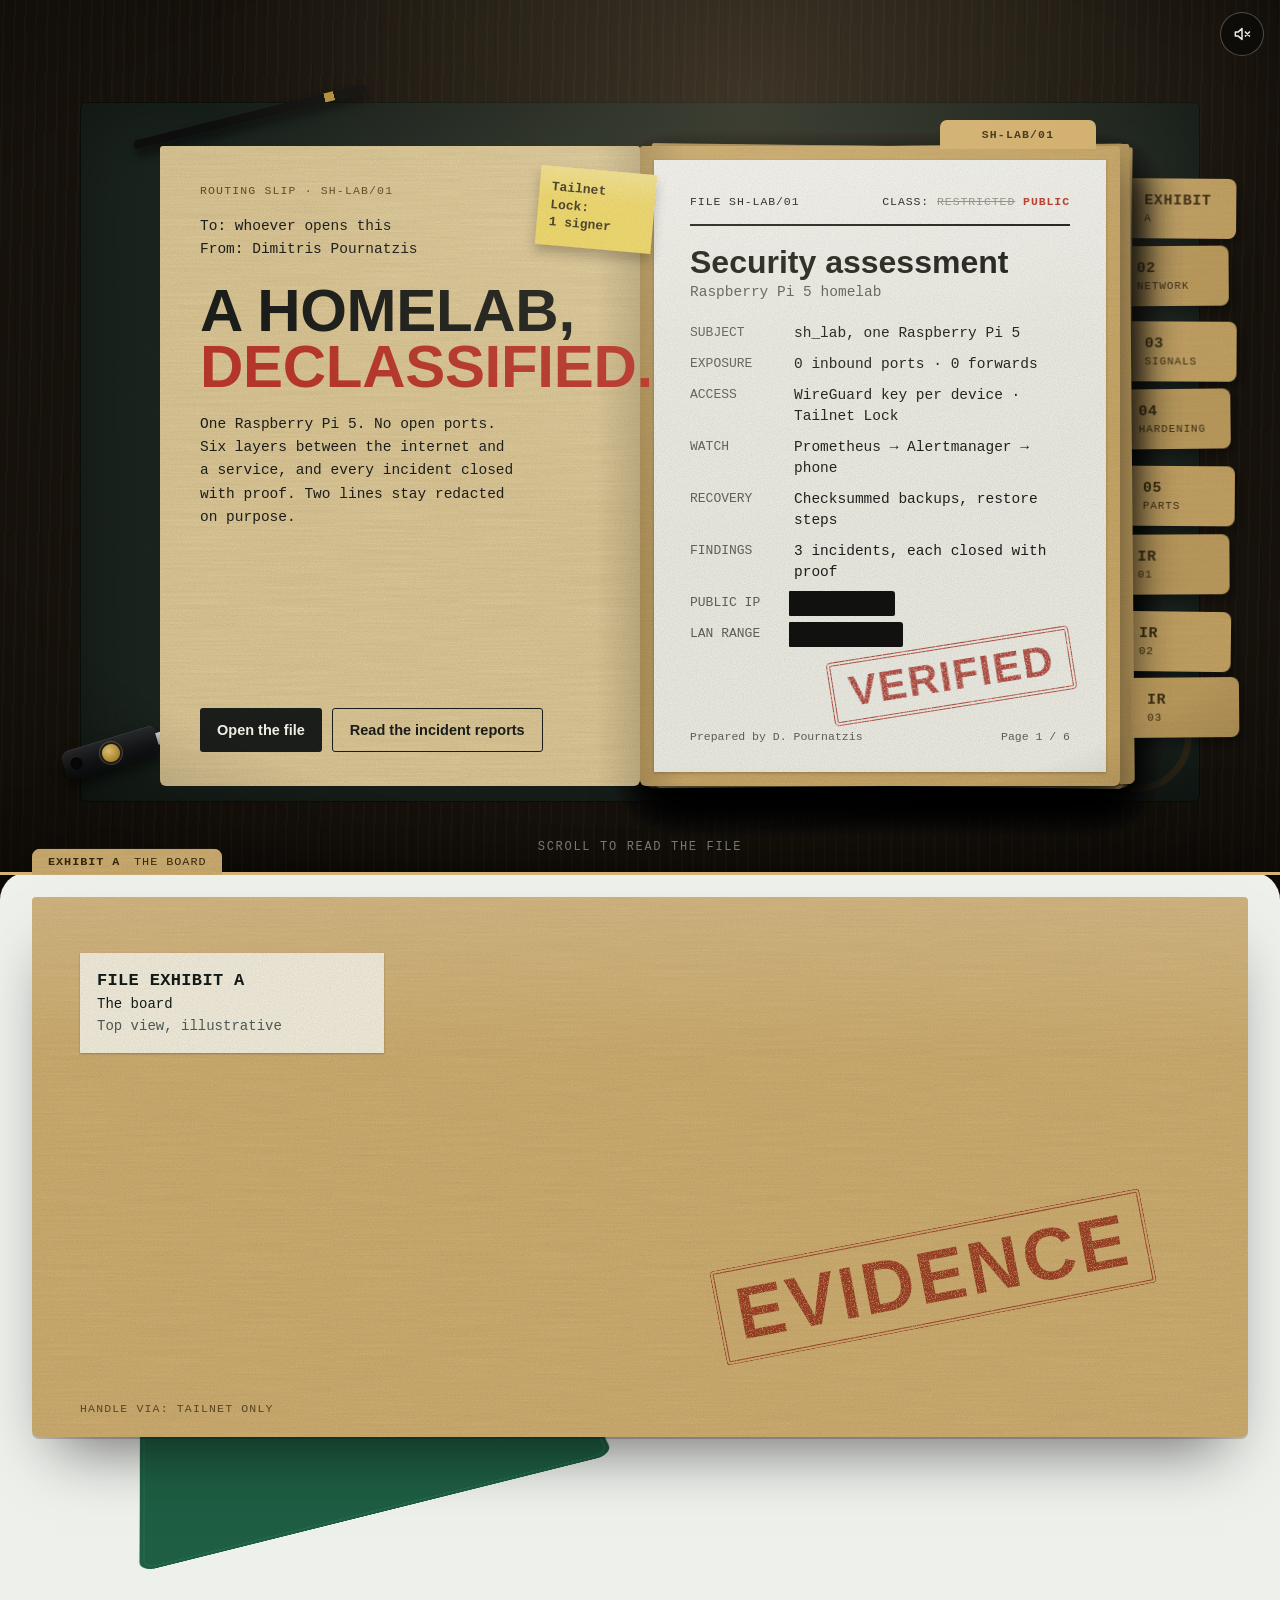
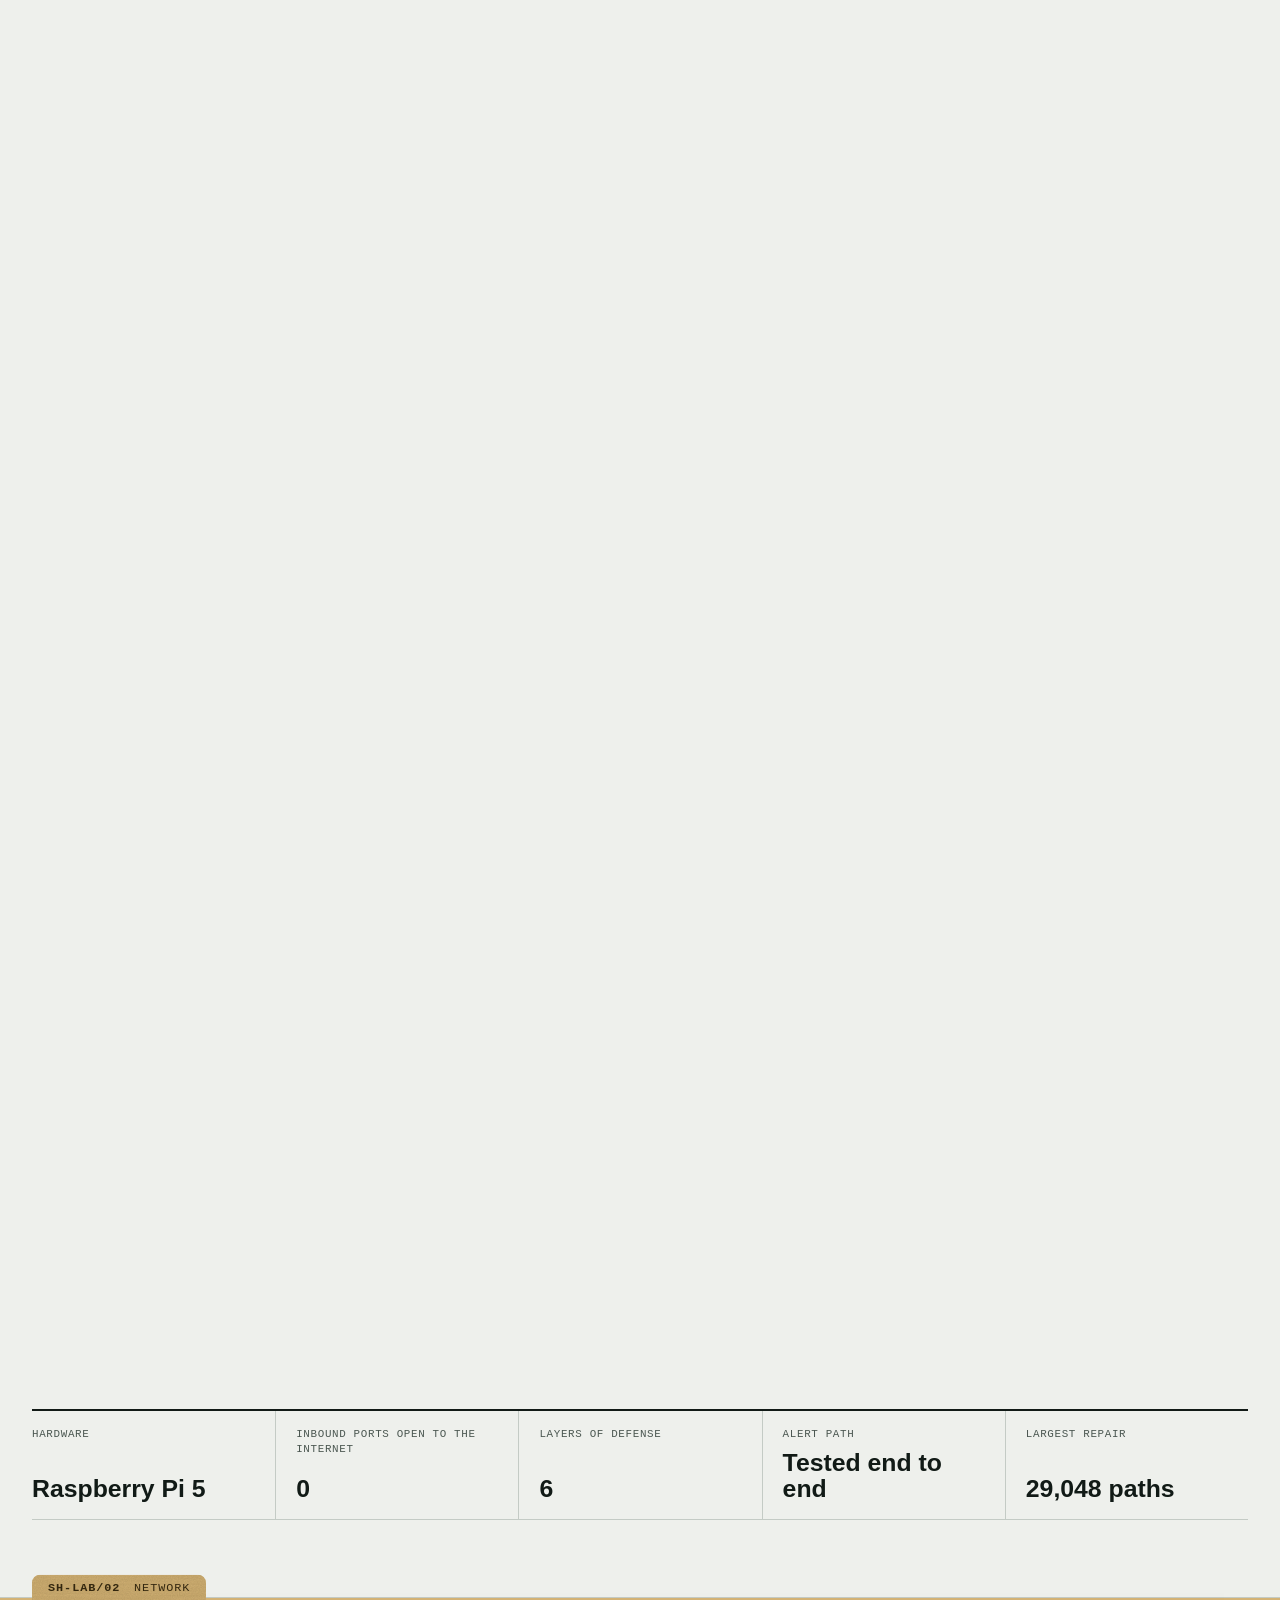
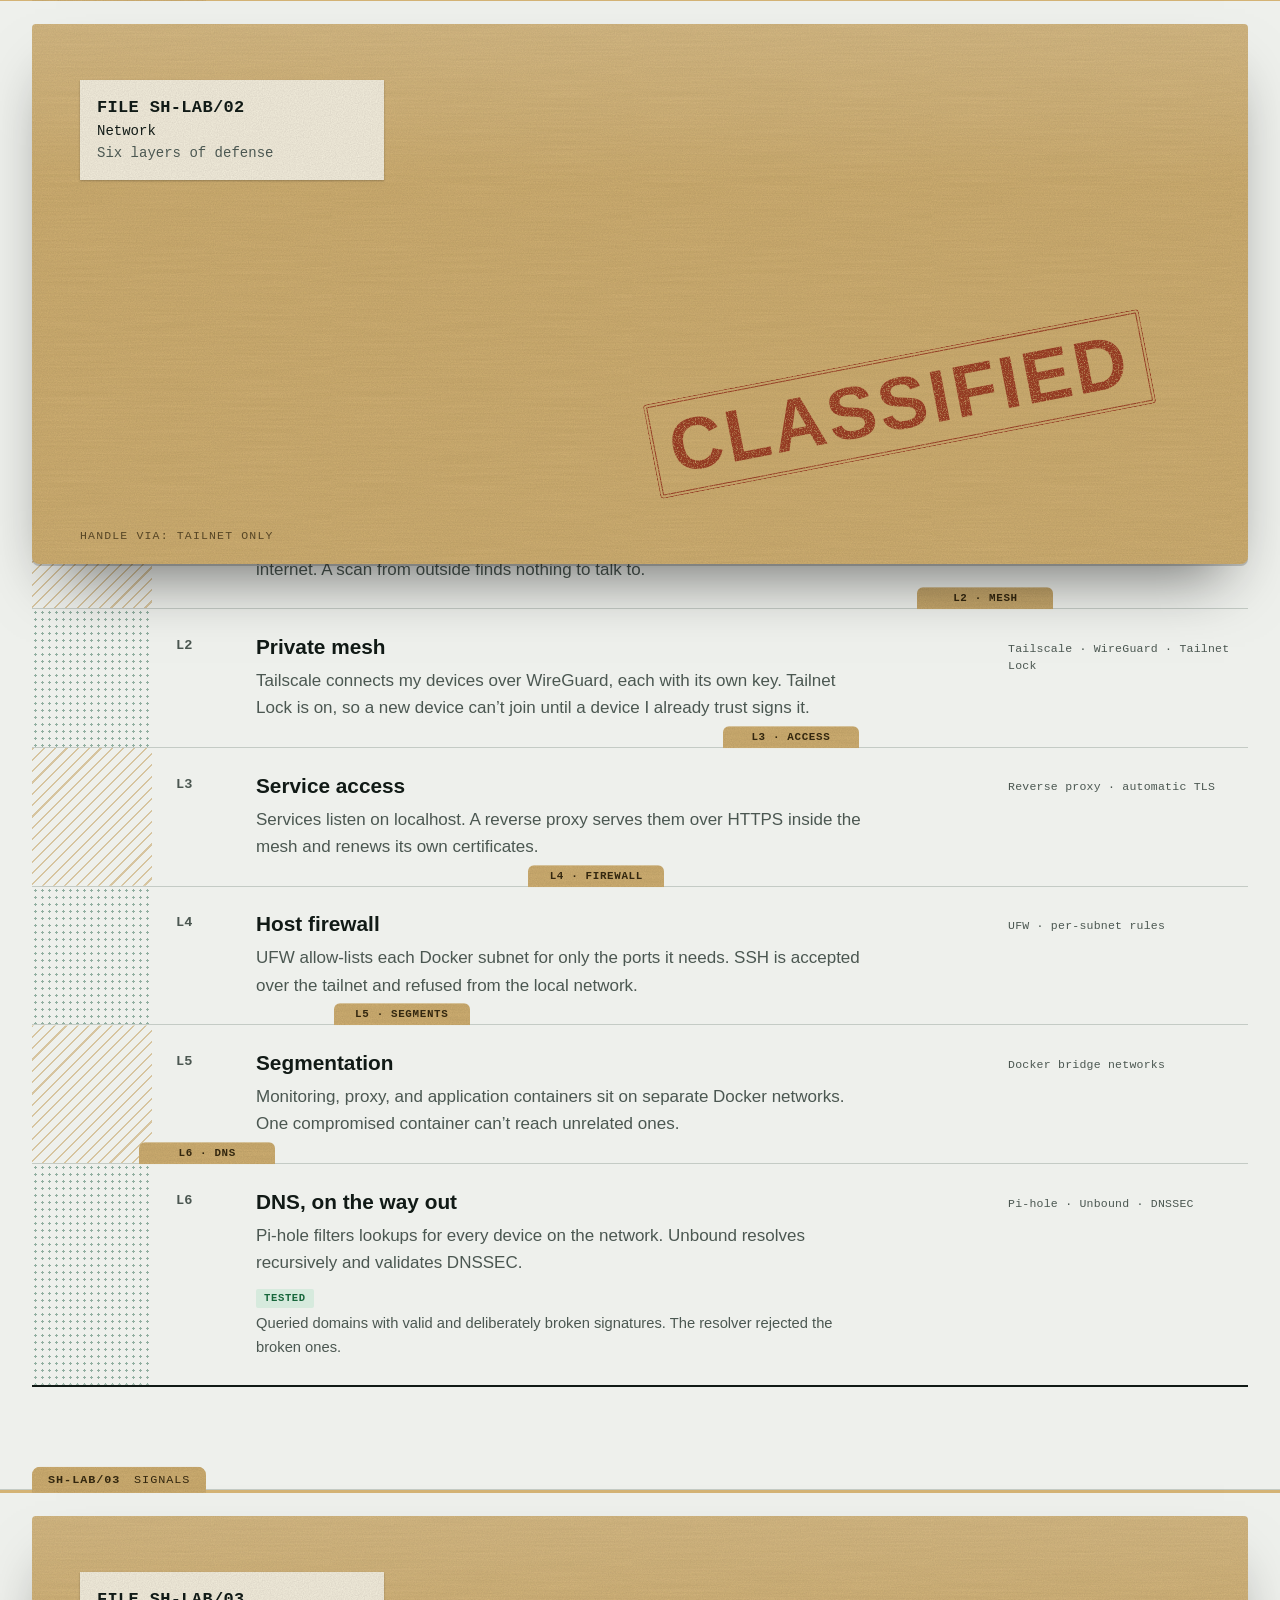
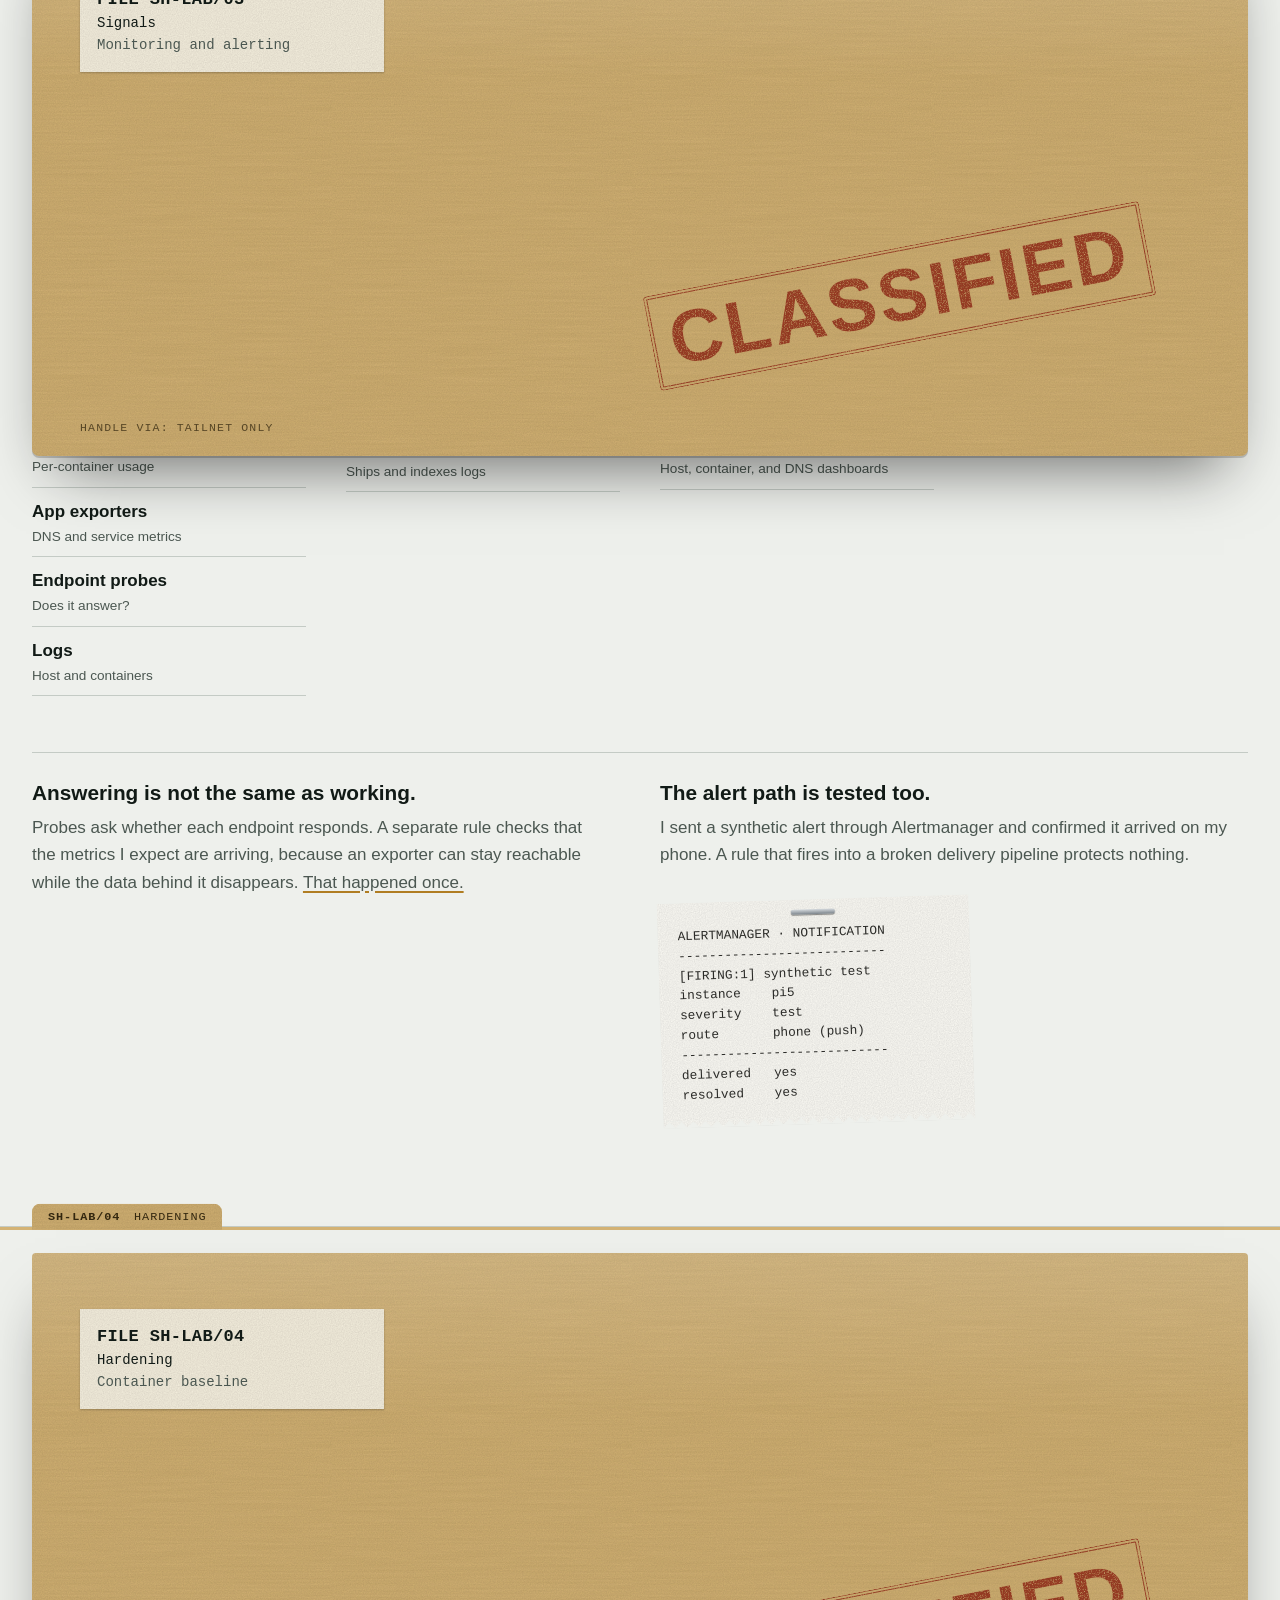
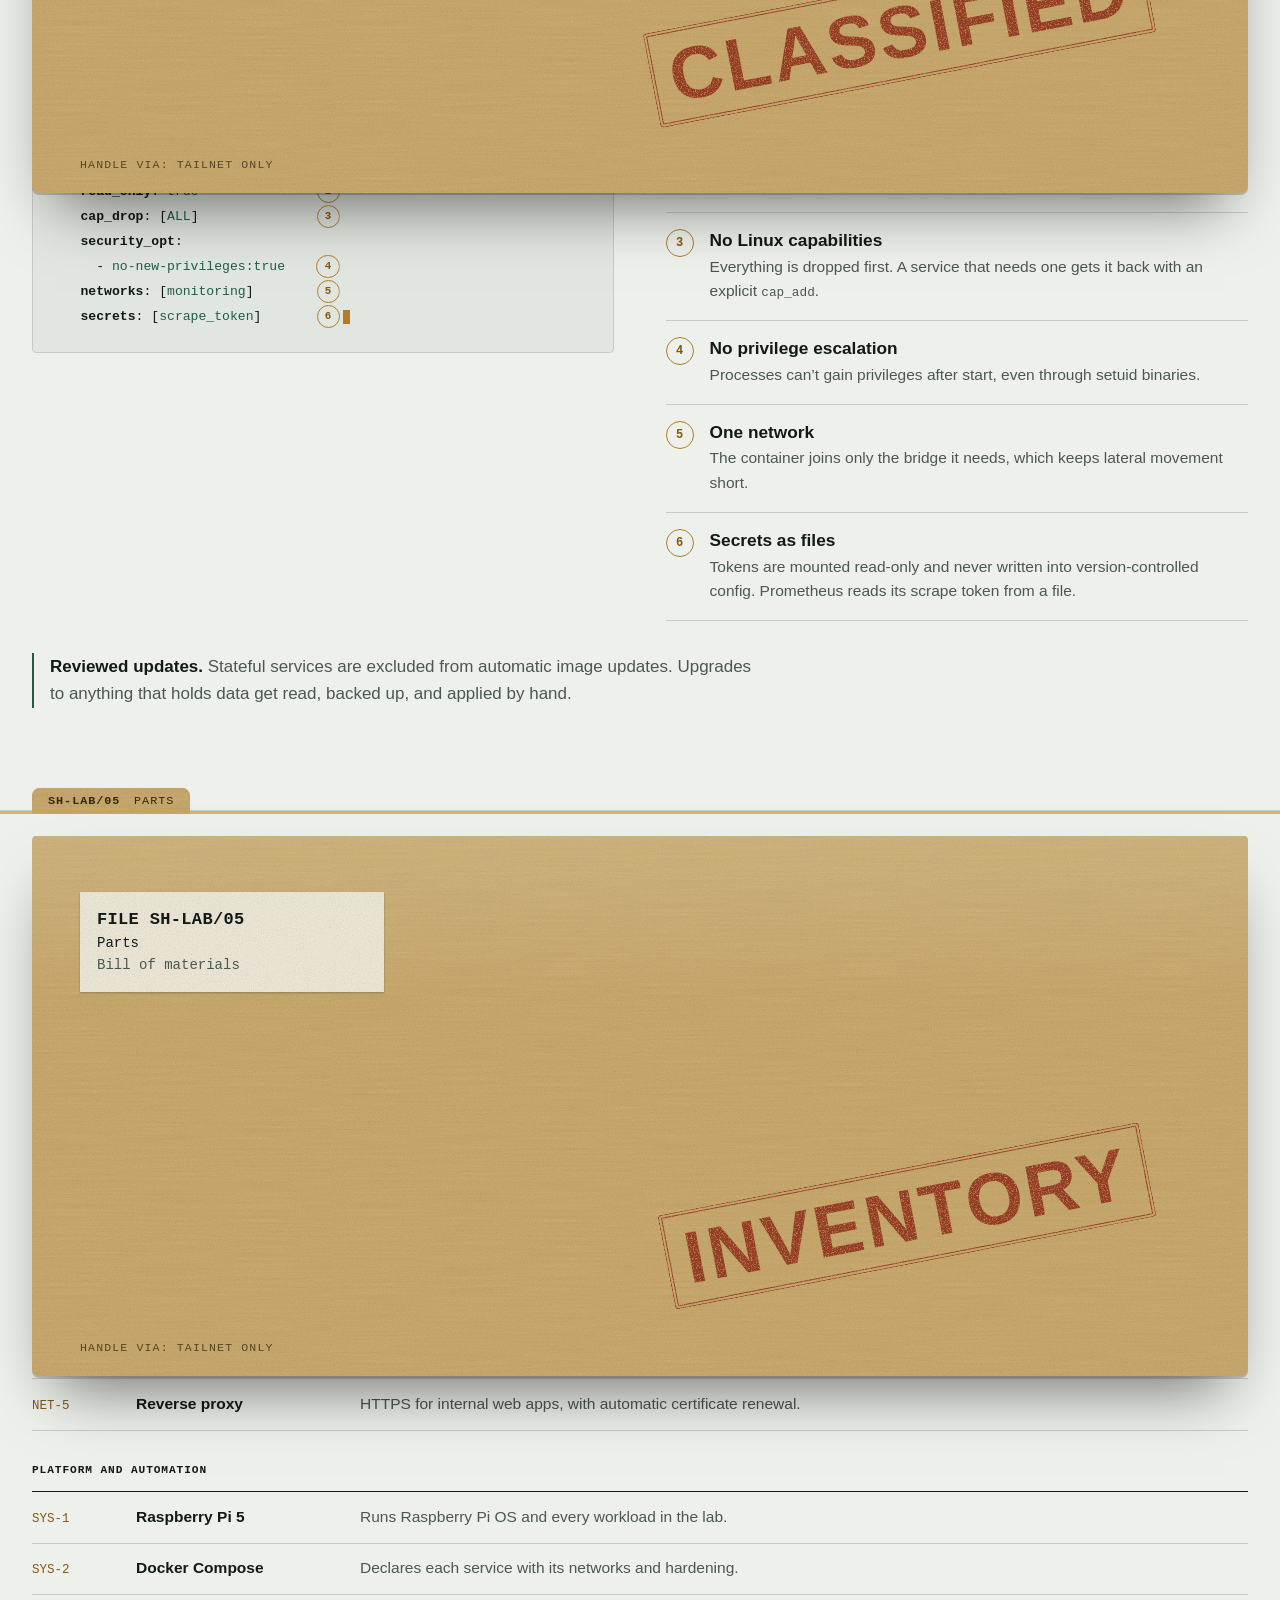
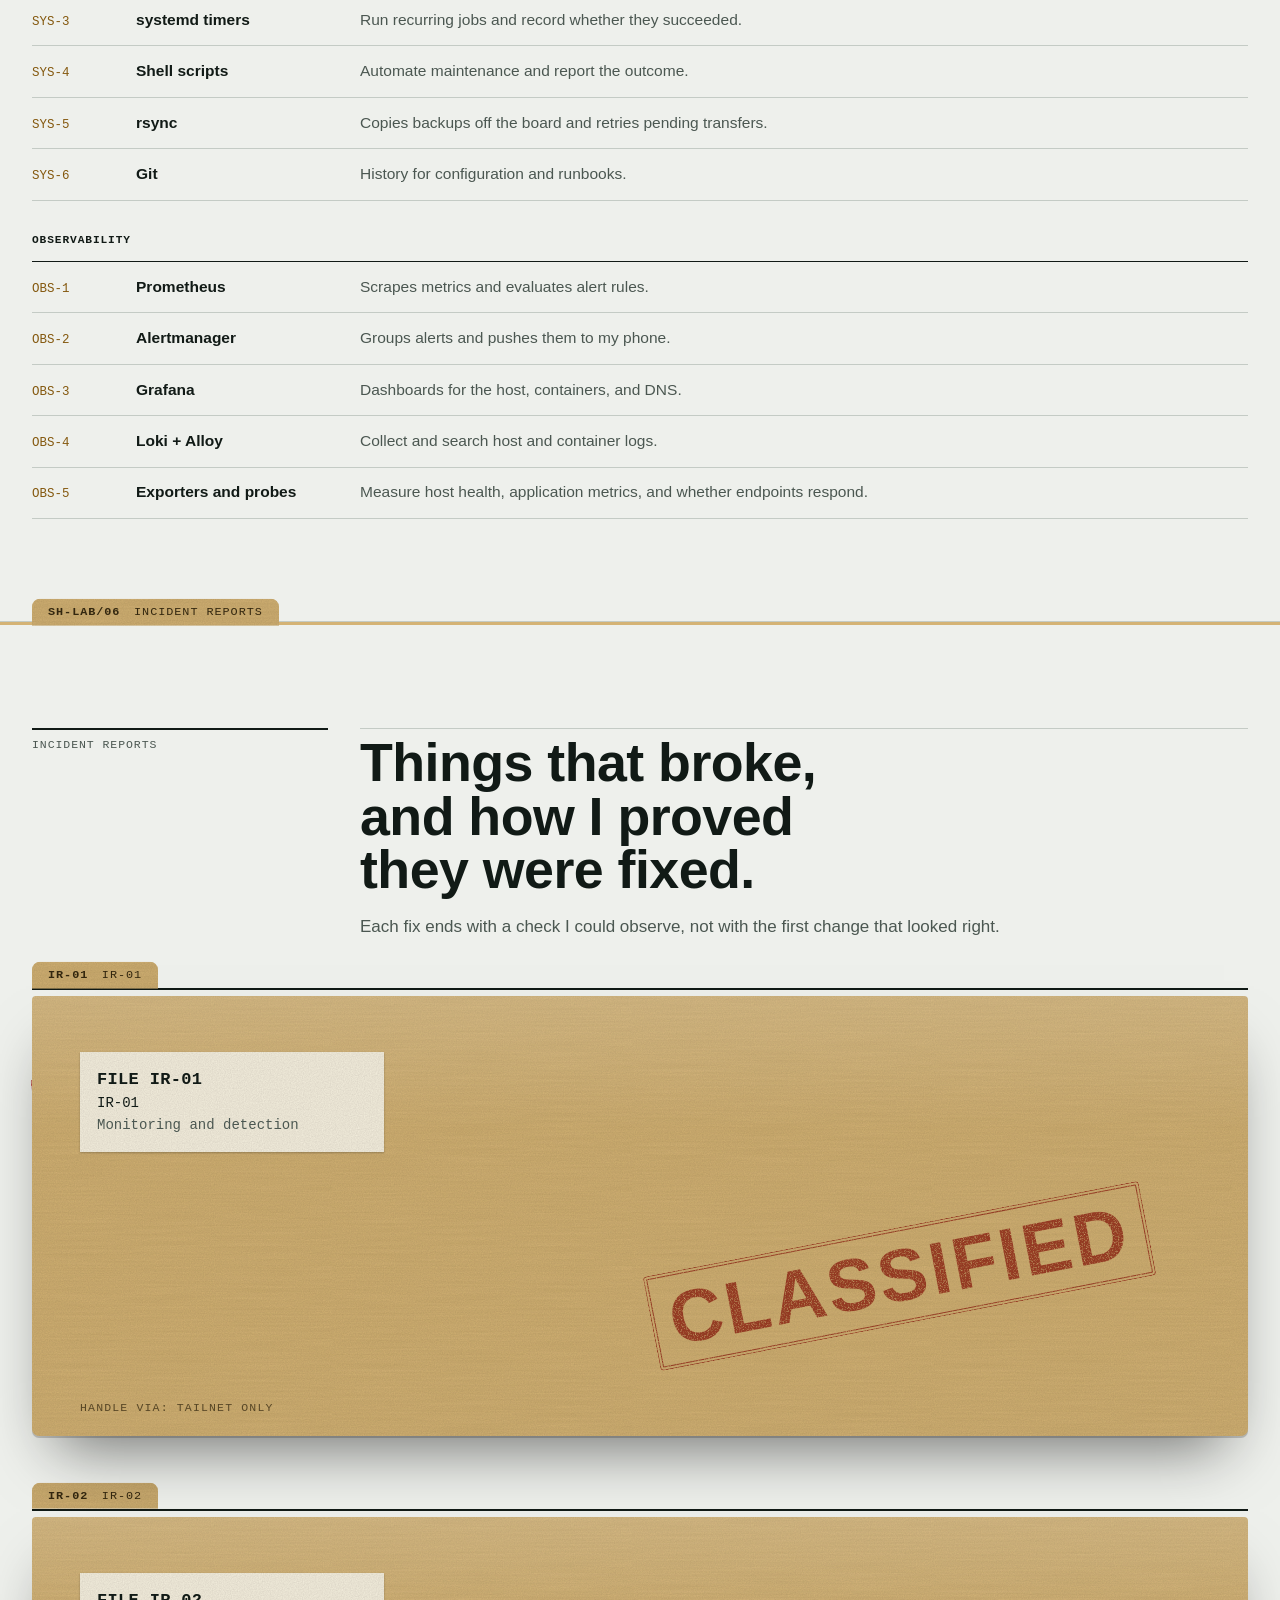
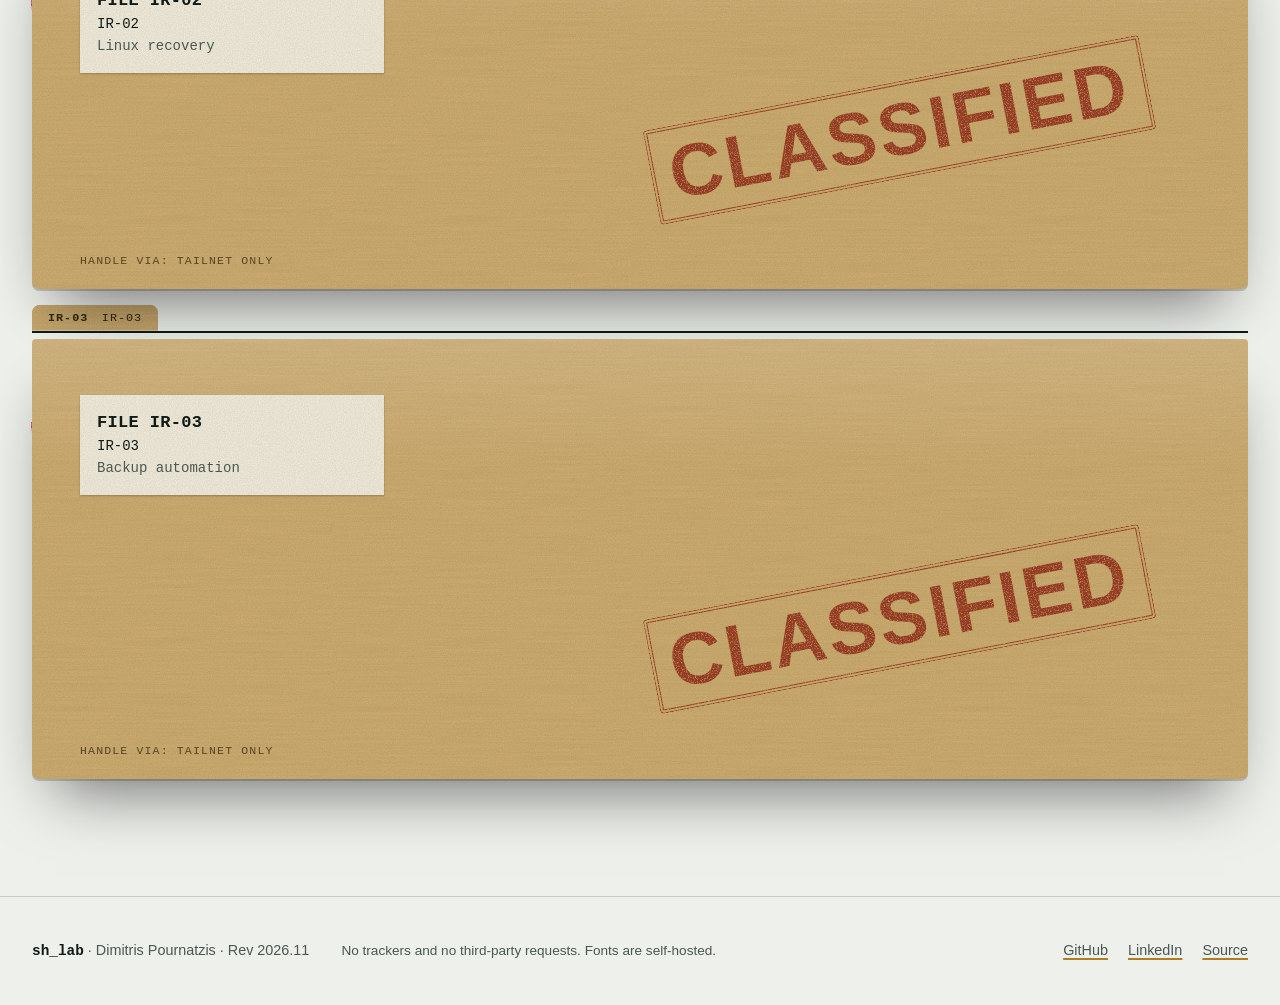
==== docs/index.html @ 8d4e3bdf "Turn the site into a case file: the desk is the menu The pile under SH-LAB/01 is now the site's navi" ====
<!DOCTYPE html>
<html lang="en">
<head>
<meta charset="utf-8">
<meta name="viewport" content="width=device-width, initial-scale=1, viewport-fit=cover">
<title>sh_lab · Raspberry Pi 5 homelab by Dimitris Pournatzis</title>
<meta name="description" content="sh_lab is Dimitris Pournatzis’s Raspberry Pi 5 homelab for practicing Linux hardening, private networking, monitoring, and recovery. No open ports, six layers of defense, and incident reports with verification.">
<meta name="color-scheme" content="light dark">
<meta name="theme-color" content="#eef0ec" media="(prefers-color-scheme: light)">
<meta name="theme-color" content="#0d1311" media="(prefers-color-scheme: dark)">
<link rel="canonical" href="https://dimpourn.github.io/sh_lab/">
<link rel="icon" href="data:image/svg+xml,%3Csvg xmlns='http://www.w3.org/2000/svg' viewBox='0 0 32 32'%3E%3Crect x='1' y='5' width='30' height='22' rx='3' fill='%231e5e43'/%3E%3Ccircle cx='5.5' cy='9.5' r='1.6' fill='%23d6a84a'/%3E%3Ccircle cx='5.5' cy='22.5' r='1.6' fill='%23d6a84a'/%3E%3Crect x='12' y='11' width='9' height='9' rx='1' fill='%23c9cfcb'/%3E%3C/svg%3E">
<meta property="og:title" content="sh_lab · Raspberry Pi 5 homelab">
<meta property="og:description" content="One Raspberry Pi 5. No open ports. Six layers of defense, monitored end to end, with incident reports.">
<meta property="og:type" content="website">
<meta property="og:url" content="https://dimpourn.github.io/sh_lab/">
<meta property="og:site_name" content="sh_lab">
<meta property="og:image" content="https://dimpourn.github.io/sh_lab/assets/img/og.jpg">
<meta property="og:image:type" content="image/jpeg">
<meta property="og:image:width" content="1200">
<meta property="og:image:height" content="630">
<meta property="og:image:alt" content="sh_lab: One Raspberry Pi 5. No open ports. A scan of TCP ports 1 to 1024 finds zero open.">
<meta name="twitter:card" content="summary_large_image">
<link rel="preload" href="./assets/fonts/archivo.woff2" as="font" type="font/woff2" crossorigin>
<link rel="preload" href="./assets/fonts/instrument-sans.woff2" as="font" type="font/woff2" crossorigin>
<link rel="stylesheet" href="./site.css?v=stage1">
<link rel="preload" href="./assets/fonts/courier-prime-400.woff2" as="font" type="font/woff2" crossorigin>
<link rel="stylesheet" href="./case.css?v=1">
<script>(function(){var d=document.documentElement;d.classList.add("js");if(!matchMedia("(prefers-reduced-motion: reduce)").matches){d.classList.add("motion");setTimeout(function(){if(!window.__shlabMotion)d.classList.remove("motion")},3000)}})();</script>
</head>
<body>

<a class="skip-link" href="#main">Skip to content</a>

<span class="progress" aria-hidden="true"></span>

<a class="to-desk" href="#top" aria-label="Back to the desk"><span aria-hidden="true">←</span> Desk</a>
<button class="sound-toggle" type="button" aria-pressed="false" aria-label="Sound effects">
  <svg viewBox="0 0 24 24" width="20" height="20" fill="none" stroke="currentColor" stroke-width="1.8" stroke-linecap="round" stroke-linejoin="round" aria-hidden="true"><path d="M4 9.5h3.5L12 5.5v13l-4.5-4H4z"/><path class="sound-on" d="M15.5 9a4 4 0 0 1 0 6M18 6.5a7.5 7.5 0 0 1 0 11"/><path class="sound-off" d="M16 9.5l5 5m0-5l-5 5"/></svg>
</button>
<div class="file-veil" aria-hidden="true"><p class="file-veil-tab"></p></div>
<main id="main">

<section class="case" id="top" aria-labelledby="hero-title">
  <canvas class="case-dust" aria-hidden="true"></canvas>
  <div class="case-stage">
    <div class="case-fx">
      <div class="case-cam">
        <div class="case-walk">
          <div class="case-desk" aria-hidden="true"><i class="case-mat"></i><i class="case-pen"></i><i class="case-ring"></i></div>
          <span class="case-key" tabindex="0" role="img" aria-label="A hardware security key">
            <i class="case-key-ring"></i><i class="case-key-touch"></i><i class="case-key-plug"></i>
            <span class="case-tip" aria-hidden="true">Something you have.</span>
          </span>
          <nav class="case-pile" aria-label="Files">
            <a class="case-folder case-file" href="#board" aria-label="Open file Exhibit A: Top view, illustrative">
              <i class="case-panel"></i>
              <span class="case-face"><span class="case-label"><b>FILE EXHIBIT A</b><br>The board<br><span>Top view, illustrative</span></span><span class="case-stamp case-stamp-big">Evidence</span></span>
              <span class="case-side"><b>EXHIBIT</b>A</span>
            </a>
            <a class="case-folder case-file" href="#stackup" aria-label="Open file SH-LAB/02: Six layers of defense">
              <i class="case-panel"></i>
              <span class="case-face"><span class="case-label"><b>FILE SH-LAB/02</b><br>Network<br><span>Six layers of defense</span></span><span class="case-stamp case-stamp-big">Classified</span></span>
              <span class="case-side"><b>02</b>NETWORK</span>
            </a>
            <a class="case-folder case-file" href="#signals" aria-label="Open file SH-LAB/03: Monitoring and alerting">
              <i class="case-panel"></i>
              <span class="case-face"><span class="case-label"><b>FILE SH-LAB/03</b><br>Signals<br><span>Monitoring and alerting</span></span><span class="case-stamp case-stamp-big">Classified</span></span>
              <span class="case-side"><b>03</b>SIGNALS</span>
            </a>
            <a class="case-folder case-file" href="#hardening" aria-label="Open file SH-LAB/04: Container baseline">
              <i class="case-panel"></i>
              <span class="case-face"><span class="case-label"><b>FILE SH-LAB/04</b><br>Hardening<br><span>Container baseline</span></span><span class="case-stamp case-stamp-big">Classified</span></span>
              <span class="case-side"><b>04</b>HARDENING</span>
            </a>
            <a class="case-folder case-file" href="#parts" aria-label="Open file SH-LAB/05: Bill of materials">
              <i class="case-panel"></i>
              <span class="case-face"><span class="case-label"><b>FILE SH-LAB/05</b><br>Parts<br><span>Bill of materials</span></span><span class="case-stamp case-stamp-big">Inventory</span></span>
              <span class="case-side"><b>05</b>PARTS</span>
            </a>
            <a class="case-folder case-file" href="#ir-01" aria-label="Open file IR-01: Monitoring and detection">
              <i class="case-panel"></i>
              <span class="case-face"><span class="case-label"><b>FILE IR-01</b><br>Incident IR-01<br><span>Monitoring and detection</span></span><span class="case-stamp case-stamp-big">Classified</span></span>
              <span class="case-side"><b>IR</b>01</span>
            </a>
            <a class="case-folder case-file" href="#ir-02" aria-label="Open file IR-02: Linux recovery">
              <i class="case-panel"></i>
              <span class="case-face"><span class="case-label"><b>FILE IR-02</b><br>Incident IR-02<br><span>Linux recovery</span></span><span class="case-stamp case-stamp-big">Classified</span></span>
              <span class="case-side"><b>IR</b>02</span>
            </a>
            <a class="case-folder case-file" href="#ir-03" aria-label="Open file IR-03: Backup automation">
              <i class="case-panel"></i>
              <span class="case-face"><span class="case-label"><b>FILE IR-03</b><br>Incident IR-03<br><span>Backup automation</span></span><span class="case-stamp case-stamp-big">Classified</span></span>
              <span class="case-side"><b>IR</b>03</span>
            </a>
          </nav>
          <div class="case-folder case-main">
            <i class="case-panel" aria-hidden="true"></i><span class="case-tab" aria-hidden="true">SH-LAB/01</span>
            <article class="case-sheet" aria-label="Security assessment">
              <div class="case-sheet-head"><span>File SH-LAB/01</span><span>Class: <s>Restricted</s> <b>Public</b></span></div>
              <p class="case-sheet-title">Security assessment</p>
              <p class="case-sheet-sub">Raspberry Pi 5 homelab</p>
              <dl class="case-fields">
                <dt>Subject</dt><dd><span class="case-v">sh_lab, one Raspberry Pi 5<i class="case-bar"></i></span></dd>
                <dt>Exposure</dt><dd><span class="case-v">0 inbound ports · 0 forwards<i class="case-bar"></i></span></dd>
                <dt>Access</dt><dd><span class="case-v">WireGuard key per device · Tailnet Lock<i class="case-bar"></i></span></dd>
                <dt>Watch</dt><dd><span class="case-v">Prometheus → Alertmanager → phone<i class="case-bar"></i></span></dd>
                <dt>Recovery</dt><dd><span class="case-v">Checksummed backups, restore steps<i class="case-bar"></i></span></dd>
                <dt>Findings</dt><dd><span class="case-v">3 incidents, each closed with proof<i class="case-bar"></i></span></dd>
                <dt>Public IP</dt><dd><span class="case-v is-redacted" tabindex="0"><span aria-hidden="true">203.0.113.0</span><span class="case-sr">redacted</span><i class="case-bar is-kept"></i><span class="case-tip" aria-hidden="true">Nice try.</span></span></dd>
                <dt>LAN range</dt><dd><span class="case-v is-redacted" tabindex="0"><span aria-hidden="true">192.0.2.0/24</span><span class="case-sr">redacted</span><i class="case-bar is-kept"></i><span class="case-tip" aria-hidden="true">Nice try.</span></span></dd>
              </dl>
              <div class="case-sheet-foot"><span>Prepared by D. Pournatzis</span><span>Page 1 / 6</span></div>
              <span class="case-stamp case-verified" aria-hidden="true">Verified</span>
            </article>
            <div class="case-cover">
              <div class="case-face case-front" aria-hidden="true">
                <p class="case-label"><b>FILE SH-LAB/01</b><br>Security assessment<br>Raspberry Pi 5 homelab<br><span>Subject: D. Pournatzis</span></p>
                <span class="case-stamp case-stamp-big">Classified</span>
                <span class="case-stamp case-stamp-blue">Declassified · 2026</span>
                <span class="case-handle">Handle via: tailnet only</span>
                <i class="case-grommet"></i>
                <i class="case-shade"></i>
              </div>
              <div class="case-face case-inner">
                <p class="case-slip">Routing slip · SH-LAB/01</p>
                <p class="case-tofrom">To: whoever opens this<br>From: Dimitris Pournatzis</p>
                <h1 id="hero-title"><span class="case-h1a">A homelab,</span> <span class="case-h1b">declassified.</span></h1>
                <p class="case-lede">One Raspberry Pi 5. No open ports. Six layers between the internet and a service, and every incident closed with proof. Two lines stay redacted on purpose.</p>
                <div class="case-cta">
                  <a class="case-btn case-btn-solid" href="#board">Open the file</a>
                  <a class="case-btn case-btn-line" href="#incidents">Read the incident reports</a>
                </div>
                <span class="case-note" aria-hidden="true">Tailnet Lock:<br>1 signer</span>
                <i class="case-shade" aria-hidden="true"></i>
              </div>
            </div>
          </div>
        </div>
      </div>
      <div class="case-dim" aria-hidden="true"></div>
    </div>
  </div>
  <div class="case-light" aria-hidden="true"></div>
  <div class="case-vignette" aria-hidden="true"></div>
  <div class="case-dark" aria-hidden="true"></div>
  <nav class="case-files" aria-label="Files">
    <a href="#board"><b>Exhibit A</b>The board</a>
    <a href="#stackup"><b>SH-LAB/02</b>Network</a>
    <a href="#signals"><b>SH-LAB/03</b>Signals</a>
    <a href="#hardening"><b>SH-LAB/04</b>Hardening</a>
    <a href="#parts"><b>SH-LAB/05</b>Parts</a>
    <a href="#ir-01"><b>IR-01</b>IR-01</a>
    <a href="#ir-02"><b>IR-02</b>IR-02</a>
    <a href="#ir-03"><b>IR-03</b>IR-03</a>
  </nav>
  <span class="case-cue" aria-hidden="true">Scroll to read the file</span>
  <button class="case-skip" type="button" hidden>Skip intro</button>
</section>

<div class="sheet">
<section class="is-file plate" id="board" aria-label="Raspberry Pi 5 board">
  <div class="file-cover" aria-hidden="true"><span class="file-cover-tab">Exhibit A</span><p class="case-label"><b>FILE EXHIBIT A</b><br>The board<br><span>Top view, illustrative</span></p><span class="case-stamp case-stamp-big">Evidence</span><span class="file-cover-note">Handle via: tailnet only</span></div>
  <p class="file-tab" aria-hidden="true"><b>Exhibit A</b> The board</p>
  <div class="shell">
    <div class="plate-stage">
      <figure class="board-fig" id="board-fig">
        <svg class="board" viewBox="0 0 1000 700" role="img" aria-labelledby="board-title board-desc">
          <title id="board-title">Raspberry Pi 5, top view</title>
          <desc id="board-desc">Technical drawing of the Raspberry Pi 5 that runs sh_lab, with four numbered callouts: the Ethernet port, the BCM2712 processor, the activity LED, and the microSD slot on the underside.</desc>
          <defs>
            <pattern id="gpio-pins" x="127.3" y="87.3" width="25.4" height="25.4" patternUnits="userSpaceOnUse">
              <rect x="8" y="8" width="9.4" height="9.4" class="pad"/>
            </pattern>
            <pattern id="ffc-pins" x="0" y="0" width="7" height="7" patternUnits="userSpaceOnUse">
              <rect x="1" y="1.5" width="4" height="4" class="pad"/>
            </pattern>
          </defs>

          <rect class="pcb" x="60" y="70" width="850" height="560" rx="30"/>
          <rect class="pcb-edge" x="68" y="78" width="834" height="544" rx="24"/>

          <g class="traces" aria-hidden="true">
            <path d="M745 168 H640 V300"/>
            <path d="M745 330 H670"/>
            <path d="M600 139 V300 M620 139 V300"/>
            <path d="M560 334 H500 M560 343 H500 M560 352 H500 M560 361 H500 M560 370 H500 M560 379 H500"/>
            <path d="M300 268 H330 M300 280 H330 M300 292 H330 M300 304 H330 M300 316 H330 M300 328 H330 M300 340 H330 M300 352 H330 M300 364 H330"/>
            <path d="M360 400 V530 L319 571 V585 M374 400 V536 L333 577 V585"/>
            <path d="M450 400 V540 L453 543 V585 M464 400 V532 L467 535 V585"/>
            <path d="M172 565 V530"/>
            <path d="M210 500 H312 L345 467 V400"/>
            <path d="M520 400 V545 L555 575 M535 400 V540 L645 575"/>
            <path id="route" d="M738 505 H700 V352 H498"/>
          </g>
          <g class="packets" id="packets" aria-hidden="true"></g>

          <g class="part" data-part="hole" aria-hidden="true">
            <circle class="ring" cx="95" cy="105" r="15"/><circle class="hole" cx="95" cy="105" r="9"/>
            <circle class="ring" cx="675" cy="105" r="15"/><circle class="hole" cx="675" cy="105" r="9"/>
            <circle class="ring" cx="95" cy="595" r="15"/><circle class="hole" cx="95" cy="595" r="9"/>
            <circle class="ring" cx="675" cy="595" r="15"/><circle class="hole" cx="675" cy="595" r="9"/>
          </g>

          <g class="part" aria-hidden="true">
            <rect class="plastic" x="126" y="86" width="511" height="53" rx="3"/>
            <rect x="127.3" y="87.3" width="508" height="50.8" fill="url(#gpio-pins)"/>
            <text class="silk" x="126" y="160">J8 · GPIO</text>
            <rect class="plastic-light" x="700" y="92" width="44" height="26" rx="2"/>
            <text class="silk" x="700" y="138">FAN</text>
          </g>

          <g class="part" aria-hidden="true">
            <rect class="metal" x="745" y="100" width="190" height="135" rx="4"/>
            <path class="seam" d="M760 167 H935 M760 118 V217"/>
            <rect class="metal" x="745" y="262" width="190" height="135" rx="4"/>
            <path class="seam" d="M760 329 H935 M760 280 V379"/>
            <text class="silk" x="770" y="253">USB</text>
            <text class="silk" x="770" y="415">USB</text>
          </g>

          <g class="part" data-part="eth">
            <rect class="metal" x="720" y="430" width="215" height="160" rx="4"/>
            <rect class="seam-fill" x="742" y="452" width="150" height="116" rx="3"/>
            <path class="seam" d="M892 470 H935 M892 550 H935"/>
            <text class="silk" x="722" y="612">ETH</text>
          </g>

          <g class="part" aria-hidden="true">
            <rect class="chip" x="560" y="300" width="110" height="110" rx="4"/>
            <text class="chip-text" x="615" y="360" text-anchor="middle">RP1</text>
          </g>

          <g class="part" data-part="soc">
            <rect class="chip" x="322" y="222" width="186" height="186" rx="6"/>
            <rect class="metal lid" x="336" y="236" width="158" height="158" rx="4"/>
            <text class="lid-text" x="415" y="312" text-anchor="middle">BCM2712</text>
            <text class="lid-sub" x="415" y="336" text-anchor="middle">4 × A76 · 2.4 GHz</text>
          </g>

          <g class="part" aria-hidden="true">
            <rect class="chip" x="190" y="250" width="110" height="130" rx="4"/>
            <text class="chip-text small" x="245" y="320" text-anchor="middle">LPDDR4X</text>
            <rect class="chip" x="150" y="470" width="60" height="60" rx="3"/>
            <text class="silk" x="218" y="528">PMIC</text>
          </g>

          <g class="part" aria-hidden="true">
            <rect class="metal" x="127" y="565" width="90" height="75" rx="10"/>
            <text class="silk" x="127" y="556">PWR IN</text>
            <rect class="metal" x="283" y="585" width="72" height="55" rx="6"/>
            <rect class="metal" x="417" y="585" width="72" height="55" rx="6"/>
            <text class="silk" x="290" y="572">HDMI0</text>
            <text class="silk" x="424" y="572">HDMI1</text>
            <rect class="plastic-light" x="520" y="575" width="70" height="22" rx="2"/>
            <rect class="plastic-light" x="610" y="575" width="70" height="22" rx="2"/>
            <text class="silk" x="520" y="616">CAM/DISP</text>
          </g>

          <g class="part" aria-hidden="true">
            <rect class="plastic-light" x="60" y="180" width="26" height="112" rx="2"/>
            <rect x="66" y="184" width="14" height="105" fill="url(#ffc-pins)"/>
            <text class="silk" x="96" y="200">PCIe</text>
            <rect class="plastic" x="54" y="508" width="20" height="32" rx="3"/>
          </g>

          <g class="part" data-part="sd">
            <rect class="hidden-line" x="42" y="300" width="148" height="118" rx="4"/>
            <text class="silk dim" x="100" y="364">µSD</text>
          </g>

          <g class="part" data-part="led">
            <circle class="led-pwr" cx="102" cy="436" r="7"/>
            <circle class="led-act" cx="102" cy="456" r="7"/>
            <text class="silk" x="116" y="441">PWR</text>
            <text class="silk" x="116" y="461">ACT</text>
          </g>

          <text class="silk mark" x="560" y="472">SH_LAB · PI 5</text>
          <text class="silk mark" x="560" y="492">REV 2026.11</text>


          <g class="balloons" aria-hidden="true">
            <path class="leader" d="M935 510 H951"/>
            <circle cx="970" cy="510" r="19"/><text x="970" y="517" text-anchor="middle">1</text>
            <path class="leader" d="M494 236 L527 207"/>
            <circle cx="541" cy="194" r="19"/><text x="541" y="201" text-anchor="middle">2</text>
            <path class="leader" d="M95 456 L44 506"/>
            <circle cx="30" cy="520" r="19"/><text x="30" y="527" text-anchor="middle">3</text>
            <path class="leader" d="M48 300 L32 262"/>
            <circle cx="30" cy="243" r="19"/><text x="30" y="250" text-anchor="middle">4</text>
          </g>
        </svg>

        <figcaption>
          <ol class="legend">
            <li><a href="#stackup" data-part="eth"><span class="balloon">1</span><span><strong>Ethernet</strong> Tailnet only. No ports are forwarded, so nothing here answers the open internet.</span></a></li>
            <li><a href="#hardening" data-part="soc"><span class="balloon">2</span><span><strong>BCM2712</strong> Runs every service as a hardened container on its own network.</span></a></li>
            <li><a href="#signals" data-part="led"><span class="balloon">3</span><span><strong>Activity LED</strong> Prometheus watches each service, and alerts reach my phone.</span></a></li>
            <li><a href="#ir-03" data-part="sd"><span class="balloon">4</span><span><strong>microSD, underside</strong> Backups leave the board for a separate device and are checked by checksum.</span></a></li>
          </ol>
          <p class="fig-note">Fig. 1 · Top view, illustrative. Dashed outlines sit on the underside.</p>
        </figcaption>
      </figure>
    </div>
    <dl class="specs" aria-label="Key specifications">
      <div><dt>Hardware</dt><dd>Raspberry Pi 5</dd></div>
      <div><dt>Inbound ports open to the internet</dt><dd>0</dd></div>
      <div><dt>Layers of defense</dt><dd>6</dd></div>
      <div><dt>Alert path</dt><dd>Tested end to end</dd></div>
      <div><dt>Largest repair</dt><dd>29,048 paths</dd></div>
    </dl>
  </div>
</section>

<section class="is-file section" id="stackup" aria-labelledby="stackup-title">
  <div class="file-cover" aria-hidden="true"><span class="file-cover-tab">SH-LAB/02</span><p class="case-label"><b>FILE SH-LAB/02</b><br>Network<br><span>Six layers of defense</span></p><span class="case-stamp case-stamp-big">Classified</span><span class="file-cover-note">Handle via: tailnet only</span></div>
  <p class="file-tab" aria-hidden="true"><b>SH-LAB/02</b> Network</p>
  <div class="shell">
    <div class="sec-head">
      <p class="label">Stack-up</p>
      <div>
        <h2 id="stackup-title">Six layers between the internet and a service.</h2>
        <p>Read it like a cross-section of a circuit board. Traffic from the internet stops at the first layer. A request from one of my own devices passes every control on its way to a service, and the last layer filters the lookups that go back out.</p>
      </div>
    </div>

    <div class="stack-wrap">
      <div class="stack-heads" aria-hidden="true">
        <span class="via-head via-head-public">Internet</span>
        <span class="via-head via-head-mesh">My devices</span>
      </div>
      <ol class="stack" id="stack">
        <li class="band cu">
          <span class="divider-tab" aria-hidden="true">L1 · Edge</span>
          <span class="lid">L1</span>
          <div class="band-body">
            <h3>Network edge</h3>
            <p>No ports are forwarded on the router, so nothing on the Pi answers the open internet. A scan from outside finds nothing to talk to.</p>
          </div>
          <p class="band-tag">Router · zero port forwards</p>
          <span class="stop" aria-hidden="true"></span>
        </li>
        <li class="band fr4">
          <span class="divider-tab" aria-hidden="true">L2 · Mesh</span>
          <span class="lid">L2</span>
          <div class="band-body">
            <h3>Private mesh</h3>
            <p>Tailscale connects my devices over WireGuard, each with its own key. Tailnet Lock is on, so a new device can’t join until a device I already trust signs it.</p>
          </div>
          <p class="band-tag">Tailscale · WireGuard · Tailnet Lock</p>
        </li>
        <li class="band cu">
          <span class="divider-tab" aria-hidden="true">L3 · Access</span>
          <span class="lid">L3</span>
          <div class="band-body">
            <h3>Service access</h3>
            <p>Services listen on localhost. A reverse proxy serves them over HTTPS inside the mesh and renews its own certificates.</p>
          </div>
          <p class="band-tag">Reverse proxy · automatic TLS</p>
        </li>
        <li class="band fr4">
          <span class="divider-tab" aria-hidden="true">L4 · Firewall</span>
          <span class="lid">L4</span>
          <div class="band-body">
            <h3>Host firewall</h3>
            <p>UFW allow-lists each Docker subnet for only the ports it needs. SSH is accepted over the tailnet and refused from the local network.</p>
          </div>
          <p class="band-tag">UFW · per-subnet rules</p>
        </li>
        <li class="band cu">
          <span class="divider-tab" aria-hidden="true">L5 · Segments</span>
          <span class="lid">L5</span>
          <div class="band-body">
            <h3>Segmentation</h3>
            <p>Monitoring, proxy, and application containers sit on separate Docker networks. One compromised container can’t reach unrelated ones.</p>
          </div>
          <p class="band-tag">Docker bridge networks</p>
        </li>
        <li class="band fr4">
          <span class="divider-tab" aria-hidden="true">L6 · DNS</span>
          <span class="lid">L6</span>
          <div class="band-body">
            <h3>DNS, on the way out</h3>
            <p>Pi-hole filters lookups for every device on the network. Unbound resolves recursively and validates DNSSEC.</p>
            <p class="tested"><span class="pass">Tested</span> Queried domains with valid and deliberately broken signatures. The resolver rejected the broken ones.</p>
          </div>
          <p class="band-tag">Pi-hole · Unbound · DNSSEC</p>
        </li>
        <span class="via via-public" aria-hidden="true"></span>
        <span class="via via-mesh" aria-hidden="true"></span>
        <span class="packet" id="packet" aria-hidden="true"></span>
      </ol>
    </div>
  </div>
</section>

<section class="is-file section" id="signals" aria-labelledby="signals-title">
  <div class="file-cover" aria-hidden="true"><span class="file-cover-tab">SH-LAB/03</span><p class="case-label"><b>FILE SH-LAB/03</b><br>Signals<br><span>Monitoring and alerting</span></p><span class="case-stamp case-stamp-big">Classified</span><span class="file-cover-note">Handle via: tailnet only</span></div>
  <p class="file-tab" aria-hidden="true"><b>SH-LAB/03</b> Signals</p>
  <div class="shell">
    <div class="sec-head">
      <p class="label">Monitoring</p>
      <div>
        <h2 id="signals-title">When something breaks quietly, my phone finds out.</h2>
        <p>Metrics and logs from the host, the containers, and each service flow into one place. Rules decide what counts as broken, and alerts arrive without anyone watching a dashboard.</p>
      </div>
    </div>

    <div class="flow" role="list" aria-label="Monitoring signal path">
      <div class="stage" role="listitem">
        <p class="stage-label">Sources</p>
        <ul class="nodes">
          <li><span>Host exporter</span><small>CPU, memory, disk, temperature</small></li>
          <li><span>Container metrics</span><small>Per-container usage</small></li>
          <li><span>App exporters</span><small>DNS and service metrics</small></li>
          <li><span>Endpoint probes</span><small>Does it answer?</small></li>
          <li><span>Logs</span><small>Host and containers</small></li>
        </ul>
      </div>
      <div class="stage" role="listitem">
        <p class="stage-label">Collect</p>
        <ul class="nodes">
          <li class="key"><span>Prometheus</span><small>Stores metrics, evaluates alert rules</small></li>
          <li class="key"><span>Loki + Alloy</span><small>Ships and indexes logs</small></li>
        </ul>
      </div>
      <div class="stage" role="listitem">
        <p class="stage-label">Route &amp; view</p>
        <ul class="nodes">
          <li class="key"><span>Alertmanager</span><small>Groups alerts and routes them</small></li>
          <li><span>Grafana</span><small>Host, container, and DNS dashboards</small></li>
        </ul>
      </div>
      <div class="stage stage-end" role="listitem">
        <p class="stage-label">Reach</p>
        <ul class="nodes">
          <li class="key"><span>My phone</span><small>Push notification on failure and recovery</small></li>
        </ul>
      </div>
    </div>

    <div class="notes">
      <div>
        <h3>Answering is not the same as working.</h3>
        <p>Probes ask whether each endpoint responds. A separate rule checks that the metrics I expect are arriving, because an exporter can stay reachable while the data behind it disappears. <a href="#ir-01">That happened once.</a></p>
      </div>
      <div>
        <h3>The alert path is tested too.</h3>
        <p>I sent a synthetic alert through Alertmanager and confirmed it arrived on my phone. A rule that fires into a broken delivery pipeline protects nothing.</p>
        <figure class="printout" aria-label="Printout of the synthetic test alert">
          <i class="staple" aria-hidden="true"></i>
          <pre>ALERTMANAGER · NOTIFICATION
---------------------------
[FIRING:1] synthetic test
instance    pi5
severity    test
route       phone (push)
---------------------------
delivered   yes
resolved    yes</pre>
        </figure>
      </div>
    </div>
  </div>
</section>

<section class="is-file section" id="hardening" aria-labelledby="hardening-title">
  <div class="file-cover" aria-hidden="true"><span class="file-cover-tab">SH-LAB/04</span><p class="case-label"><b>FILE SH-LAB/04</b><br>Hardening<br><span>Container baseline</span></p><span class="case-stamp case-stamp-big">Classified</span><span class="file-cover-note">Handle via: tailnet only</span></div>
  <p class="file-tab" aria-hidden="true"><b>SH-LAB/04</b> Hardening</p>
  <div class="shell">
    <div class="sec-head">
      <p class="label">Hardening</p>
      <div>
        <h2 id="hardening-title">Every container starts with nothing and asks for what it needs.</h2>
        <p>The same pattern repeats across my Compose files. It’s applied wherever the image supports it, and exceptions are added back by name.</p>
      </div>
    </div>

    <div class="harden">
      <div class="code-card">
        <p class="code-title"><span>compose.yaml</span><span>sanitized excerpt</span></p>
        <pre class="code" tabindex="0" aria-label="Sanitized Docker Compose excerpt"><code><span class="k">services</span>:
  <span class="k">exporter</span>:
    <span class="k">image</span>: <span class="v">example/exporter</span>
    <span class="k">user</span>: <span class="v">"1000:1000"</span>             <span class="b">1</span>
    <span class="k">read_only</span>: <span class="v">true</span>               <span class="b">2</span>
    <span class="k">cap_drop</span>: [<span class="v">ALL</span>]               <span class="b">3</span>
    <span class="k">security_opt</span>:
      - <span class="v">no-new-privileges:true</span>    <span class="b">4</span>
    <span class="k">networks</span>: [<span class="v">monitoring</span>]        <span class="b">5</span>
    <span class="k">secrets</span>: [<span class="v">scrape_token</span>]       <span class="b">6</span></code></pre>
      </div>
      <ol class="annotations">
        <li><span class="balloon">1</span><div><h3>Unprivileged user</h3><p>The process runs under a mapped UID and GID instead of root.</p></div></li>
        <li><span class="balloon">2</span><div><h3>Read-only root filesystem</h3><p>Nothing can rewrite the image at runtime. Paths that must be writable are mounted on purpose.</p></div></li>
        <li><span class="balloon">3</span><div><h3>No Linux capabilities</h3><p>Everything is dropped first. A service that needs one gets it back with an explicit <code>cap_add</code>.</p></div></li>
        <li><span class="balloon">4</span><div><h3>No privilege escalation</h3><p>Processes can’t gain privileges after start, even through setuid binaries.</p></div></li>
        <li><span class="balloon">5</span><div><h3>One network</h3><p>The container joins only the bridge it needs, which keeps lateral movement short.</p></div></li>
        <li><span class="balloon">6</span><div><h3>Secrets as files</h3><p>Tokens are mounted read-only and never written into version-controlled config. Prometheus reads its scrape token from a file.</p></div></li>
      </ol>
    </div>
    <p class="aside"><strong>Reviewed updates.</strong> Stateful services are excluded from automatic image updates. Upgrades to anything that holds data get read, backed up, and applied by hand.</p>
  </div>
</section>

<section class="is-file section" id="parts" aria-labelledby="parts-title">
  <div class="file-cover" aria-hidden="true"><span class="file-cover-tab">SH-LAB/05</span><p class="case-label"><b>FILE SH-LAB/05</b><br>Parts<br><span>Bill of materials</span></p><span class="case-stamp case-stamp-big">Inventory</span><span class="file-cover-note">Handle via: tailnet only</span></div>
  <p class="file-tab" aria-hidden="true"><b>SH-LAB/05</b> Parts</p>
  <div class="shell">
    <div class="sec-head">
      <p class="label">Parts list</p>
      <div>
        <h2 id="parts-title">What runs on the board.</h2>
        <p>Open-source tools, each with one job. Reference designators group them the way a bill of materials would.</p>
      </div>
    </div>
    <div class="table-wrap">
      <table class="bom">
        <thead><tr><th scope="col">Ref</th><th scope="col">Part</th><th scope="col">Job</th></tr></thead>
        <tbody>
          <tr class="group"><th scope="rowgroup" colspan="3">Network and DNS</th></tr>
          <tr><td>NET-1</td><th scope="row">Tailscale</th><td>Encrypted mesh between my devices, and the only way in from outside the house.</td></tr>
          <tr><td>NET-2</td><th scope="row">Pi-hole</th><td>Filters DNS for every device on the network.</td></tr>
          <tr><td>NET-3</td><th scope="row">Unbound</th><td>Resolves recursively and validates DNSSEC, with no third-party resolver.</td></tr>
          <tr><td>NET-4</td><th scope="row">UFW</th><td>Host firewall with per-subnet allow rules.</td></tr>
          <tr><td>NET-5</td><th scope="row">Reverse proxy</th><td>HTTPS for internal web apps, with automatic certificate renewal.</td></tr>
        </tbody>
        <tbody>
          <tr class="group"><th scope="rowgroup" colspan="3">Platform and automation</th></tr>
          <tr><td>SYS-1</td><th scope="row">Raspberry Pi 5</th><td>Runs Raspberry Pi OS and every workload in the lab.</td></tr>
          <tr><td>SYS-2</td><th scope="row">Docker Compose</th><td>Declares each service with its networks and hardening.</td></tr>
          <tr><td>SYS-3</td><th scope="row">systemd timers</th><td>Run recurring jobs and record whether they succeeded.</td></tr>
          <tr><td>SYS-4</td><th scope="row">Shell scripts</th><td>Automate maintenance and report the outcome.</td></tr>
          <tr><td>SYS-5</td><th scope="row">rsync</th><td>Copies backups off the board and retries pending transfers.</td></tr>
          <tr><td>SYS-6</td><th scope="row">Git</th><td>History for configuration and runbooks.</td></tr>
        </tbody>
        <tbody>
          <tr class="group"><th scope="rowgroup" colspan="3">Observability</th></tr>
          <tr><td>OBS-1</td><th scope="row">Prometheus</th><td>Scrapes metrics and evaluates alert rules.</td></tr>
          <tr><td>OBS-2</td><th scope="row">Alertmanager</th><td>Groups alerts and pushes them to my phone.</td></tr>
          <tr><td>OBS-3</td><th scope="row">Grafana</th><td>Dashboards for the host, containers, and DNS.</td></tr>
          <tr><td>OBS-4</td><th scope="row">Loki + Alloy</th><td>Collect and search host and container logs.</td></tr>
          <tr><td>OBS-5</td><th scope="row">Exporters and probes</th><td>Measure host health, application metrics, and whether endpoints respond.</td></tr>
        </tbody>
      </table>
    </div>
  </div>
</section>

<section class="is-file section" id="incidents" aria-labelledby="incidents-title">
  <p class="file-tab" aria-hidden="true"><b>SH-LAB/06</b> Incident reports</p>
  <div class="shell">
    <div class="sec-head">
      <p class="label">Incident reports</p>
      <div>
        <h2 id="incidents-title">Things that broke, and how I proved they were fixed.</h2>
        <p>Each fix ends with a check I could observe, not with the first change that looked right.</p>
      </div>
    </div>

    <article class="report is-file" id="ir-01" aria-labelledby="ir-01-title">
  <div class="file-cover" aria-hidden="true"><span class="file-cover-tab">IR-01</span><p class="case-label"><b>FILE IR-01</b><br>IR-01<br><span>Monitoring and detection</span></p><span class="case-stamp case-stamp-big">Classified</span><span class="file-cover-note">Handle via: tailnet only</span></div>
  <p class="file-tab" aria-hidden="true"><b>IR-01</b> IR-01</p>
      <header class="report-meta">
        <p class="report-id">IR-01</p>
        <span class="file-stamp" aria-hidden="true">Closed</span>
        <p class="report-cat">Monitoring and detection</p>
        <p class="status"><span class="pass">Verified</span></p>
      </header>
      <div class="report-body">
        <h3 id="ir-01-title">A healthy scrape hid missing data.</h3>
        <dl class="fields">
          <div><dt>Symptom</dt><dd>Prometheus could reach the exporter and the scrape looked healthy, but the application metrics a dashboard needed were gone.</dd></div>
          <div><dt>Diagnosis</dt><dd>I compared scrape health with the series the dashboard relied on, then traced the gap through the exporter’s logs.</dd></div>
          <div><dt>Fix</dt><dd>Restored collection, then added an alert for expected metrics that go missing while the exporter is still reachable.</dd></div>
        </dl>
        <div class="table-wrap">
          <table class="matrix">
            <caption>Alert rule test</caption>
            <thead><tr><th scope="col">Input</th><th scope="col">Expected</th><th scope="col">Observed</th></tr></thead>
            <tbody>
              <tr><th scope="row">Metric present with a real zero</th><td>Stays quiet</td><td><span class="pass">Quiet</span></td></tr>
              <tr><th scope="row">Series missing, exporter up</th><td>Fires</td><td><span class="pass">Fired</span></td></tr>
              <tr><th scope="row">Data restored</th><td>Clears</td><td><span class="pass">Cleared</span></td></tr>
            </tbody>
          </table>
        </div>
      </div>
    </article>

    <article class="report is-file" id="ir-02" aria-labelledby="ir-02-title">
  <div class="file-cover" aria-hidden="true"><span class="file-cover-tab">IR-02</span><p class="case-label"><b>FILE IR-02</b><br>IR-02<br><span>Linux recovery</span></p><span class="case-stamp case-stamp-big">Classified</span><span class="file-cover-note">Handle via: tailnet only</span></div>
  <p class="file-tab" aria-hidden="true"><b>IR-02</b> IR-02</p>
      <header class="report-meta">
        <p class="report-id">IR-02</p>
        <span class="file-stamp" aria-hidden="true">Closed</span>
        <p class="report-cat">Linux recovery</p>
        <p class="status"><span class="pass">Verified</span></p>
      </header>
      <div class="report-body">
        <h3 id="ir-02-title">Repaired ownership on 29,048 system paths.</h3>
        <dl class="fields">
          <div><dt>Symptom</dt><dd>File ownership across system paths was wrong, and scheduled jobs had stopped running.</dd></div>
          <div><dt>Approach</dt><dd>I rebuilt the expected ownership from package archives that matched the installed versions, then reviewed local exceptions by hand.</dd></div>
          <div><dt>Verification</dt><dd>Checked every planned path, confirmed file contents were preserved, and watched a normal scheduler run complete.</dd></div>
        </dl>
        <div class="figures">
          <p><span class="fig-num">29,048</span><span class="fig-cap">paths re-owned and checked</span></p>
          <p><span class="fig-num">0</span><span class="fig-cap">reboots needed</span></p>
        </div>
      </div>
    </article>

    <article class="report is-file" id="ir-03" aria-labelledby="ir-03-title">
  <div class="file-cover" aria-hidden="true"><span class="file-cover-tab">IR-03</span><p class="case-label"><b>FILE IR-03</b><br>IR-03<br><span>Backup automation</span></p><span class="case-stamp case-stamp-big">Classified</span><span class="file-cover-note">Handle via: tailnet only</span></div>
  <p class="file-tab" aria-hidden="true"><b>IR-03</b> IR-03</p>
      <header class="report-meta">
        <p class="report-id">IR-03</p>
        <span class="file-stamp" aria-hidden="true">Closed</span>
        <p class="report-cat">Backup automation</p>
        <p class="status"><span class="pass">Verified</span></p>
      </header>
      <div class="report-body">
        <h3 id="ir-03-title">Backups kept missing their destination.</h3>
        <dl class="fields">
          <div><dt>Symptom</dt><dd>Backups finished locally, but their copies often missed the window when the destination device was online.</dd></div>
          <div><dt>Fix</dt><dd>Added a scheduled retry job that sends pending archives and skips copies that already exist.</dd></div>
          <div><dt>Verification</dt><dd>Compared checksums on both sides, opened selected archives, and added a metric for the last successful transfer. Restore steps for each service live in a runbook.</dd></div>
        </dl>
        <ol class="pipeline" aria-label="Backup stages">
          <li><span>Package</span><small>Data and config archived</small></li>
          <li><span>Store locally</span><small>Copy on the Pi</small></li>
          <li><span>Transfer</span><small>Retries until delivered</small></li>
          <li><span>Verify</span><small>Checksums match</small></li>
        </ol>
        <p class="pipeline-note">Each stage reports its own last success, so a healthy local backup can’t hide an overdue transfer.</p>
      </div>
    </article>
  </div>
</section>
</div>

</main>

<footer class="footer">
  <div class="shell footer-inner">
    <p><strong>sh_lab</strong> · Dimitris Pournatzis · Rev 2026.11</p>
    <p class="footer-note">No trackers and no third-party requests. Fonts are self-hosted.</p>
    <nav class="footer-links" aria-label="Profiles">
      <a href="https://github.com/DimPourn">GitHub</a>
      <a href="https://www.linkedin.com/in/dimpournatzis">LinkedIn</a>
      <a href="https://github.com/DimPourn/sh_lab">Source</a>
    </nav>
  </div>
</footer>

<script src="./vendor/gsap.min.js" defer></script>
<script src="./vendor/ScrollTrigger.min.js" defer></script>
<script src="./vendor/SplitText.min.js" defer></script>
<script src="./vendor/DrawSVGPlugin.min.js" defer></script>
<script src="./vendor/ScrambleTextPlugin.min.js" defer></script>
<script src="./vendor/lenis.min.js" defer></script>
<script src="./app.js?v=stage1" defer></script>
<script src="./case.js?v=1" defer></script>
</body>
</html>
---- docs/site.css ----
/* Layout: an engineering datasheet for one board. Side-headed sections on a 12-column sheet,
   hairline rules, and technical drawings (board view, stack-up cross-section) carry the identity. */

@font-face { font-family: "Archivo"; src: url("./assets/fonts/archivo.woff2") format("woff2"); font-weight: 100 900; font-stretch: 62% 125%; font-display: swap; }
@font-face { font-family: "Instrument Sans"; src: url("./assets/fonts/instrument-sans.woff2") format("woff2"); font-weight: 400 700; font-stretch: 75% 100%; font-display: swap; }
@font-face { font-family: "Martian Mono"; src: url("./assets/fonts/martian-mono.woff2") format("woff2"); font-weight: 100 800; font-stretch: 75% 112.5%; font-display: swap; }

:root {
  --paper: #eef0ec;
  --paper-2: #e2e6e0;
  --ink: #111a16;
  --ink-2: #4b5751;
  --rule: #c4cbc5;
  --pcb: #1e5e43;
  --pcb-ink: #1e5e43;
  --copper: #b07d22;
  --copper-ink: #84580e;
  --ok: #18673c;
  --ok-bg: #d6eadd;
  --bad: #b3352b;

  --pcb-edge: #2a7454;
  --silk: #e9efe9;
  --plastic: #1b211e;
  --plastic-light: #ddd6c4;
  --metal: #c3cac6;
  --metal-seam: #8e9792;

  --font-display: "Archivo", "Arial Narrow", "Helvetica Neue", Arial, sans-serif;
  --font-body: "Instrument Sans", "Helvetica Neue", Arial, sans-serif;
  --font-mono: "Martian Mono", ui-monospace, "SFMono-Regular", Menlo, Consolas, monospace;

  --shell: 76rem;
  --gutter: max(16px, env(safe-area-inset-left, 0px));
  --gutter-r: max(16px, env(safe-area-inset-right, 0px));
  color-scheme: light;
}

@media (prefers-color-scheme: dark) {
  :root:not([data-theme="light"]) {
    --paper: #0d1311; --paper-2: #151d19; --ink: #e1e8e3; --ink-2: #94a199; --rule: #27322d;
    --pcb: #1b5139; --pcb-ink: #5fbf8c; --copper: #d6a84a; --copper-ink: #e2b65c; --ok: #5cc88d; --ok-bg: #173323; --bad: #e86a5f;
    --pcb-edge: #24654a; --silk: #d9e2db; --plastic: #0a0d0c; --plastic-light: #b9b3a3; --metal: #9aa39e; --metal-seam: #66706b;
    color-scheme: dark;
  }
}
:root[data-theme="dark"] {
  --paper: #0d1311; --paper-2: #151d19; --ink: #e1e8e3; --ink-2: #94a199; --rule: #27322d;
  --pcb: #1b5139; --pcb-ink: #5fbf8c; --copper: #d6a84a; --copper-ink: #e2b65c; --ok: #5cc88d; --ok-bg: #173323; --bad: #e86a5f;
  --pcb-edge: #24654a; --silk: #d9e2db; --plastic: #0a0d0c; --plastic-light: #b9b3a3; --metal: #9aa39e; --metal-seam: #66706b;
  color-scheme: dark;
}

*, *::before, *::after { box-sizing: border-box; }
html { -webkit-text-size-adjust: 100%; scroll-behavior: smooth; }
body {
  margin: 0;
  background: var(--paper);
  color: var(--ink);
  font: 400 1.0625rem/1.6 var(--font-body);
  -webkit-font-smoothing: antialiased;
  text-rendering: optimizeLegibility;
}
img, svg { max-width: 100%; }
a { color: inherit; text-decoration-color: var(--copper); text-decoration-thickness: 1.5px; text-underline-offset: .2em; }
a:hover { color: var(--copper-ink); }
:focus-visible { outline: 2px solid var(--copper); outline-offset: 3px; border-radius: 2px; }
h1, h2, h3 { margin: 0; text-wrap: balance; }

html.lenis, html.lenis body { height: auto; }
.lenis.lenis-smooth { scroll-behavior: auto !important; }
.lenis.lenis-stopped { overflow: clip; }
.lenis.lenis-smooth iframe { pointer-events: none; }
p { margin: 0; }
code { font-family: var(--font-mono); font-size: .82em; }

.shell {
  width: 100%;
  max-width: calc(var(--shell) + var(--gutter) + var(--gutter-r));
  margin-inline: auto;
  padding-left: var(--gutter);
  padding-right: var(--gutter-r);
}

.skip-link { position: absolute; left: var(--gutter); top: -3rem; z-index: 50; background: var(--ink); color: var(--paper); padding: .6rem 1rem; text-decoration: none; }
.skip-link:focus { top: calc(env(safe-area-inset-top, 0px) + .5rem); }

.label {
  font: 500 .72rem/1.4 var(--font-mono);
  font-stretch: 87.5%;
  letter-spacing: .08em;
  text-transform: uppercase;
  color: var(--ink-2);
}

.progress { position: fixed; top: 0; left: 0; right: 0; z-index: 30; height: 2px; background: var(--copper); transform: scaleX(0); transform-origin: 0 50%; pointer-events: none; }

/* Hero: a night-shift stage that stays dark in both themes. */
.hero {
  --stage: #050807;
  --stage-ink: #e7eee9;
  --stage-ink-2: #9fb0a6;
  --stage-green: #5fbf8c;
  --stage-gold: #e2b65c;
  --stage-red: #ff5a4f;
  --stage-line: rgba(95, 191, 140, .07);
  position: relative;
  isolation: isolate;
  overflow: hidden;
  min-height: 100svh;
  display: grid;
  align-items: center;
  padding-block: calc(env(safe-area-inset-top, 0px) + clamp(3.5rem, 8vh, 6rem)) clamp(5rem, 12vh, 8rem);
  background: radial-gradient(60% 55% at 74% 46%, rgba(31, 94, 67, .42), transparent 72%), var(--stage);
  color: var(--stage-ink);
  color-scheme: dark;
}
.hero-grid-lines {
  position: absolute; inset: 0; z-index: -2; pointer-events: none;
  background-image: linear-gradient(var(--stage-line) 1px, transparent 1px), linear-gradient(90deg, var(--stage-line) 1px, transparent 1px);
  background-size: 56px 56px;
  -webkit-mask-image: radial-gradient(75% 70% at 60% 50%, #000 25%, transparent 80%);
  mask-image: radial-gradient(75% 70% at 60% 50%, #000 25%, transparent 80%);
}
.hero-mesh {
  position: absolute; inset: 0; z-index: -1; pointer-events: none;
  -webkit-mask-image: radial-gradient(85% 95% at 70% 45%, #000 38%, transparent 92%);
  mask-image: radial-gradient(85% 95% at 70% 45%, #000 38%, transparent 92%);
}
.hero-mesh canvas { opacity: .72; pointer-events: none; }
.hero-inner {
  display: grid;
  grid-template-columns: minmax(0, 7fr) minmax(0, 5fr);
  grid-template-areas: "label scan" "title scan" "lede scan" "cta scan";
  grid-template-rows: auto auto auto 1fr;
  column-gap: clamp(2rem, 6vw, 6rem);
  row-gap: 1.6rem;
  align-items: start;
}
.hero-label { grid-area: label; color: var(--stage-ink-2); align-self: end; }
.hero h1 {
  grid-area: title;
  font-family: var(--font-display);
  font-weight: 800;
  font-stretch: 62%;
  font-size: clamp(3.4rem, 14vw, 6.8rem);
  line-height: .88;
  letter-spacing: -.01em;
  text-transform: uppercase;
  text-wrap: wrap;
}
@media (min-width: 1081px) { .hero h1 { font-size: min(6.2vw, 5.6rem); } }
.h1-a, .h1-b { display: block; }
.h1-b { color: var(--stage-green); transition: text-shadow .6s ease; }
.hero.is-secured .h1-b { text-shadow: 0 0 28px rgba(95, 191, 140, .45); }
.hero .lede { grid-area: lede; color: var(--stage-ink-2); font-size: clamp(1.05rem, 1.35vw, 1.2rem); line-height: 1.6; max-width: 34rem; }
.hero .cta { grid-area: cta; display: flex; flex-wrap: wrap; gap: .75rem; align-self: start; }
.btn {
  display: inline-flex; align-items: center; min-height: 3rem; padding: 0 1.3rem;
  font: 600 .95rem/1 var(--font-body); text-decoration: none;
  border: 1.5px solid var(--stage-ink); border-radius: 3px;
  transition: background-color .25s ease, color .25s ease, border-color .25s ease, transform .25s ease;
}
.btn:active { transform: translateY(1px); }
.btn-solid { background: var(--stage-ink); color: var(--stage); }
.btn-solid:hover { background: var(--stage-green); border-color: var(--stage-green); color: var(--stage); }
.btn-line { color: var(--stage-ink); border-color: rgba(231, 238, 233, .35); }
.btn-line:hover { border-color: var(--stage-gold); color: var(--stage-gold); }

.scan { grid-area: scan; align-self: center; justify-self: end; width: min(100%, 34rem); perspective: 1400px; }
html:not(.js) .scan { display: none; }
.scan-frame {
  position: relative;
  aspect-ratio: 1;
  max-width: 100%;
  padding: clamp(10px, 1.6vw, 16px);
  border: 1px solid rgba(95, 191, 140, .22);
  border-radius: 6px;
  background: linear-gradient(160deg, rgba(14, 26, 20, .82), rgba(4, 7, 6, .9));
  box-shadow: 0 50px 120px -50px rgba(0, 0, 0, .9), 0 0 0 1px rgba(0, 0, 0, .6), inset 0 0 80px rgba(31, 94, 67, .28);
  transform-style: preserve-3d;
  will-change: transform;
}
.scan-canvas { display: block; width: 100%; height: 100%; }
.crop { position: absolute; width: 16px; height: 16px; border: 0 solid var(--stage-gold); }
.crop-tl { top: -7px; left: -7px; border-top-width: 1.5px; border-left-width: 1.5px; }
.crop-tr { top: -7px; right: -7px; border-top-width: 1.5px; border-right-width: 1.5px; }
.crop-bl { bottom: -7px; left: -7px; border-bottom-width: 1.5px; border-left-width: 1.5px; }
.crop-br { bottom: -7px; right: -7px; border-bottom-width: 1.5px; border-right-width: 1.5px; }
.scan-hud {
  display: flex; justify-content: space-between; gap: 1rem; margin-top: 1rem;
  font: 500 .68rem/1.4 var(--font-mono); letter-spacing: .1em; text-transform: uppercase;
  color: var(--stage-ink-2); font-variant-numeric: tabular-nums;
}
.scan-hud b { color: var(--stage-ink); font-weight: 600; }
.scan-open b { color: var(--stage-gold); transition: color .4s ease, text-shadow .4s ease; }
.scan.is-done .scan-open b { color: var(--stage-green); text-shadow: 0 0 12px rgba(95, 191, 140, .7); }

.hero-cue { position: absolute; left: 50%; bottom: calc(2.75rem + env(safe-area-inset-bottom, 0px)); width: 1px; height: 3.25rem; margin-left: -.5px; background: linear-gradient(rgba(231, 238, 233, .05), rgba(231, 238, 233, .35)); }
.hero-cue i { position: absolute; left: -2.5px; top: 0; width: 6px; height: 6px; border-radius: 50%; background: var(--stage-gold); box-shadow: 0 0 10px var(--stage-gold); }
@media (prefers-reduced-motion: no-preference) {
  .hero-cue i { animation: cue 2.2s cubic-bezier(.6, 0, .4, 1) infinite; }
}
@keyframes cue { 0% { transform: translateY(0); opacity: 0; } 15% { opacity: 1; } 85% { opacity: 1; } 100% { transform: translateY(3.1rem); opacity: 0; } }

/* The rest of the page is a sheet that slides over the hero. */
.sheet {
  position: relative;
  z-index: 2;
  margin-top: -1.75rem;
  background: var(--paper);
  border-radius: 1.75rem 1.75rem 0 0;
  box-shadow: 0 -30px 70px -30px rgba(0, 0, 0, .55);
  overflow-x: clip;
}
.footer { position: relative; z-index: 2; background: var(--paper); overflow-x: clip; }

/* Board plate */
.plate { padding-block: clamp(3.5rem, 8vw, 6rem) clamp(3rem, 6vw, 5rem); border-bottom: 1px solid var(--rule); }
.plate-stage { display: grid; align-content: center; }
.plate .board-fig { grid-template-columns: minmax(0, 7fr) minmax(0, 5fr); gap: clamp(1.5rem, 4vw, 3.5rem); align-items: center; }
.plate .legend { grid-template-columns: minmax(0, 1fr); }
.plate .specs { margin-top: clamp(2.5rem, 5vw, 4rem); }
@media (min-width: 1081px) { .plate-stage { min-height: 100svh; padding-block: 2rem; } .plate { padding-top: 0; } }

/* Board drawing */
.board-fig { margin: 0; display: grid; gap: 1.25rem; min-width: 0; }
.board { display: block; width: 100%; height: auto; overflow: visible; }
.board .pcb { fill: var(--pcb); }
.board .pcb-edge { fill: none; stroke: var(--pcb-edge); stroke-width: 1.5; }
.board .traces path { fill: none; stroke: var(--copper); stroke-width: 2.2; stroke-linecap: round; stroke-linejoin: round; opacity: .55; }
.board #route { opacity: .8; stroke-width: 2.6; }
.board .pad { fill: var(--copper); }
.board .ring { fill: var(--copper); opacity: .85; }
.board .hole { fill: var(--paper); }
.board .plastic { fill: var(--plastic); }
.board .plastic-light { fill: var(--plastic-light); }
.board .metal { fill: var(--metal); }
.board .seam { fill: none; stroke: var(--metal-seam); stroke-width: 1.5; }
.board .seam-fill { fill: none; stroke: var(--metal-seam); stroke-width: 1.5; }
.board .chip { fill: var(--plastic); }
.board .lid { fill: var(--metal); stroke: var(--metal-seam); stroke-width: 1; }
.board .chip-text { font: 600 22px var(--font-mono); fill: var(--silk); opacity: .75; }
.board .chip-text.small { font-size: 15px; }
.board .lid-text { font: 700 24px var(--font-mono); fill: var(--plastic); opacity: .8; letter-spacing: .02em; }
.board .lid-sub { font: 500 12px var(--font-mono); fill: var(--plastic); opacity: .6; }
.board .silk { font: 600 13px var(--font-mono); fill: var(--silk); letter-spacing: .06em; opacity: .85; }
.board .silk.dim { opacity: .65; }
.board .silk.mark { font-size: 12.5px; opacity: .55; }
.board .hidden-line { fill: none; stroke: var(--silk); stroke-width: 2; stroke-dasharray: 9 6; opacity: .75; }
.board .led-pwr { fill: #d8463b; }
.board .led-act { fill: #3ad37f; }
.board .packets circle { fill: var(--copper); }
.board .balloons circle { fill: var(--paper); stroke: var(--copper); stroke-width: 2.5; }
.board .balloons text { font: 700 19px var(--font-mono); fill: var(--copper-ink); }
.board .leader { fill: none; stroke: var(--copper); stroke-width: 2; }
.board .part > * { transition: filter .2s ease, opacity .2s ease; }
.board-fig[data-focus] .part[data-part] { opacity: .45; }
.board-fig[data-focus="eth"] .part[data-part="eth"],
.board-fig[data-focus="soc"] .part[data-part="soc"],
.board-fig[data-focus="led"] .part[data-part="led"],
.board-fig[data-focus="sd"] .part[data-part="sd"] { opacity: 1; filter: drop-shadow(0 0 6px var(--copper)); }

@media (prefers-reduced-motion: no-preference) {
  .board .led-act { animation: act 2.4s steps(1, end) infinite; }
}
@keyframes act { 0%, 12%, 20% { opacity: 1; } 8%, 16% { opacity: .2; } }

.legend { list-style: none; margin: 0; padding: 0; display: grid; grid-template-columns: repeat(2, minmax(0, 1fr)); gap: .25rem 1.5rem; }
.legend a { display: grid; grid-template-columns: auto 1fr; gap: .75rem; align-items: start; padding: .6rem .5rem .6rem 0; text-decoration: none; color: var(--ink-2); font-size: .92rem; line-height: 1.5; border-top: 1px solid var(--rule); }
.legend a:hover, .legend a:focus-visible { color: var(--ink); }
.legend strong { display: block; color: var(--ink); font-weight: 600; }
.balloon {
  display: inline-grid; place-items: center; flex: none;
  width: 1.75rem; height: 1.75rem; border-radius: 50%;
  border: 1.5px solid var(--copper); color: var(--copper-ink);
  font: 700 .75rem/1 var(--font-mono);
}
.legend a:hover .balloon, .legend a:focus-visible .balloon { background: var(--copper); color: var(--paper); }
.fig-note { font: 500 .7rem/1.4 var(--font-mono); color: var(--ink-2); letter-spacing: .02em; }

/* Key specifications */
.specs {
  margin: clamp(2.5rem, 5vw, 4rem) 0 0;
  display: grid; grid-template-columns: repeat(5, minmax(0, 1fr));
  border-top: 2px solid var(--ink); border-bottom: 1px solid var(--rule);
}
.specs > div { padding: 1rem 1.25rem 1.1rem 0; display: grid; gap: .5rem; align-content: space-between; min-width: 0; }
.specs > div + div { padding-left: 1.25rem; border-left: 1px solid var(--rule); }
.specs dt { font: 500 .68rem/1.35 var(--font-mono); letter-spacing: .06em; text-transform: uppercase; color: var(--ink-2); }
.specs dd { margin: 0; font: 700 1.55rem/1.05 var(--font-display); font-stretch: 75%; font-variant-numeric: tabular-nums; }

/* Sections */
.section { padding-block: clamp(3.5rem, 8vw, 6.5rem); border-bottom: 1px solid var(--rule); }
.sec-head { display: grid; grid-template-columns: minmax(0, 3fr) minmax(0, 9fr); gap: 1rem 2rem; margin-bottom: clamp(2rem, 4vw, 3rem); }
.sec-head .label { padding-top: .55rem; align-self: start; background: linear-gradient(var(--ink), var(--ink)) 0 0 / calc(var(--draw, 1) * 100%) 2px no-repeat; }
.sec-head > div { display: grid; gap: 1rem; padding-top: .5rem; background: linear-gradient(var(--rule), var(--rule)) 0 0 / calc(var(--draw, 1) * 100%) 1px no-repeat; }
.sec-head h2 {
  font-family: var(--font-display); font-weight: 750; font-stretch: 75%;
  font-size: clamp(2rem, 4.2vw, 3.4rem); line-height: 1; letter-spacing: -.01em; max-width: 22ch;
}
.sec-head p { color: var(--ink-2); max-width: 40rem; }

/* Stack-up */
.stack-wrap { --via-col: 7.5rem; }
.stack-wrap { --via-public: 2.25rem; --via-mesh: 5.75rem; }
.stack-heads { position: relative; height: 6.5rem; }
.via-head {
  position: absolute; bottom: .6rem;
  font: 600 .66rem/1 var(--font-mono); letter-spacing: .08em; text-transform: uppercase;
  writing-mode: vertical-rl; transform: translateX(-50%) rotate(180deg);
}
.via-head-public { left: var(--via-public); color: var(--bad); }
.via-head-mesh { left: var(--via-mesh); color: var(--copper-ink); }
.stack { position: relative; list-style: none; margin: 0; padding: 0; border-top: 2px solid var(--ink); border-bottom: 2px solid var(--ink); }
.band {
  position: relative;
  display: grid;
  grid-template-columns: var(--via-col) 3.5rem minmax(0, 1fr) minmax(0, 15rem);
  gap: 0 1.5rem;
  align-items: start;
  padding-block: 1.6rem;
  border-top: 1px solid var(--rule);
  transition: background-color .3s ease;
}
.band:first-child { border-top: 0; }
.band::before { content: ""; grid-column: 1; grid-row: 1 / span 2; align-self: stretch; margin-block: -1.6rem; clip-path: inset(0 calc((1 - var(--fill, 1)) * 100%) 0 0); }
.band.cu::before { background: repeating-linear-gradient(135deg, color-mix(in srgb, var(--copper) 38%, transparent) 0 1.5px, transparent 1.5px 8px); }
.band.fr4::before { background: radial-gradient(color-mix(in srgb, var(--pcb-ink) 45%, transparent) 1.1px, transparent 1.4px) 0 0 / 7px 7px; }
.lid { grid-column: 2; font: 700 .85rem/1.6 var(--font-mono); color: var(--ink-2); transition: color .3s ease; }
.band-body { grid-column: 3; display: grid; gap: .45rem; }
.band-body h3 { font: 700 1.3rem/1.2 var(--font-display); font-stretch: 85%; }
.band-body p { color: var(--ink-2); max-width: 38rem; }
.band-tag { grid-column: 4; font: 500 .72rem/1.5 var(--font-mono); color: var(--ink-2); letter-spacing: .02em; padding-top: .3rem; }
.band.is-active { background: color-mix(in srgb, var(--copper) 7%, transparent); }
.band.is-active .lid { color: var(--copper-ink); }
.tested { display: flex; flex-wrap: wrap; gap: .25rem .6rem; align-items: baseline; font-size: .92rem; margin-top: .35rem; }
.pass {
  display: inline-block; padding: .2rem .5rem; border-radius: 2px;
  background: var(--ok-bg); color: var(--ok);
  font: 600 .66rem/1.2 var(--font-mono); letter-spacing: .06em; text-transform: uppercase;
}

.via { position: absolute; top: 0; width: 10px; margin-left: -5px; background: var(--paper); border-inline: 2px solid currentColor; }
.via-public { left: var(--via-public); height: 3.2rem; color: var(--bad); }
.via-mesh { left: var(--via-mesh); bottom: 0; color: var(--copper); }
.stop { position: absolute; left: var(--via-public); top: 3.2rem; width: 1.4rem; height: 1.4rem; margin: -.1rem 0 0 -.7rem; }
.stop::before, .stop::after { content: ""; position: absolute; left: 50%; top: 50%; width: 1.4rem; height: 2.5px; background: var(--bad); }
.stop::before { transform: translate(-50%, -50%) rotate(45deg); }
.stop::after { transform: translate(-50%, -50%) rotate(-45deg); }
.packet {
  position: absolute; left: var(--via-mesh); top: var(--packet-y, 1.5rem);
  width: 14px; height: 14px; margin: -7px 0 0 -7px; border-radius: 50%;
  background: var(--copper); box-shadow: 0 0 0 4px color-mix(in srgb, var(--copper) 25%, transparent);
  opacity: 0; transition: top .6s cubic-bezier(.4, 0, .2, 1), opacity .3s ease;
}
.stack.is-tracking .packet { opacity: 1; }
.motion .packet { top: 0; margin-top: -7px; transition: opacity .3s ease; }
.packet-public { position: absolute; left: var(--via-public); top: 0; width: 10px; height: 10px; margin: -5px 0 0 -5px; border-radius: 50%; background: var(--bad); opacity: 0; pointer-events: none; }
.via-mesh, .via-public { transform-origin: 50% 0; }

/* Monitoring flow */
.flow { display: grid; grid-template-columns: repeat(4, minmax(0, 1fr)); gap: 2.5rem; position: relative; }
.stage { position: relative; display: grid; gap: .75rem; align-content: start; min-width: 0; }
.stage:not(:last-child)::after {
  content: ""; position: absolute; top: .55rem; right: -2.15rem; width: 1.8rem; height: 2px;
  background: linear-gradient(90deg, var(--copper) 0 calc(100% - 9px), transparent 0);
  transform: scaleX(var(--arrow, 1)); transform-origin: 0 50%;
}
.stage:not(:last-child)::before {
  content: ""; position: absolute; top: calc(.55rem - 5px); right: -2.15rem; width: 0; height: 0;
  border-left: 9px solid var(--copper); border-block: 6px solid transparent;
  opacity: var(--arrow-head, 1);
}
.signal { position: absolute; top: calc(.55rem - 2px); left: calc(100% + .35rem); width: 6px; height: 6px; border-radius: 50%; background: var(--copper); box-shadow: 0 0 6px var(--copper); opacity: 0; pointer-events: none; }
.stage-label { font: 600 .7rem/1.6 var(--font-mono); letter-spacing: .08em; text-transform: uppercase; color: var(--copper-ink); padding-bottom: .5rem; background: linear-gradient(var(--ink), var(--ink)) 0 100% / calc(var(--draw, 1) * 100%) 2px no-repeat; }
.nodes { list-style: none; margin: 0; padding: 0; display: grid; }
.nodes li { display: grid; gap: .1rem; padding-block: .65rem; border-bottom: 1px solid var(--rule); }
.nodes span { font-weight: 600; }
.nodes small { font-size: .85rem; color: var(--ink-2); line-height: 1.4; }
.nodes li.key span { font-family: var(--font-display); font-stretch: 85%; font-weight: 700; font-size: 1.15rem; }
.stage-end .nodes li { border: 1.5px solid var(--copper); border-radius: 3px; padding: .8rem .9rem; background: color-mix(in srgb, var(--copper) 6%, transparent); }

.notes { display: grid; grid-template-columns: repeat(2, minmax(0, 1fr)); gap: 2.5rem; margin-top: clamp(2.5rem, 5vw, 3.5rem); padding-top: 1.75rem; border-top: 1px solid var(--rule); }
.notes > div { display: grid; gap: .5rem; align-content: start; }
.notes h3 { font: 700 1.3rem/1.2 var(--font-display); font-stretch: 85%; }
.notes p { color: var(--ink-2); max-width: 36rem; }

/* Hardening */
.harden { display: grid; grid-template-columns: minmax(0, 6fr) minmax(0, 6fr); gap: clamp(2rem, 4vw, 3.5rem); align-items: start; }
.code-card { border: 1px solid var(--rule); border-radius: 4px; background: var(--paper-2); min-width: 0; position: sticky; top: 5rem; }
.code-title { display: flex; justify-content: space-between; gap: 1rem; padding: .7rem 1rem; border-bottom: 1px solid var(--rule); font: 500 .7rem/1.4 var(--font-mono); color: var(--ink-2); letter-spacing: .03em; }
.code-title span:first-child { color: var(--ink); font-weight: 600; }
.code { margin: 0; padding: 1.25rem 1rem 1.4rem; overflow-x: auto; font: 400 .82rem/1.9 var(--font-mono); font-stretch: 87.5%; color: var(--ink); tab-size: 2; }
.code code { font-size: inherit; }
.code .ln { display: block; margin-inline: -.5rem; padding-inline: .5rem; border-radius: 3px; transition: background-color .25s ease; }
.code .lt { display: inline-block; }
.code .ln.is-active { background: color-mix(in srgb, var(--copper) 16%, transparent); }
.code .ln.is-active .b, .annotations li.is-active .balloon { background: var(--copper); color: var(--paper); }
.annotations .balloon { transition: background-color .25s ease, color .25s ease; }
.code .k { color: var(--ink); font-weight: 600; }
.code .v { color: var(--pcb-ink); }
.code .b {
  display: inline-grid; place-items: center; width: 1.45rem; height: 1.45rem; border-radius: 50%;
  border: 1.5px solid var(--copper); color: var(--copper-ink); font-size: .68rem; font-weight: 700; line-height: 1; vertical-align: middle;
}
.annotations { list-style: none; margin: 0; padding: 0; display: grid; }
.annotations li { display: grid; grid-template-columns: auto 1fr; gap: 1rem; padding-block: 1rem; border-top: 1px solid var(--rule); }
.annotations li:last-child { border-bottom: 1px solid var(--rule); }
.annotations h3 { font: 700 1.08rem/1.3 var(--font-display); font-stretch: 85%; margin-bottom: .2rem; }
.annotations p { color: var(--ink-2); font-size: .97rem; }
.aside { margin-top: 2rem; max-width: 46rem; color: var(--ink-2); padding-left: 1rem; border-left: 2px solid var(--pcb); }
.aside strong { color: var(--ink); }

/* Parts list */
.table-wrap { overflow-x: auto; min-width: 0; }
.bom { width: 100%; border-collapse: collapse; font-size: .97rem; }
.bom thead th { font: 600 .68rem/1.4 var(--font-mono); letter-spacing: .08em; text-transform: uppercase; color: var(--ink-2); text-align: left; padding: 0 1rem .7rem 0; border-bottom: 2px solid var(--ink); }
.bom td, .bom tbody th { padding: .8rem 1rem .8rem 0; border-bottom: 1px solid var(--rule); vertical-align: baseline; text-align: left; }
.bom td:first-child { font: 500 .78rem/1.4 var(--font-mono); color: var(--copper-ink); white-space: nowrap; width: 6.5rem; font-variant-numeric: tabular-nums; }
.bom tbody th { font-weight: 600; white-space: nowrap; width: 14rem; }
.bom td:last-child { color: var(--ink-2); }
.bom tr.group th { padding-top: 2rem; font: 600 .7rem/1.4 var(--font-mono); letter-spacing: .08em; text-transform: uppercase; color: var(--ink); border-bottom: 1px solid var(--ink); width: auto; }
.bom tbody:first-of-type tr.group th { padding-top: 1.2rem; }

/* Incident reports */
.report { display: grid; grid-template-columns: minmax(0, 3fr) minmax(0, 9fr); gap: 1rem 2rem; padding-block: 2rem 2.5rem; background: linear-gradient(var(--ink), var(--ink)) 0 0 / calc(var(--draw, 1) * 100%) 2px no-repeat; }
.report + .report { margin-top: 1rem; }
.report-meta { display: grid; gap: .4rem; align-content: start; }
.report-id { font: 800 2.4rem/1 var(--font-display); font-stretch: 70%; color: var(--copper-ink); }
.report-cat { font: 500 .72rem/1.4 var(--font-mono); letter-spacing: .06em; text-transform: uppercase; color: var(--ink-2); }
.report-body { display: grid; gap: 1.5rem; min-width: 0; }
.report-body h3 { font: 750 clamp(1.5rem, 2.6vw, 2.1rem)/1.1 var(--font-display); font-stretch: 78%; }
.fields { margin: 0; display: grid; grid-template-columns: repeat(3, minmax(0, 1fr)); gap: 1.5rem; }
.fields > div { display: grid; gap: .35rem; align-content: start; padding-top: .6rem; border-top: 1px solid var(--rule); }
.fields dt { font: 600 .68rem/1.4 var(--font-mono); letter-spacing: .08em; text-transform: uppercase; color: var(--ink-2); }
.fields dd { margin: 0; font-size: .97rem; }

.matrix { width: 100%; max-width: 44rem; border-collapse: collapse; font-size: .93rem; }
.matrix caption { text-align: left; font: 600 .68rem/1.4 var(--font-mono); letter-spacing: .08em; text-transform: uppercase; color: var(--ink-2); padding-bottom: .6rem; }
.matrix th, .matrix td { text-align: left; padding: .6rem 1rem .6rem 0; border-bottom: 1px solid var(--rule); }
.matrix thead th { font: 600 .66rem/1.4 var(--font-mono); letter-spacing: .06em; text-transform: uppercase; color: var(--ink-2); border-bottom: 1.5px solid var(--ink); }
.matrix tbody th { font-weight: 500; }

.figures { display: flex; flex-wrap: wrap; gap: 1rem 3rem; }
.figures p { display: grid; gap: .3rem; }
.fig-num { font: 800 clamp(3rem, 7vw, 5rem)/.9 var(--font-display); font-stretch: 68%; font-variant-numeric: tabular-nums; color: var(--pcb-ink); }
.fig-cap { font: 500 .72rem/1.4 var(--font-mono); letter-spacing: .06em; text-transform: uppercase; color: var(--ink-2); }

.pipeline { list-style: none; margin: 0; padding: 0; display: grid; grid-template-columns: repeat(4, minmax(0, 1fr)); gap: 1.75rem; }
.pipeline li { position: relative; display: grid; gap: .15rem; align-content: start; padding: .8rem .9rem; border: 1px solid var(--rule); border-radius: 3px; min-width: 0; }
.pipeline li:not(:last-child)::after {
  content: ""; position: absolute; top: 50%; right: -1.55rem; width: 1.35rem; height: 1.5px;
  background: linear-gradient(90deg, var(--copper) 0 calc(100% - 7px), transparent 0);
}
.pipeline li:not(:last-child)::before {
  content: ""; position: absolute; top: calc(50% - 4px); right: -1.55rem;
  border-left: 7px solid var(--copper); border-block: 4.5px solid transparent;
}
.pipeline li:last-child { border-color: var(--ok); background: var(--ok-bg); transition: background-color .5s ease, border-color .5s ease; }
.motion .pipeline:not(.is-done) li:last-child { border-color: var(--rule); background: transparent; }
.pipeline span { font-weight: 600; }
.pipeline small { font-size: .82rem; color: var(--ink-2); }
.pipeline-note { color: var(--ink-2); font-size: .95rem; max-width: 40rem; }

/* Footer */
.footer { padding-block: 2rem calc(2rem + env(safe-area-inset-bottom, 0px)); }
.footer-inner { display: flex; flex-wrap: wrap; align-items: center; gap: .75rem 2rem; font-size: .9rem; color: var(--ink-2); }
.footer-inner strong { color: var(--ink); font-family: var(--font-mono); font-weight: 600; }
.footer-note { font-size: .85rem; }
.footer-links { display: flex; gap: 1.25rem; margin-left: auto; }
.footer-links a { display: inline-flex; align-items: center; min-height: 44px; }

.motion .hero-label, .motion .hero h1, .motion .hero .lede, .motion .hero .cta, .motion .scan, .motion .hero-mesh { visibility: hidden; }

/* Motion-only states */
.band::after { content: ""; position: absolute; left: 0; right: 0; top: -1px; height: 2px; background: var(--copper); transform: scaleX(0); transform-origin: 0 50%; transition: transform .8s cubic-bezier(.2, .7, .2, 1); pointer-events: none; }
.band.is-active::after { transform: scaleX(1); }
.packet::after { content: ""; position: absolute; left: 50%; bottom: 50%; width: 2px; height: 4.5rem; margin-left: -1px; background: linear-gradient(to top, var(--copper), transparent); opacity: .7; }
.table-wrap { position: relative; }
.scanline { position: absolute; left: 0; right: 0; top: 0; height: 2px; background: linear-gradient(90deg, transparent, var(--copper) 20%, var(--copper) 80%, transparent); box-shadow: 0 0 14px var(--copper); opacity: 0; pointer-events: none; }
.motion .bom tbody tr { opacity: .3; transition: opacity .6s ease; }
.motion .bom tbody tr > * { transition: filter .6s ease; }
.motion .bom tbody tr:not(.is-lit) > * { filter: blur(1.5px); }
.motion .bom tbody tr.is-lit { opacity: 1; }
@media (prefers-reduced-motion: no-preference) {
  .code.is-typed .ln:last-child .lt::after { content: ""; display: inline-block; width: .55em; height: 1.05em; margin-left: .25em; vertical-align: text-bottom; background: var(--copper); animation: caret 1.05s steps(1) infinite; }
}
@keyframes caret { 50% { opacity: 0; } }

/* Responsive */
@media (max-width: 1080px) {
  .hero { min-height: auto; }
  .hero-mesh { -webkit-mask-image: radial-gradient(120% 60% at 55% 58%, #000 30%, transparent 85%); mask-image: radial-gradient(120% 60% at 55% 58%, #000 30%, transparent 85%); }
  .hero-inner { grid-template-columns: minmax(0, 1fr); grid-template-areas: "label" "title" "scan" "lede" "cta"; grid-template-rows: none; }
  .scan { justify-self: start; width: min(100%, 30rem); margin-block: .75rem 1rem; }
  .plate .board-fig { grid-template-columns: minmax(0, 1fr); }
  .plate .legend { grid-template-columns: repeat(2, minmax(0, 1fr)); }
  .specs { grid-template-columns: repeat(3, minmax(0, 1fr)); }
  .specs > div:nth-child(4) { padding-left: 0; border-left: 0; }
  .specs > div:nth-child(n + 4) { border-top: 1px solid var(--rule); }
  .band { grid-template-columns: var(--via-col) 3rem minmax(0, 1fr); }
  .band-tag { grid-column: 3; grid-row: 2; padding-top: .6rem; }
  .flow { grid-template-columns: repeat(2, minmax(0, 1fr)); row-gap: 3rem; }
  .stage:nth-child(2)::after, .stage:nth-child(2)::before { display: none; }
}

@media (max-width: 760px) {
  .plate .legend { grid-template-columns: minmax(0, 1fr); }
  .sheet { border-radius: 1.25rem 1.25rem 0 0; margin-top: -1.25rem; }
  .hero-cue { display: none; }
  .hero { padding-block: calc(env(safe-area-inset-top, 0px) + 2.5rem) 3.5rem; }
  .legend { grid-template-columns: minmax(0, 1fr); }
  .specs { grid-template-columns: repeat(2, minmax(0, 1fr)); }
  .specs > div, .specs > div + div { padding: .9rem .9rem 1rem 0; border-left: 0; }
  .specs > div:nth-child(even) { padding-left: .9rem; border-left: 1px solid var(--rule); }
  .specs > div:nth-child(n + 3) { border-top: 1px solid var(--rule); }
  .specs > div:last-child { grid-column: 1 / -1; }
  .sec-head, .report { grid-template-columns: minmax(0, 1fr); }
  .sec-head > div { background: none; padding-top: 0; }
  .report-meta { grid-template-columns: auto 1fr auto; align-items: baseline; gap: .75rem; }
  .report-id { font-size: 1.8rem; }
  .stack-wrap { --via-col: 3.25rem; }
  .stack-wrap { --via-public: 1rem; --via-mesh: 2.25rem; }
  .band { grid-template-columns: var(--via-col) minmax(0, 1fr); gap: 0 1rem; }
  .lid { grid-column: 2; grid-row: 1; }
  .band-body { grid-column: 2; grid-row: 2; }
  .band-tag { grid-column: 2; grid-row: 3; }
  .band::before { grid-row: 1 / span 3; }
  .flow { grid-template-columns: minmax(0, 1fr); row-gap: 3rem; }
  .stage:not(:last-child)::after { top: auto; bottom: -2.2rem; right: auto; left: 1rem; width: 2px; height: 1.6rem; background: var(--copper); transform: scaleY(var(--arrow, 1)); transform-origin: 50% 0; }
  .stage:not(:last-child)::before { top: auto; bottom: -2.6rem; right: auto; left: calc(1rem - 5px); border-left: 6px solid transparent; border-right: 6px solid transparent; border-top: 9px solid var(--copper); border-bottom: 0; }
  .stage:nth-child(2)::after, .stage:nth-child(2)::before { display: block; }
  .notes, .harden, .fields { grid-template-columns: minmax(0, 1fr); }
  .code-card { position: static; }
  .pipeline { grid-template-columns: minmax(0, 1fr); gap: 1.5rem; }
  .pipeline li:not(:last-child)::after { top: auto; right: auto; bottom: -1.35rem; left: 1.5rem; width: 1.5px; height: 1.2rem; background: linear-gradient(180deg, var(--copper) 0 calc(100% - 7px), transparent 0); }
  .pipeline li:not(:last-child)::before { top: auto; right: auto; bottom: -1.35rem; left: calc(1.5rem - 3.75px); border-left: 4.5px solid transparent; border-right: 4.5px solid transparent; border-top: 7px solid var(--copper); border-bottom: 0; }
  .bom tbody th { white-space: normal; width: auto; }
  .footer-links { margin-left: 0; }
}

@media (prefers-reduced-motion: reduce) {
  html { scroll-behavior: auto; }
  *, *::before, *::after { transition-duration: .01ms !important; animation-duration: .01ms !important; }
}
---- docs/case.css ----
/* Case-file hero: a desk under a lamp, a pile of folders, and SH-LAB/01 opened on top.
   Without JavaScript (or with reduced motion) this file alone renders the opened folder.
   case.js plays the intro (lamp, walk, toss, open) and the scroll hand-off to the sheet. */

@font-face { font-family: "Courier Prime"; src: url("./assets/fonts/courier-prime-400.woff2") format("woff2"); font-weight: 400; font-display: swap; }
@font-face { font-family: "Courier Prime"; src: url("./assets/fonts/courier-prime-700.woff2") format("woff2"); font-weight: 700; font-display: swap; }

:root {
  --grain: url("data:image/svg+xml,%3Csvg xmlns='http://www.w3.org/2000/svg' width='180' height='180'%3E%3Cfilter id='n'%3E%3CfeTurbulence type='fractalNoise' baseFrequency='.85' numOctaves='2' stitchTiles='stitch'/%3E%3CfeColorMatrix values='0 0 0 0 0 0 0 0 0 0 0 0 0 0 0 0 0 0 .11 0'/%3E%3C/filter%3E%3Crect width='100%25' height='100%25' filter='url(%23n)'/%3E%3C/svg%3E");
  --fiber: url("data:image/svg+xml,%3Csvg xmlns='http://www.w3.org/2000/svg' width='300' height='300'%3E%3Cfilter id='f'%3E%3CfeTurbulence type='fractalNoise' baseFrequency='.012 .55' numOctaves='3' stitchTiles='stitch'/%3E%3CfeColorMatrix values='0 0 0 0 .25 0 0 0 0 .16 0 0 0 0 .04 0 0 0 .16 0'/%3E%3C/filter%3E%3Crect width='100%25' height='100%25' filter='url(%23f)'/%3E%3C/svg%3E");
  --ink-mask: url("data:image/svg+xml,%3Csvg xmlns='http://www.w3.org/2000/svg' width='220' height='220'%3E%3Cfilter id='m'%3E%3CfeTurbulence type='fractalNoise' baseFrequency='.75' numOctaves='2' stitchTiles='stitch'/%3E%3CfeColorMatrix values='0 0 0 0 0 0 0 0 0 0 0 0 0 0 0 0 0 0 -2.4 2.15'/%3E%3C/filter%3E%3Crect width='100%25' height='100%25' filter='url(%23m)'/%3E%3C/svg%3E");
  --stamp: #b3352b;
  --stamp-blue: #2c3f74;
  --type: "Courier Prime", "Courier New", ui-monospace, monospace;
  --display: "Archivo", "Arial Narrow", "Helvetica Neue", Arial, sans-serif;
  --file-manila: #d4b375;
  --file-ink: #33270f;
  --file-paper: #fbfaf4;
}
@media (prefers-color-scheme: dark) { :root:not([data-theme="light"]) { --file-manila: #8c7346; --file-ink: #f3e7cc; } }
:root[data-theme="dark"] { --file-manila: #8c7346; --file-ink: #f3e7cc; }

.case {
  --type: "Courier Prime", "Courier New", ui-monospace, monospace;
  --display: "Archivo", "Arial Narrow", "Helvetica Neue", Arial, sans-serif;
  --ink: #1b1d1a;
  --ink-2: #5b5d55;
  --paper: #efeee5;
  --manila: #d4b375;
  --manila-in: #e4cf9e;
  --stamp: #b3352b;
  --stamp-blue: #2c3f74;
  --bar: #121310;
  position: relative;
  isolation: isolate;
  height: 100svh;
  min-height: 600px;
  overflow: hidden;
  background: #0c0a07;
  color: #ecebe3;
  color-scheme: dark;
}

/* Design canvas: 1280 × 800 px, scaled to fit by case.js (--s). */
.case-stage {
  position: absolute; left: 50%; top: 50%;
  width: 1280px; height: 800px;
  margin: -400px 0 0 -640px;
  transform: scale(var(--s, 1));
}
.case-fx, .case-cam, .case-walk { position: absolute; inset: 0; }
.case-cam { transform-origin: 900px 416px; }

.case-desk { position: absolute; inset: -700px -800px; background-color: #17120c;
  background-image: var(--grain), repeating-linear-gradient(91deg, rgba(255, 230, 190, .022) 0 2px, transparent 2px 11px), repeating-linear-gradient(89.4deg, rgba(0, 0, 0, .16) 0 1px, transparent 1px 23px); }
.case-desk i { position: absolute; display: block; }
.case-mat { left: 880px; top: 752px; width: 1120px; height: 700px; border-radius: 6px; background-color: #1c2620; background-image: var(--grain); box-shadow: inset 0 0 0 1px rgba(0, 0, 0, .55), inset 0 0 90px rgba(0, 0, 0, .4); }
.case-pen { left: 930px; top: 762px; width: 240px; height: 9px; border-radius: 5px; background: linear-gradient(90deg, #0e0e0e 0 82%, #b08d3c 82% 86%, #0e0e0e 86%); transform: rotate(-14deg); box-shadow: 0 7px 10px rgba(0, 0, 0, .55); }
.case-ring { left: 1880px; top: 1330px; width: 112px; height: 112px; border-radius: 50%; border: 7px solid rgba(92, 58, 22, .3); filter: blur(.6px); }

/* Folders: 480 × 640, hinge on the left edge at x 640. */
.case-folder { --lift: 0; position: absolute; left: 640px; top: 96px; width: 480px; height: 640px; perspective: 2200px; }
.case-panel { position: absolute; inset: 0; display: block; border-radius: 3px 3px 6px 6px; background-color: var(--f, var(--manila));
  background-image: linear-gradient(90deg, rgba(0, 0, 0, .14), transparent 44px), var(--fiber), var(--grain);
  box-shadow: 0 2px 0 rgba(0, 0, 0, .25), 0 calc(20px + 40px * var(--lift)) calc(44px + 50px * var(--lift)) rgba(0, 0, 0, calc(.5 - .2 * var(--lift))); }
.case-tab { position: absolute; top: -26px; right: 24px; width: 156px; height: 29px; border-radius: 7px 7px 0 0; background: var(--f, var(--manila)); display: flex; align-items: center; justify-content: center; font: 700 11.5px/1 var(--type); letter-spacing: .1em; color: #3b2d14; }
.case-face { position: absolute; inset: 0; box-sizing: border-box; border-radius: 3px 3px 6px 6px; background-color: var(--f, var(--manila)); background-image: var(--fiber), var(--grain); backface-visibility: hidden; -webkit-backface-visibility: hidden; }
.case-label { position: absolute; left: 40px; top: 62px; width: 280px; margin: 0; box-sizing: border-box; padding: 15px 17px; background-color: #f4eedd; background-image: var(--grain); box-shadow: 0 1px 2px rgba(0, 0, 0, .25); font: 14px/1.55 var(--type); color: var(--ink); }
.case-label b { font-size: 17px; letter-spacing: .02em; }
.case-label span { color: var(--ink-2); }

.case-main { --f: #cfac6c; }
.case-main .case-face.case-front { --f: #d6b577; }

.case-stamp { position: absolute; padding: 7px 15px; border: 4px double var(--stamp); border-radius: 4px; color: var(--stamp); font-family: var(--display); font-weight: 800; font-stretch: 75%; letter-spacing: .04em; line-height: 1; text-transform: uppercase; mix-blend-mode: multiply; -webkit-mask-image: var(--ink-mask); mask-image: var(--ink-mask); }
.case-stamp-big { left: 58px; top: 280px; font-size: 60px; transform: rotate(-11deg); opacity: .82; }
.case-stamp-blue { left: 180px; top: 392px; font-size: 22px; border-width: 3px; border-color: var(--stamp-blue); color: var(--stamp-blue); transform: rotate(6deg); opacity: .85; }
.case-handle { position: absolute; left: 40px; bottom: 36px; font: 11.5px var(--type); letter-spacing: .1em; text-transform: uppercase; color: #5b4a27; }
.case-grommet { position: absolute; right: 24px; top: 309px; width: 21px; height: 21px; border-radius: 50%; background: #b9965a; box-shadow: inset 0 0 0 5px #a07f45, 0 1px 1px rgba(0, 0, 0, .3); }
.case-shade { position: absolute; inset: 0; border-radius: inherit; background: #000; opacity: 0; pointer-events: none; }

/* The dossier inside the folder (right-hand page when open). */
.case-sheet { position: absolute; inset: 14px; box-sizing: border-box; padding: 34px 36px; background-color: var(--paper); background-image: var(--grain), linear-gradient(180deg, rgba(255, 255, 255, .35), transparent 30%); color: var(--ink); font: 14.5px/1.45 var(--type); box-shadow: 0 1px 3px rgba(0, 0, 0, .25); }
.case-sheet-head { display: flex; justify-content: space-between; padding-bottom: 13px; border-bottom: 2px solid var(--ink); font-size: 11.5px; letter-spacing: .08em; text-transform: uppercase; }
.case-sheet-head s { color: #8a8b82; }
.case-sheet-head b { color: var(--stamp); }
.case-sheet-title { margin: 20px 0 3px; font: 750 32px/1.05 var(--display); font-stretch: 80%; }
.case-sheet-sub { margin: 0 0 20px; color: var(--ink-2); }
.case-fields { display: grid; grid-template-columns: 104px minmax(0, 1fr); row-gap: 10px; margin: 0; }
.case-fields dt { color: var(--ink-2); text-transform: uppercase; font-size: 13px; padding-top: 1px; }
.case-fields dd { margin: 0; }
.case-v { position: relative; display: inline-block; }
.case-bar { position: absolute; inset: -2px -5px; display: block; background-color: var(--bar); background-image: var(--grain); border-radius: 1px 3px 2px 1px; transform: scaleX(0); transform-origin: 100% 50%; }
.case-bar.is-kept { transform: none; }
.case-sheet-foot { position: absolute; left: 36px; right: 36px; bottom: 26px; display: flex; justify-content: space-between; font-size: 11.5px; color: var(--ink-2); }
.case-verified { right: 32px; bottom: 64px; font-size: 42px; transform: rotate(-9deg); opacity: .88; }
.case-sr { position: absolute; width: 1px; height: 1px; overflow: hidden; clip: rect(0 0 0 0); white-space: nowrap; }

/* The cover swings open around the hinge; its inside is the routing slip. */
.case-cover { position: absolute; inset: 0; transform-origin: 0 50%; transform-style: preserve-3d; transform: rotateY(-180deg); }
.case-inner { --f: var(--manila-in); transform: rotateY(180deg); padding: 38px 40px 34px; display: flex; flex-direction: column; gap: 18px; color: var(--ink);
  background-image: linear-gradient(270deg, rgba(0, 0, 0, .13), transparent 44px), var(--fiber), var(--grain); }
.case-slip { margin: 0; font: 11.5px var(--type); letter-spacing: .1em; text-transform: uppercase; color: #5b4a27; }
.case-tofrom { margin: 0; font: 14.5px/1.6 var(--type); }
.case h1 { margin: 4px 0 0; font-family: var(--display); font-weight: 750; font-stretch: 72%; font-size: 60px; line-height: .93; letter-spacing: -.005em; text-transform: uppercase; color: var(--ink); text-wrap: initial; }
.case h1 span { display: block; }
.case .case-h1b { color: var(--stamp); }
.case-lede { margin: 0; font: 14.5px/1.6 var(--type); max-width: 36ch; }
.case-cta { margin-top: auto; display: flex; flex-wrap: wrap; gap: 10px; }
.case-btn { display: inline-flex; align-items: center; min-height: 44px; padding: 0 17px; border-radius: 3px; font: 600 14.5px/1 "Instrument Sans", "Helvetica Neue", Arial, sans-serif; text-decoration: none; transition: transform .16s cubic-bezier(.23, 1, .32, 1), background-color .2s ease; }
.case-btn:active { transform: scale(.97); }
.case-btn-solid { background: var(--ink); color: var(--paper); }
.case-btn-line { border: 1px solid var(--ink); color: var(--ink); }
@media (hover: hover) and (pointer: fine) {
  .case-btn-solid:hover { background: #000; }
  .case-btn-line:hover { background: rgba(27, 29, 26, .08); }
}
.case-btn:focus-visible { outline: 2px solid var(--stamp); outline-offset: 3px; }

.case-dim { position: absolute; inset: -400px; background: #000; opacity: 0; pointer-events: none; }
.case-light { position: absolute; inset: -20%; pointer-events: none; mix-blend-mode: screen; background: radial-gradient(42% 52% at 56% 22%, rgba(255, 226, 170, .17), transparent 72%); }
.case-vignette { position: absolute; inset: 0; pointer-events: none; background: radial-gradient(115% 100% at 52% 42%, transparent 50%, rgba(0, 0, 0, .74) 100%); }
.case-dark { position: absolute; inset: 0; background: #000; opacity: 0; visibility: hidden; pointer-events: none; }
.case-dust { position: absolute; inset: 0; width: 100%; height: 100%; pointer-events: none; z-index: 1; mix-blend-mode: screen; }
.case-light, .case-vignette { z-index: 1; }
.case-dark { z-index: 2; }
.case-cue { position: absolute; left: 50%; bottom: calc(2.9rem + env(safe-area-inset-bottom, 0px)); z-index: 3; transform: translateX(-50%); font: 12px var(--type); letter-spacing: .14em; text-transform: uppercase; color: rgba(236, 235, 227, .55); white-space: nowrap; }
.case-skip { position: absolute; right: max(16px, env(safe-area-inset-right, 0px)); bottom: calc(1rem + env(safe-area-inset-bottom, 0px)); z-index: 4; min-height: 44px; padding: 0 16px; border: 1px solid rgba(236, 235, 227, .3); border-radius: 22px; background: rgba(12, 10, 7, .7); color: #ecebe3; font: 600 13px "Instrument Sans", sans-serif; cursor: pointer; transition: transform .16s cubic-bezier(.23, 1, .32, 1); }
.case-skip:active { transform: scale(.97); }
.case-skip:focus-visible { outline: 2px solid #ecebe3; outline-offset: 2px; }

.motion .case-stage, .motion .case-cue { visibility: hidden; }

/* Phone: one page at a time. The folder opens and the view pans onto the routing slip. */
@media (max-width: 759px) {
  .case { min-height: 640px; }
  .case-stage { top: 0; width: 390px; height: 800px; margin: 0 0 0 -195px; transform-origin: 50% 0; }
  .case-cam { transform-origin: 195px 380px; transform: translateX(340px); }
  .case-folder { left: 25px; top: 104px; width: 340px; height: 560px; perspective: 1600px; }
  .case-mat { left: 470px; top: 730px; width: 760px; height: 740px; }
  .case-pen { left: 520px; top: 716px; width: 170px; }
  .case-ring { left: 1110px; top: 1390px; width: 90px; height: 90px; }
  .case-label { left: 26px; top: 48px; width: 230px; font-size: 13px; }
  .case-stamp-big { left: 30px; top: 250px; font-size: 46px; }
  .case-stamp-blue { left: 110px; top: 340px; font-size: 18px; }
  .case-grommet { top: 270px; }
  .case-inner { padding: 28px 24px 24px; gap: 14px; }
  .case h1 { font-size: 44px; }
  .case-tofrom, .case-lede { font-size: 13.5px; }
  .case-cta { flex-direction: column; }
  .case-btn { justify-content: center; width: 100%; box-sizing: border-box; }
  .case-sheet { display: none; }
  .case-cue { display: none; }
}
@media (max-width: 759px) and (max-height: 700px) {
  .case-lede { display: none; }
}

/* ── The pile: eight files under the open one, side tabs as the site menu ── */
.case-pile { position: absolute; inset: 0; }
.case-file { --x: 8px; --r: 0deg; display: block; color: inherit; text-decoration: none; transform: translate(var(--x), 0) rotate(var(--r)); outline: none; }
.case-file:nth-child(odd) { --f: #c9a767; }
.case-file:nth-child(even) { --f: #c2a061; }
.case-file:nth-child(1) { --i: 0; --x: 9px; --r: .5deg; }
.case-file:nth-child(2) { --i: 1; --x: 5px; --r: -.4deg; }
.case-file:nth-child(3) { --i: 2; --x: 11px; --r: .3deg; }
.case-file:nth-child(4) { --i: 3; --x: 6px; --r: -.6deg; }
.case-file:nth-child(5) { --i: 4; --x: 10px; --r: .4deg; }
.case-file:nth-child(6) { --i: 5; --x: 4px; --r: -.3deg; }
.case-file:nth-child(7) { --i: 6; --x: 8px; --r: .7deg; }
.case-file:nth-child(8) { --i: 7; --x: 12px; --r: -.5deg; }
.case-file .case-face { backface-visibility: visible; }
.case-file .case-label { display: block; }
.case-file .case-stamp-big { font-size: 54px; }
.case-side { position: absolute; left: 100%; top: calc(30px + var(--i) * 72px); width: 108px; height: 60px; margin-left: -3px; box-sizing: border-box; padding: 9px 12px 8px 16px; display: flex; flex-direction: column; justify-content: center; gap: 1px; border-radius: 0 8px 8px 0; background-color: var(--f); background-image: var(--fiber), var(--grain); box-shadow: 5px 6px 12px rgba(0, 0, 0, .32); font: 11px/1.25 var(--type); letter-spacing: .08em; color: #3b2d14; }
.case-side b { font-size: 15px; letter-spacing: .04em; }
.case.is-ready .case-file { transition: transform .24s cubic-bezier(.23, 1, .32, 1); }
.case.is-ready .case-file .case-panel { transition: box-shadow .24s cubic-bezier(.23, 1, .32, 1); }
@media (hover: hover) and (pointer: fine) {
  .case.is-ready .case-file:hover { --lift: .45; transform: translate(calc(var(--x) + 20px), -2px) rotate(var(--r)); }
}
.case.is-ready .case-file:focus-visible { --lift: .45; transform: translate(calc(var(--x) + 20px), -2px) rotate(var(--r)); }
.case-file:focus-visible .case-side { outline: 2px solid #f4eedd; outline-offset: 3px; }

/* ── Desk easter eggs ── */
.case-tip { position: absolute; left: 50%; bottom: calc(100% + 9px); z-index: 6; padding: 5px 9px; border-radius: 3px; background: #1b1d1a; color: #efeee5; font: 12px/1.2 var(--type); letter-spacing: .02em; white-space: nowrap; pointer-events: none; opacity: 0; transform: translate(-50%, 4px); transition: opacity .15s ease, transform .15s cubic-bezier(.23, 1, .32, 1); }
.case-key { position: absolute; left: 62px; top: 688px; width: 98px; height: 30px; border-radius: 9px 7px 7px 9px; background: linear-gradient(180deg, #2a2b2e, #141517 60%, #0d0e10); box-shadow: 0 8px 14px rgba(0, 0, 0, .55), inset 0 1px 0 rgba(255, 255, 255, .08); transform: rotate(-17deg); outline: none; cursor: default; }
.case-key i { position: absolute; display: block; }
.case-key-ring { left: 7px; top: 9px; width: 12px; height: 12px; border-radius: 50%; background: #0c0a07; box-shadow: inset 0 1px 2px rgba(0, 0, 0, .8); }
.case-key-touch { left: 40px; top: 6px; width: 18px; height: 18px; border-radius: 50%; background: radial-gradient(circle at 40% 35%, #f0d27a, #b98f2f 70%); box-shadow: 0 0 0 2px #1f2023, 0 0 0 3px rgba(201, 164, 74, .35); }
.case-key-plug { right: -12px; top: 9px; width: 13px; height: 12px; border-radius: 0 3px 3px 0; background: linear-gradient(180deg, #c9ced2, #8d949a); }
.case-key .case-tip { transform: translate(-50%, 4px) rotate(17deg); }
.case-note { position: absolute; right: -14px; top: 24px; width: 116px; box-sizing: border-box; padding: 12px 12px 14px; background-color: #f1d968; background-image: var(--grain), linear-gradient(180deg, rgba(255, 255, 255, .25), transparent 40%); box-shadow: 0 7px 12px rgba(0, 0, 0, .25); transform: rotate(5deg); font: 700 13px/1.35 var(--type); color: #3a3320; pointer-events: none; }
.case-v.is-redacted { cursor: help; outline: none; }
.case-v.is-redacted:focus-visible .case-bar { outline: 2px solid var(--stamp); outline-offset: 2px; }
.case-v.is-redacted:focus-visible .case-tip, .case-key:focus-visible .case-tip { opacity: 1; transform: translate(-50%, 0); }
.case-key:focus-visible .case-tip { transform: translate(-50%, 0) rotate(17deg); }
@media (hover: hover) and (pointer: fine) {
  .case-v.is-redacted:hover .case-tip { opacity: 1; transform: translate(-50%, 0); }
  .case-key:hover .case-tip { opacity: 1; transform: translate(-50%, 0) rotate(17deg); }
}

/* Phone file strip (the pile is desktop only). */
.case-files { display: none; }
@media (max-width: 759px) {
  .case-pile { display: none; }
  .case-key { left: -112px; top: 50px; }
  .case-note { right: -6px; top: 16px; width: 98px; padding: 9px 10px 11px; font-size: 12px; }
  .case-files { position: absolute; left: 0; right: 0; bottom: calc(4.2rem + env(safe-area-inset-bottom, 0px)); z-index: 3; display: flex; gap: 6px; overflow-x: auto; padding: 8px max(16px, env(safe-area-inset-left, 0px)) 0; scroll-snap-type: x proximity; scrollbar-width: none; }
  .case-files::-webkit-scrollbar { display: none; }
  .case-files a { flex: none; scroll-snap-align: start; min-height: 44px; box-sizing: border-box; display: flex; flex-direction: column; justify-content: center; padding: 7px 12px 6px; border-radius: 8px 8px 0 0; background-color: var(--file-manila); background-image: var(--fiber), var(--grain); color: var(--file-ink); font: 11px/1.25 var(--type); letter-spacing: .04em; text-decoration: none; box-shadow: 0 -4px 10px rgba(0, 0, 0, .3); }
  .case-files a b { font-size: 12px; letter-spacing: .08em; }
  .case-files a:active { transform: scale(.97); }
  .motion .case-files { visibility: hidden; }
}

/* ── Fixed controls ── */
.to-desk { position: fixed; top: env(safe-area-inset-top, 0px); left: max(16px, env(safe-area-inset-left, 0px)); z-index: 40; display: inline-flex; align-items: center; gap: .45rem; min-height: 44px; padding: .55rem .95rem .45rem; box-sizing: border-box; border-radius: 0 0 8px 8px; background-color: var(--file-manila); background-image: var(--fiber), var(--grain); color: var(--file-ink); font: 700 .78rem/1 var(--type); letter-spacing: .1em; text-transform: uppercase; text-decoration: none; box-shadow: 0 6px 16px rgba(0, 0, 0, .28); transform: translateY(-110%); visibility: hidden; transition: transform .3s cubic-bezier(.23, 1, .32, 1), visibility 0s linear .3s; }
.show-desk .to-desk { transform: none; visibility: visible; transition: transform .3s cubic-bezier(.23, 1, .32, 1); }
.to-desk:active { transform: scale(.97); }
.to-desk:focus-visible { outline: 2px solid var(--stamp); outline-offset: 2px; }
.sound-toggle { display: none; position: fixed; right: max(16px, env(safe-area-inset-right, 0px)); top: calc(env(safe-area-inset-top, 0px) + .75rem); z-index: 40; width: 44px; height: 44px; place-items: center; padding: 0; border: 1px solid rgba(236, 235, 227, .28); border-radius: 50%; background: rgba(12, 10, 7, .72); color: #ecebe3; cursor: pointer; -webkit-backdrop-filter: blur(6px); backdrop-filter: blur(6px); transition: transform .16s cubic-bezier(.23, 1, .32, 1); }
.js .sound-toggle { display: inline-grid; }
.sound-toggle:active { transform: scale(.94); }
.sound-toggle:focus-visible { outline: 2px solid #ecebe3; outline-offset: 2px; }
.sound-toggle .sound-on { display: none; }
.sound-toggle[aria-pressed="true"] .sound-on { display: inline; }
.sound-toggle[aria-pressed="true"] .sound-off { display: none; }
.file-veil { position: fixed; inset: 0; z-index: 45; visibility: hidden; pointer-events: none; background-color: var(--paper); background-image: var(--grain); }
.file-veil::before { content: ""; position: absolute; left: 0; right: 0; top: 0; height: 3.4rem; background-color: var(--file-manila); background-image: var(--fiber), var(--grain); box-shadow: 0 4px 14px rgba(0, 0, 0, .18); }
.file-veil-tab { position: absolute; top: 3.4rem; left: max(16px, calc(50% - 38rem)); margin: 0; padding: .5rem 1rem .45rem; border-radius: 0 0 8px 8px; background-color: var(--file-manila); background-image: var(--fiber), var(--grain); color: var(--file-ink); font: 700 .8rem/1 var(--type); letter-spacing: .1em; text-transform: uppercase; }

/* ── Every section is a file ── */
.is-file { position: relative; border-top: 3px solid var(--file-manila); }
.is-file > .file-tab { position: absolute; top: 0; left: max(var(--gutter, 16px), calc(50% - 38rem)); z-index: 2; margin: 0; padding: .5rem 1rem .4rem; transform: translateY(-100%); border-radius: 8px 8px 0 0; background-color: var(--file-manila); background-image: var(--fiber), var(--grain); color: var(--file-ink); font: .74rem/1 var(--type); letter-spacing: .08em; text-transform: uppercase; white-space: nowrap; }
.is-file > .file-tab b { font-weight: 700; margin-right: .35rem; }
.report.is-file { border-top: 0; margin-top: 2.6rem; }
.report.is-file > .file-tab { left: 0; }
.file-cover { display: none; }
.motion .is-file > .file-cover { display: block; position: absolute; z-index: 6; left: var(--gutter, 16px); right: var(--gutter-r, 16px); top: clamp(.75rem, 2vw, 1.4rem); max-width: 76rem; height: min(62vh, 540px); margin-inline: auto; border-radius: 4px 4px 7px 7px; background-color: var(--file-manila); background-image: linear-gradient(180deg, rgba(255, 255, 255, .12), transparent 30%), var(--fiber), var(--grain); box-shadow: 0 2px 0 rgba(0, 0, 0, .18), 0 34px 60px -24px rgba(0, 0, 0, .55); transform-origin: 50% 0; }
.motion .report.is-file > .file-cover { left: 0; right: 0; top: .5rem; height: min(calc(100% - .5rem), 440px); max-width: none; }
.file-cover .case-label { display: block; left: clamp(1.5rem, 4vw, 3rem); top: clamp(1.75rem, 5vw, 3.5rem); width: min(19rem, 70%); }
.file-cover .case-stamp-big { left: auto; right: clamp(1.5rem, 8vw, 6rem); top: auto; bottom: clamp(3rem, 14vh, 7rem); font-size: clamp(2.6rem, 7vw, 4.6rem); }
.file-cover-tab { display: none; position: absolute; left: clamp(1.5rem, 4vw, 3rem); top: -26px; padding: .45rem 1rem .35rem; border-radius: 8px 8px 0 0; background: inherit; font: 700 .74rem/1 var(--type); letter-spacing: .1em; color: var(--file-ink); }
.file-cover-note { position: absolute; left: clamp(1.5rem, 4vw, 3rem); bottom: 1.4rem; font: .72rem var(--type); letter-spacing: .1em; text-transform: uppercase; color: color-mix(in srgb, var(--file-ink) 75%, transparent); }
.file-stamp { justify-self: start; margin-top: .4rem; padding: .25rem .6rem; border: 3px double var(--stamp); border-radius: 3px; color: var(--stamp); font: 800 1.35rem/1 var(--display); font-stretch: 75%; letter-spacing: .05em; text-transform: uppercase; transform: rotate(-7deg); -webkit-mask-image: var(--ink-mask); mask-image: var(--ink-mask); }

/* Network: index tabs on the divider pages, staggered like a real set. */
.band > .divider-tab { position: absolute; top: 0; z-index: 1; width: min(8.5rem, 15%); box-sizing: border-box; padding: .3rem .6rem .25rem; transform: translateY(-100%); border-radius: 6px 6px 0 0; background-color: var(--file-manila); background-image: var(--fiber), var(--grain); color: var(--file-ink); font: 700 .68rem/1.2 var(--type); letter-spacing: .06em; text-transform: uppercase; text-align: center; white-space: nowrap; overflow: hidden; text-overflow: ellipsis; pointer-events: none; }
.band:nth-child(1) > .divider-tab { right: 0; }
.band:nth-child(2) > .divider-tab { right: 16%; }
.band:nth-child(3) > .divider-tab { right: 32%; }
.band:nth-child(4) > .divider-tab { right: 48%; }
.band:nth-child(5) > .divider-tab { right: 64%; }
.band:nth-child(6) > .divider-tab { right: 80%; }

/* Signals: the synthetic test alert, printed and stapled on. */
.printout { position: relative; width: min(100%, 19.5rem); margin: 1.4rem 0 0; padding: 1.5rem 1.25rem 1.4rem; box-sizing: border-box; background-color: var(--file-paper); background-image: var(--grain); color: #2b2b28; box-shadow: 0 10px 22px -8px rgba(0, 0, 0, .35); transform: rotate(-1.8deg);
  -webkit-mask: linear-gradient(#000 0 0) top / 100% calc(100% - 7px) no-repeat, conic-gradient(from -45deg at bottom, #0000, #000 1deg 89deg, #0000 90deg) bottom / 12px 7px repeat-x;
  mask: linear-gradient(#000 0 0) top / 100% calc(100% - 7px) no-repeat, conic-gradient(from -45deg at bottom, #0000, #000 1deg 89deg, #0000 90deg) bottom / 12px 7px repeat-x; }
.printout pre { margin: 0; font: .8rem/1.55 var(--type); white-space: pre; overflow: hidden; }
.staple { position: absolute; top: 10px; left: 50%; width: 44px; height: 5px; margin-left: -22px; border-radius: 2px; background: linear-gradient(180deg, #d5dade, #7d858c); box-shadow: 0 1px 1px rgba(0, 0, 0, .45); }

@media (max-width: 759px) {
  .band > .divider-tab { width: 15.5%; padding-inline: .2rem; font-size: .56rem; letter-spacing: 0; }
  .file-cover .case-label { width: 78%; }
}
@media (max-width: 759px) {
  .to-desk { top: auto; bottom: calc(1rem + env(safe-area-inset-bottom, 0px)); border-radius: 22px; transform: translateY(160%); }
}
@media (prefers-reduced-motion: reduce) {
  .case.is-ready .case-file, .to-desk, .case-tip { transition: none; }
}
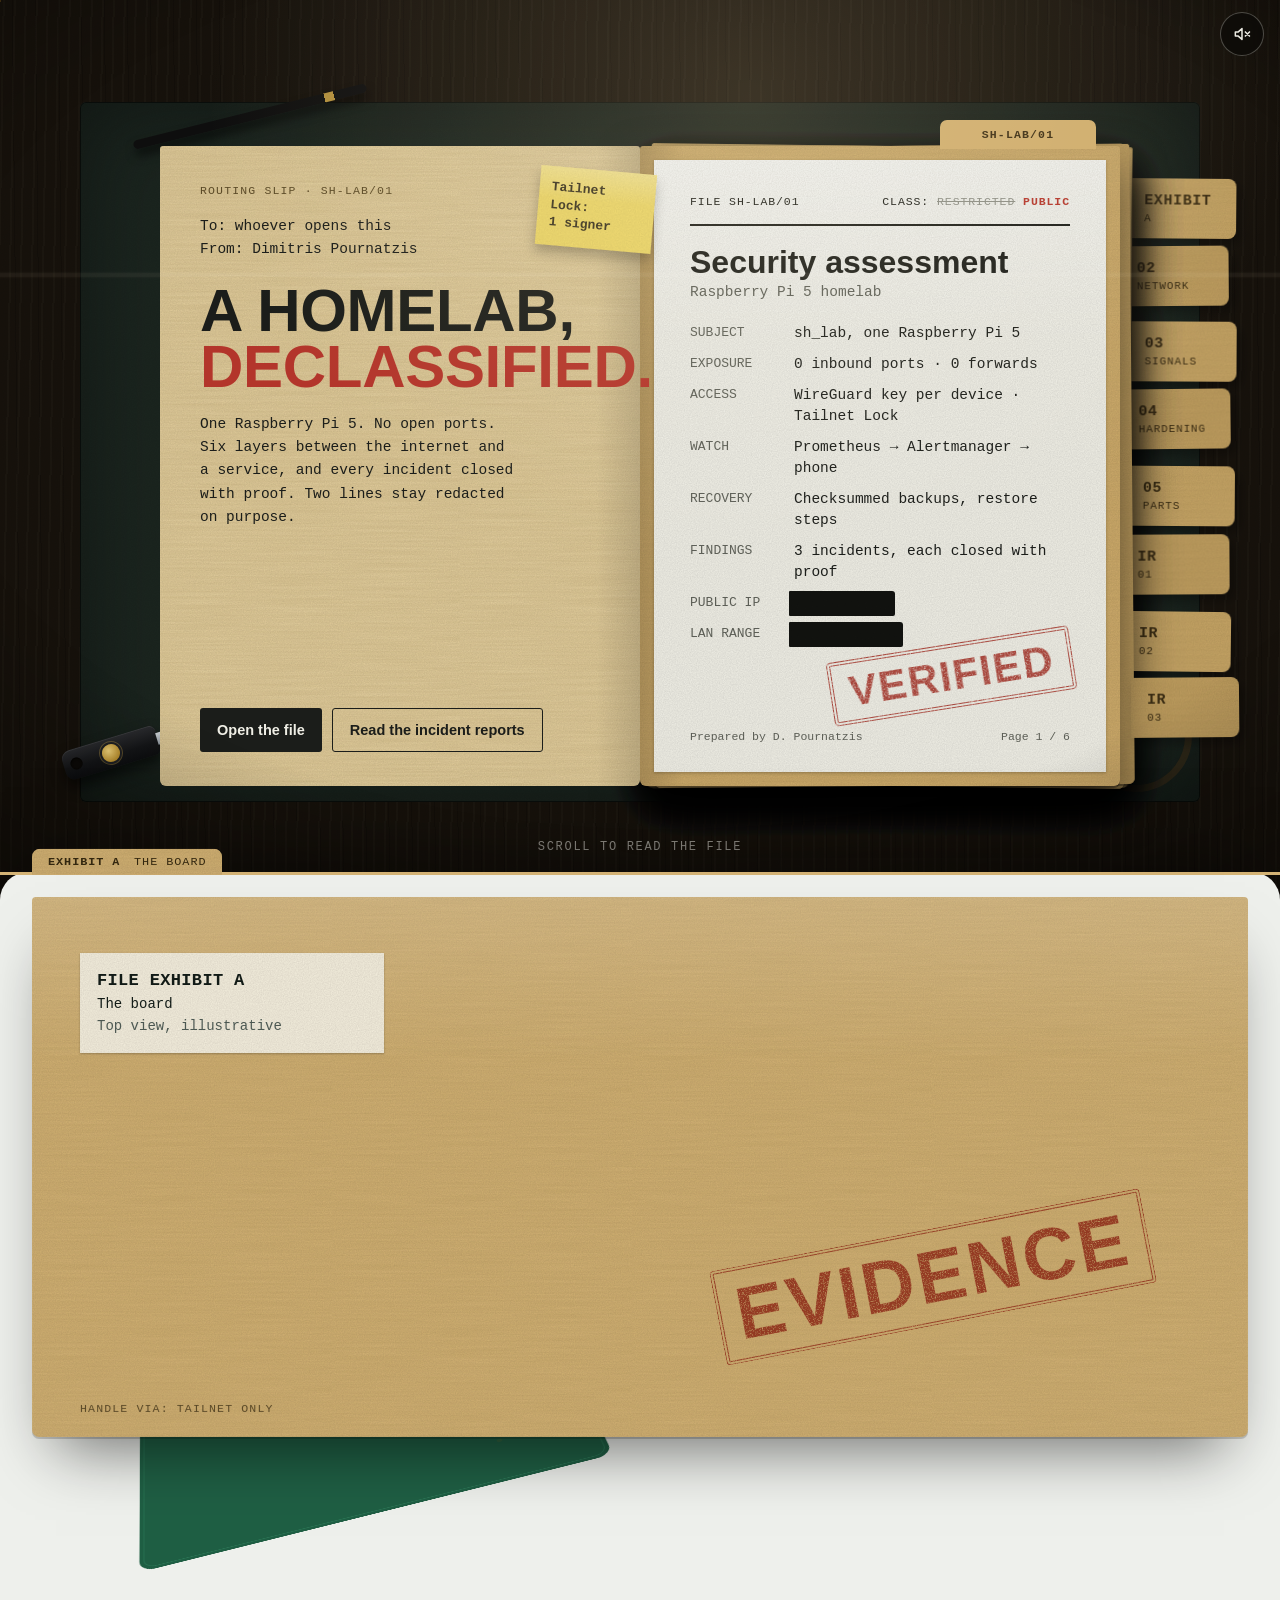
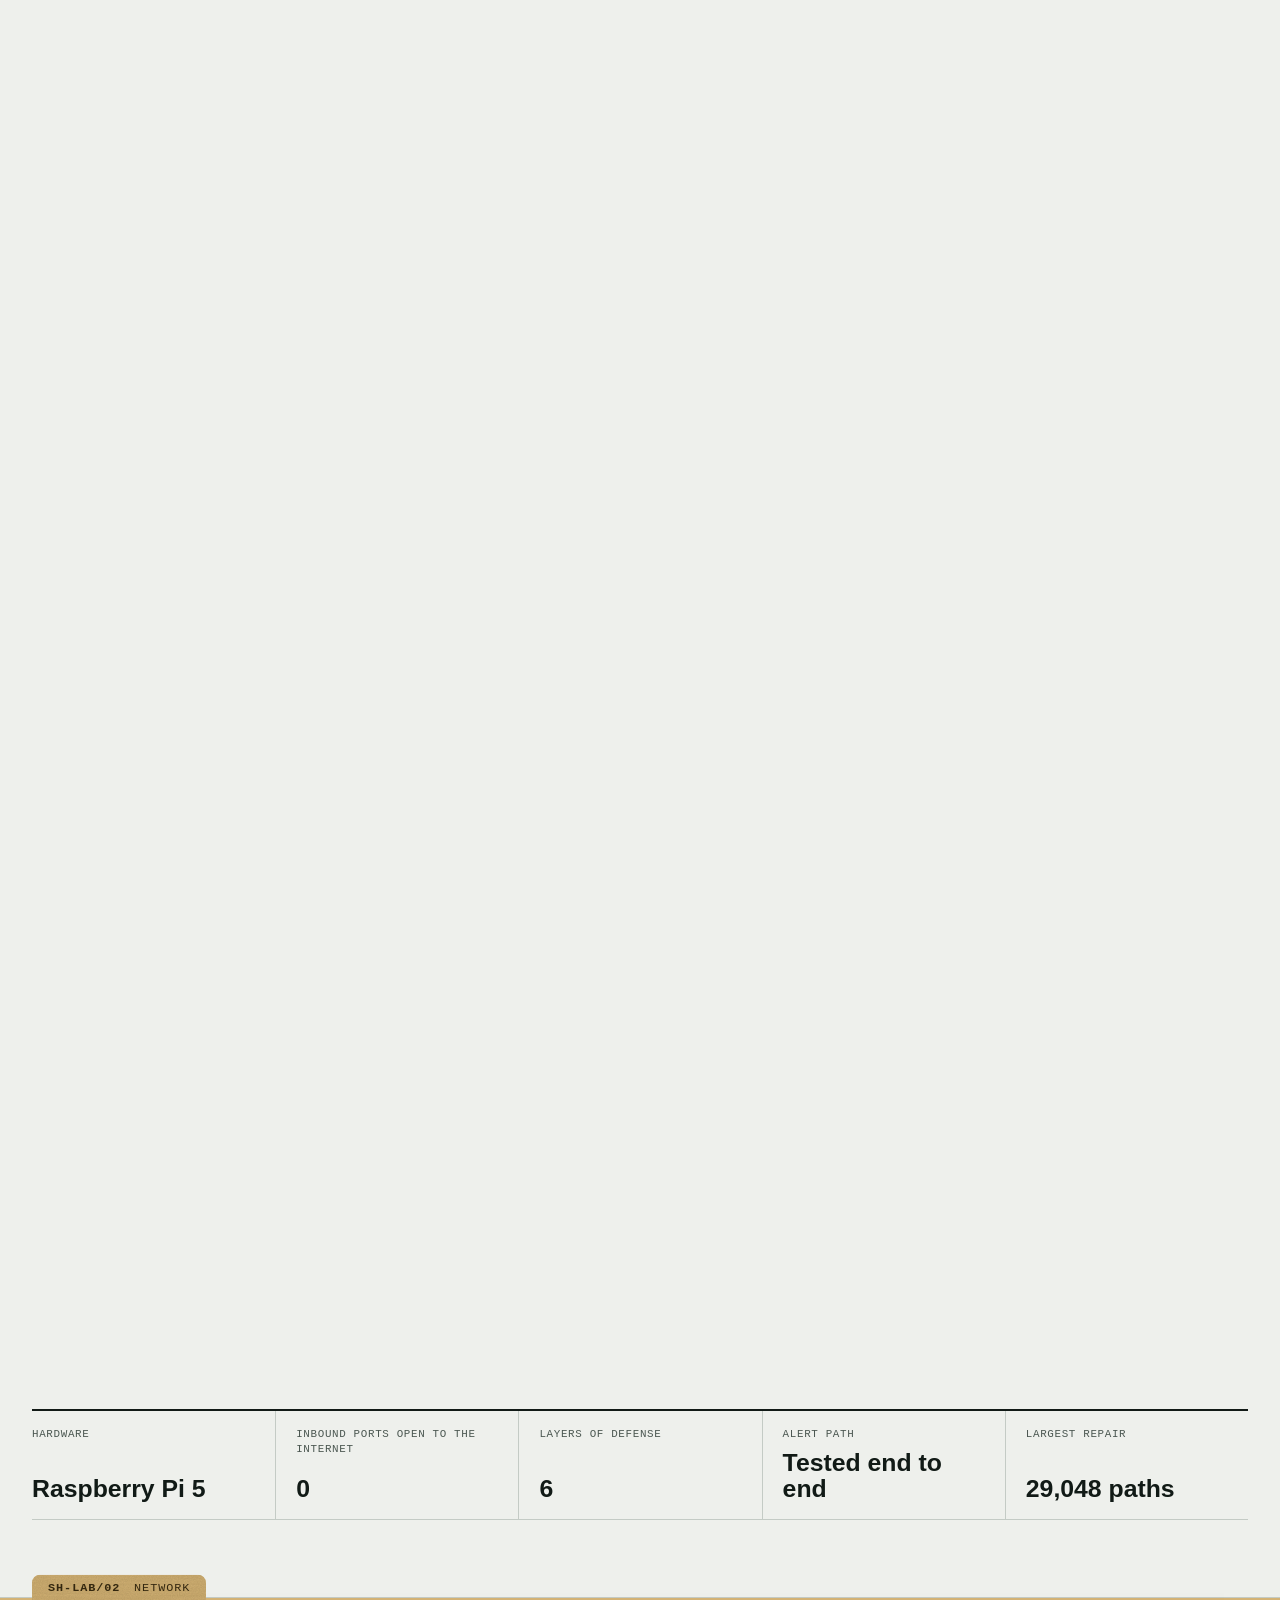
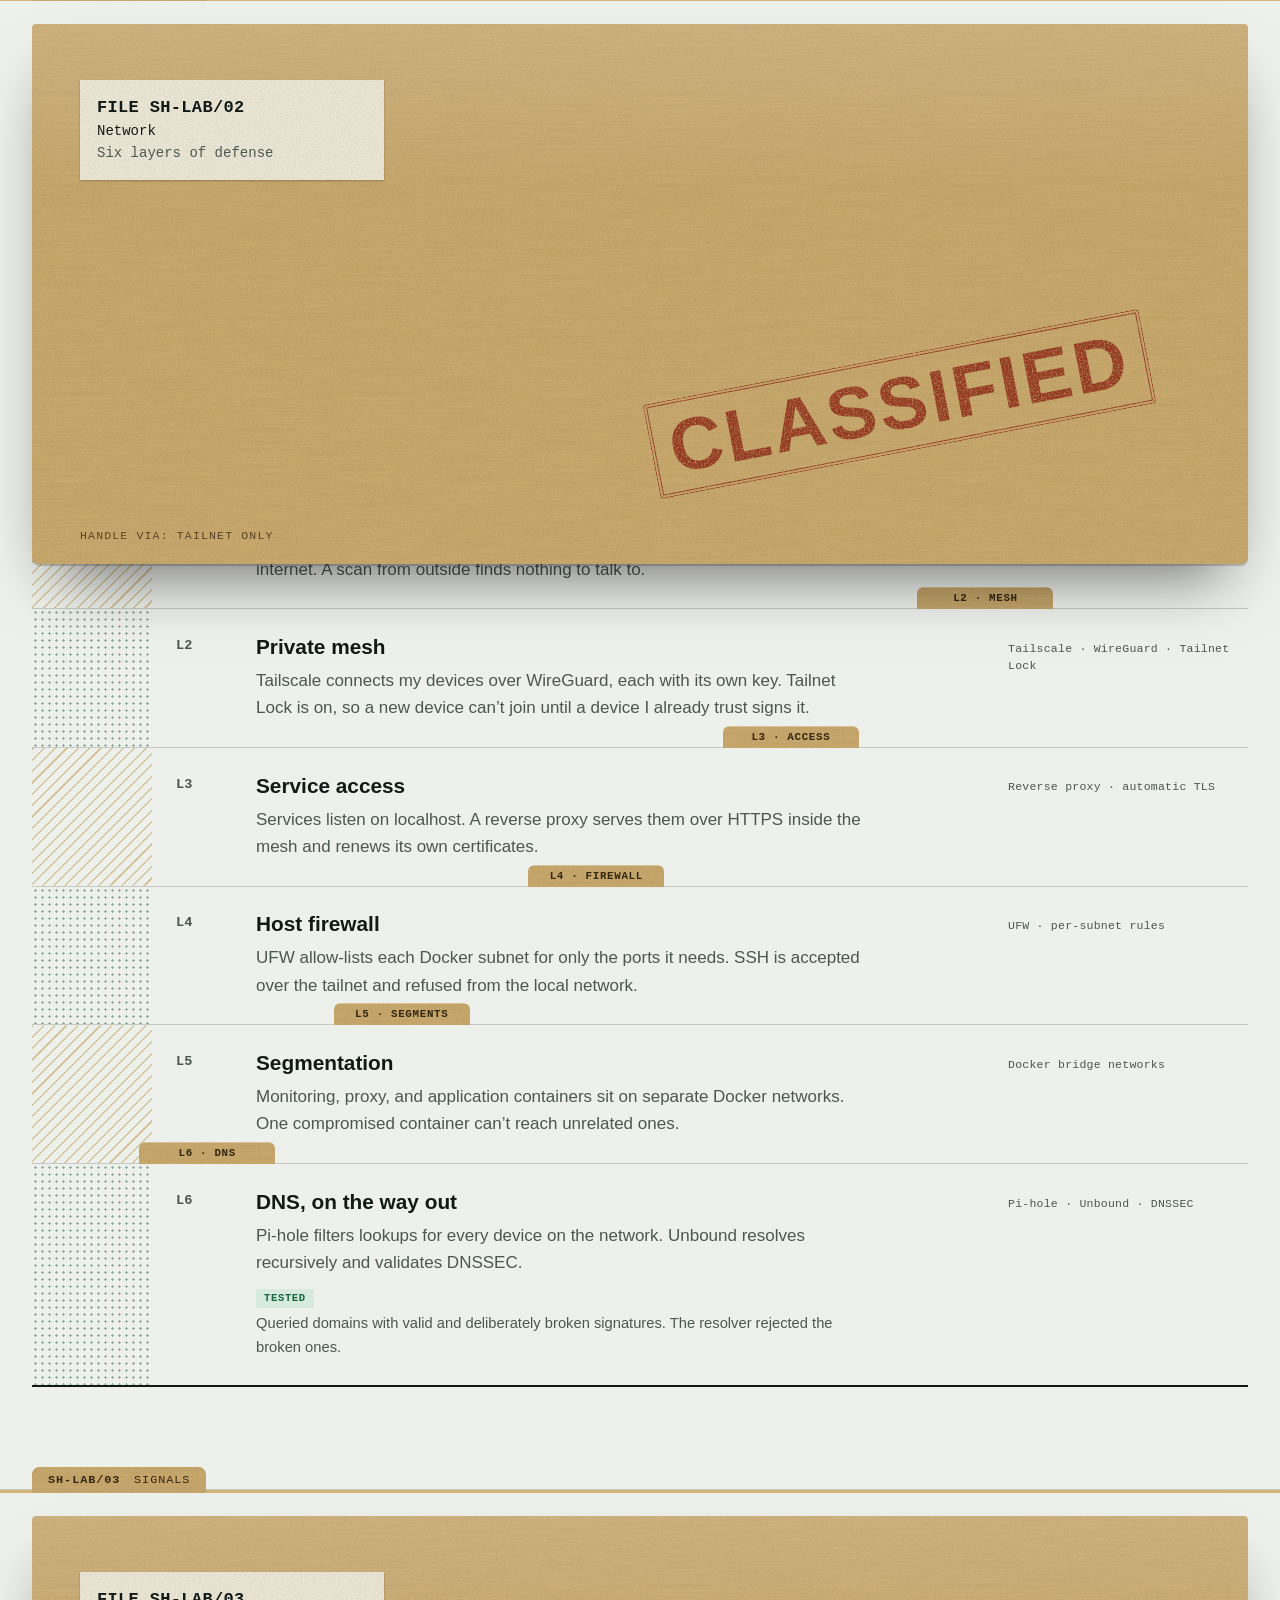
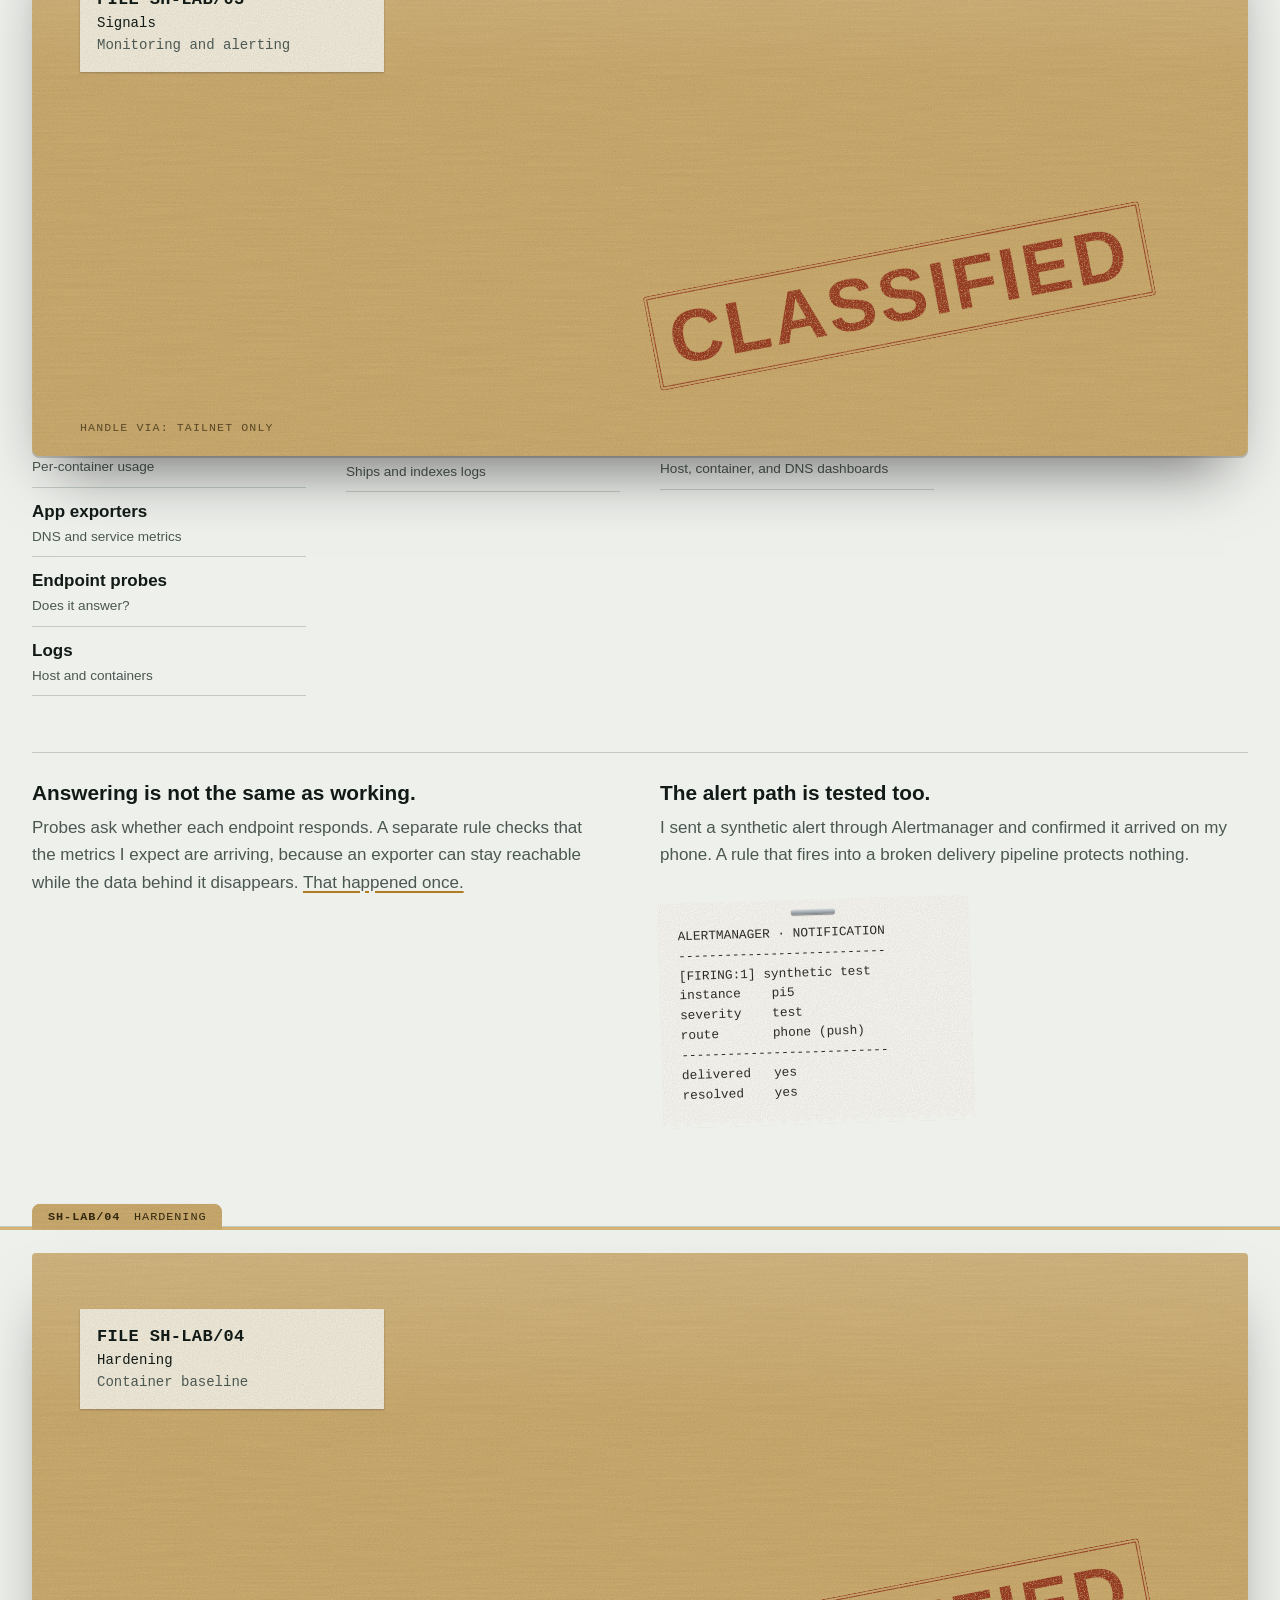
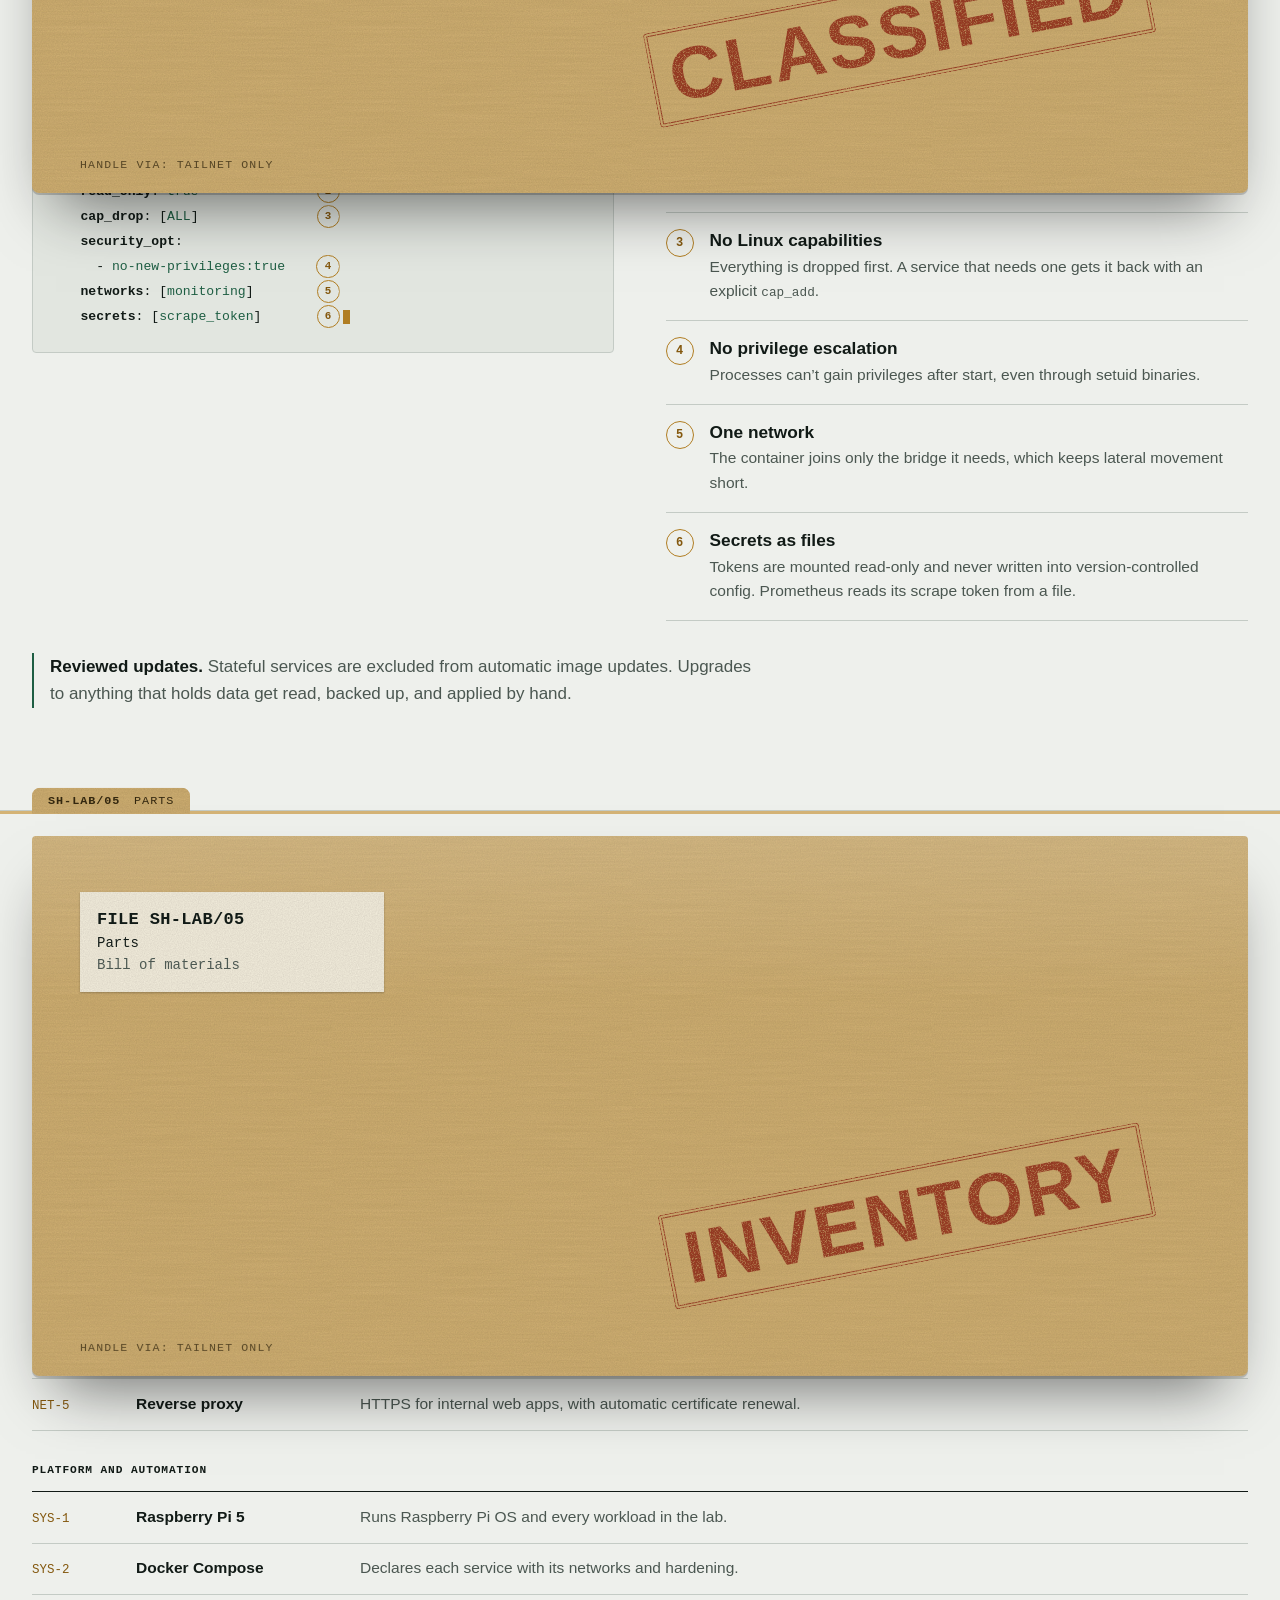
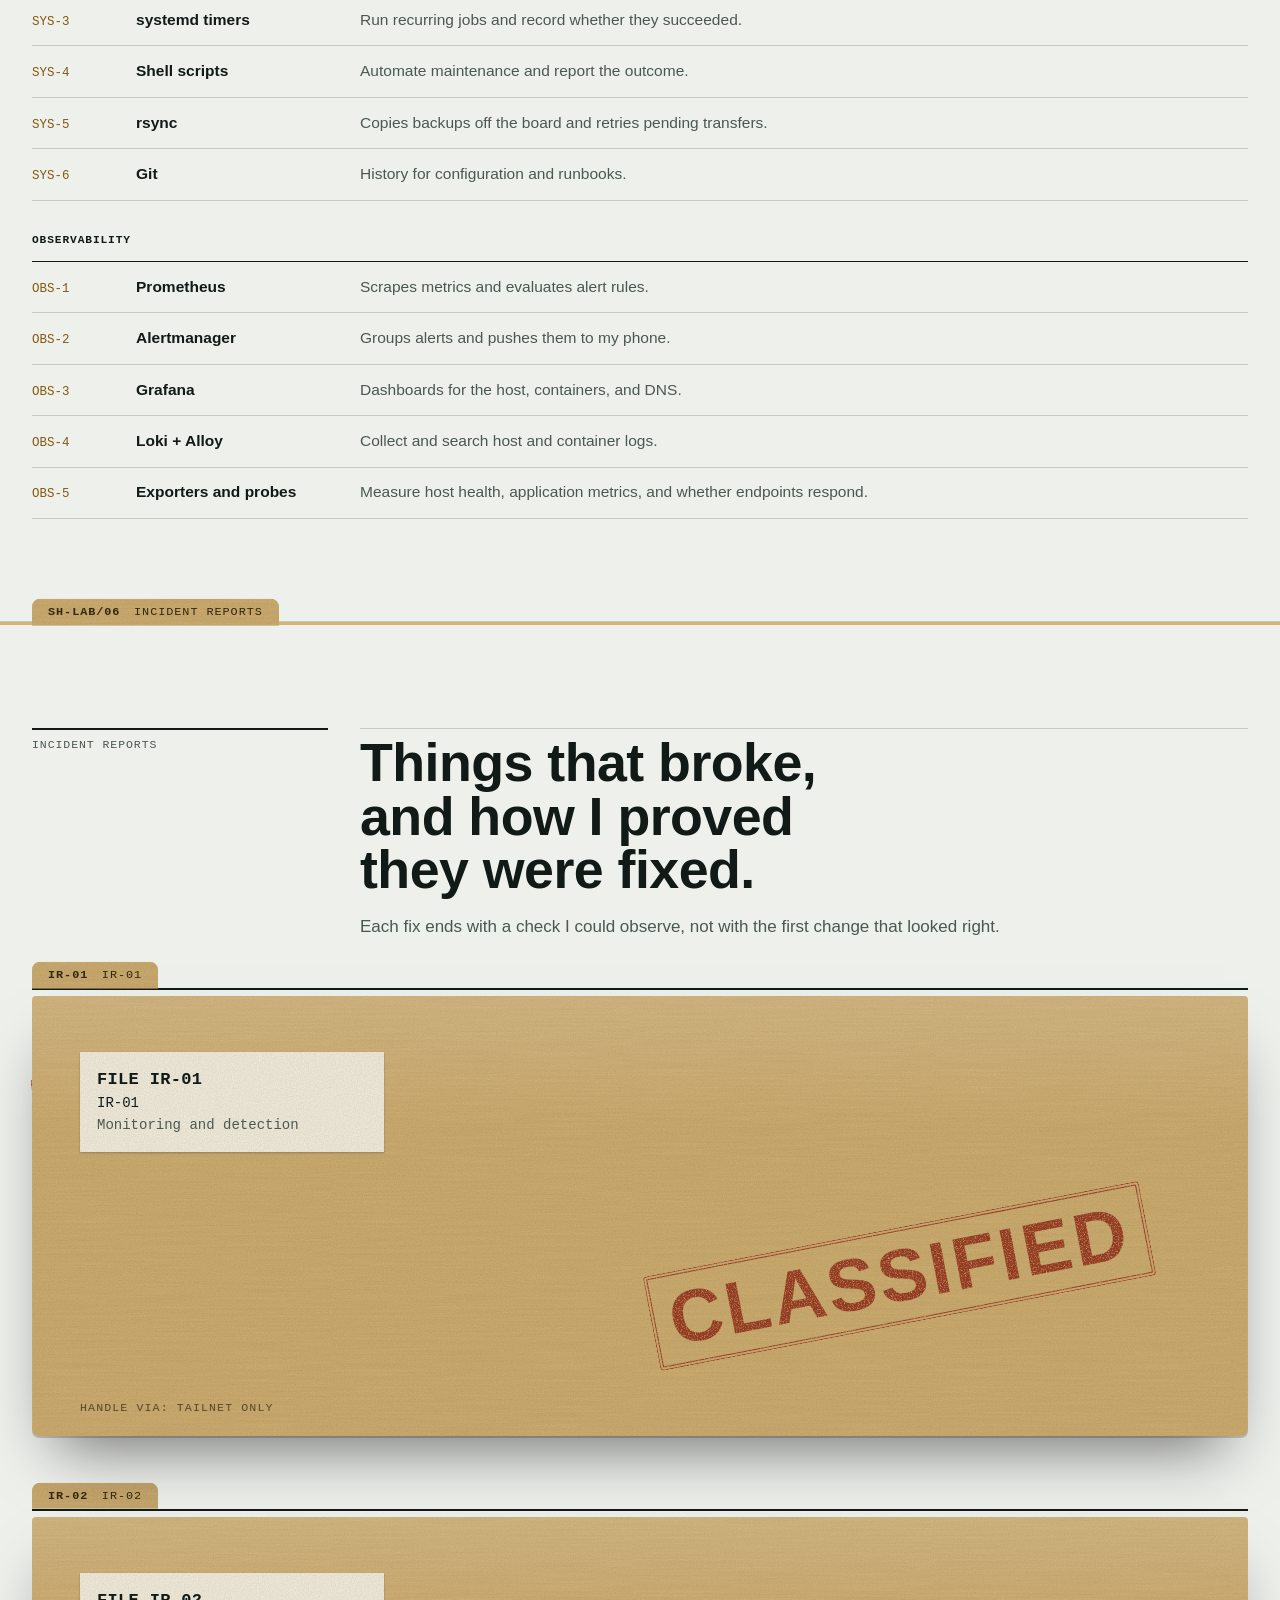
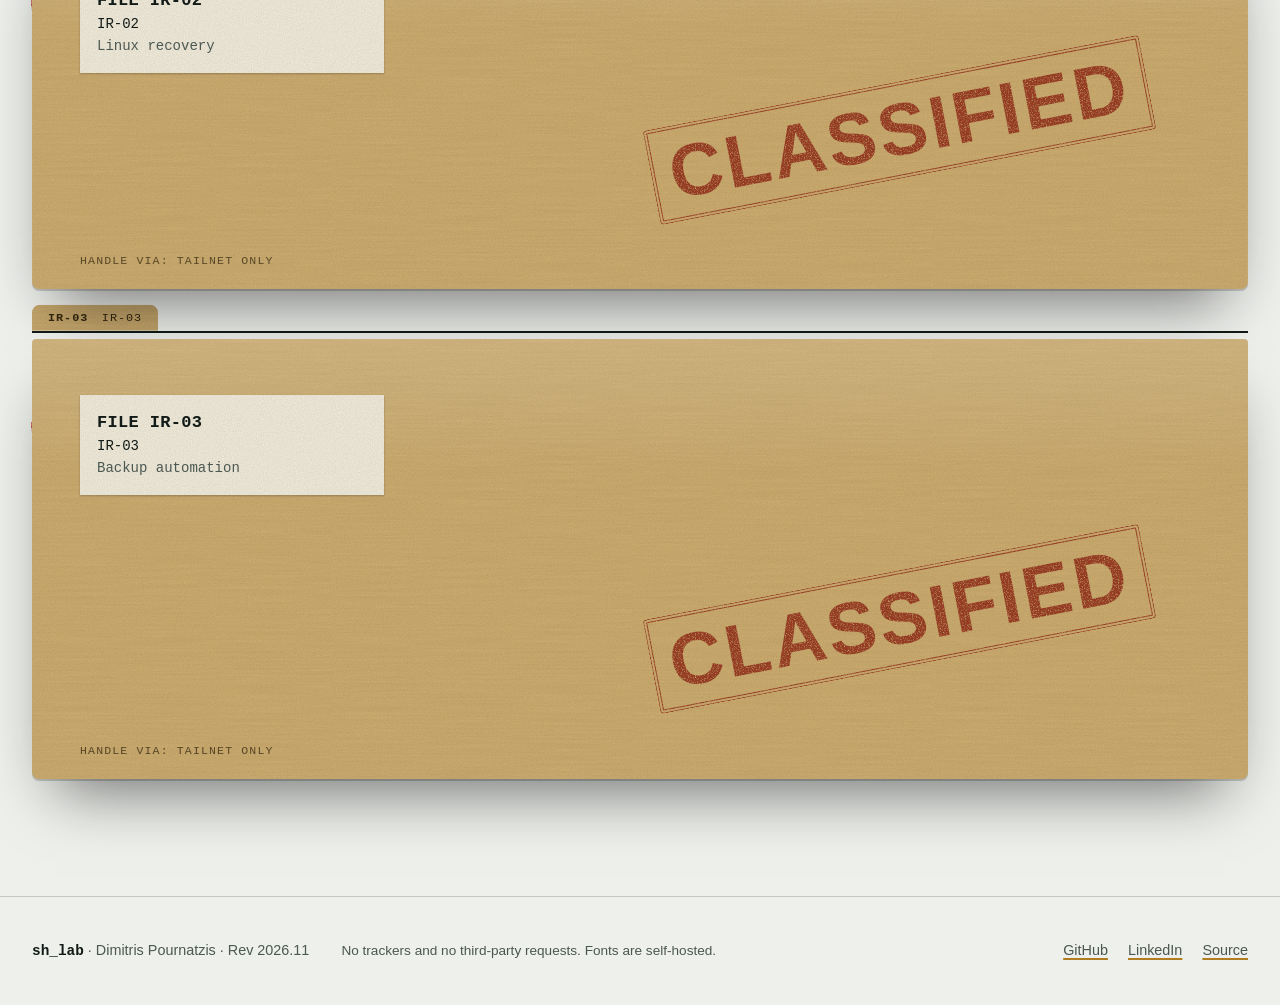
==== commit e00c36ea: "Bump asset versions so browsers fetch the case-file scripts and styles Co-Authored-By: Claude Opus 5" ====
--- a/docs/index.html
+++ b/docs/index.html
@@ -25,7 +25,7 @@
 <link rel="preload" href="./assets/fonts/instrument-sans.woff2" as="font" type="font/woff2" crossorigin>
 <link rel="stylesheet" href="./site.css?v=stage1">
 <link rel="preload" href="./assets/fonts/courier-prime-400.woff2" as="font" type="font/woff2" crossorigin>
-<link rel="stylesheet" href="./case.css?v=1">
+<link rel="stylesheet" href="./case.css?v=2">
 <script>(function(){var d=document.documentElement;d.classList.add("js");if(!matchMedia("(prefers-reduced-motion: reduce)").matches){d.classList.add("motion");setTimeout(function(){if(!window.__shlabMotion)d.classList.remove("motion")},3000)}})();</script>
 </head>
 <body>
@@ -661,7 +661,7 @@
 <script src="./vendor/DrawSVGPlugin.min.js" defer></script>
 <script src="./vendor/ScrambleTextPlugin.min.js" defer></script>
 <script src="./vendor/lenis.min.js" defer></script>
-<script src="./app.js?v=stage1" defer></script>
-<script src="./case.js?v=1" defer></script>
+<script src="./app.js?v=stage2" defer></script>
+<script src="./case.js?v=2" defer></script>
 </body>
 </html>
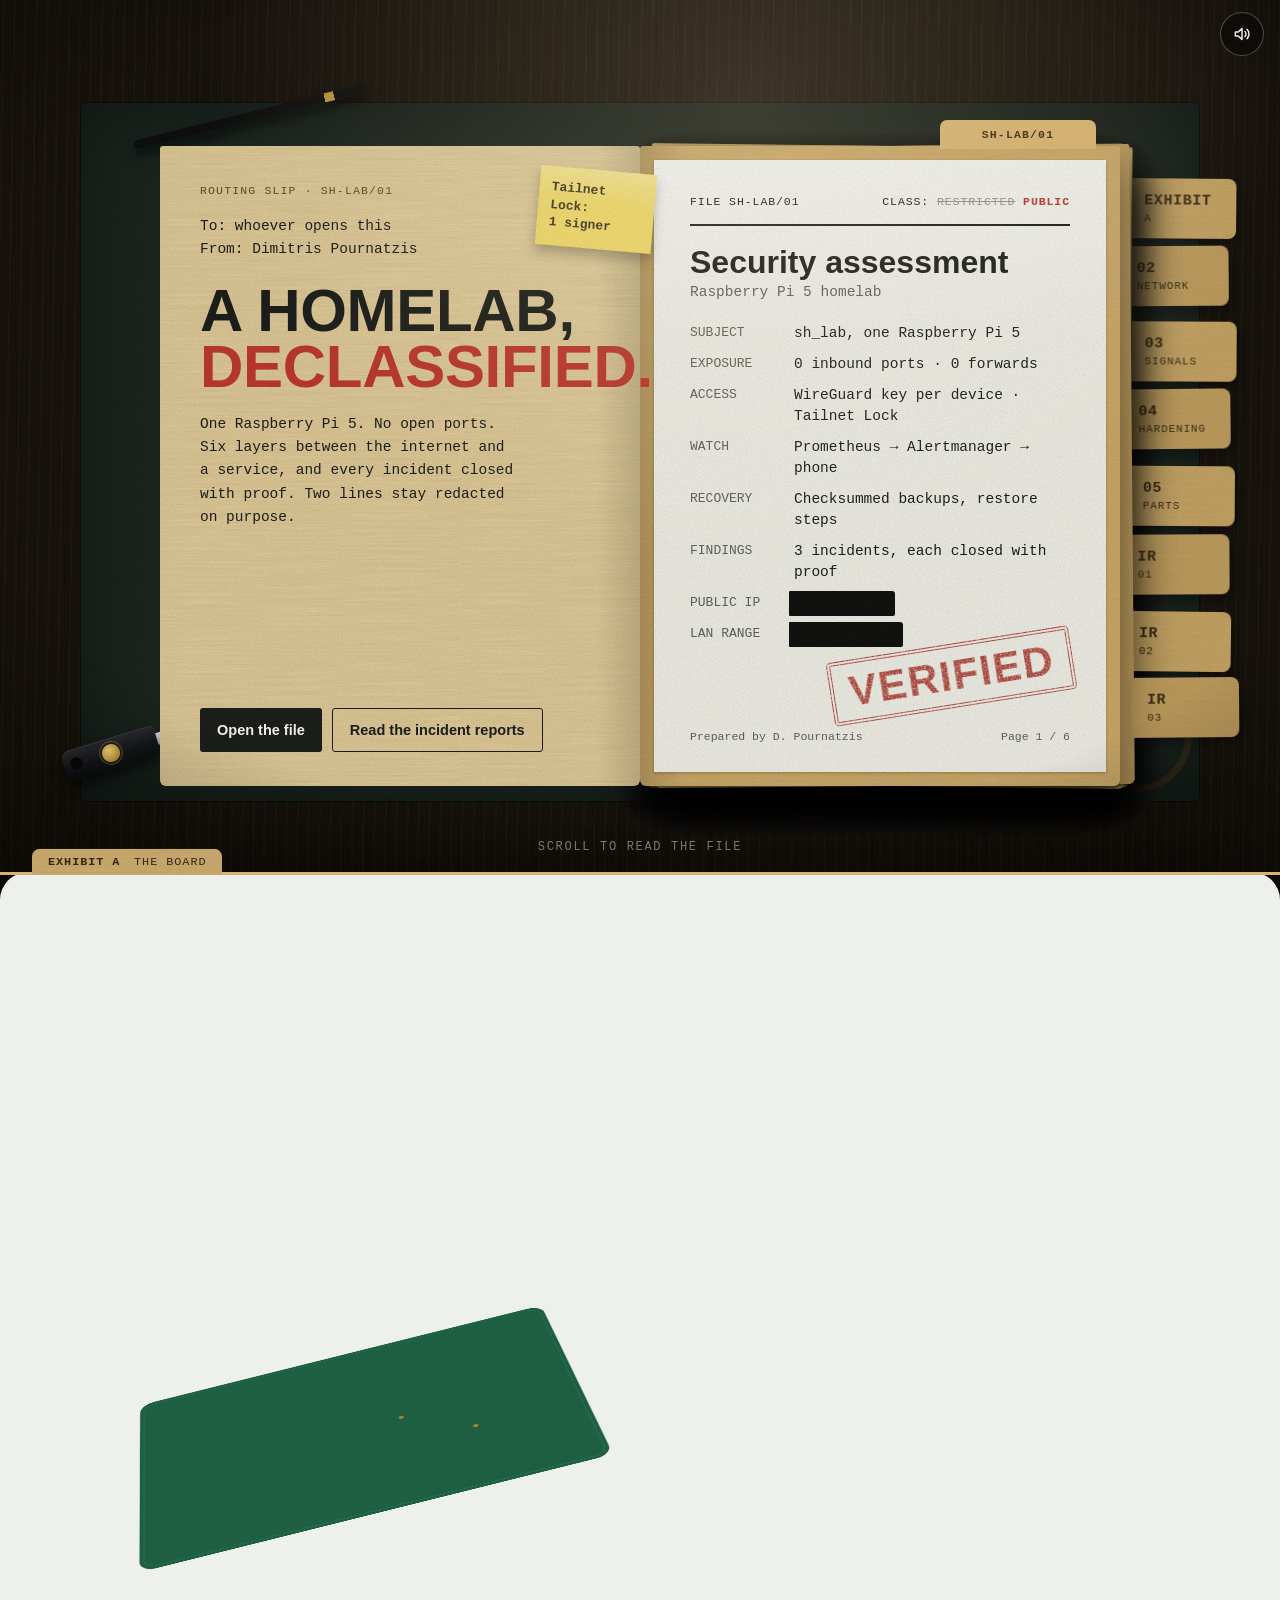
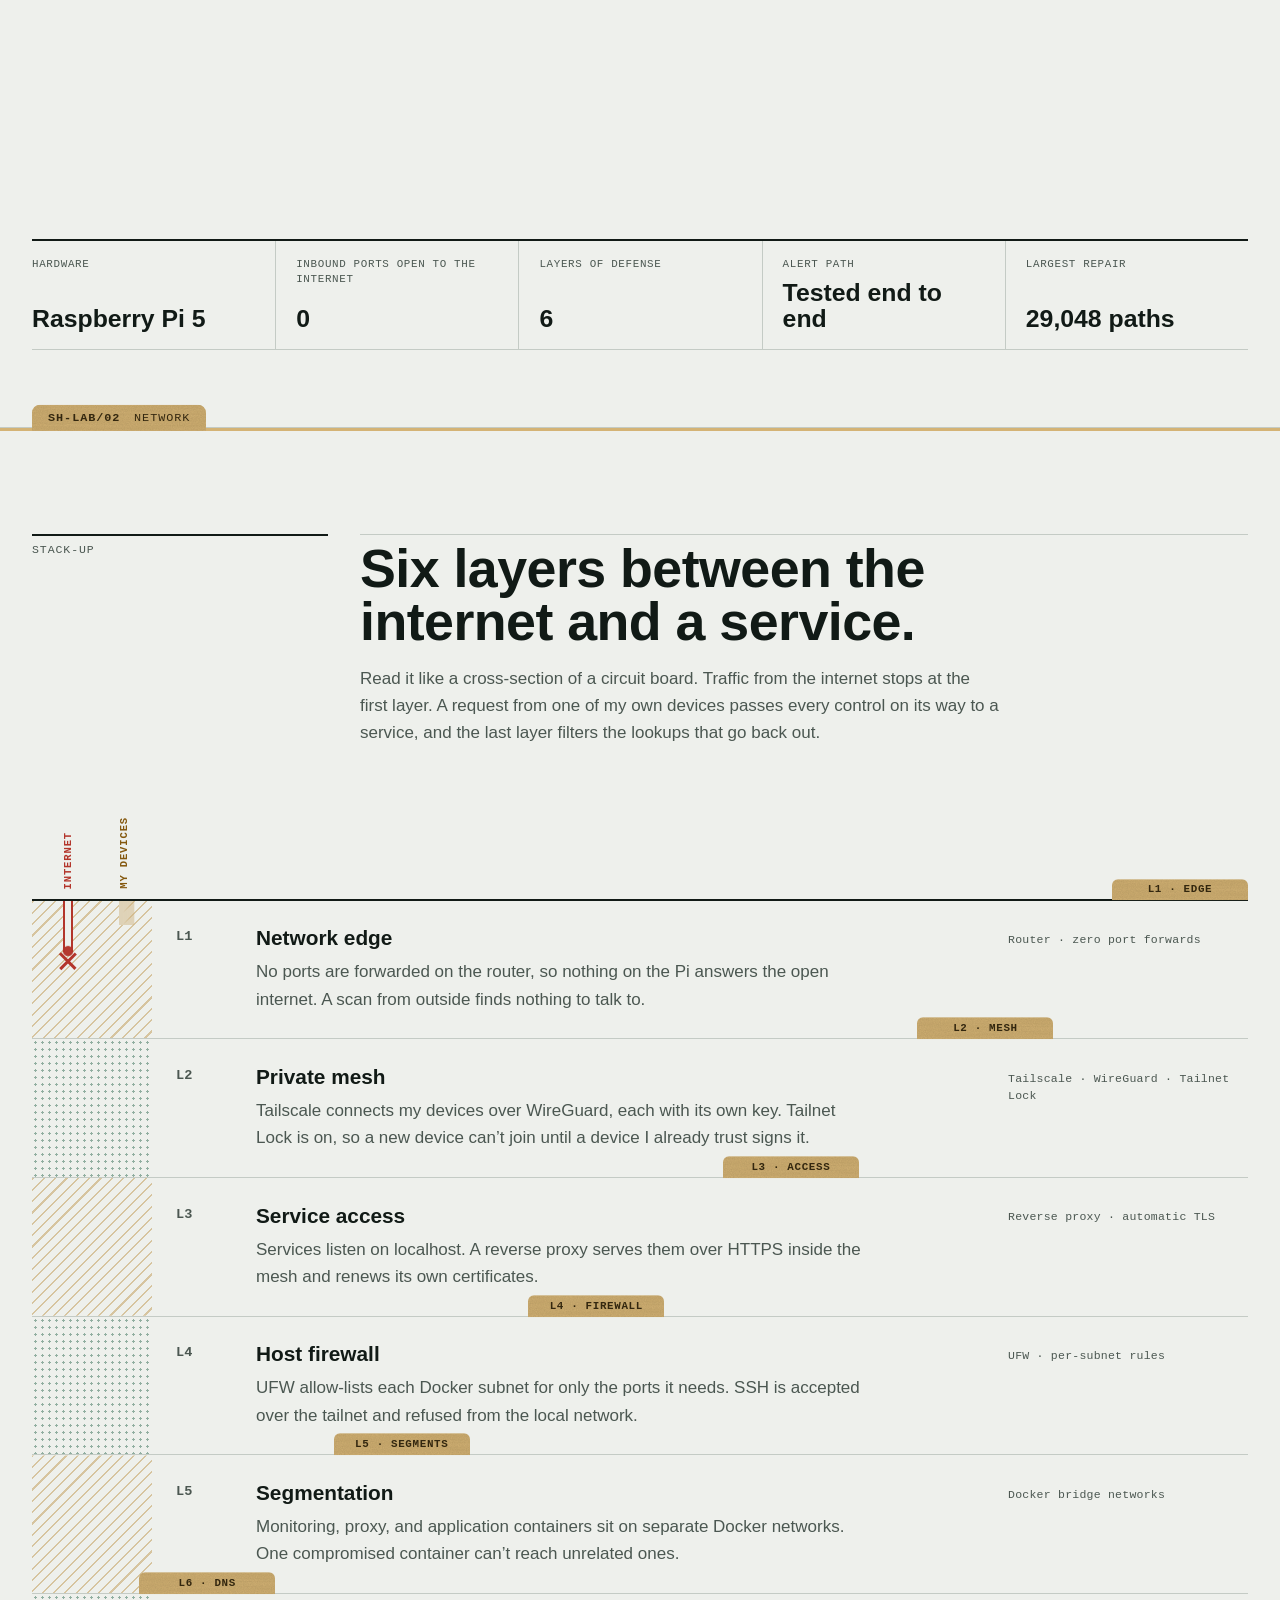
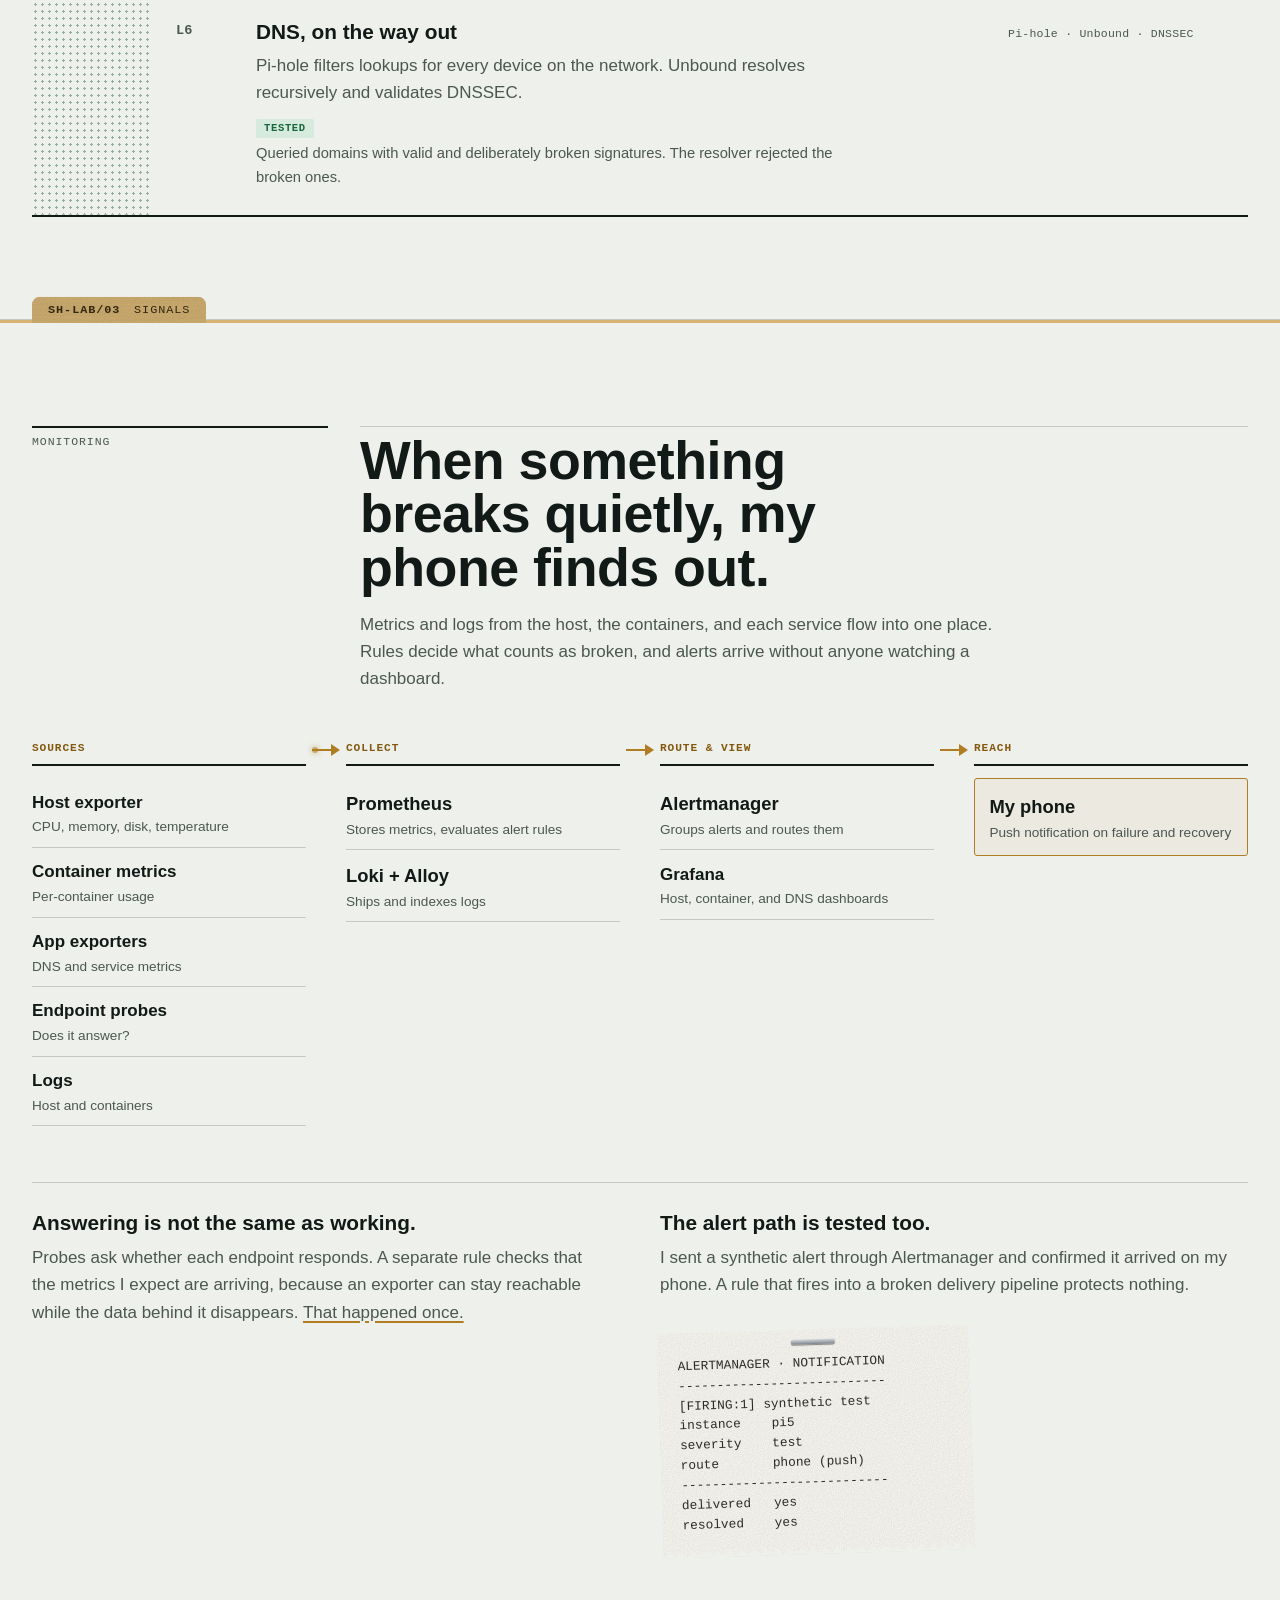
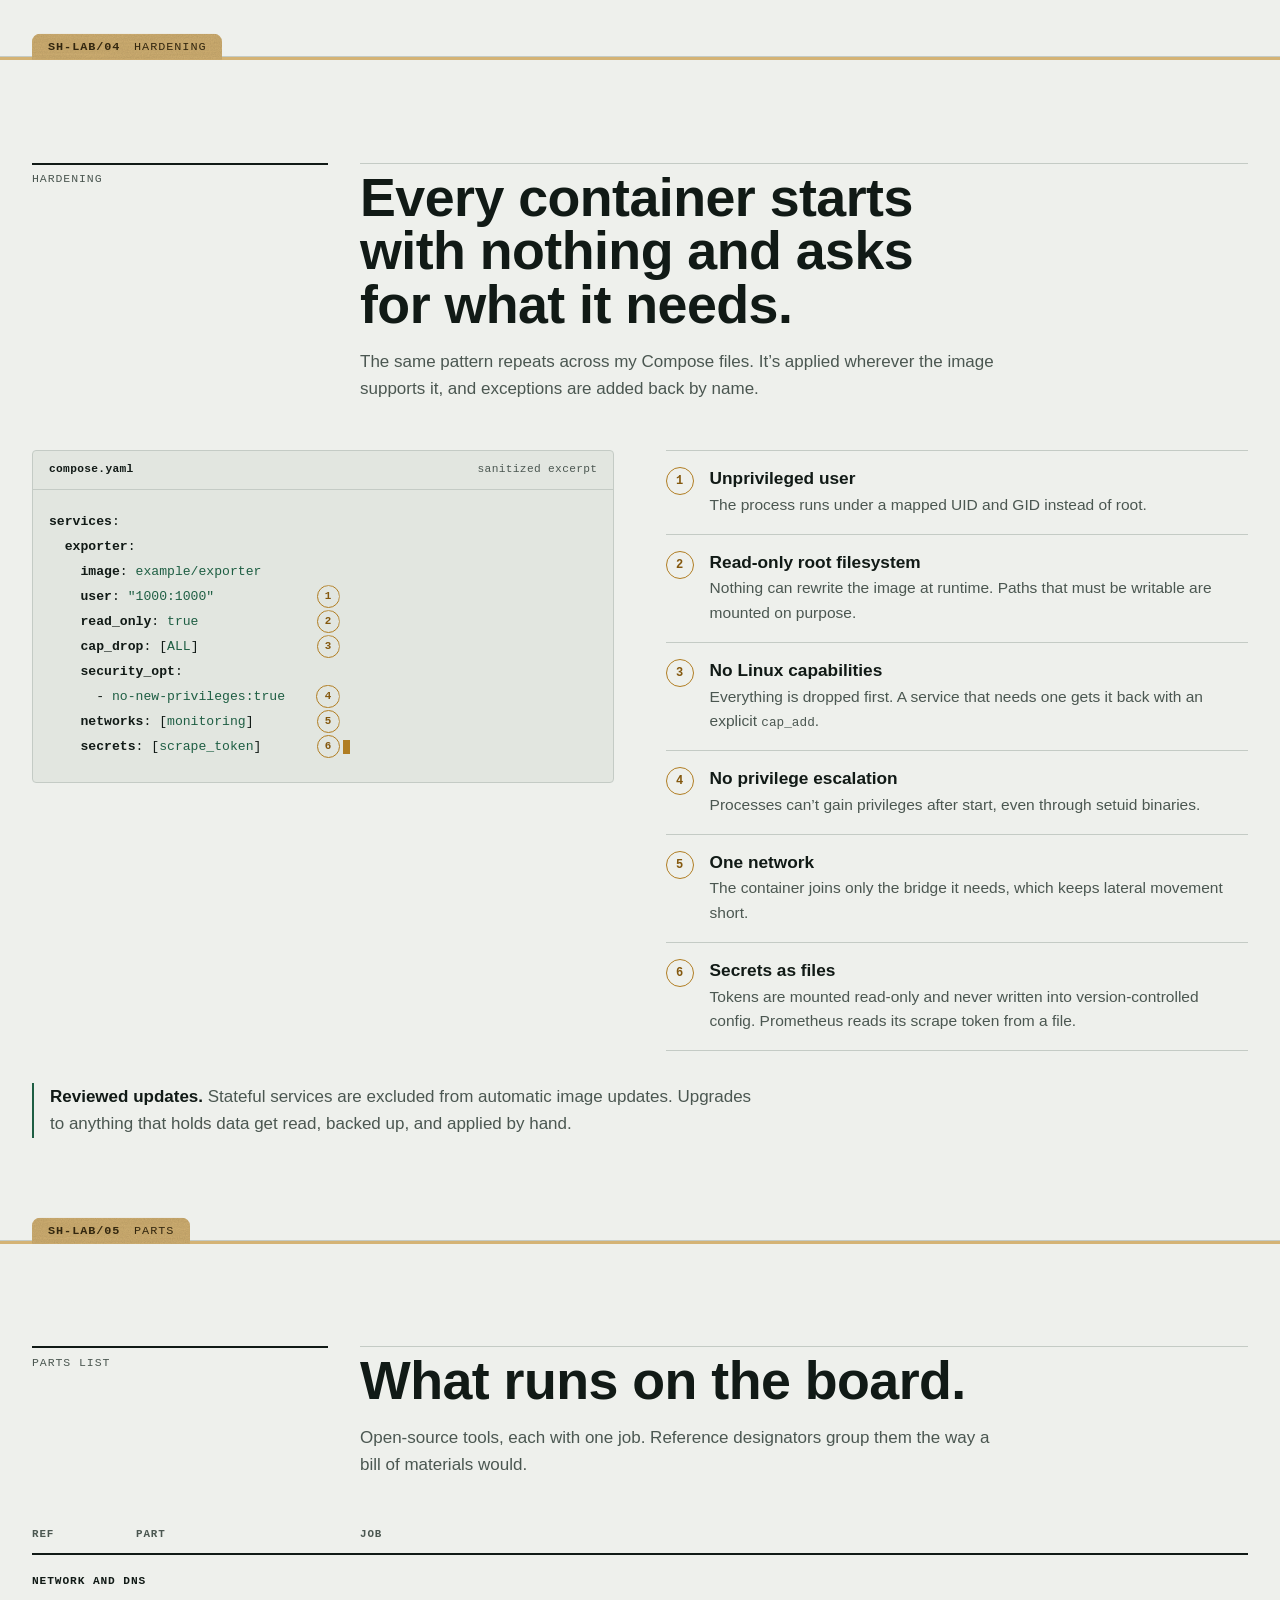
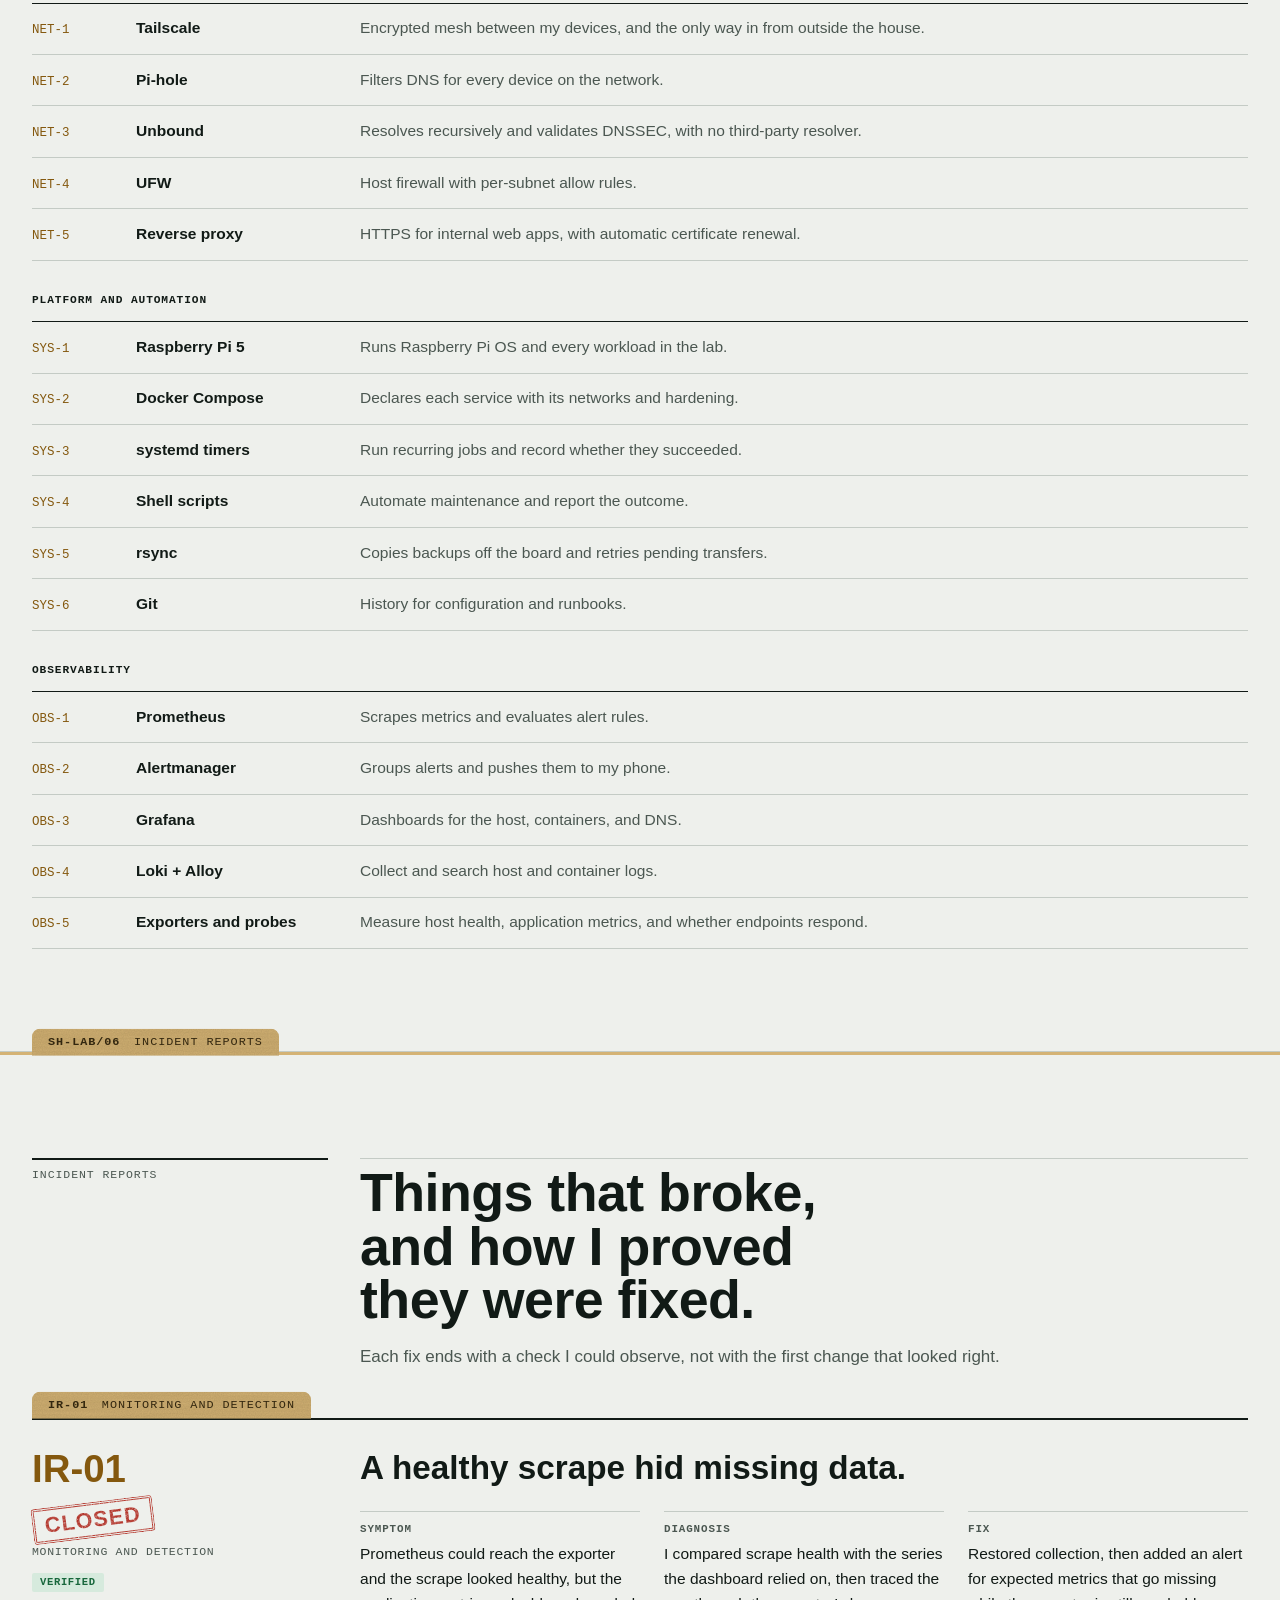
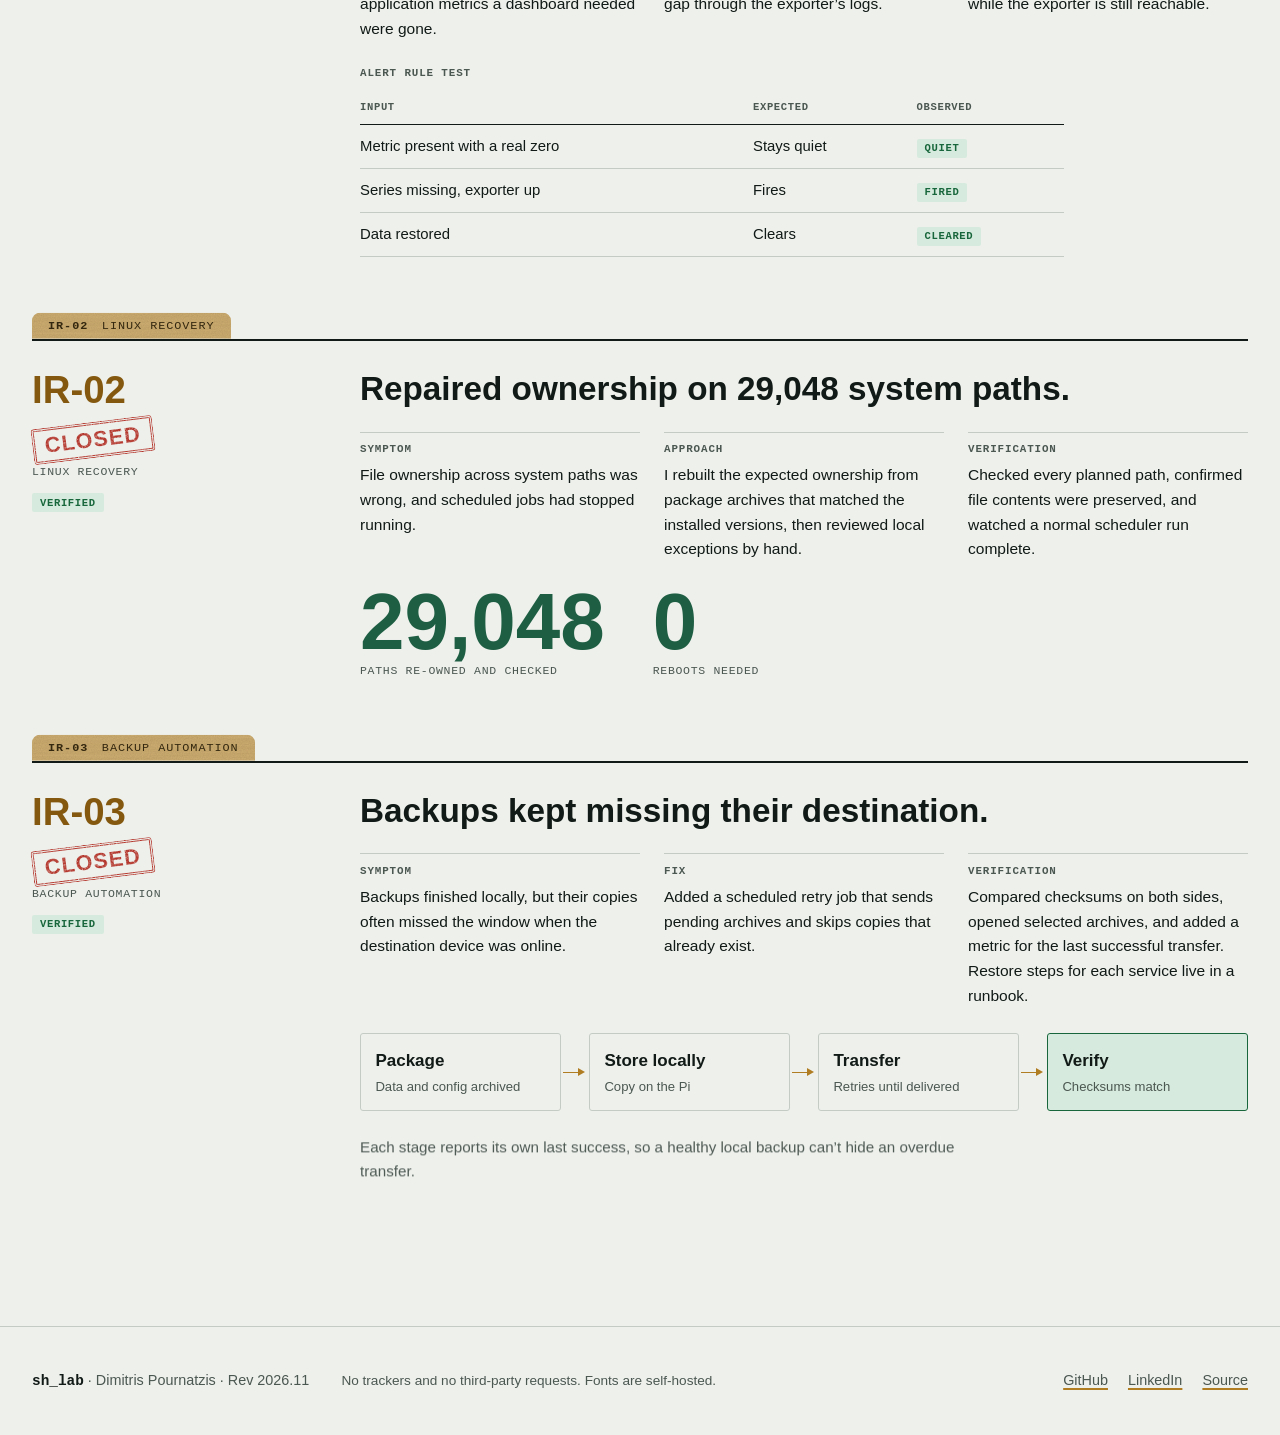
==== commit ab34303d: "Play the board and file covers once, and turn sound on by default The board drawing was pinned and s" ====
--- a/docs/index.html
+++ b/docs/index.html
@@ -560,8 +560,8 @@
     </div>
 
     <article class="report is-file" id="ir-01" aria-labelledby="ir-01-title">
-  <div class="file-cover" aria-hidden="true"><span class="file-cover-tab">IR-01</span><p class="case-label"><b>FILE IR-01</b><br>IR-01<br><span>Monitoring and detection</span></p><span class="case-stamp case-stamp-big">Classified</span><span class="file-cover-note">Handle via: tailnet only</span></div>
-  <p class="file-tab" aria-hidden="true"><b>IR-01</b> IR-01</p>
+  <div class="file-cover" aria-hidden="true"><span class="file-cover-tab">IR-01</span><p class="case-label"><b>FILE IR-01</b><br>Monitoring and detection<br><span>Incident report</span></p><span class="case-stamp case-stamp-big">Classified</span><span class="file-cover-note">Handle via: tailnet only</span></div>
+  <p class="file-tab" aria-hidden="true"><b>IR-01</b> Monitoring and detection</p>
       <header class="report-meta">
         <p class="report-id">IR-01</p>
         <span class="file-stamp" aria-hidden="true">Closed</span>
@@ -590,8 +590,8 @@
     </article>
 
     <article class="report is-file" id="ir-02" aria-labelledby="ir-02-title">
-  <div class="file-cover" aria-hidden="true"><span class="file-cover-tab">IR-02</span><p class="case-label"><b>FILE IR-02</b><br>IR-02<br><span>Linux recovery</span></p><span class="case-stamp case-stamp-big">Classified</span><span class="file-cover-note">Handle via: tailnet only</span></div>
-  <p class="file-tab" aria-hidden="true"><b>IR-02</b> IR-02</p>
+  <div class="file-cover" aria-hidden="true"><span class="file-cover-tab">IR-02</span><p class="case-label"><b>FILE IR-02</b><br>Linux recovery<br><span>Incident report</span></p><span class="case-stamp case-stamp-big">Classified</span><span class="file-cover-note">Handle via: tailnet only</span></div>
+  <p class="file-tab" aria-hidden="true"><b>IR-02</b> Linux recovery</p>
       <header class="report-meta">
         <p class="report-id">IR-02</p>
         <span class="file-stamp" aria-hidden="true">Closed</span>
@@ -613,8 +613,8 @@
     </article>
 
     <article class="report is-file" id="ir-03" aria-labelledby="ir-03-title">
-  <div class="file-cover" aria-hidden="true"><span class="file-cover-tab">IR-03</span><p class="case-label"><b>FILE IR-03</b><br>IR-03<br><span>Backup automation</span></p><span class="case-stamp case-stamp-big">Classified</span><span class="file-cover-note">Handle via: tailnet only</span></div>
-  <p class="file-tab" aria-hidden="true"><b>IR-03</b> IR-03</p>
+  <div class="file-cover" aria-hidden="true"><span class="file-cover-tab">IR-03</span><p class="case-label"><b>FILE IR-03</b><br>Backup automation<br><span>Incident report</span></p><span class="case-stamp case-stamp-big">Classified</span><span class="file-cover-note">Handle via: tailnet only</span></div>
+  <p class="file-tab" aria-hidden="true"><b>IR-03</b> Backup automation</p>
       <header class="report-meta">
         <p class="report-id">IR-03</p>
         <span class="file-stamp" aria-hidden="true">Closed</span>
@@ -661,7 +661,7 @@
 <script src="./vendor/DrawSVGPlugin.min.js" defer></script>
 <script src="./vendor/ScrambleTextPlugin.min.js" defer></script>
 <script src="./vendor/lenis.min.js" defer></script>
-<script src="./app.js?v=stage2" defer></script>
-<script src="./case.js?v=2" defer></script>
+<script src="./app.js?v=stage3" defer></script>
+<script src="./case.js?v=3" defer></script>
 </body>
 </html>
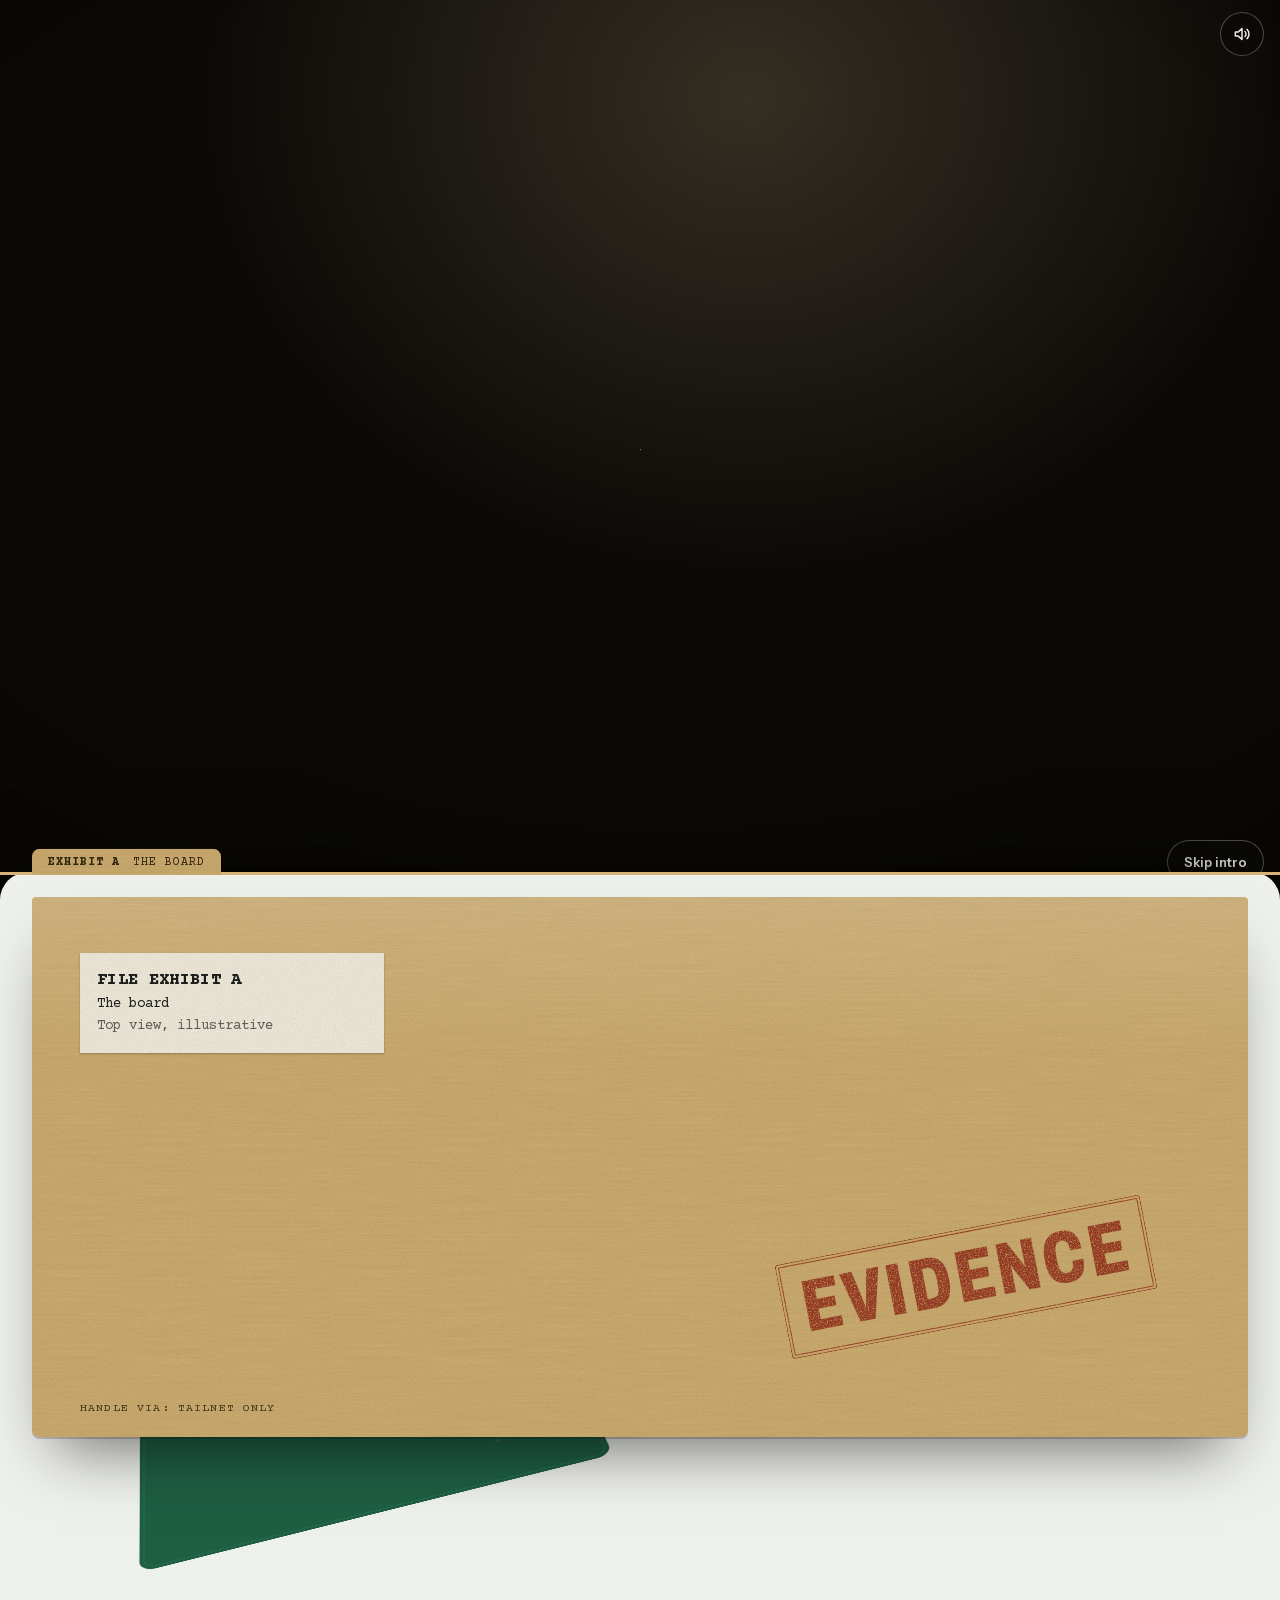
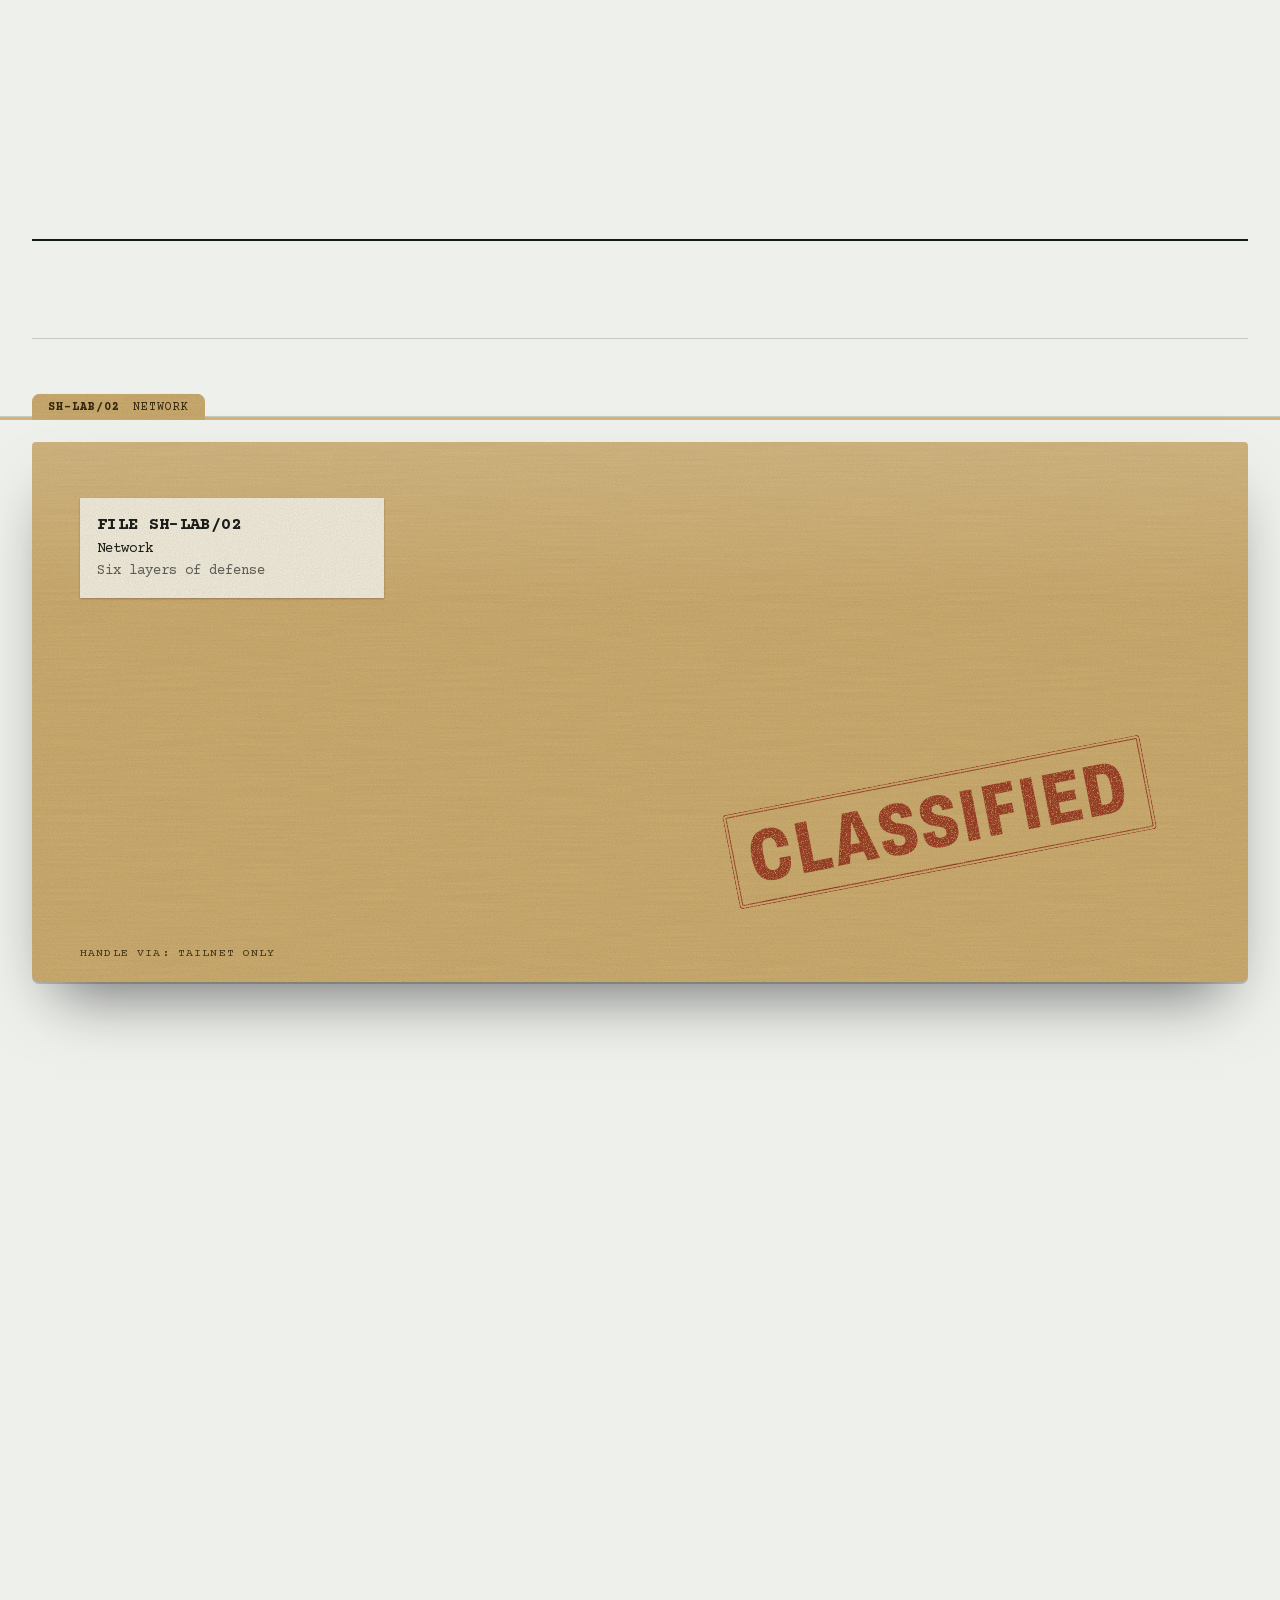
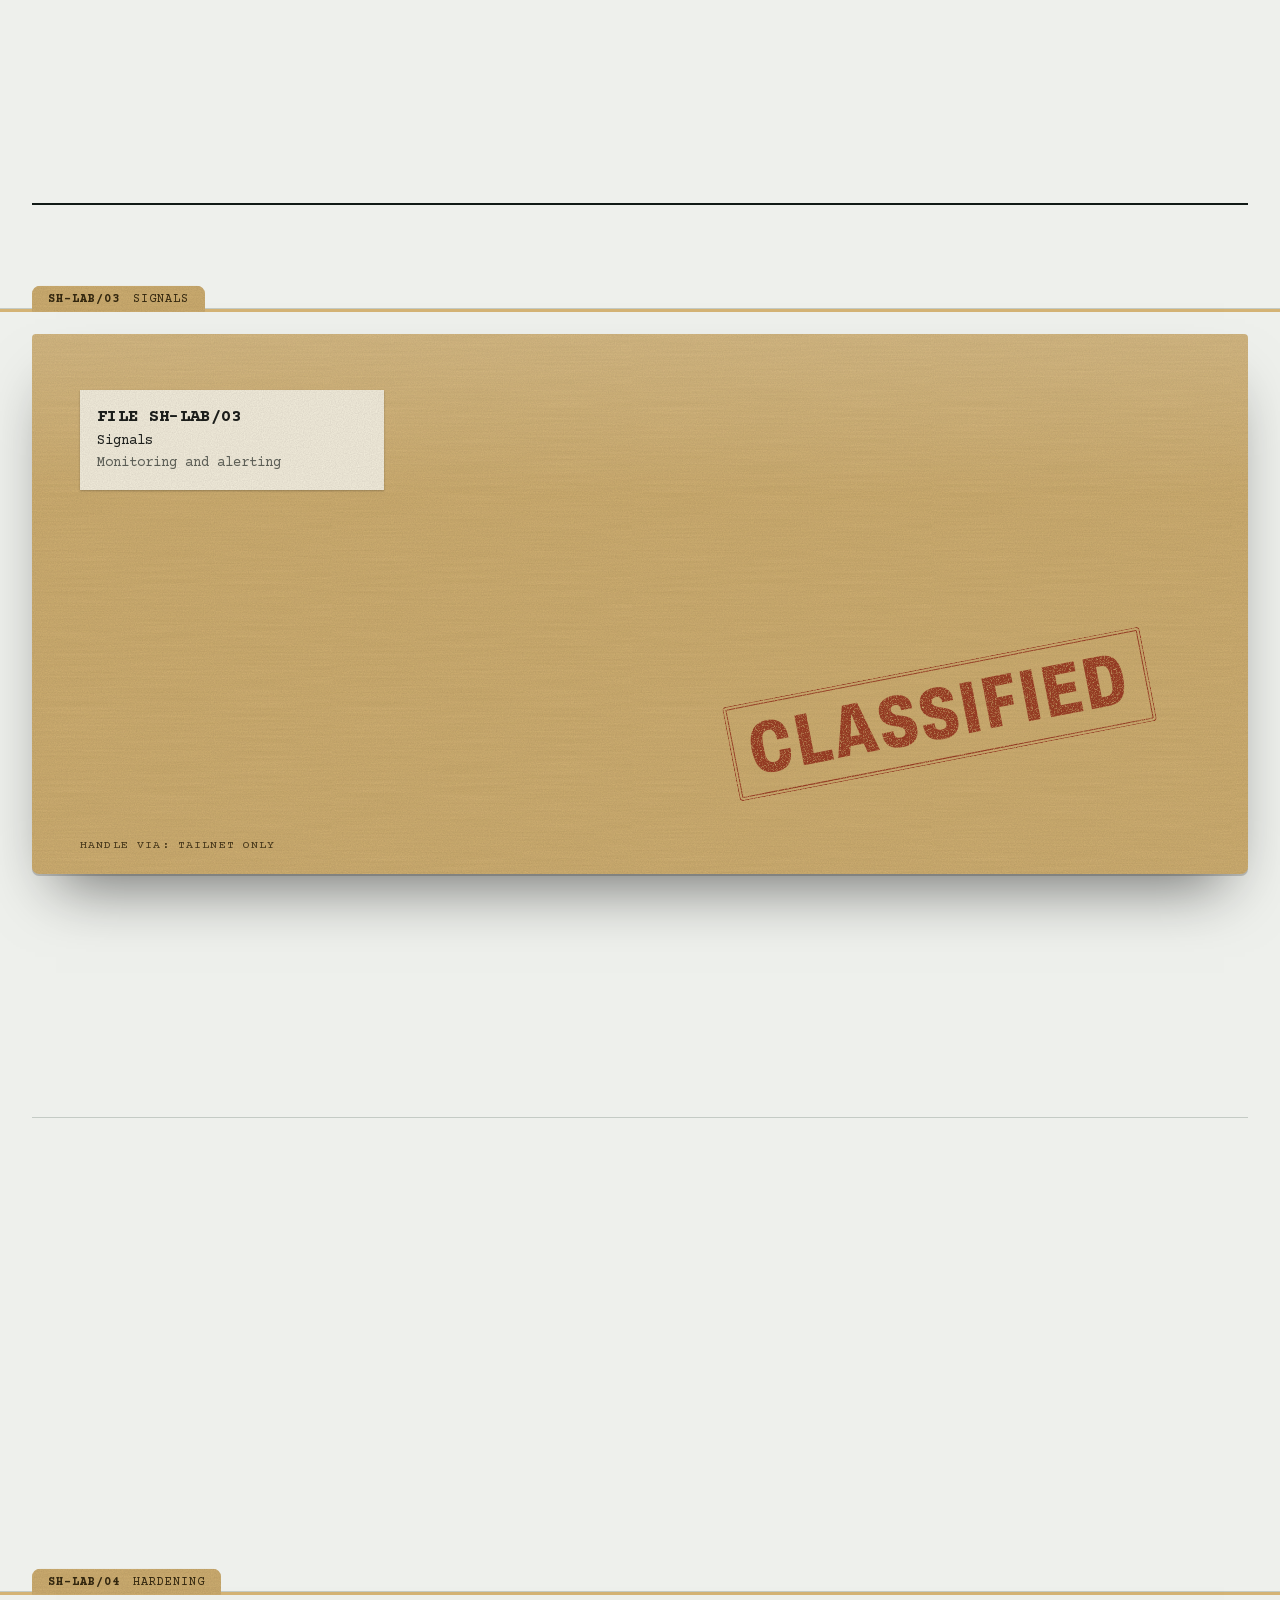
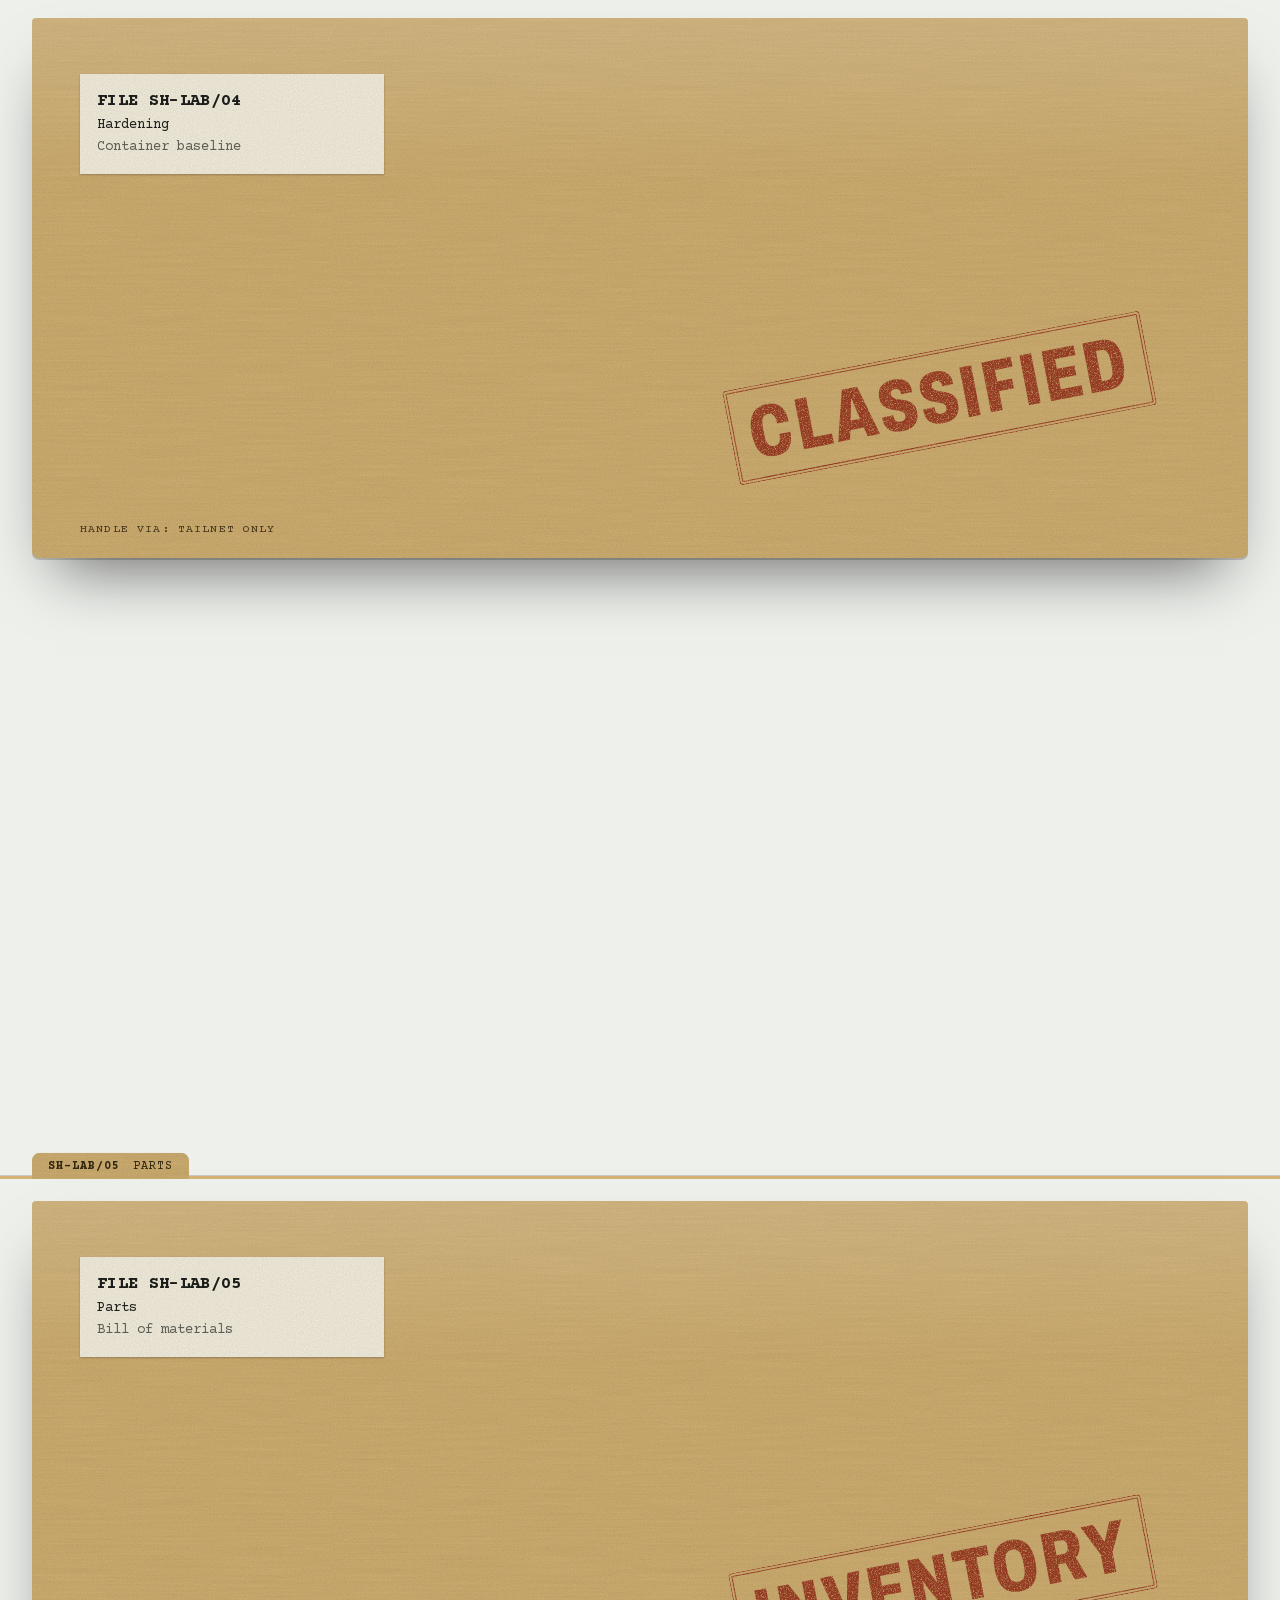
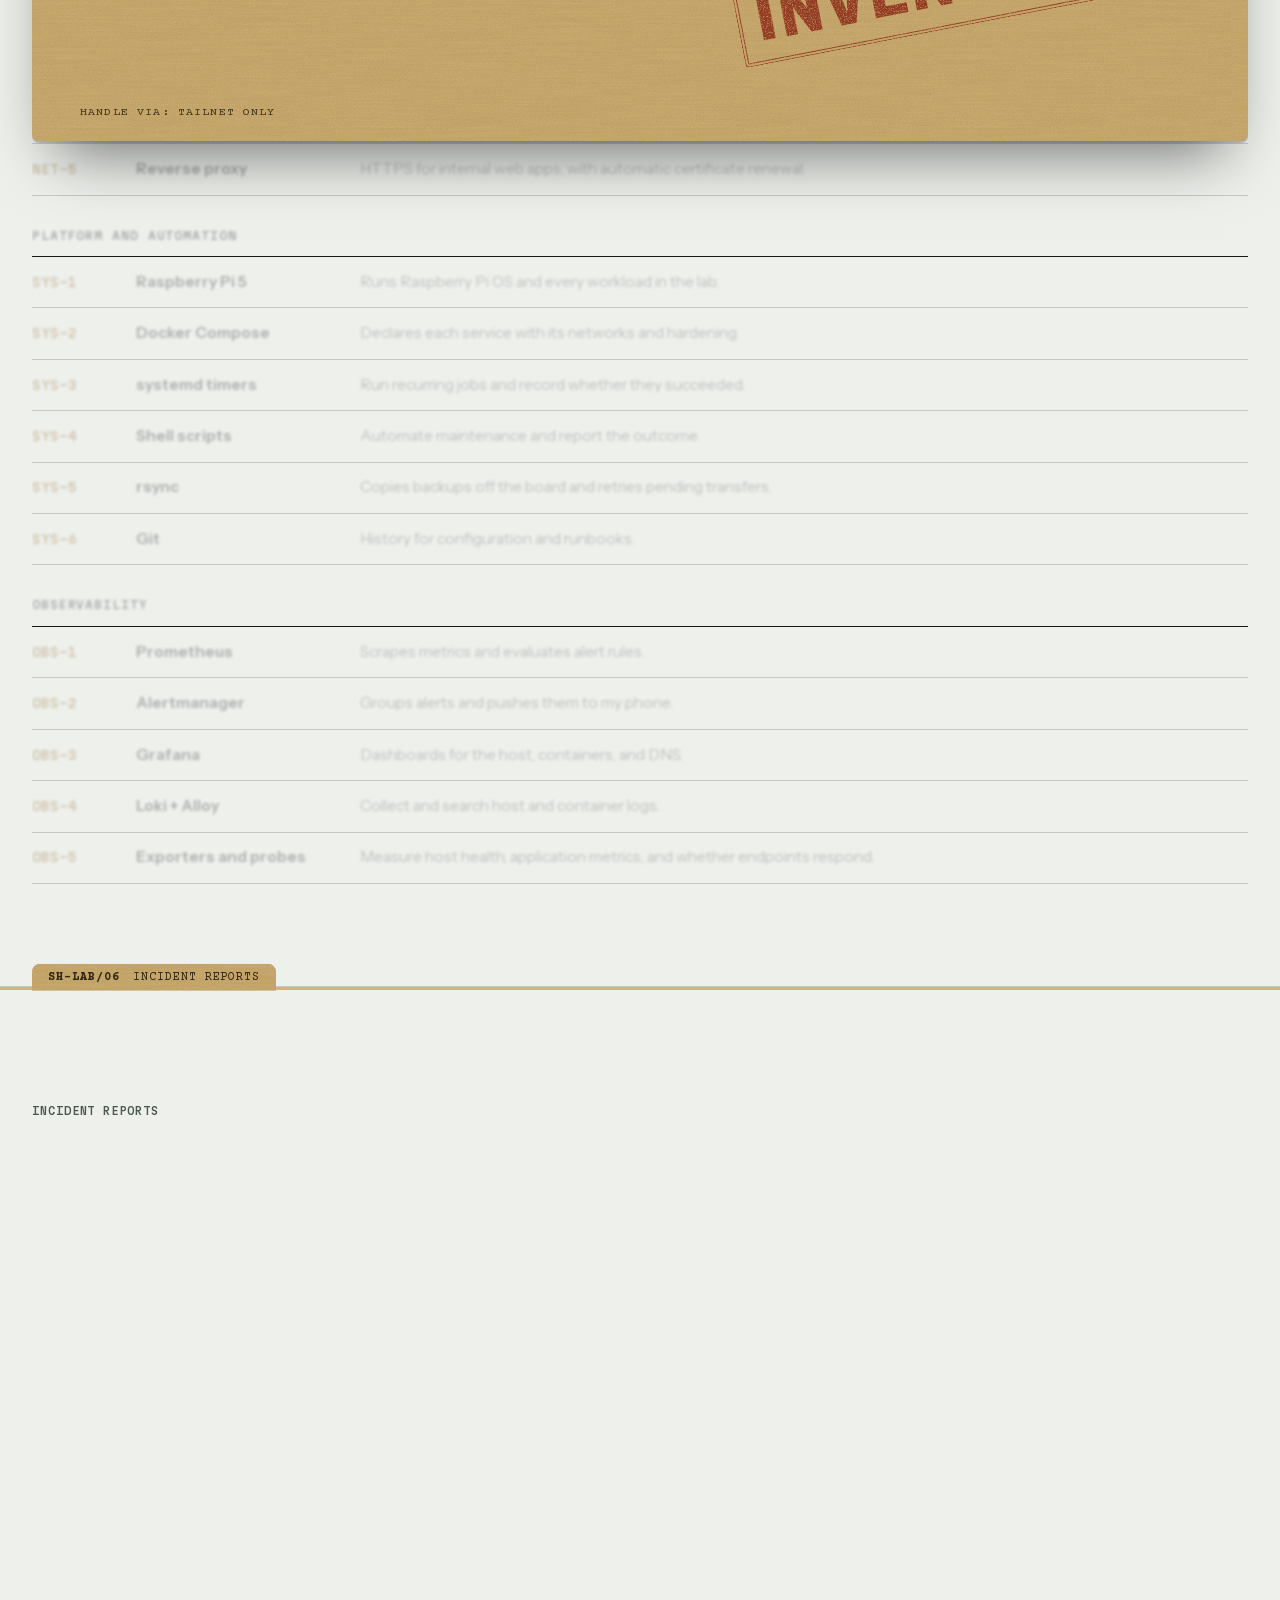
==== commit 97eee1a1: "Load faster, add a strict CSP, a 404 page and some easter eggs The open folder now drops onto the de" ====
--- a/docs/index.html
+++ b/docs/index.html
@@ -3,6 +3,8 @@
 <head>
 <meta charset="utf-8">
 <meta name="viewport" content="width=device-width, initial-scale=1, viewport-fit=cover">
+<meta http-equiv="Content-Security-Policy" content="default-src 'none'; script-src 'self' 'sha256-Ecb6fYCqgc23mB1Lrd+543Ro8XZFUkgJPujVR7ALhgc='; style-src 'self'; img-src 'self' data:; font-src 'self'; base-uri 'none'; form-action 'none'; upgrade-insecure-requests">
+<meta name="referrer" content="no-referrer">
 <title>sh_lab · Raspberry Pi 5 homelab by Dimitris Pournatzis</title>
 <meta name="description" content="sh_lab is Dimitris Pournatzis’s Raspberry Pi 5 homelab for practicing Linux hardening, private networking, monitoring, and recovery. No open ports, six layers of defense, and incident reports with verification.">
 <meta name="color-scheme" content="light dark">
@@ -15,17 +17,18 @@
 <meta property="og:type" content="website">
 <meta property="og:url" content="https://dimpourn.github.io/sh_lab/">
 <meta property="og:site_name" content="sh_lab">
-<meta property="og:image" content="https://dimpourn.github.io/sh_lab/assets/img/og.jpg">
+<meta property="og:image" content="https://dimpourn.github.io/sh_lab/assets/img/og-desk.jpg">
 <meta property="og:image:type" content="image/jpeg">
 <meta property="og:image:width" content="1200">
 <meta property="og:image:height" content="630">
-<meta property="og:image:alt" content="sh_lab: One Raspberry Pi 5. No open ports. A scan of TCP ports 1 to 1024 finds zero open.">
+<meta property="og:image:alt" content="A case file open on a desk under a lamp: a routing slip reading “A homelab, declassified.” beside a security assessment of a Raspberry Pi 5 homelab.">
 <meta name="twitter:card" content="summary_large_image">
+<meta name="twitter:image" content="https://dimpourn.github.io/sh_lab/assets/img/og-desk.jpg">
 <link rel="preload" href="./assets/fonts/archivo.woff2" as="font" type="font/woff2" crossorigin>
 <link rel="preload" href="./assets/fonts/instrument-sans.woff2" as="font" type="font/woff2" crossorigin>
-<link rel="stylesheet" href="./site.css?v=stage1">
+<link rel="stylesheet" href="./site.css?v=stage2">
 <link rel="preload" href="./assets/fonts/courier-prime-400.woff2" as="font" type="font/woff2" crossorigin>
-<link rel="stylesheet" href="./case.css?v=2">
+<link rel="stylesheet" href="./case.css?v=3">
 <script>(function(){var d=document.documentElement;d.classList.add("js");if(!matchMedia("(prefers-reduced-motion: reduce)").matches){d.classList.add("motion");setTimeout(function(){if(!window.__shlabMotion)d.classList.remove("motion")},3000)}})();</script>
 </head>
 <body>
@@ -39,6 +42,7 @@
   <svg viewBox="0 0 24 24" width="20" height="20" fill="none" stroke="currentColor" stroke-width="1.8" stroke-linecap="round" stroke-linejoin="round" aria-hidden="true"><path d="M4 9.5h3.5L12 5.5v13l-4.5-4H4z"/><path class="sound-on" d="M15.5 9a4 4 0 0 1 0 6M18 6.5a7.5 7.5 0 0 1 0 11"/><path class="sound-off" d="M16 9.5l5 5m0-5l-5 5"/></svg>
 </button>
 <div class="file-veil" aria-hidden="true"><p class="file-veil-tab"></p></div>
+<div class="egg-slip" role="status" aria-live="polite"></div>
 <main id="main">
 
 <section class="case" id="top" aria-labelledby="hero-title">
@@ -48,7 +52,7 @@
       <div class="case-cam">
         <div class="case-walk">
           <div class="case-desk" aria-hidden="true"><i class="case-mat"></i><i class="case-pen"></i><i class="case-ring"></i></div>
-          <span class="case-key" tabindex="0" role="img" aria-label="A hardware security key">
+          <span class="case-key" tabindex="0" role="button" aria-label="Hardware security key. Touch it.">
             <i class="case-key-ring"></i><i class="case-key-touch"></i><i class="case-key-plug"></i>
             <span class="case-tip" aria-hidden="true">Something you have.</span>
           </span>
@@ -115,7 +119,7 @@
             </article>
             <div class="case-cover">
               <div class="case-face case-front" aria-hidden="true">
-                <p class="case-label"><b>FILE SH-LAB/01</b><br>Security assessment<br>Raspberry Pi 5 homelab<br><span>Subject: D. Pournatzis</span></p>
+                <p class="case-label case-label-main"><b>FILE SH-LAB/01</b><br><strong class="case-big">Security<br>assessment</strong><br>Raspberry Pi 5 homelab<br><span>Subject: D. Pournatzis</span></p>
                 <span class="case-stamp case-stamp-big">Classified</span>
                 <span class="case-stamp case-stamp-blue">Declassified · 2026</span>
                 <span class="case-handle">Handle via: tailnet only</span>
@@ -126,12 +130,12 @@
                 <p class="case-slip">Routing slip · SH-LAB/01</p>
                 <p class="case-tofrom">To: whoever opens this<br>From: Dimitris Pournatzis</p>
                 <h1 id="hero-title"><span class="case-h1a">A homelab,</span> <span class="case-h1b">declassified.</span></h1>
-                <p class="case-lede">One Raspberry Pi 5. No open ports. Six layers between the internet and a service, and every incident closed with proof. Two lines stay redacted on purpose.</p>
+                <p class="case-lede">One Raspberry Pi 5. No open ports. Six layers between the internet and a service, and every incident closed with proof.</p>
                 <div class="case-cta">
                   <a class="case-btn case-btn-solid" href="#board">Open the file</a>
                   <a class="case-btn case-btn-line" href="#incidents">Read the incident reports</a>
                 </div>
-                <span class="case-note" aria-hidden="true">Tailnet Lock:<br>1 signer</span>
+                <span class="case-note" aria-hidden="true">Tailnet Lock:<br>On</span>
                 <i class="case-shade" aria-hidden="true"></i>
               </div>
             </div>
@@ -647,6 +651,7 @@
   <div class="shell footer-inner">
     <p><strong>sh_lab</strong> · Dimitris Pournatzis · Rev 2026.11</p>
     <p class="footer-note">No trackers and no third-party requests. Fonts are self-hosted.</p>
+    <p class="footer-seal"><span class="footer-stamp">Hardened</span><span class="footer-seal-note">Strict Content Security Policy<br>No cookies · No referrer</span></p>
     <nav class="footer-links" aria-label="Profiles">
       <a href="https://github.com/DimPourn">GitHub</a>
       <a href="https://www.linkedin.com/in/dimpournatzis">LinkedIn</a>
@@ -661,7 +666,7 @@
 <script src="./vendor/DrawSVGPlugin.min.js" defer></script>
 <script src="./vendor/ScrambleTextPlugin.min.js" defer></script>
 <script src="./vendor/lenis.min.js" defer></script>
-<script src="./app.js?v=stage3" defer></script>
-<script src="./case.js?v=3" defer></script>
+<script src="./app.js?v=stage4" defer></script>
+<script src="./case.js?v=4" defer></script>
 </body>
 </html>
--- a/docs/site.css
+++ b/docs/site.css
@@ -1,9 +1,9 @@
 /* Layout: an engineering datasheet for one board. Side-headed sections on a 12-column sheet,
    hairline rules, and technical drawings (board view, stack-up cross-section) carry the identity. */
 
-@font-face { font-family: "Archivo"; src: url("./assets/fonts/archivo.woff2") format("woff2"); font-weight: 100 900; font-stretch: 62% 125%; font-display: swap; }
-@font-face { font-family: "Instrument Sans"; src: url("./assets/fonts/instrument-sans.woff2") format("woff2"); font-weight: 400 700; font-stretch: 75% 100%; font-display: swap; }
-@font-face { font-family: "Martian Mono"; src: url("./assets/fonts/martian-mono.woff2") format("woff2"); font-weight: 100 800; font-stretch: 75% 112.5%; font-display: swap; }
+@font-face { font-family: "Archivo"; src: url("./assets/fonts/archivo.woff2") format("woff2"); font-weight: 700 800; font-stretch: 68% 85%; font-display: swap; }
+@font-face { font-family: "Instrument Sans"; src: url("./assets/fonts/instrument-sans.woff2") format("woff2"); font-weight: 400 700; font-display: swap; }
+@font-face { font-family: "Martian Mono"; src: url("./assets/fonts/martian-mono.woff2") format("woff2"); font-weight: 400 700; font-stretch: 87.5% 100%; font-display: swap; }
 
 :root {
   --paper: #eef0ec;
@@ -95,115 +95,7 @@
 
 .progress { position: fixed; top: 0; left: 0; right: 0; z-index: 30; height: 2px; background: var(--copper); transform: scaleX(0); transform-origin: 0 50%; pointer-events: none; }
 
-/* Hero: a night-shift stage that stays dark in both themes. */
-.hero {
-  --stage: #050807;
-  --stage-ink: #e7eee9;
-  --stage-ink-2: #9fb0a6;
-  --stage-green: #5fbf8c;
-  --stage-gold: #e2b65c;
-  --stage-red: #ff5a4f;
-  --stage-line: rgba(95, 191, 140, .07);
-  position: relative;
-  isolation: isolate;
-  overflow: hidden;
-  min-height: 100svh;
-  display: grid;
-  align-items: center;
-  padding-block: calc(env(safe-area-inset-top, 0px) + clamp(3.5rem, 8vh, 6rem)) clamp(5rem, 12vh, 8rem);
-  background: radial-gradient(60% 55% at 74% 46%, rgba(31, 94, 67, .42), transparent 72%), var(--stage);
-  color: var(--stage-ink);
-  color-scheme: dark;
-}
-.hero-grid-lines {
-  position: absolute; inset: 0; z-index: -2; pointer-events: none;
-  background-image: linear-gradient(var(--stage-line) 1px, transparent 1px), linear-gradient(90deg, var(--stage-line) 1px, transparent 1px);
-  background-size: 56px 56px;
-  -webkit-mask-image: radial-gradient(75% 70% at 60% 50%, #000 25%, transparent 80%);
-  mask-image: radial-gradient(75% 70% at 60% 50%, #000 25%, transparent 80%);
-}
-.hero-mesh {
-  position: absolute; inset: 0; z-index: -1; pointer-events: none;
-  -webkit-mask-image: radial-gradient(85% 95% at 70% 45%, #000 38%, transparent 92%);
-  mask-image: radial-gradient(85% 95% at 70% 45%, #000 38%, transparent 92%);
-}
-.hero-mesh canvas { opacity: .72; pointer-events: none; }
-.hero-inner {
-  display: grid;
-  grid-template-columns: minmax(0, 7fr) minmax(0, 5fr);
-  grid-template-areas: "label scan" "title scan" "lede scan" "cta scan";
-  grid-template-rows: auto auto auto 1fr;
-  column-gap: clamp(2rem, 6vw, 6rem);
-  row-gap: 1.6rem;
-  align-items: start;
-}
-.hero-label { grid-area: label; color: var(--stage-ink-2); align-self: end; }
-.hero h1 {
-  grid-area: title;
-  font-family: var(--font-display);
-  font-weight: 800;
-  font-stretch: 62%;
-  font-size: clamp(3.4rem, 14vw, 6.8rem);
-  line-height: .88;
-  letter-spacing: -.01em;
-  text-transform: uppercase;
-  text-wrap: wrap;
-}
-@media (min-width: 1081px) { .hero h1 { font-size: min(6.2vw, 5.6rem); } }
-.h1-a, .h1-b { display: block; }
-.h1-b { color: var(--stage-green); transition: text-shadow .6s ease; }
-.hero.is-secured .h1-b { text-shadow: 0 0 28px rgba(95, 191, 140, .45); }
-.hero .lede { grid-area: lede; color: var(--stage-ink-2); font-size: clamp(1.05rem, 1.35vw, 1.2rem); line-height: 1.6; max-width: 34rem; }
-.hero .cta { grid-area: cta; display: flex; flex-wrap: wrap; gap: .75rem; align-self: start; }
-.btn {
-  display: inline-flex; align-items: center; min-height: 3rem; padding: 0 1.3rem;
-  font: 600 .95rem/1 var(--font-body); text-decoration: none;
-  border: 1.5px solid var(--stage-ink); border-radius: 3px;
-  transition: background-color .25s ease, color .25s ease, border-color .25s ease, transform .25s ease;
-}
-.btn:active { transform: translateY(1px); }
-.btn-solid { background: var(--stage-ink); color: var(--stage); }
-.btn-solid:hover { background: var(--stage-green); border-color: var(--stage-green); color: var(--stage); }
-.btn-line { color: var(--stage-ink); border-color: rgba(231, 238, 233, .35); }
-.btn-line:hover { border-color: var(--stage-gold); color: var(--stage-gold); }
-
-.scan { grid-area: scan; align-self: center; justify-self: end; width: min(100%, 34rem); perspective: 1400px; }
-html:not(.js) .scan { display: none; }
-.scan-frame {
-  position: relative;
-  aspect-ratio: 1;
-  max-width: 100%;
-  padding: clamp(10px, 1.6vw, 16px);
-  border: 1px solid rgba(95, 191, 140, .22);
-  border-radius: 6px;
-  background: linear-gradient(160deg, rgba(14, 26, 20, .82), rgba(4, 7, 6, .9));
-  box-shadow: 0 50px 120px -50px rgba(0, 0, 0, .9), 0 0 0 1px rgba(0, 0, 0, .6), inset 0 0 80px rgba(31, 94, 67, .28);
-  transform-style: preserve-3d;
-  will-change: transform;
-}
-.scan-canvas { display: block; width: 100%; height: 100%; }
-.crop { position: absolute; width: 16px; height: 16px; border: 0 solid var(--stage-gold); }
-.crop-tl { top: -7px; left: -7px; border-top-width: 1.5px; border-left-width: 1.5px; }
-.crop-tr { top: -7px; right: -7px; border-top-width: 1.5px; border-right-width: 1.5px; }
-.crop-bl { bottom: -7px; left: -7px; border-bottom-width: 1.5px; border-left-width: 1.5px; }
-.crop-br { bottom: -7px; right: -7px; border-bottom-width: 1.5px; border-right-width: 1.5px; }
-.scan-hud {
-  display: flex; justify-content: space-between; gap: 1rem; margin-top: 1rem;
-  font: 500 .68rem/1.4 var(--font-mono); letter-spacing: .1em; text-transform: uppercase;
-  color: var(--stage-ink-2); font-variant-numeric: tabular-nums;
-}
-.scan-hud b { color: var(--stage-ink); font-weight: 600; }
-.scan-open b { color: var(--stage-gold); transition: color .4s ease, text-shadow .4s ease; }
-.scan.is-done .scan-open b { color: var(--stage-green); text-shadow: 0 0 12px rgba(95, 191, 140, .7); }
-
-.hero-cue { position: absolute; left: 50%; bottom: calc(2.75rem + env(safe-area-inset-bottom, 0px)); width: 1px; height: 3.25rem; margin-left: -.5px; background: linear-gradient(rgba(231, 238, 233, .05), rgba(231, 238, 233, .35)); }
-.hero-cue i { position: absolute; left: -2.5px; top: 0; width: 6px; height: 6px; border-radius: 50%; background: var(--stage-gold); box-shadow: 0 0 10px var(--stage-gold); }
-@media (prefers-reduced-motion: no-preference) {
-  .hero-cue i { animation: cue 2.2s cubic-bezier(.6, 0, .4, 1) infinite; }
-}
-@keyframes cue { 0% { transform: translateY(0); opacity: 0; } 15% { opacity: 1; } 85% { opacity: 1; } 100% { transform: translateY(3.1rem); opacity: 0; } }
-
-/* The rest of the page is a sheet that slides over the hero. */
+/* The rest of the page is a sheet that slides over the desk. */
 .sheet {
   position: relative;
   z-index: 2;
@@ -471,8 +363,6 @@
 .footer-links { display: flex; gap: 1.25rem; margin-left: auto; }
 .footer-links a { display: inline-flex; align-items: center; min-height: 44px; }
 
-.motion .hero-label, .motion .hero h1, .motion .hero .lede, .motion .hero .cta, .motion .scan, .motion .hero-mesh { visibility: hidden; }
-
 /* Motion-only states */
 .band::after { content: ""; position: absolute; left: 0; right: 0; top: -1px; height: 2px; background: var(--copper); transform: scaleX(0); transform-origin: 0 50%; transition: transform .8s cubic-bezier(.2, .7, .2, 1); pointer-events: none; }
 .band.is-active::after { transform: scaleX(1); }
@@ -490,10 +380,6 @@
 
 /* Responsive */
 @media (max-width: 1080px) {
-  .hero { min-height: auto; }
-  .hero-mesh { -webkit-mask-image: radial-gradient(120% 60% at 55% 58%, #000 30%, transparent 85%); mask-image: radial-gradient(120% 60% at 55% 58%, #000 30%, transparent 85%); }
-  .hero-inner { grid-template-columns: minmax(0, 1fr); grid-template-areas: "label" "title" "scan" "lede" "cta"; grid-template-rows: none; }
-  .scan { justify-self: start; width: min(100%, 30rem); margin-block: .75rem 1rem; }
   .plate .board-fig { grid-template-columns: minmax(0, 1fr); }
   .plate .legend { grid-template-columns: repeat(2, minmax(0, 1fr)); }
   .specs { grid-template-columns: repeat(3, minmax(0, 1fr)); }
@@ -508,8 +394,6 @@
 @media (max-width: 760px) {
   .plate .legend { grid-template-columns: minmax(0, 1fr); }
   .sheet { border-radius: 1.25rem 1.25rem 0 0; margin-top: -1.25rem; }
-  .hero-cue { display: none; }
-  .hero { padding-block: calc(env(safe-area-inset-top, 0px) + 2.5rem) 3.5rem; }
   .legend { grid-template-columns: minmax(0, 1fr); }
   .specs { grid-template-columns: repeat(2, minmax(0, 1fr)); }
   .specs > div, .specs > div + div { padding: .9rem .9rem 1rem 0; border-left: 0; }
--- a/docs/case.css
+++ b/docs/case.css
@@ -16,9 +16,10 @@
   --file-manila: #d4b375;
   --file-ink: #33270f;
   --file-paper: #fbfaf4;
-}
-@media (prefers-color-scheme: dark) { :root:not([data-theme="light"]) { --file-manila: #8c7346; --file-ink: #f3e7cc; } }
-:root[data-theme="dark"] { --file-manila: #8c7346; --file-ink: #f3e7cc; }
+  --seal: #b3352b;
+}
+@media (prefers-color-scheme: dark) { :root:not([data-theme="light"]) { --file-manila: #6b5733; --file-ink: #f3e7cc; --seal: #e0574a; } }
+:root[data-theme="dark"] { --file-manila: #6b5733; --file-ink: #f3e7cc; --seal: #e0574a; }
 
 .case {
   --type: "Courier Prime", "Courier New", ui-monospace, monospace;
@@ -71,6 +72,10 @@
 
 .case-main { --f: #cfac6c; }
 .case-main .case-face.case-front { --f: #d6b577; }
+.case-label-main { left: 32px; top: 40px; width: 416px; padding: 16px 20px 15px; }
+.case-big { font: 800 70px/.9 var(--display); font-stretch: 72%; letter-spacing: -.005em; text-transform: uppercase; color: var(--ink); }
+.case-main .case-front .case-stamp-big { top: 330px; }
+.case-main .case-front .case-stamp-blue { top: 440px; }
 
 .case-stamp { position: absolute; padding: 7px 15px; border: 4px double var(--stamp); border-radius: 4px; color: var(--stamp); font-family: var(--display); font-weight: 800; font-stretch: 75%; letter-spacing: .04em; line-height: 1; text-transform: uppercase; mix-blend-mode: multiply; -webkit-mask-image: var(--ink-mask); mask-image: var(--ink-mask); }
 .case-stamp-big { left: 58px; top: 280px; font-size: 60px; transform: rotate(-11deg); opacity: .82; }
@@ -141,6 +146,10 @@
   .case-pen { left: 520px; top: 716px; width: 170px; }
   .case-ring { left: 1110px; top: 1390px; width: 90px; height: 90px; }
   .case-label { left: 26px; top: 48px; width: 230px; font-size: 13px; }
+  .case-label-main { left: 22px; top: 36px; width: 296px; padding: 13px 16px 12px; }
+  .case-big { font-size: 50px; }
+  .case-main .case-front .case-stamp-big { top: 276px; }
+  .case-main .case-front .case-stamp-blue { top: 372px; }
   .case-stamp-big { left: 30px; top: 250px; font-size: 46px; }
   .case-stamp-blue { left: 110px; top: 340px; font-size: 18px; }
   .case-grommet { top: 270px; }
@@ -157,7 +166,8 @@
 }
 
 /* ── The pile: eight files under the open one, side tabs as the site menu ── */
-.case-pile { position: absolute; inset: 0; }
+.case-pile { position: absolute; inset: 0; pointer-events: none; } /* only the folders take clicks, so the key beside the pile stays reachable */
+.case-pile > .case-file { pointer-events: auto; }
 .case-file { --x: 8px; --r: 0deg; display: block; color: inherit; text-decoration: none; transform: translate(var(--x), 0) rotate(var(--r)); outline: none; }
 .case-file:nth-child(odd) { --f: #c9a767; }
 .case-file:nth-child(even) { --f: #c2a061; }
@@ -184,13 +194,13 @@
 
 /* ── Desk easter eggs ── */
 .case-tip { position: absolute; left: 50%; bottom: calc(100% + 9px); z-index: 6; padding: 5px 9px; border-radius: 3px; background: #1b1d1a; color: #efeee5; font: 12px/1.2 var(--type); letter-spacing: .02em; white-space: nowrap; pointer-events: none; opacity: 0; transform: translate(-50%, 4px); transition: opacity .15s ease, transform .15s cubic-bezier(.23, 1, .32, 1); }
-.case-key { position: absolute; left: 62px; top: 688px; width: 98px; height: 30px; border-radius: 9px 7px 7px 9px; background: linear-gradient(180deg, #2a2b2e, #141517 60%, #0d0e10); box-shadow: 0 8px 14px rgba(0, 0, 0, .55), inset 0 1px 0 rgba(255, 255, 255, .08); transform: rotate(-17deg); outline: none; cursor: default; }
+.case-key { position: absolute; left: 62px; top: 688px; width: 98px; height: 30px; border-radius: 9px 7px 7px 9px; background: linear-gradient(180deg, #2a2b2e, #141517 60%, #0d0e10); box-shadow: 0 8px 14px rgba(0, 0, 0, .55), inset 0 1px 0 rgba(255, 255, 255, .08); transform: rotate(-17deg); outline: none; cursor: pointer; -webkit-tap-highlight-color: transparent; }
 .case-key i { position: absolute; display: block; }
 .case-key-ring { left: 7px; top: 9px; width: 12px; height: 12px; border-radius: 50%; background: #0c0a07; box-shadow: inset 0 1px 2px rgba(0, 0, 0, .8); }
 .case-key-touch { left: 40px; top: 6px; width: 18px; height: 18px; border-radius: 50%; background: radial-gradient(circle at 40% 35%, #f0d27a, #b98f2f 70%); box-shadow: 0 0 0 2px #1f2023, 0 0 0 3px rgba(201, 164, 74, .35); }
 .case-key-plug { right: -12px; top: 9px; width: 13px; height: 12px; border-radius: 0 3px 3px 0; background: linear-gradient(180deg, #c9ced2, #8d949a); }
 .case-key .case-tip { transform: translate(-50%, 4px) rotate(17deg); }
-.case-note { position: absolute; right: -14px; top: 24px; width: 116px; box-sizing: border-box; padding: 12px 12px 14px; background-color: #f1d968; background-image: var(--grain), linear-gradient(180deg, rgba(255, 255, 255, .25), transparent 40%); box-shadow: 0 7px 12px rgba(0, 0, 0, .25); transform: rotate(5deg); font: 700 13px/1.35 var(--type); color: #3a3320; pointer-events: none; }
+.case-note { position: absolute; right: -14px; top: 24px; width: 134px; box-sizing: border-box; padding: 12px 12px 14px; background-color: #f1d968; background-image: var(--grain), linear-gradient(180deg, rgba(255, 255, 255, .25), transparent 40%); box-shadow: 0 7px 12px rgba(0, 0, 0, .25); transform: rotate(5deg); font: 700 13px/1.35 var(--type); color: #3a3320; pointer-events: none; }
 .case-v.is-redacted { cursor: help; outline: none; }
 .case-v.is-redacted:focus-visible .case-bar { outline: 2px solid var(--stamp); outline-offset: 2px; }
 .case-v.is-redacted:focus-visible .case-tip, .case-key:focus-visible .case-tip { opacity: 1; transform: translate(-50%, 0); }
@@ -200,12 +210,38 @@
   .case-key:hover .case-tip { opacity: 1; transform: translate(-50%, 0) rotate(17deg); }
 }
 
+.case-key:focus-visible { box-shadow: 0 8px 14px rgba(0, 0, 0, .55), 0 0 0 2px #f4eedd; }
+.case-key.is-touched .case-key-touch { animation: key-blink .9s linear; }
+@keyframes key-blink {
+  0%, 22%, 44%, 66% { background: radial-gradient(circle at 40% 35%, #fff7d6, #ffcf4a 70%); box-shadow: 0 0 0 2px #1f2023, 0 0 16px 5px rgba(255, 207, 74, .7); }
+  11%, 33%, 55%, 77%, 100% { background: radial-gradient(circle at 40% 35%, #f0d27a, #b98f2f 70%); box-shadow: 0 0 0 2px #1f2023, 0 0 0 3px rgba(201, 164, 74, .35); }
+}
+.case-key.is-typing { z-index: 20; }
+.case-key.is-typing .case-tip { left: 0; width: 23ch; white-space: normal; word-break: break-all; opacity: 1; transform: rotate(17deg); transform-origin: 0 100%; font-size: 11px; line-height: 1.35; letter-spacing: .03em; }
+.case-v.is-lifted { cursor: default; }
+.case-v.is-lifted > span:first-child { color: var(--stamp); font-weight: 700; }
+.case-v.is-lifted .case-bar.is-kept { transform: scaleX(0); transition: transform .6s cubic-bezier(.65, 0, .35, 1); }
+
+/* Easter-egg slip: a note that slides in from the bottom edge. */
+.egg-slip { position: fixed; left: max(16px, env(safe-area-inset-left, 0px)); bottom: calc(1rem + env(safe-area-inset-bottom, 0px)); z-index: 46; width: min(23rem, calc(100vw - 32px)); box-sizing: border-box; padding: .85rem 1.1rem 1rem; background-color: var(--file-paper); background-image: var(--grain); color: #2b2b28; font: .84rem/1.5 var(--type); box-shadow: 0 14px 30px -10px rgba(0, 0, 0, .5); pointer-events: none; opacity: 0; transform: translateY(calc(100% + 2rem)) rotate(-1.2deg); transition: transform .3s cubic-bezier(.23, 1, .32, 1), opacity .3s ease; }
+.egg-slip.is-on { opacity: 1; transform: rotate(-1.2deg); transition: transform .4s cubic-bezier(.23, 1, .32, 1), opacity .15s ease; }
+.egg-slip:empty { display: none; }
+.egg-slip b { display: block; margin-bottom: .2rem; font-size: .72rem; letter-spacing: .12em; text-transform: uppercase; color: var(--stamp); }
+.egg-stamp { position: absolute; right: .9rem; top: -.55rem; padding: .15rem .45rem; border: 3px double var(--stamp); border-radius: 3px; color: var(--stamp); font: 800 1rem/1 var(--display); font-stretch: 75%; font-style: normal; letter-spacing: .06em; text-transform: uppercase; transform: rotate(-8deg); opacity: 0; -webkit-mask-image: var(--ink-mask); mask-image: var(--ink-mask); }
+.egg-slip.is-on .egg-stamp { animation: egg-stamp .2s cubic-bezier(.55, 0, 1, .45) .7s forwards; }
+@keyframes egg-stamp { from { opacity: 0; transform: rotate(-8deg) scale(1.8); } to { opacity: .9; transform: rotate(-8deg) scale(1); } }
+
+/* Footer: the site's own stamp. */
+.footer-seal { display: flex; align-items: center; gap: .85rem; margin: 0; }
+.footer-stamp { display: inline-block; padding: .3rem .6rem .22rem; border: 3px double var(--seal); border-radius: 3px; color: var(--seal); font: 800 1.3rem/1 var(--display); font-stretch: 75%; letter-spacing: .06em; text-transform: uppercase; transform: rotate(-6deg); -webkit-mask-image: var(--ink-mask); mask-image: var(--ink-mask); }
+.footer-seal-note { font: .7rem/1.45 var(--type); letter-spacing: .05em; text-transform: uppercase; }
+
 /* Phone file strip (the pile is desktop only). */
 .case-files { display: none; }
 @media (max-width: 759px) {
   .case-pile { display: none; }
   .case-key { left: -112px; top: 50px; }
-  .case-note { right: -6px; top: 16px; width: 98px; padding: 9px 10px 11px; font-size: 12px; }
+  .case-note { right: -6px; top: 16px; width: 118px; padding: 9px 10px 11px; font-size: 12px; }
   .case-files { position: absolute; left: 0; right: 0; bottom: calc(4.2rem + env(safe-area-inset-bottom, 0px)); z-index: 3; display: flex; gap: 6px; overflow-x: auto; padding: 8px max(16px, env(safe-area-inset-left, 0px)) 0; scroll-snap-type: x proximity; scrollbar-width: none; }
   .case-files::-webkit-scrollbar { display: none; }
   .case-files a { flex: none; scroll-snap-align: start; min-height: 44px; box-sizing: border-box; display: flex; flex-direction: column; justify-content: center; padding: 7px 12px 6px; border-radius: 8px 8px 0 0; background-color: var(--file-manila); background-image: var(--fiber), var(--grain); color: var(--file-ink); font: 11px/1.25 var(--type); letter-spacing: .04em; text-decoration: none; box-shadow: 0 -4px 10px rgba(0, 0, 0, .3); }
@@ -236,14 +272,14 @@
 .is-file > .file-tab b { font-weight: 700; margin-right: .35rem; }
 .report.is-file { border-top: 0; margin-top: 2.6rem; }
 .report.is-file > .file-tab { left: 0; }
-.file-cover { display: none; }
+.file-cover { display: none; --ink: #1b1d1a; --ink-2: #5b5d55; }
 .motion .is-file > .file-cover { display: block; position: absolute; z-index: 6; left: var(--gutter, 16px); right: var(--gutter-r, 16px); top: clamp(.75rem, 2vw, 1.4rem); max-width: 76rem; height: min(62vh, 540px); margin-inline: auto; border-radius: 4px 4px 7px 7px; background-color: var(--file-manila); background-image: linear-gradient(180deg, rgba(255, 255, 255, .12), transparent 30%), var(--fiber), var(--grain); box-shadow: 0 2px 0 rgba(0, 0, 0, .18), 0 34px 60px -24px rgba(0, 0, 0, .55); transform-origin: 50% 0; }
 .motion .report.is-file > .file-cover { left: 0; right: 0; top: .5rem; height: min(calc(100% - .5rem), 440px); max-width: none; }
 .file-cover .case-label { display: block; left: clamp(1.5rem, 4vw, 3rem); top: clamp(1.75rem, 5vw, 3.5rem); width: min(19rem, 70%); }
 .file-cover .case-stamp-big { left: auto; right: clamp(1.5rem, 8vw, 6rem); top: auto; bottom: clamp(3rem, 14vh, 7rem); font-size: clamp(2.6rem, 7vw, 4.6rem); }
 .file-cover-tab { display: none; position: absolute; left: clamp(1.5rem, 4vw, 3rem); top: -26px; padding: .45rem 1rem .35rem; border-radius: 8px 8px 0 0; background: inherit; font: 700 .74rem/1 var(--type); letter-spacing: .1em; color: var(--file-ink); }
-.file-cover-note { position: absolute; left: clamp(1.5rem, 4vw, 3rem); bottom: 1.4rem; font: .72rem var(--type); letter-spacing: .1em; text-transform: uppercase; color: color-mix(in srgb, var(--file-ink) 75%, transparent); }
-.file-stamp { justify-self: start; margin-top: .4rem; padding: .25rem .6rem; border: 3px double var(--stamp); border-radius: 3px; color: var(--stamp); font: 800 1.35rem/1 var(--display); font-stretch: 75%; letter-spacing: .05em; text-transform: uppercase; transform: rotate(-7deg); -webkit-mask-image: var(--ink-mask); mask-image: var(--ink-mask); }
+.file-cover-note { position: absolute; left: clamp(1.5rem, 4vw, 3rem); bottom: 1.4rem; font: .72rem var(--type); letter-spacing: .1em; text-transform: uppercase; color: color-mix(in srgb, var(--file-ink) 88%, transparent); }
+.file-stamp { justify-self: start; margin-top: .4rem; padding: .25rem .6rem; border: 3px double var(--seal); border-radius: 3px; color: var(--seal); font: 800 1.35rem/1 var(--display); font-stretch: 75%; letter-spacing: .05em; text-transform: uppercase; transform: rotate(-7deg); -webkit-mask-image: var(--ink-mask); mask-image: var(--ink-mask); }
 
 /* Network: index tabs on the divider pages, staggered like a real set. */
 .band > .divider-tab { position: absolute; top: 0; z-index: 1; width: min(8.5rem, 15%); box-sizing: border-box; padding: .3rem .6rem .25rem; transform: translateY(-100%); border-radius: 6px 6px 0 0; background-color: var(--file-manila); background-image: var(--fiber), var(--grain); color: var(--file-ink); font: 700 .68rem/1.2 var(--type); letter-spacing: .06em; text-transform: uppercase; text-align: center; white-space: nowrap; overflow: hidden; text-overflow: ellipsis; pointer-events: none; }
@@ -267,7 +303,11 @@
 }
 @media (max-width: 759px) {
   .to-desk { top: auto; bottom: calc(1rem + env(safe-area-inset-bottom, 0px)); border-radius: 22px; transform: translateY(160%); }
+  .egg-slip { bottom: calc(4.6rem + env(safe-area-inset-bottom, 0px)); }
+  .footer { padding-bottom: calc(5.5rem + env(safe-area-inset-bottom, 0px)); }
 }
 @media (prefers-reduced-motion: reduce) {
-  .case.is-ready .case-file, .to-desk, .case-tip { transition: none; }
-}
+  .case.is-ready .case-file, .to-desk, .case-tip, .egg-slip, .egg-slip.is-on, .case-v.is-lifted .case-bar.is-kept { transition: none; }
+  .case-key.is-touched .case-key-touch { animation-duration: 1.8s; }
+  .egg-slip.is-on .egg-stamp { animation: none; opacity: .9; }
+}
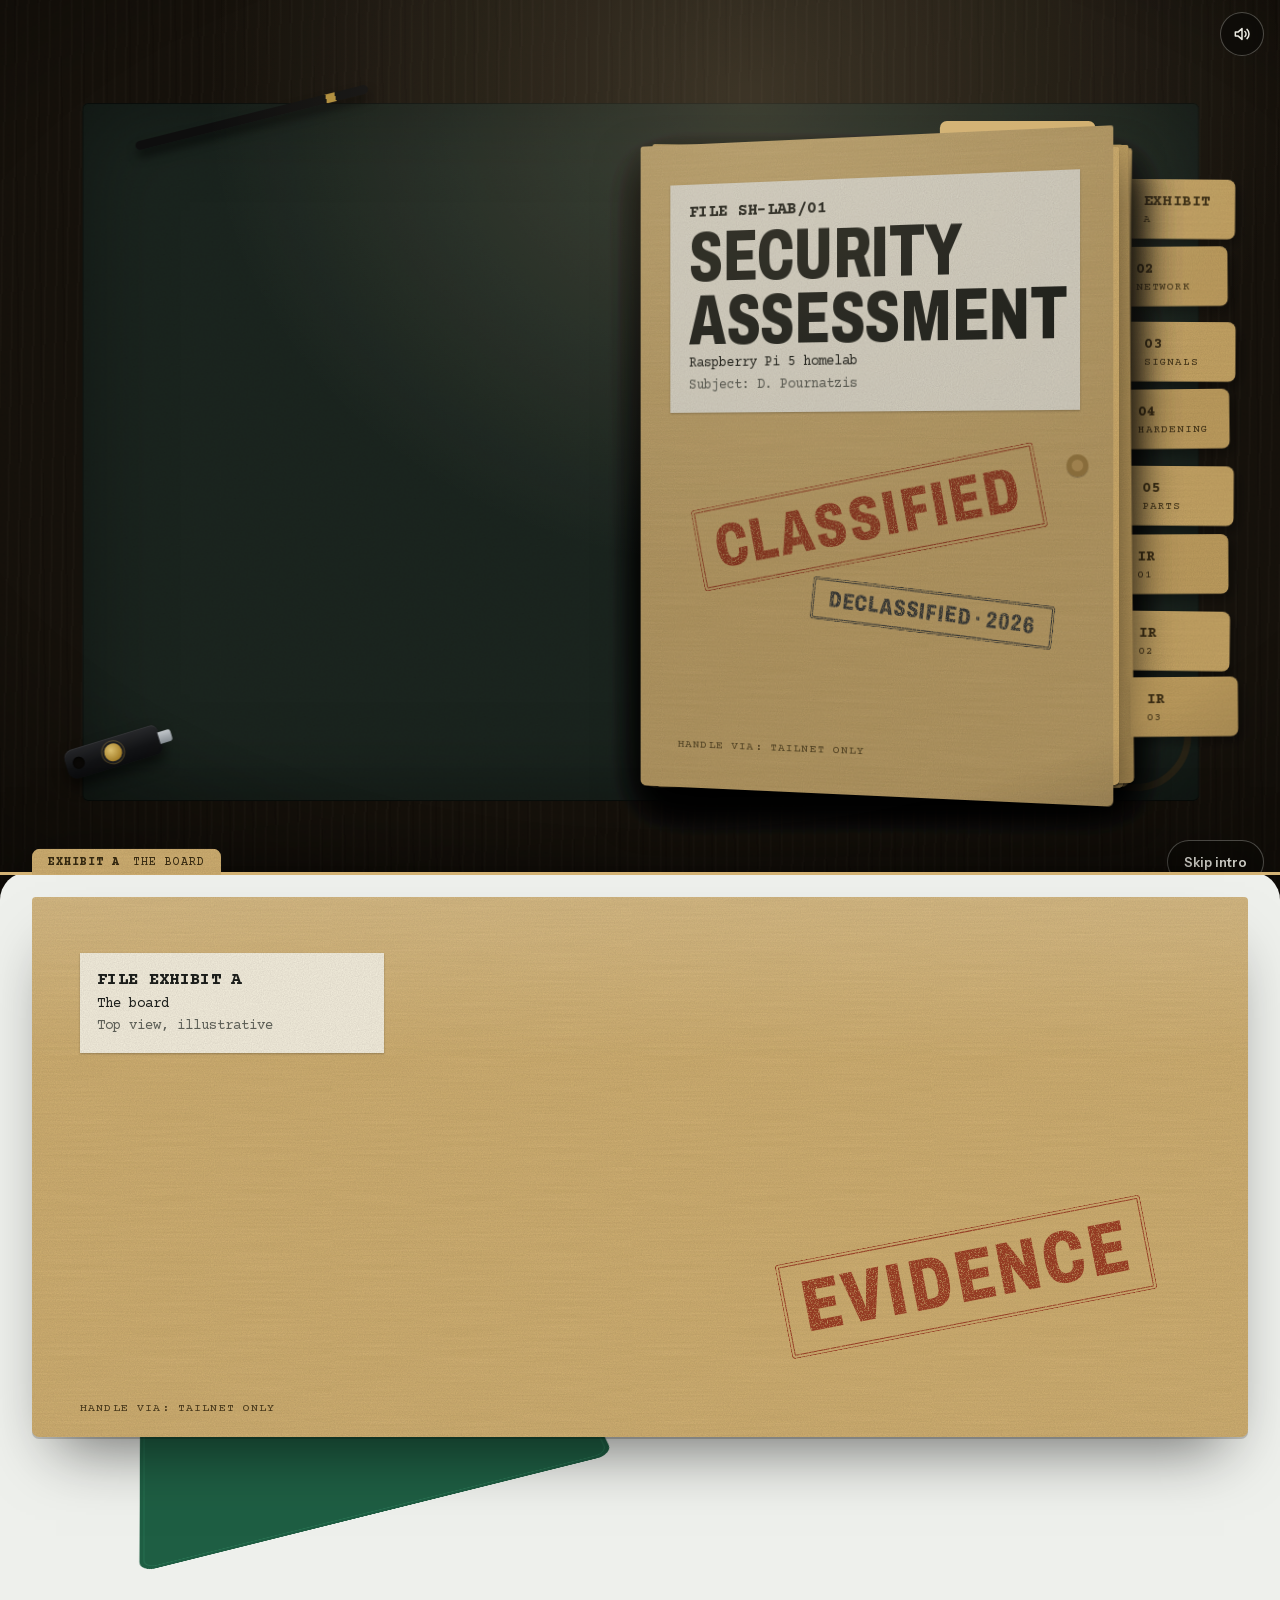
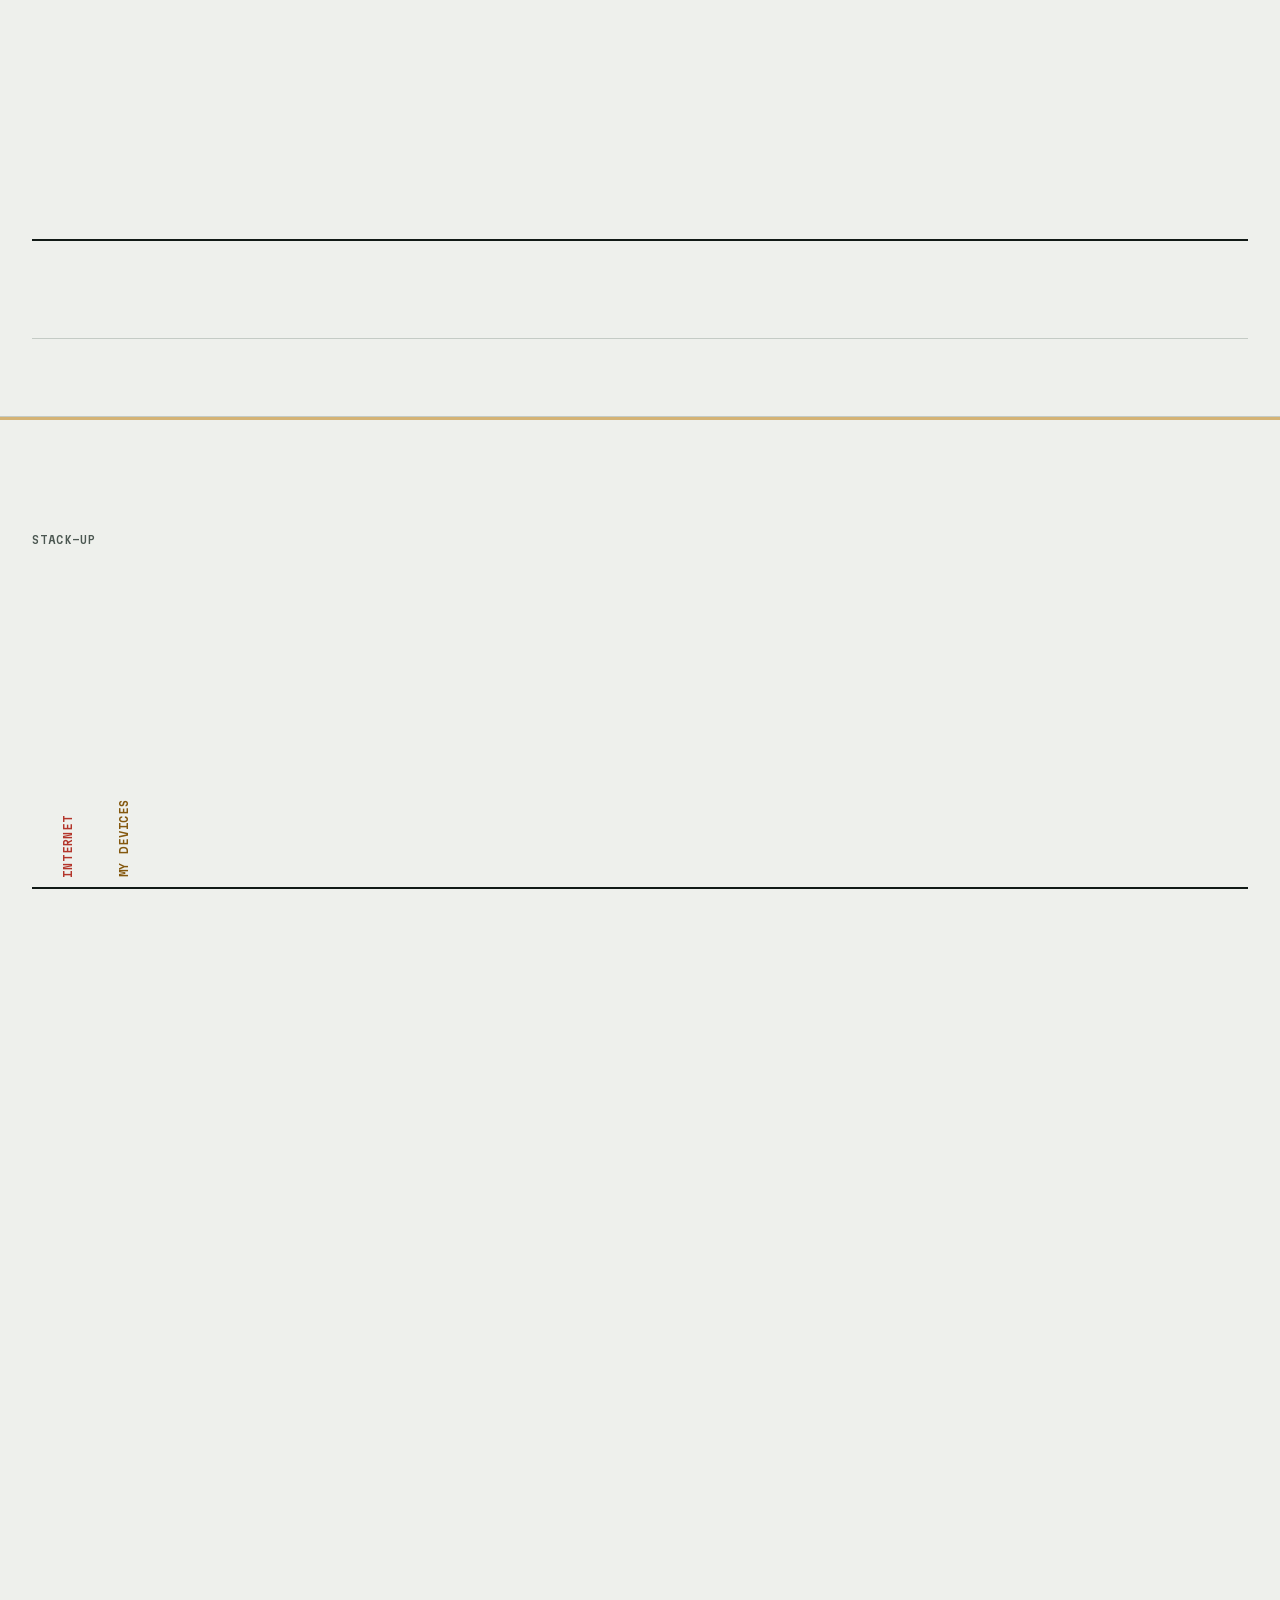
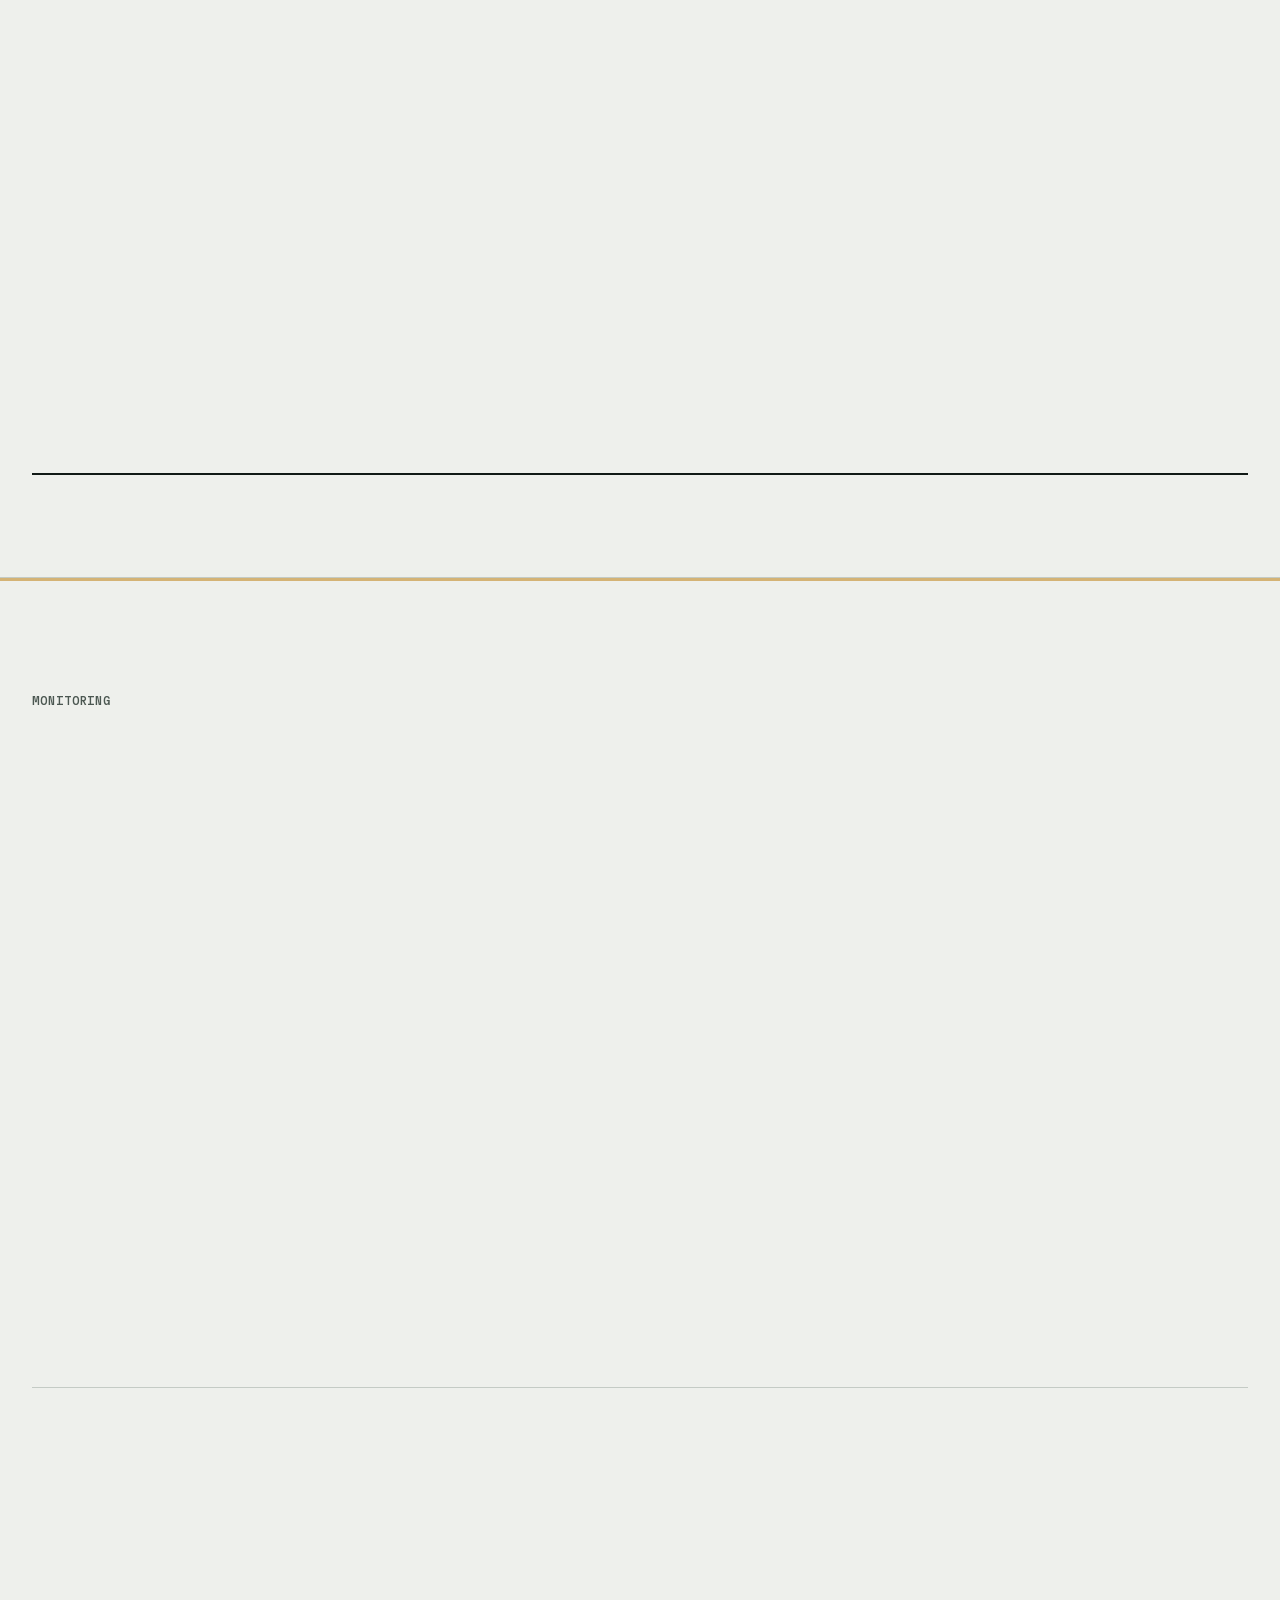
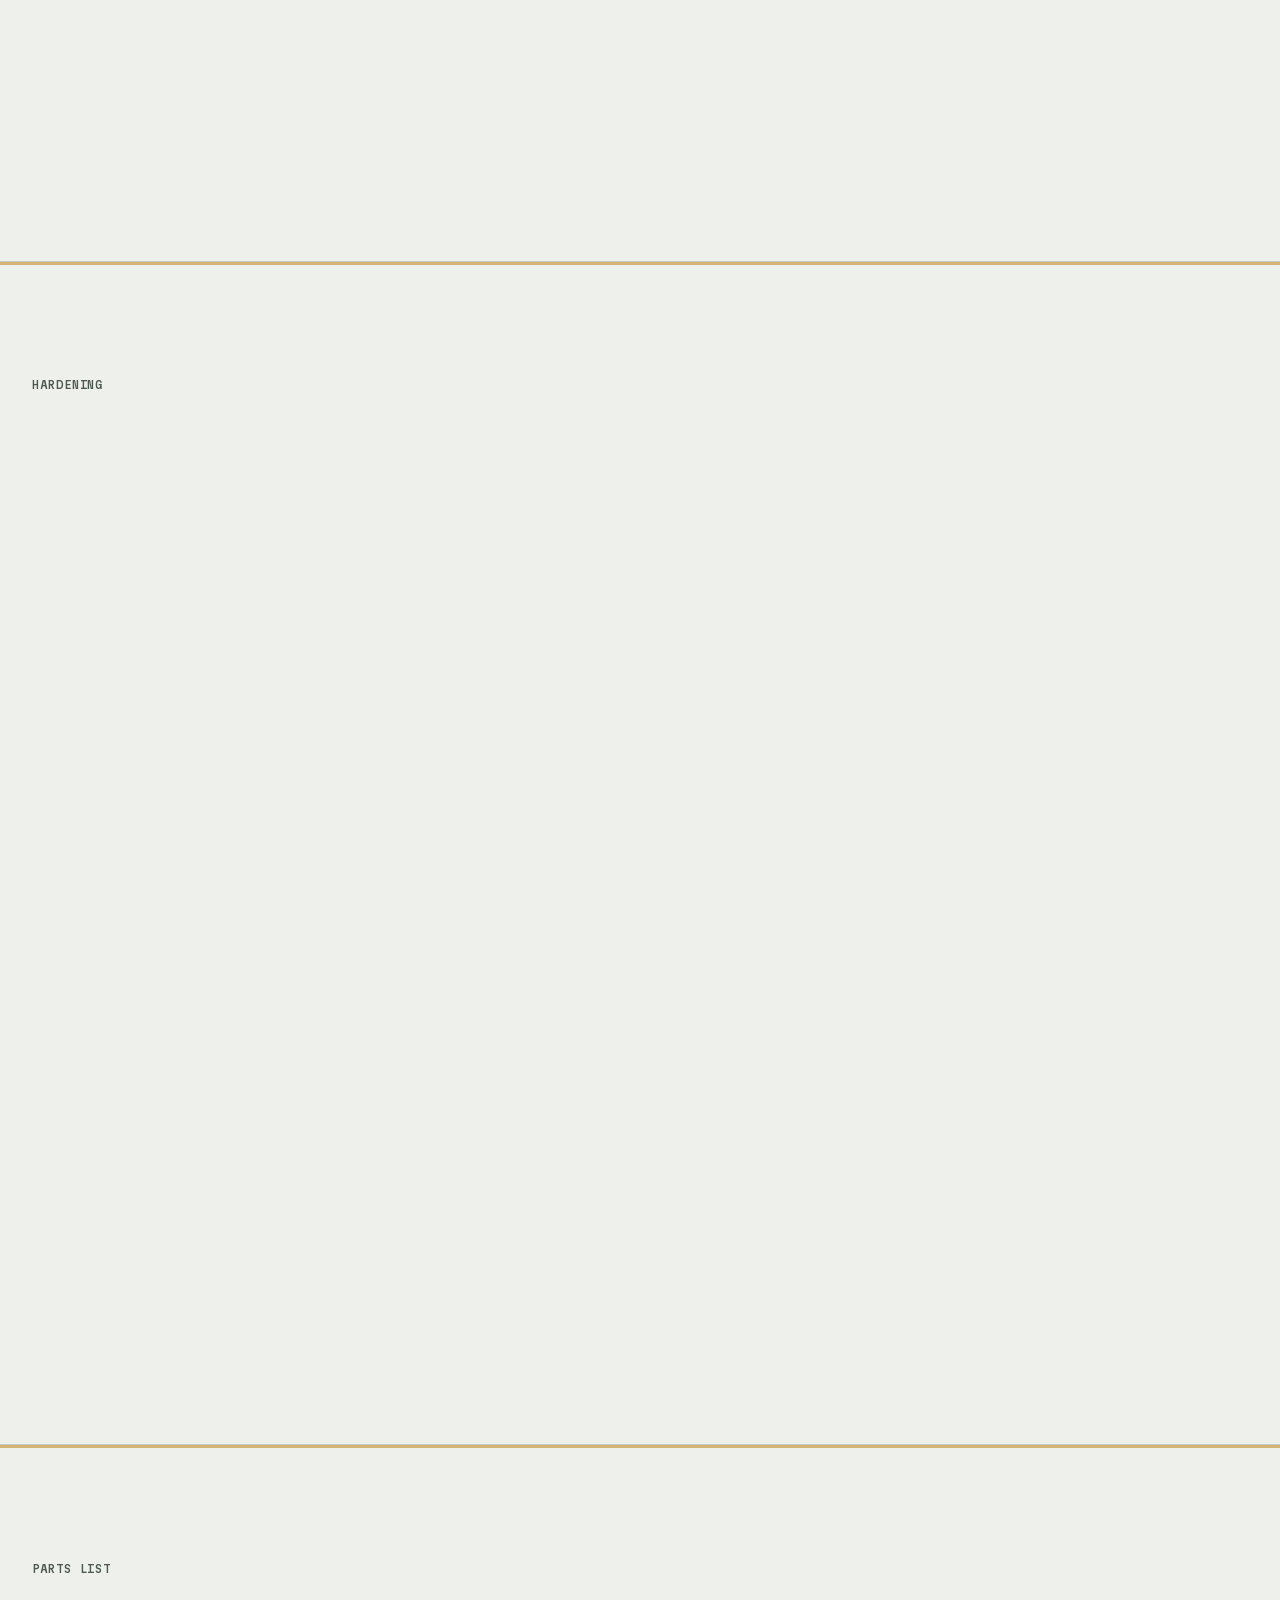
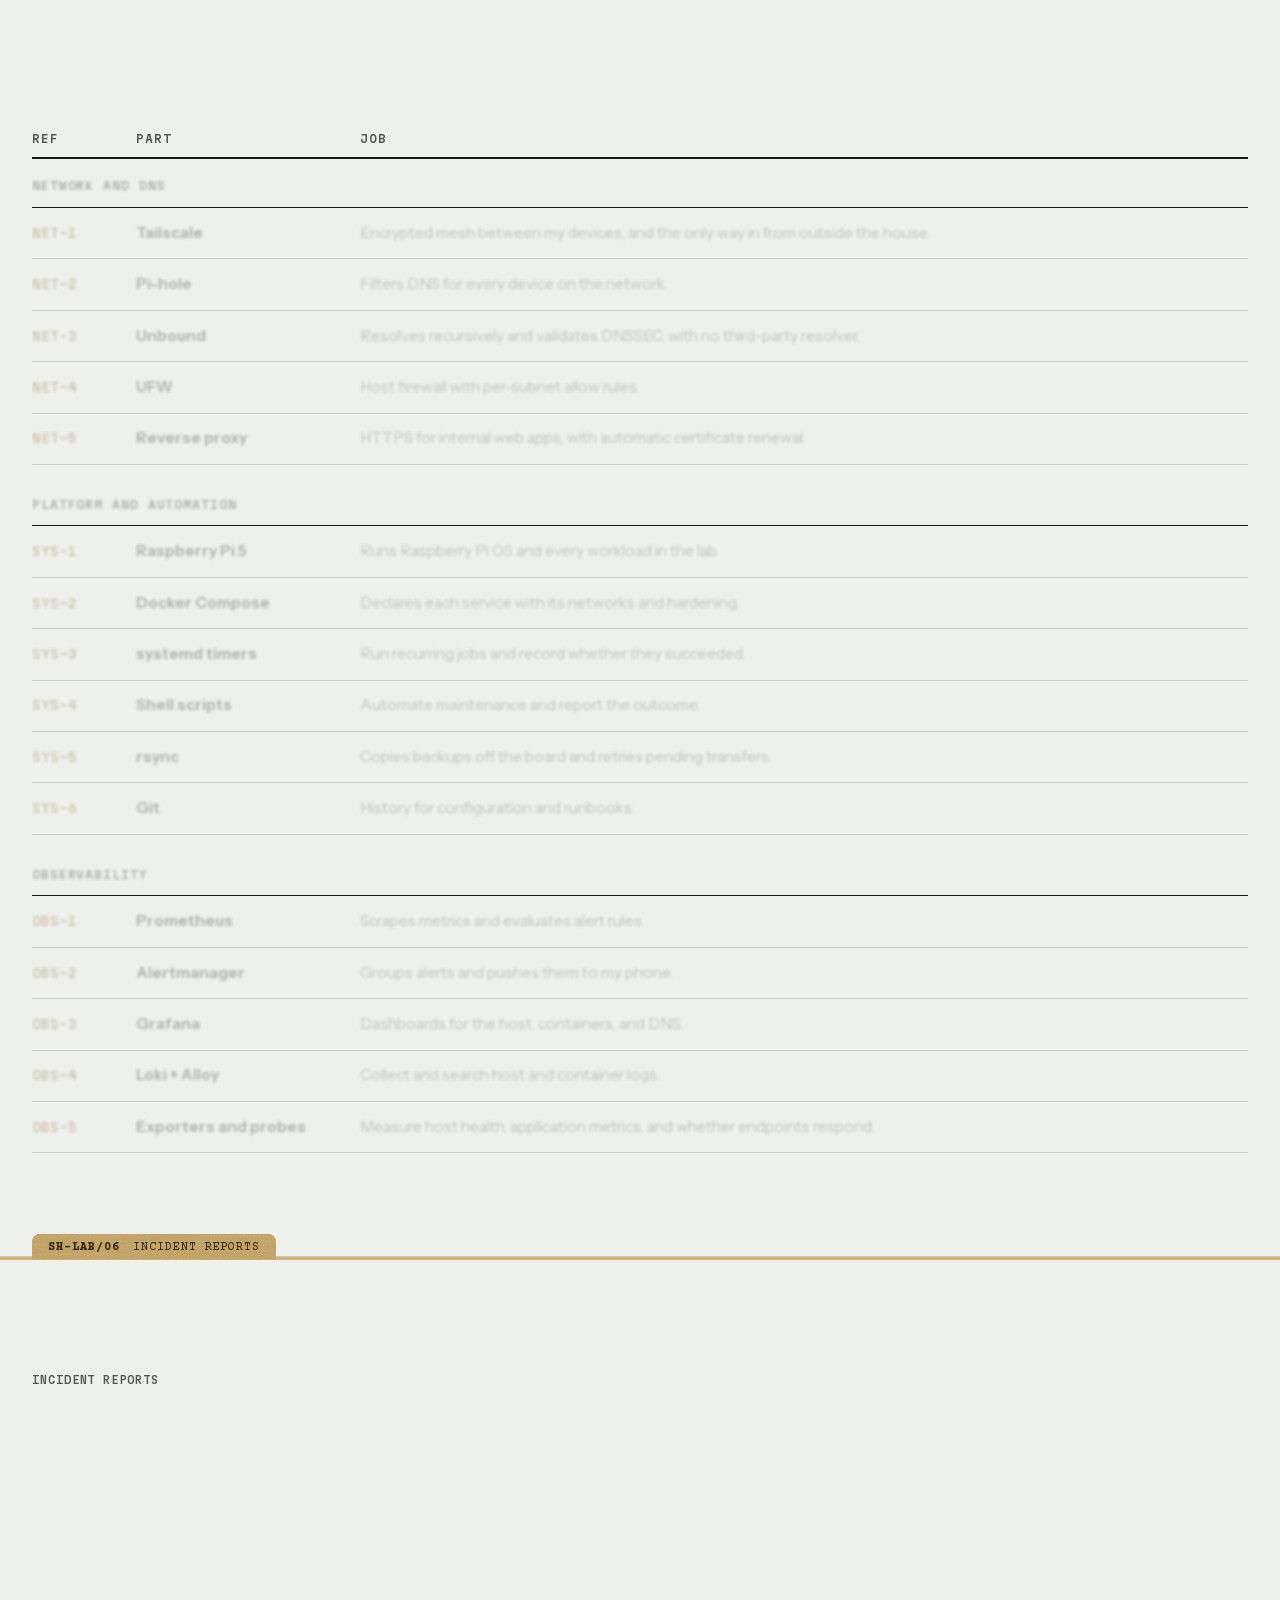
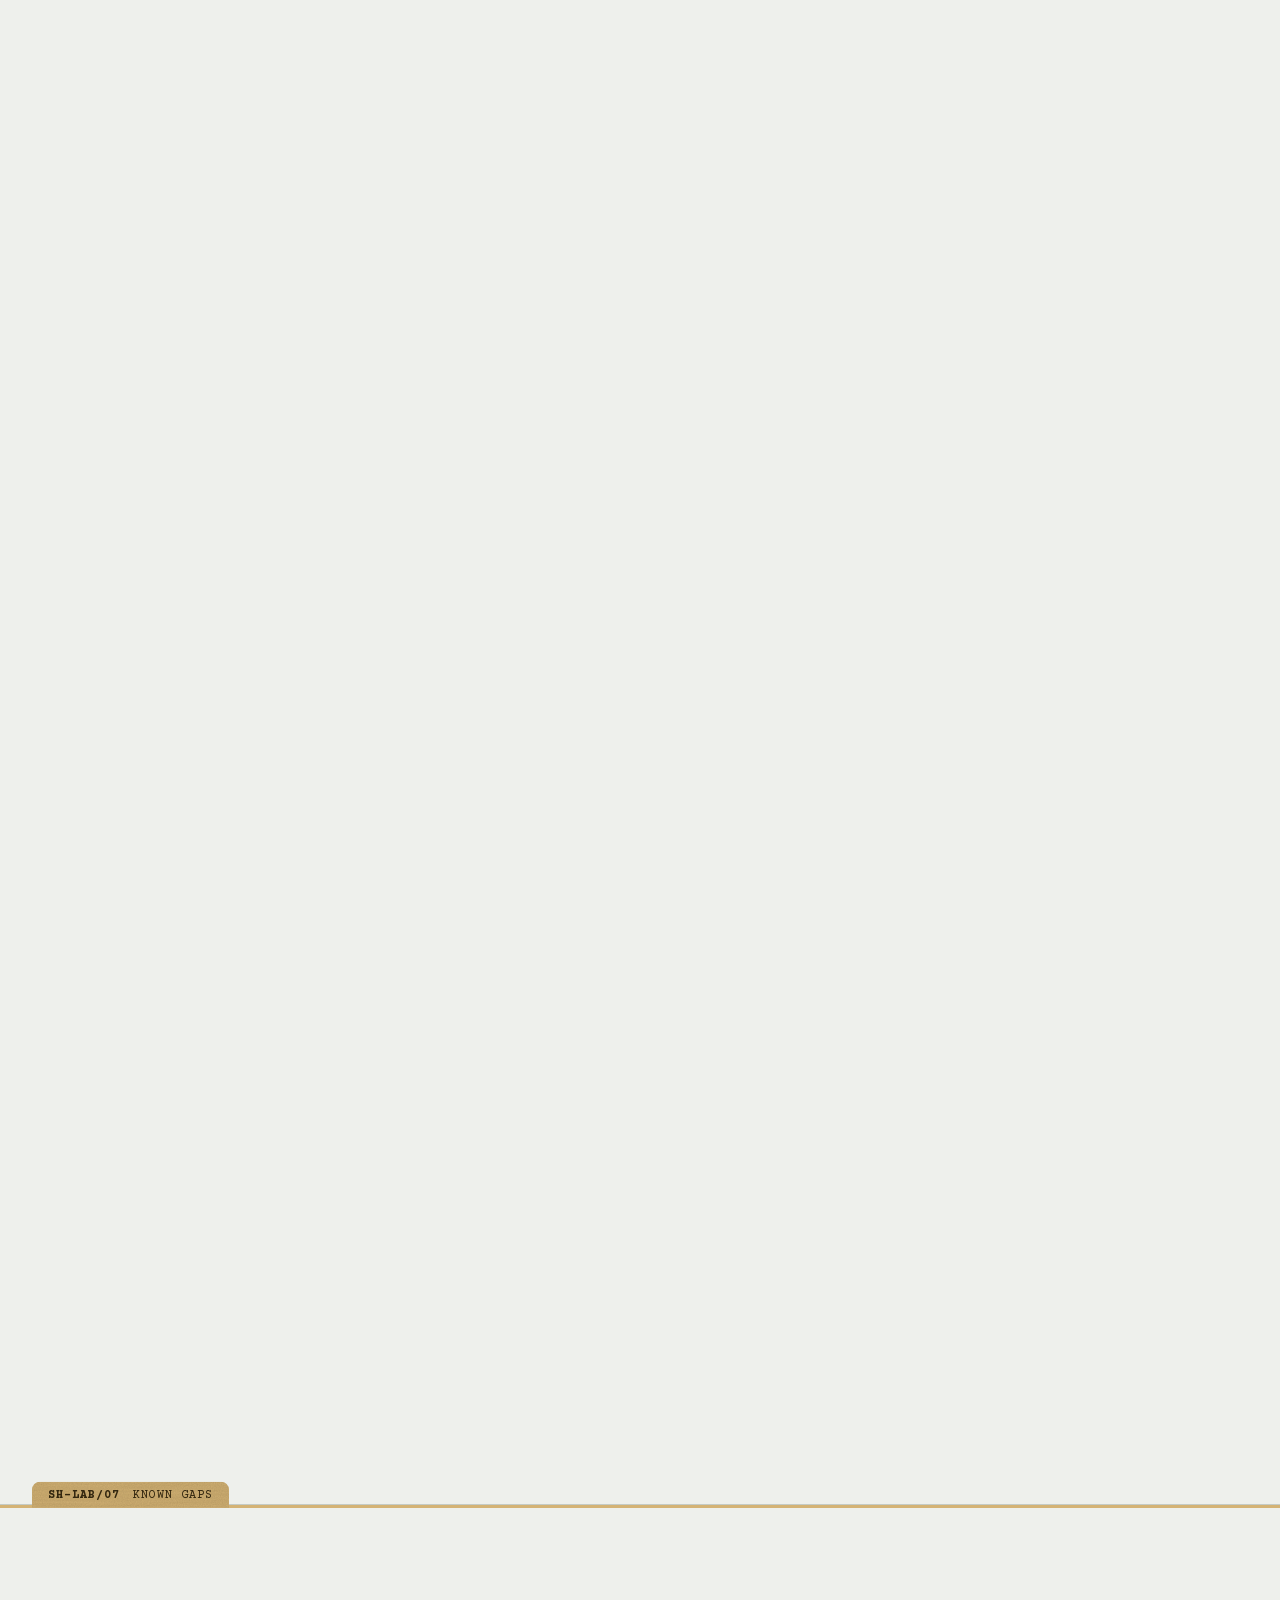
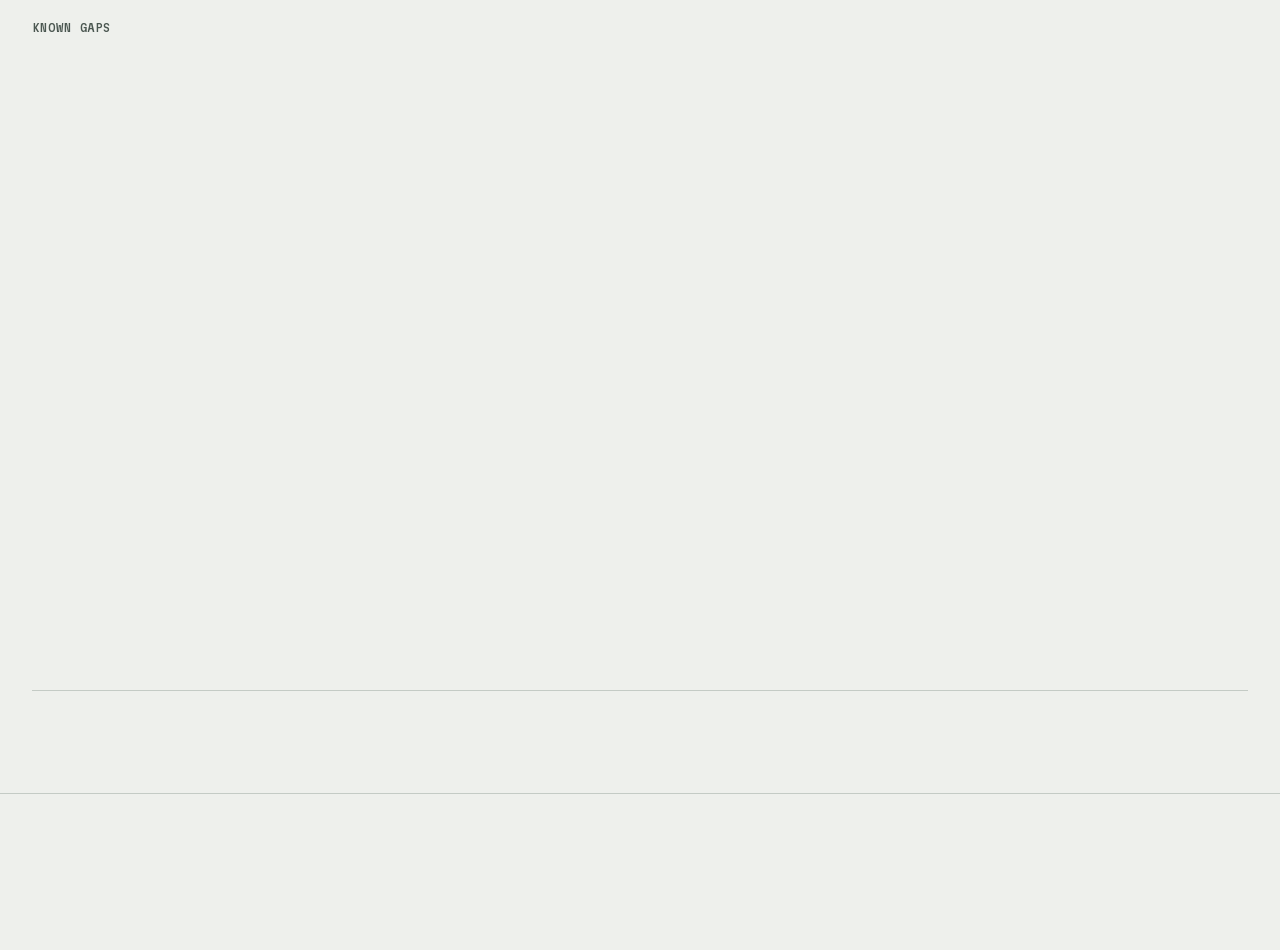
==== commit d749a647: "Fix phone taps and the Desk tab; add DNSSEC proof and known gaps On phones the hero folder now scale" ====
--- a/docs/index.html
+++ b/docs/index.html
@@ -17,18 +17,18 @@
 <meta property="og:type" content="website">
 <meta property="og:url" content="https://dimpourn.github.io/sh_lab/">
 <meta property="og:site_name" content="sh_lab">
-<meta property="og:image" content="https://dimpourn.github.io/sh_lab/assets/img/og-desk.jpg">
+<meta property="og:image" content="https://dimpourn.github.io/sh_lab/assets/img/og-slip.jpg">
 <meta property="og:image:type" content="image/jpeg">
 <meta property="og:image:width" content="1200">
 <meta property="og:image:height" content="630">
-<meta property="og:image:alt" content="A case file open on a desk under a lamp: a routing slip reading “A homelab, declassified.” beside a security assessment of a Raspberry Pi 5 homelab.">
+<meta property="og:image:alt" content="A routing slip in an open case file reading “A homelab, declassified.”, with a sticky note that says “Tailnet Lock: On”.">
 <meta name="twitter:card" content="summary_large_image">
-<meta name="twitter:image" content="https://dimpourn.github.io/sh_lab/assets/img/og-desk.jpg">
+<meta name="twitter:image" content="https://dimpourn.github.io/sh_lab/assets/img/og-slip.jpg">
 <link rel="preload" href="./assets/fonts/archivo.woff2" as="font" type="font/woff2" crossorigin>
 <link rel="preload" href="./assets/fonts/instrument-sans.woff2" as="font" type="font/woff2" crossorigin>
-<link rel="stylesheet" href="./site.css?v=stage2">
+<link rel="stylesheet" href="./site.css?v=stage3">
 <link rel="preload" href="./assets/fonts/courier-prime-400.woff2" as="font" type="font/woff2" crossorigin>
-<link rel="stylesheet" href="./case.css?v=3">
+<link rel="stylesheet" href="./case.css?v=4">
 <script>(function(){var d=document.documentElement;d.classList.add("js");if(!matchMedia("(prefers-reduced-motion: reduce)").matches){d.classList.add("motion");setTimeout(function(){if(!window.__shlabMotion)d.classList.remove("motion")},3000)}})();</script>
 </head>
 <body>
@@ -388,6 +388,19 @@
             <h3>DNS, on the way out</h3>
             <p>Pi-hole filters lookups for every device on the network. Unbound resolves recursively and validates DNSSEC.</p>
             <p class="tested"><span class="pass">Tested</span> Queried domains with valid and deliberately broken signatures. The resolver rejected the broken ones.</p>
+            <figure class="printout printout-dns" aria-label="Printout of the DNSSEC test queries">
+              <i class="staple" aria-hidden="true"></i>
+              <pre>DNSSEC CHECK · 2026-11-24
+---------------------------------
+$ dig dnssec-failed.org
+  status  SERVFAIL     rejected
+$ dig +cd dnssec-failed.org
+  status  NOERROR      checks off
+$ dig +dnssec ietf.org @unbound
+  flags   qr rd ra ad  validated
+---------------------------------
+resolver  Pi-hole → Unbound</pre>
+            </figure>
           </div>
           <p class="band-tag">Pi-hole · Unbound · DNSSEC</p>
         </li>
@@ -457,7 +470,7 @@
           <pre>ALERTMANAGER · NOTIFICATION
 ---------------------------
 [FIRING:1] synthetic test
-instance    pi5
+instance    [redacted]
 severity    test
 route       phone (push)
 ---------------------------
@@ -643,6 +656,26 @@
     </article>
   </div>
 </section>
+
+<section class="is-file section" id="gaps" aria-labelledby="gaps-title">
+  <p class="file-tab" aria-hidden="true"><b>SH-LAB/07</b> Known gaps</p>
+  <div class="shell">
+    <div class="sec-head">
+      <p class="label">Known gaps</p>
+      <div>
+        <h2 id="gaps-title">What this setup doesn’t cover.</h2>
+        <p>Every report above is closed, but the lab still has limits. These are the ones I know about.</p>
+      </div>
+    </div>
+    <ol class="gaps">
+      <li><span class="gap-ref">GAP-1</span><h3>Physical access</h3><p>The board sits in my home. Anyone who can touch it can pull its storage, so everything on this page assumes the room is controlled.</p></li>
+      <li><span class="gap-ref">GAP-2</span><h3>Tailscale’s service</h3><p>Remote access depends on Tailscale for coordination and relays. Tailnet Lock stops its servers from adding a device on their own, but an outage on their side can still cut off remote access.</p></li>
+      <li><span class="gap-ref">GAP-3</span><h3>Upstream images</h3><p>Containers run images built by their own projects. Hardening limits what a bad image could do. It doesn’t prove an image is clean.</p></li>
+      <li><span class="gap-ref">GAP-4</span><h3>Storage wear</h3><p>Flash storage wears out under constant writes. Backups leave the board, but a failed card or drive still means downtime until a restore.</p></li>
+      <li><span class="gap-ref">GAP-5</span><h3>One board</h3><p>There is no failover. If the Pi fails, every service is down until it’s replaced.</p></li>
+    </ol>
+  </div>
+</section>
 </div>
 
 </main>
@@ -666,7 +699,7 @@
 <script src="./vendor/DrawSVGPlugin.min.js" defer></script>
 <script src="./vendor/ScrambleTextPlugin.min.js" defer></script>
 <script src="./vendor/lenis.min.js" defer></script>
-<script src="./app.js?v=stage4" defer></script>
-<script src="./case.js?v=4" defer></script>
+<script src="./app.js?v=stage5" defer></script>
+<script src="./case.js?v=5" defer></script>
 </body>
 </html>
--- a/docs/site.css
+++ b/docs/site.css
@@ -355,6 +355,14 @@
 .pipeline small { font-size: .82rem; color: var(--ink-2); }
 .pipeline-note { color: var(--ink-2); font-size: .95rem; max-width: 40rem; }
 
+/* Known gaps */
+.gaps { list-style: none; margin: 0; padding: 0; display: grid; border-bottom: 1px solid var(--rule); }
+.gaps li { display: grid; grid-template-columns: 6rem minmax(0, 14rem) minmax(0, 1fr); gap: .35rem 2rem; align-items: baseline; padding-block: 1.1rem 1.25rem; border-top: 1px solid var(--rule); }
+@media (max-width: 760px) { .gaps li { grid-template-columns: minmax(0, 1fr); } }
+.gap-ref { font: 500 .72rem/1.4 var(--font-mono); letter-spacing: .06em; color: var(--copper-ink); font-variant-numeric: tabular-nums; }
+.gaps h3 { font: 700 1.2rem/1.25 var(--font-display); font-stretch: 85%; }
+.gaps p { color: var(--ink-2); font-size: .97rem; max-width: 34rem; }
+
 /* Footer */
 .footer { padding-block: 2rem calc(2rem + env(safe-area-inset-bottom, 0px)); }
 .footer-inner { display: flex; flex-wrap: wrap; align-items: center; gap: .75rem 2rem; font-size: .9rem; color: var(--ink-2); }
@@ -382,13 +390,14 @@
 @media (max-width: 1080px) {
   .plate .board-fig { grid-template-columns: minmax(0, 1fr); }
   .plate .legend { grid-template-columns: repeat(2, minmax(0, 1fr)); }
-  .specs { grid-template-columns: repeat(3, minmax(0, 1fr)); }
-  .specs > div:nth-child(4) { padding-left: 0; border-left: 0; }
-  .specs > div:nth-child(n + 4) { border-top: 1px solid var(--rule); }
+  .specs > div { padding-right: .8rem; }
+  .specs > div + div { padding-left: .8rem; }
+  .specs dd { font-size: 1.3rem; }
   .band { grid-template-columns: var(--via-col) 3rem minmax(0, 1fr); }
   .band-tag { grid-column: 3; grid-row: 2; padding-top: .6rem; }
-  .flow { grid-template-columns: repeat(2, minmax(0, 1fr)); row-gap: 3rem; }
-  .stage:nth-child(2)::after, .stage:nth-child(2)::before { display: none; }
+  .flow { gap: 1.75rem; }
+  .stage:not(:last-child)::after { right: -1.6rem; width: 1.45rem; }
+  .stage:not(:last-child)::before { right: -1.6rem; }
 }
 
 @media (max-width: 760px) {
--- a/docs/case.css
+++ b/docs/case.css
@@ -157,7 +157,7 @@
   .case h1 { font-size: 44px; }
   .case-tofrom, .case-lede { font-size: 13.5px; }
   .case-cta { flex-direction: column; }
-  .case-btn { justify-content: center; width: 100%; box-sizing: border-box; }
+  .case-btn { justify-content: center; width: 100%; box-sizing: border-box; min-height: max(44px, calc(44px / var(--s, 1))); } /* the stage is scaled, so keep the rendered tap target at 44px */
   .case-sheet { display: none; }
   .case-cue { display: none; }
 }
@@ -252,7 +252,8 @@
 
 /* ── Fixed controls ── */
 .to-desk { position: fixed; top: env(safe-area-inset-top, 0px); left: max(16px, env(safe-area-inset-left, 0px)); z-index: 40; display: inline-flex; align-items: center; gap: .45rem; min-height: 44px; padding: .55rem .95rem .45rem; box-sizing: border-box; border-radius: 0 0 8px 8px; background-color: var(--file-manila); background-image: var(--fiber), var(--grain); color: var(--file-ink); font: 700 .78rem/1 var(--type); letter-spacing: .1em; text-transform: uppercase; text-decoration: none; box-shadow: 0 6px 16px rgba(0, 0, 0, .28); transform: translateY(-110%); visibility: hidden; transition: transform .3s cubic-bezier(.23, 1, .32, 1), visibility 0s linear .3s; }
-.show-desk .to-desk { transform: none; visibility: visible; transition: transform .3s cubic-bezier(.23, 1, .32, 1); }
+.in-sheet .to-desk { visibility: visible; transition: transform .3s cubic-bezier(.23, 1, .32, 1); }
+.show-desk .to-desk, .in-sheet .to-desk:focus-visible { transform: none; visibility: visible; transition: transform .3s cubic-bezier(.23, 1, .32, 1); }
 .to-desk:active { transform: scale(.97); }
 .to-desk:focus-visible { outline: 2px solid var(--stamp); outline-offset: 2px; }
 .sound-toggle { display: none; position: fixed; right: max(16px, env(safe-area-inset-right, 0px)); top: calc(env(safe-area-inset-top, 0px) + .75rem); z-index: 40; width: 44px; height: 44px; place-items: center; padding: 0; border: 1px solid rgba(236, 235, 227, .28); border-radius: 50%; background: rgba(12, 10, 7, .72); color: #ecebe3; cursor: pointer; -webkit-backdrop-filter: blur(6px); backdrop-filter: blur(6px); transition: transform .16s cubic-bezier(.23, 1, .32, 1); }
@@ -295,6 +296,7 @@
   -webkit-mask: linear-gradient(#000 0 0) top / 100% calc(100% - 7px) no-repeat, conic-gradient(from -45deg at bottom, #0000, #000 1deg 89deg, #0000 90deg) bottom / 12px 7px repeat-x;
   mask: linear-gradient(#000 0 0) top / 100% calc(100% - 7px) no-repeat, conic-gradient(from -45deg at bottom, #0000, #000 1deg 89deg, #0000 90deg) bottom / 12px 7px repeat-x; }
 .printout pre { margin: 0; font: .8rem/1.55 var(--type); white-space: pre; overflow: hidden; }
+.printout-dns { width: min(100%, 22.5rem); margin-top: 1.1rem; transform: rotate(1.1deg); }
 .staple { position: absolute; top: 10px; left: 50%; width: 44px; height: 5px; margin-left: -22px; border-radius: 2px; background: linear-gradient(180deg, #d5dade, #7d858c); box-shadow: 0 1px 1px rgba(0, 0, 0, .45); }
 
 @media (max-width: 759px) {
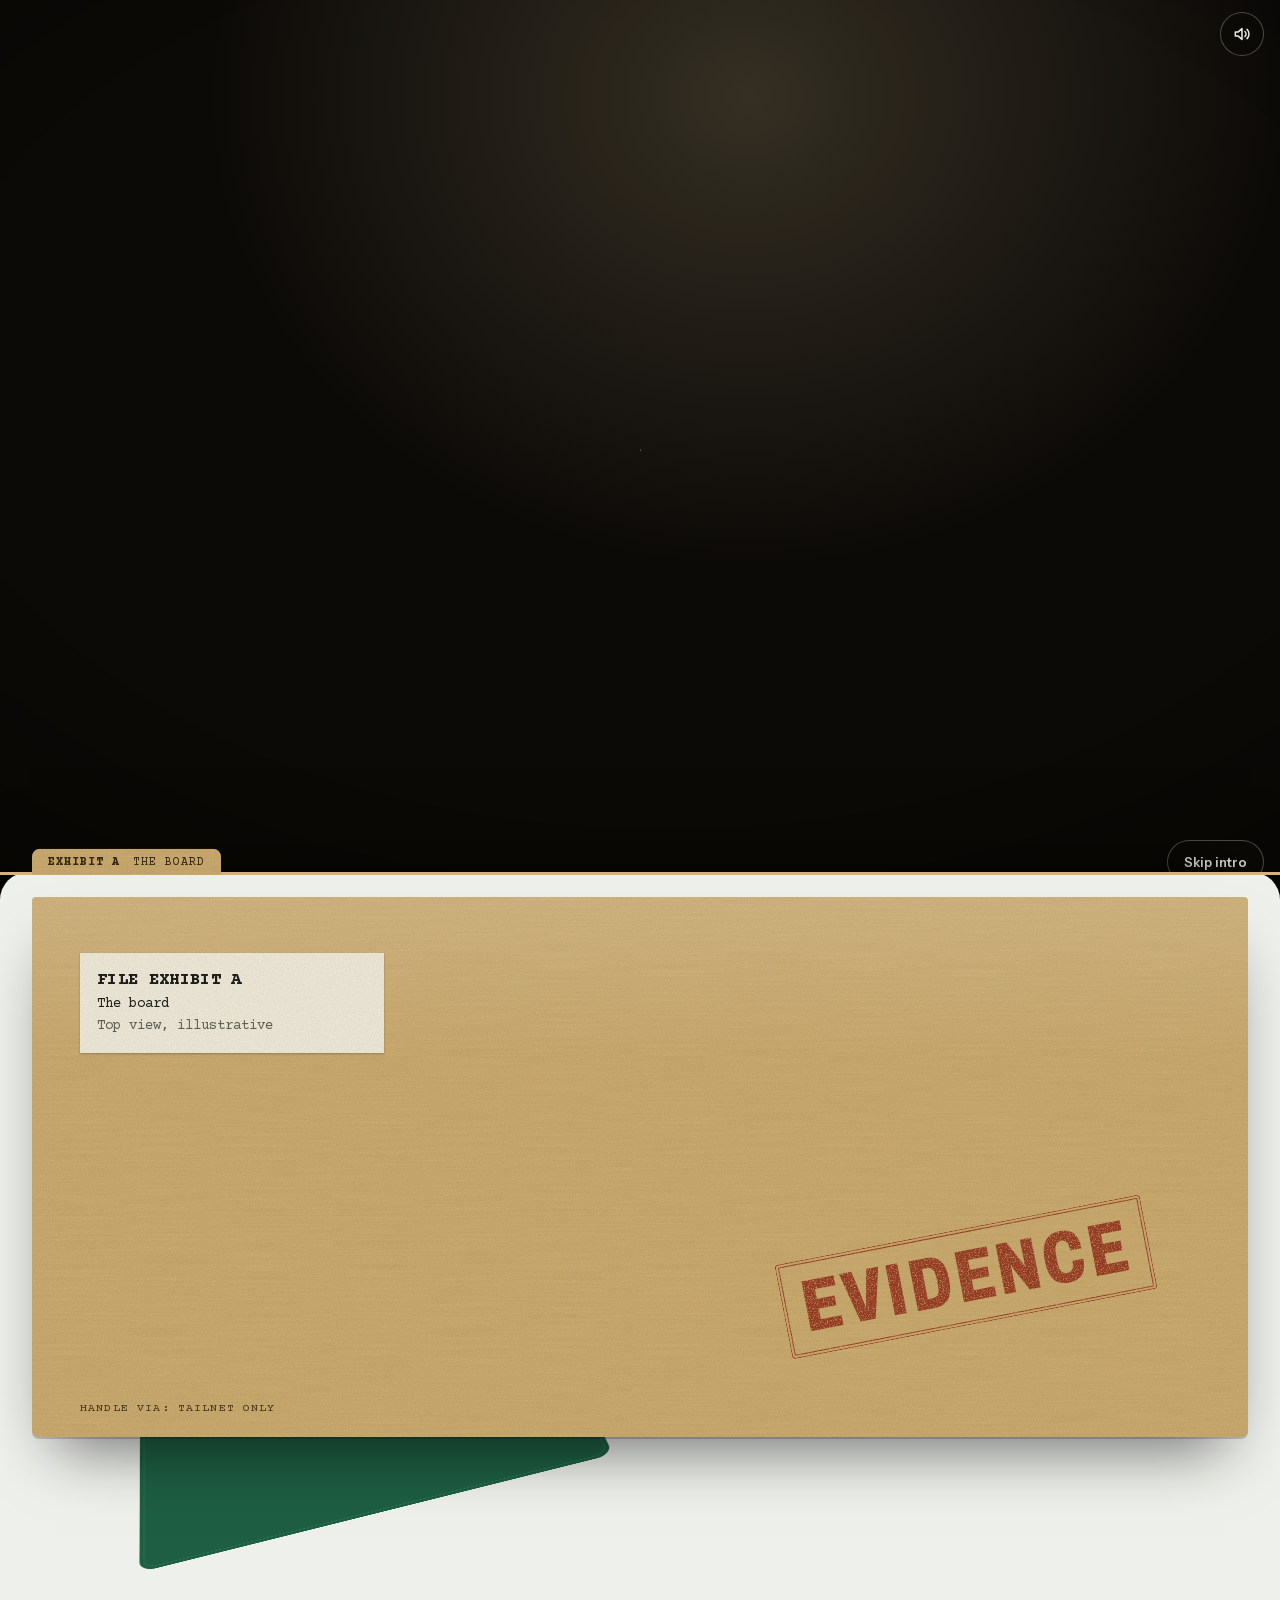
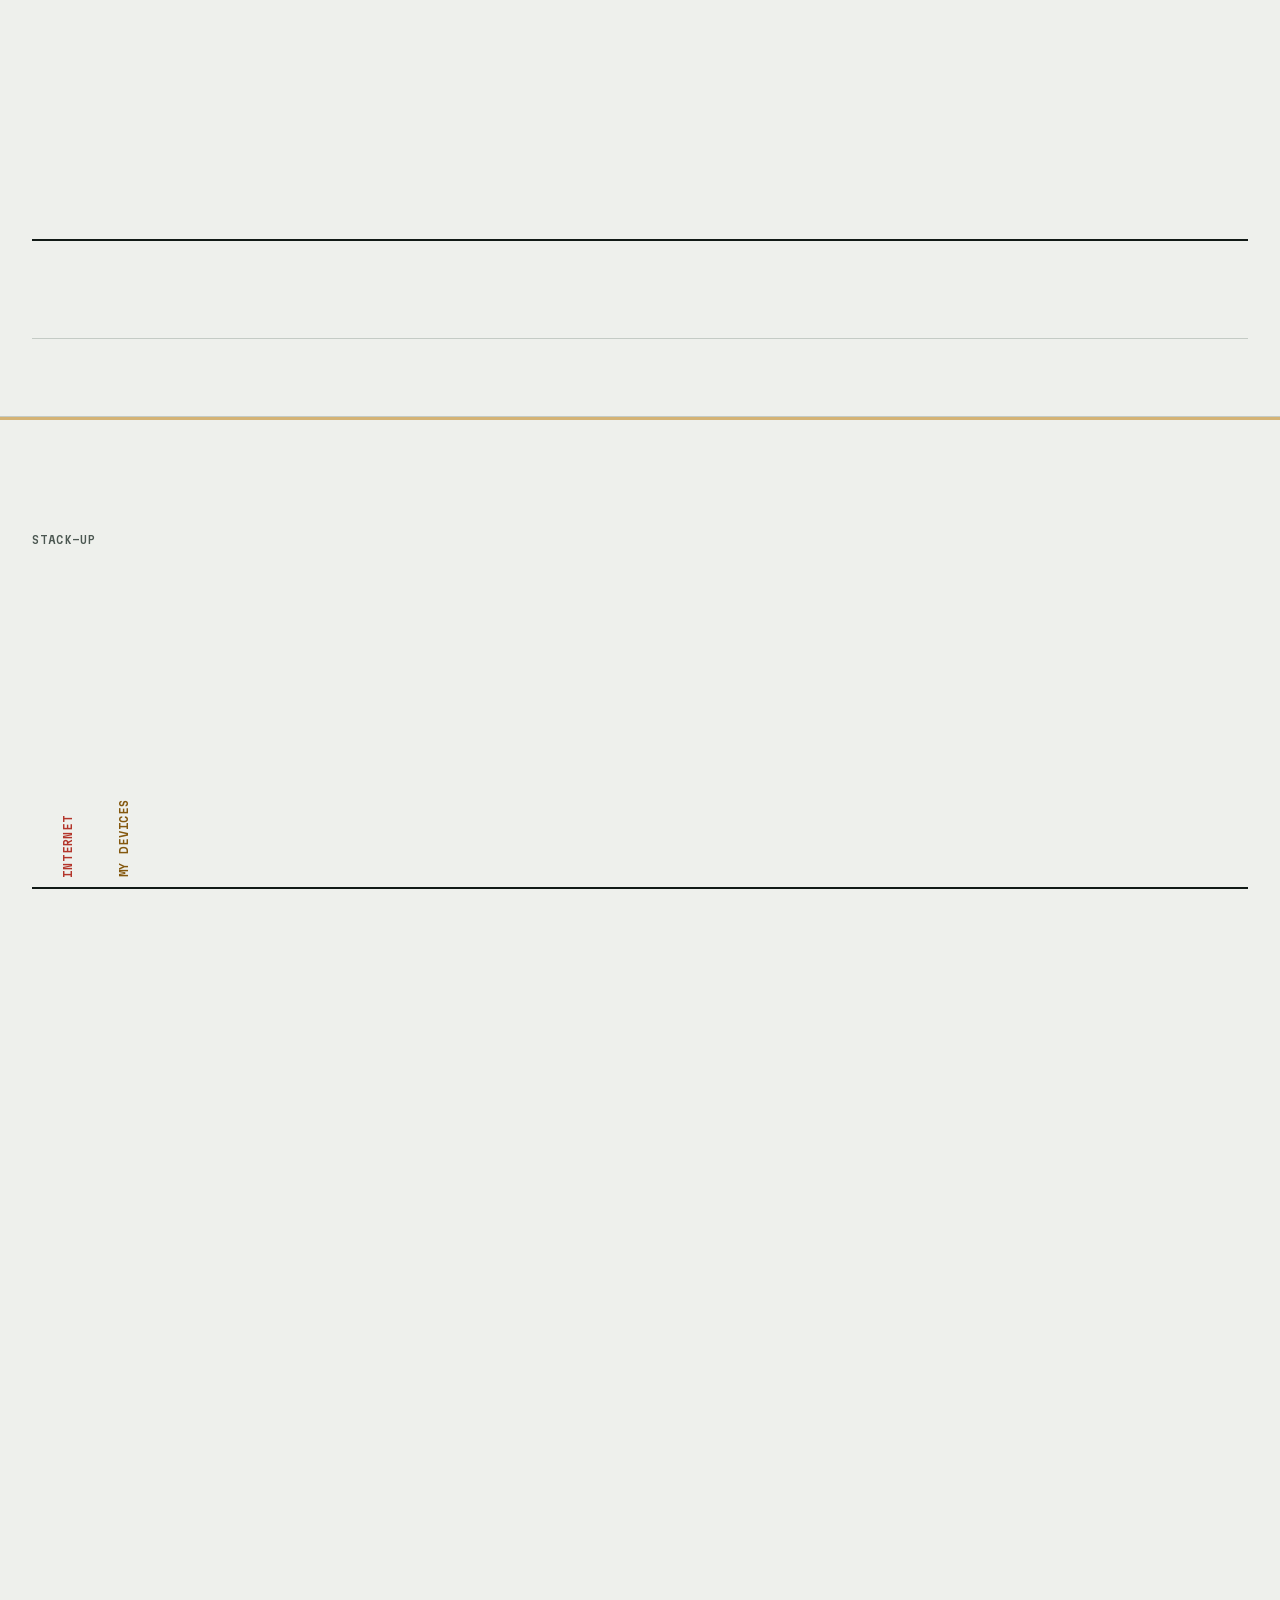
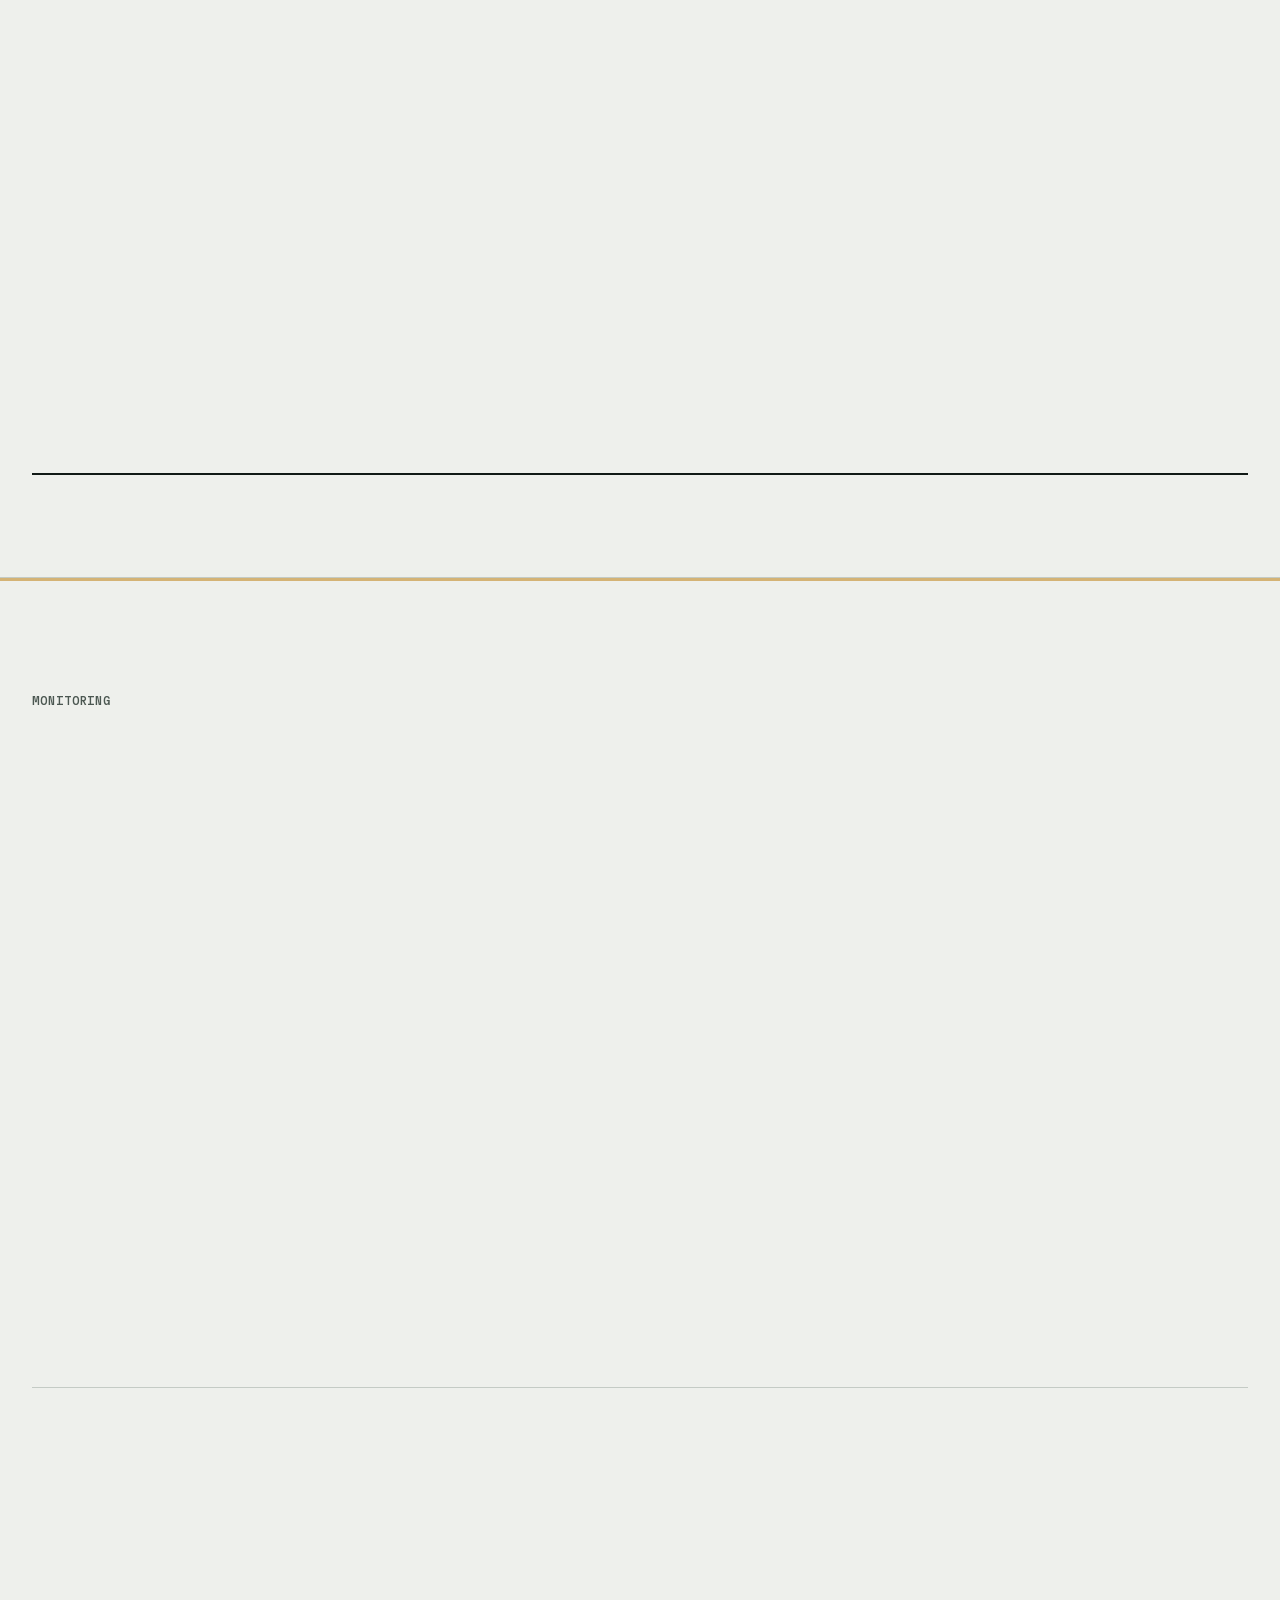
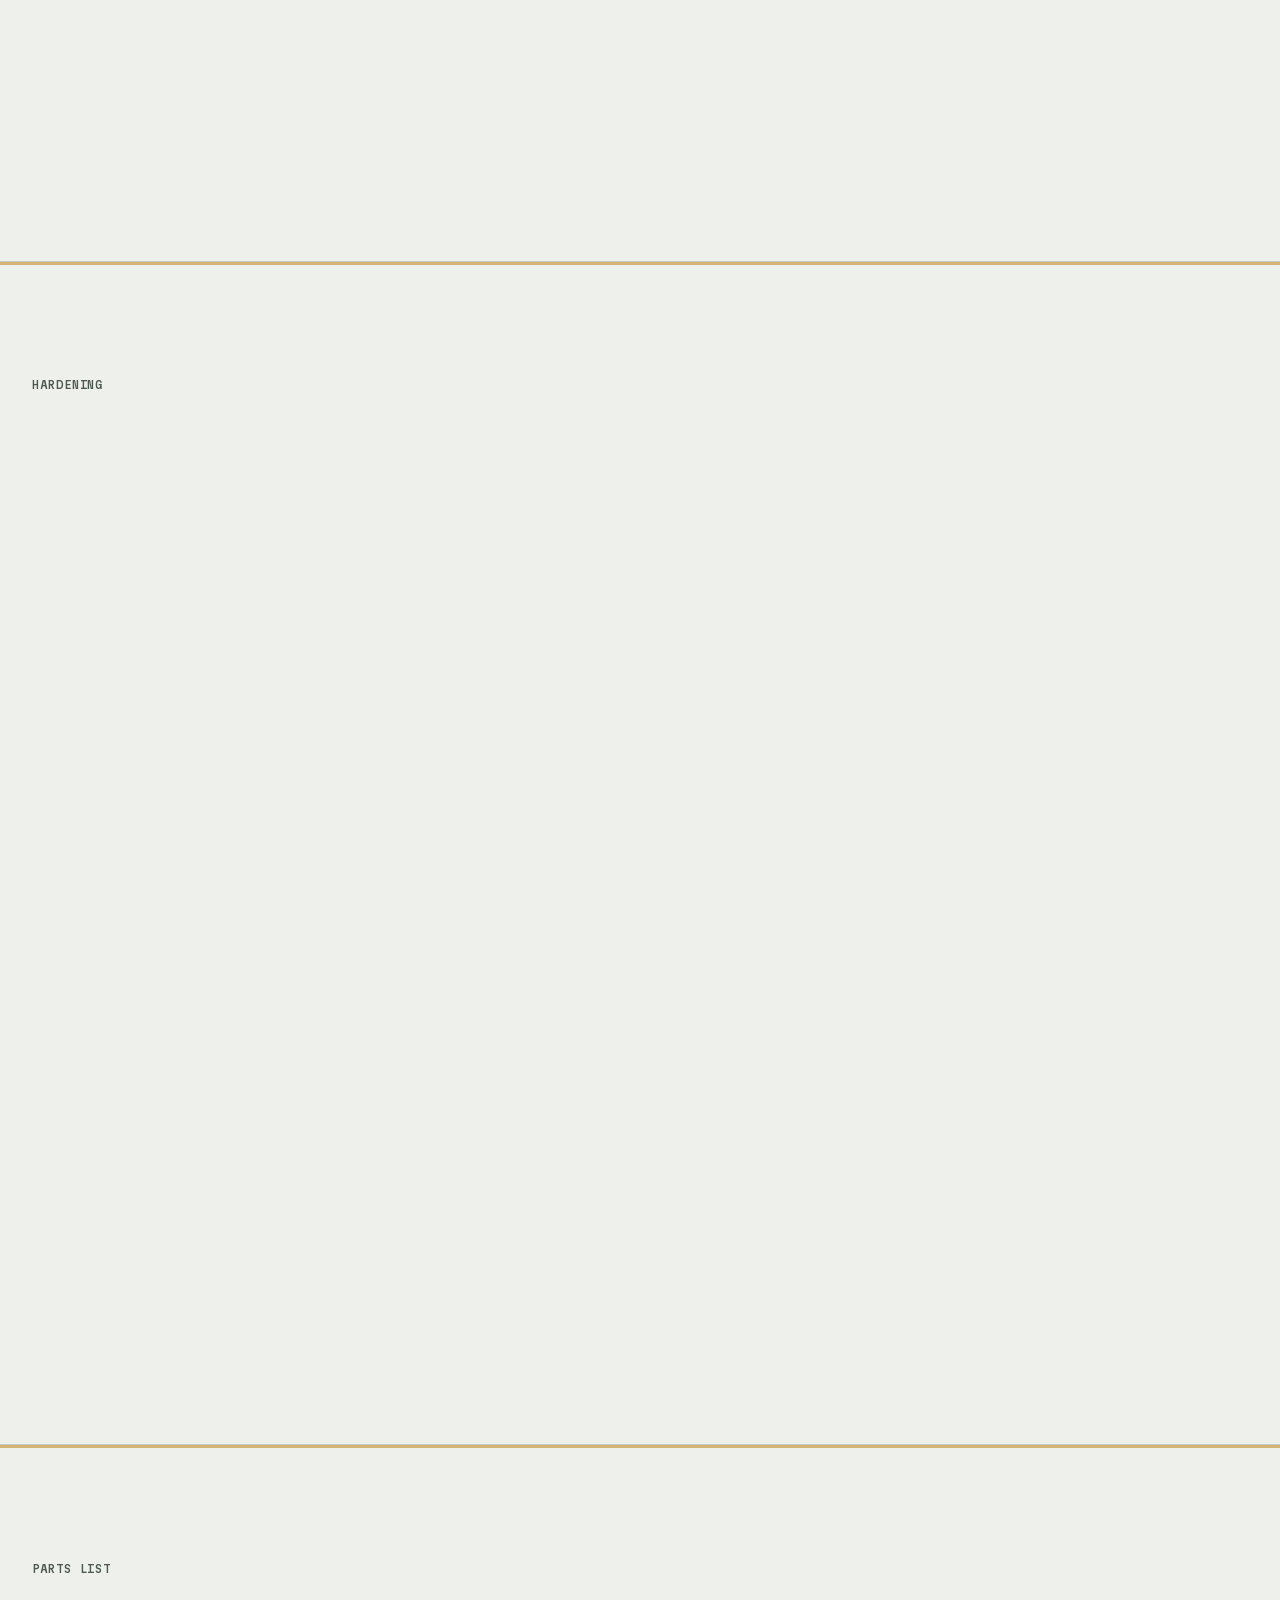
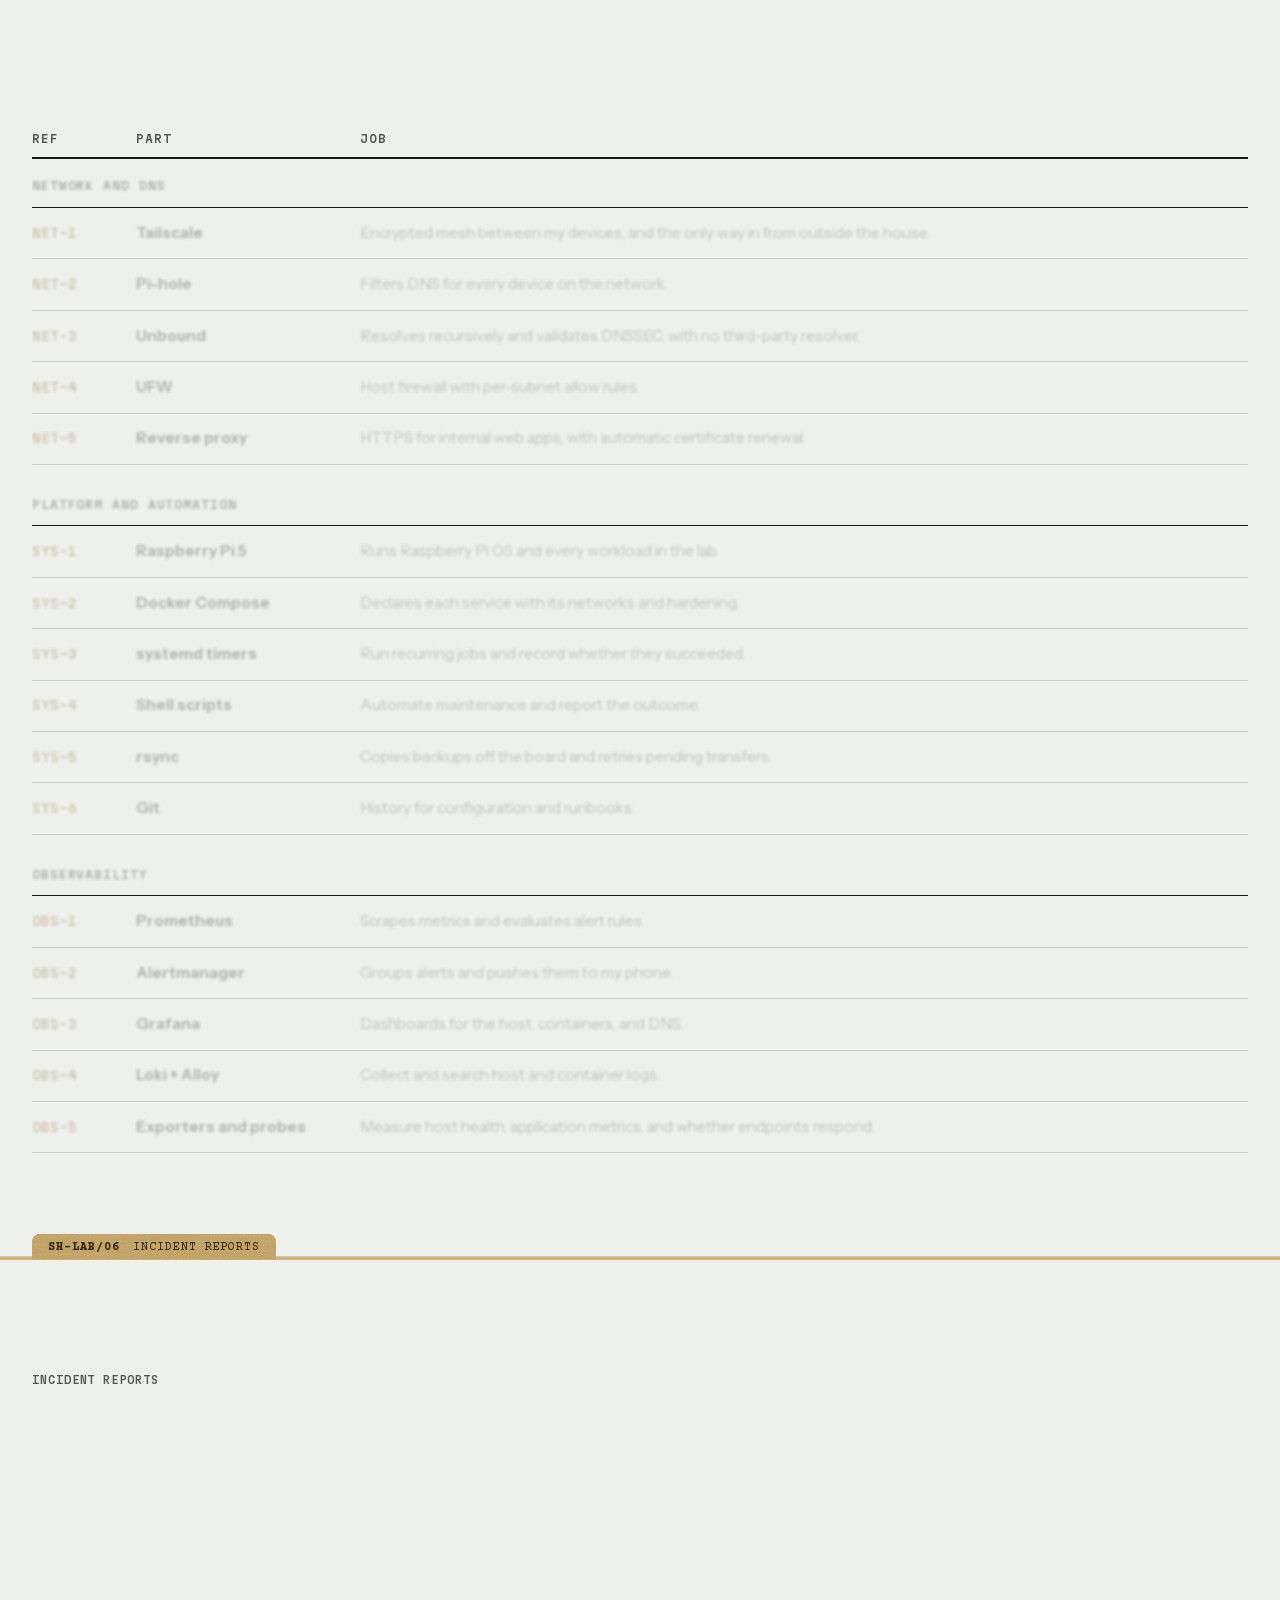
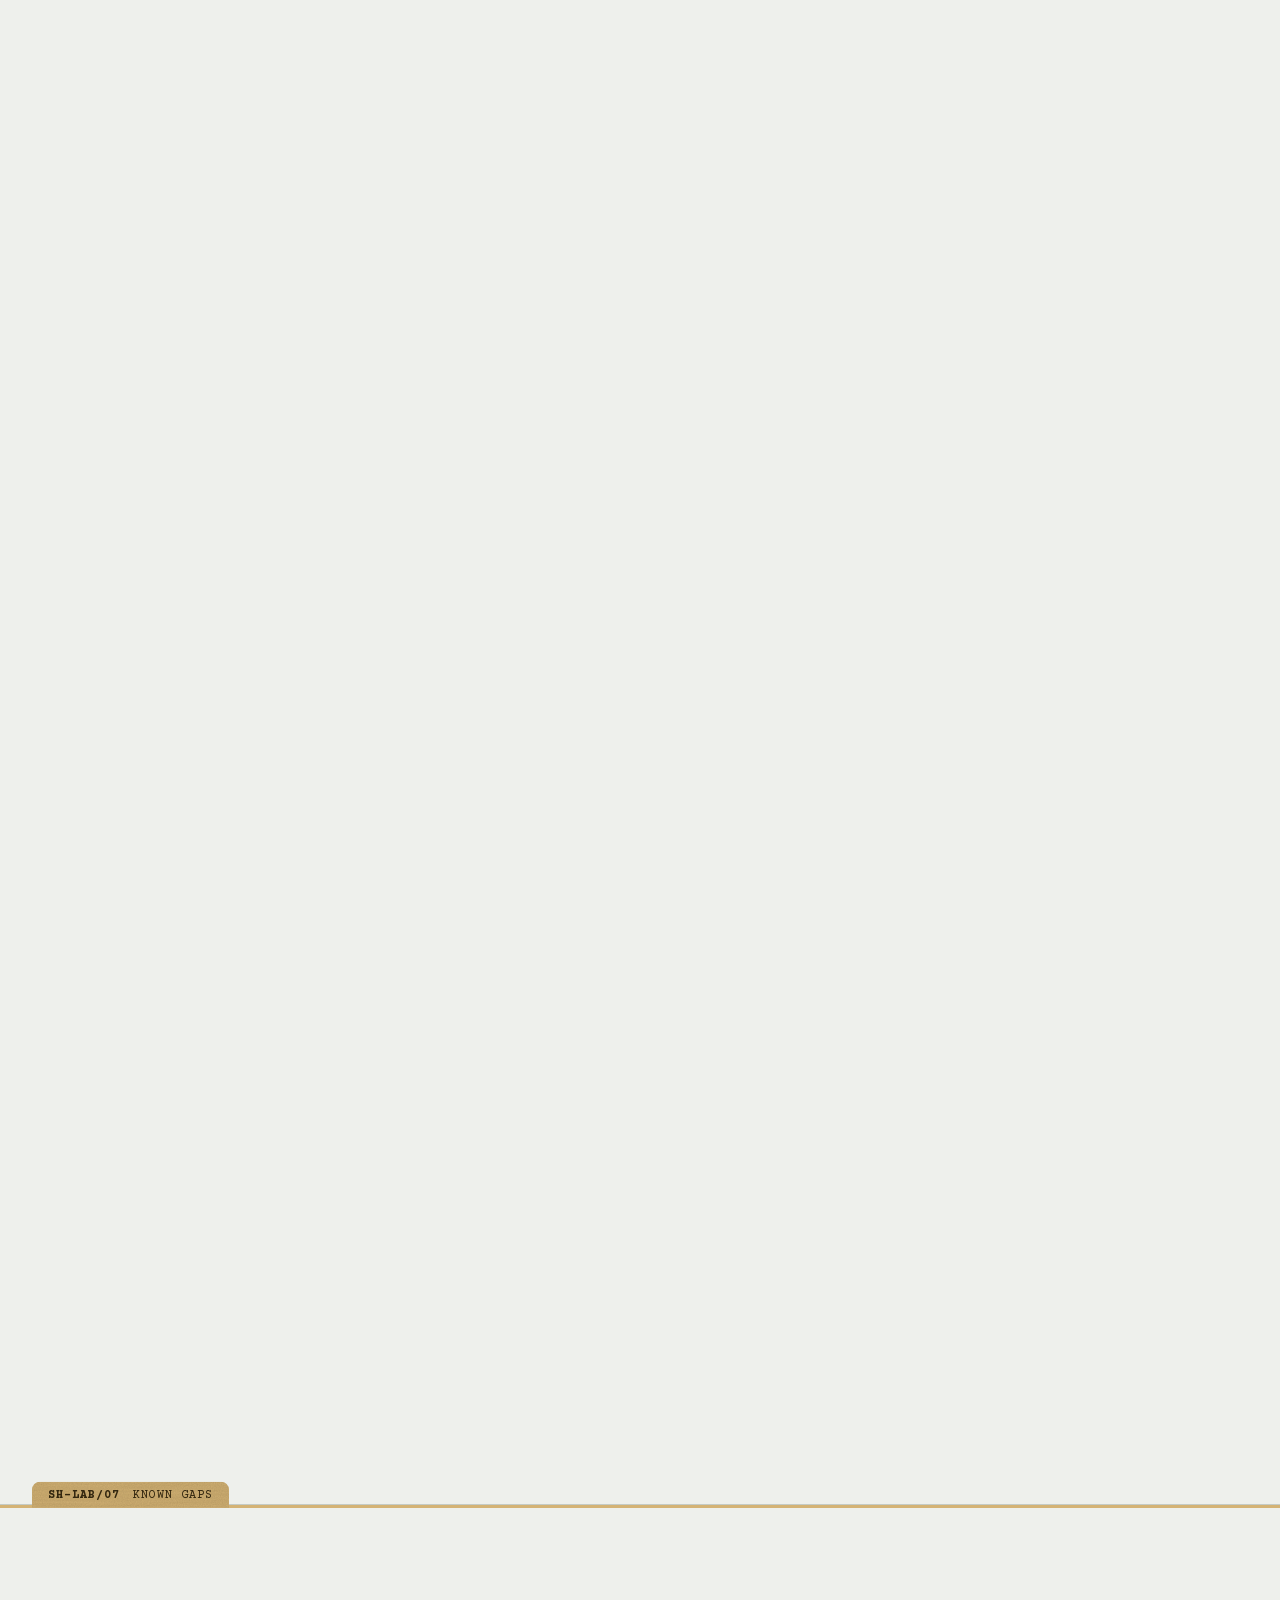
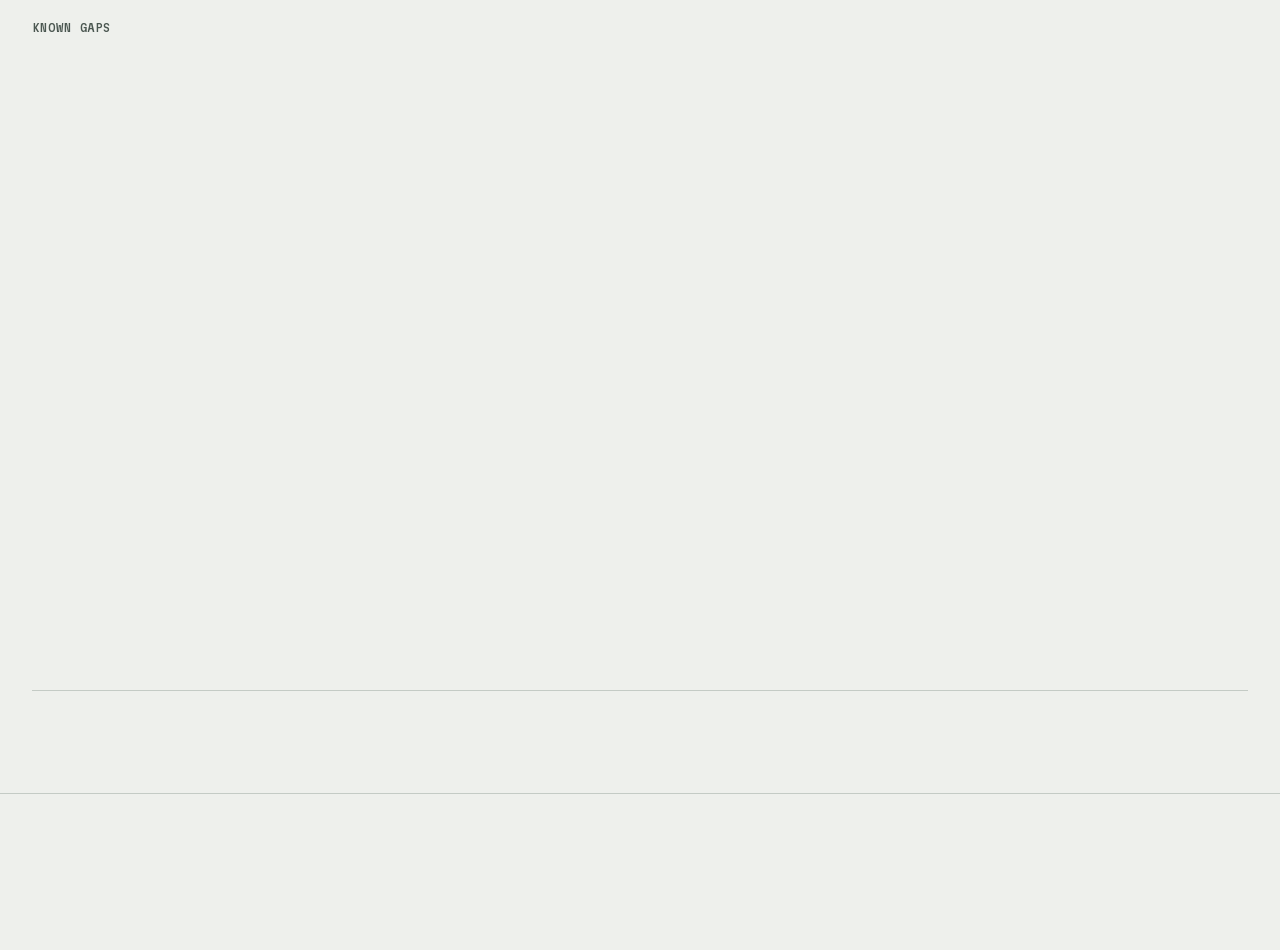
==== commit 7887f976: "List Known gaps in the hero menus and count it on the cover sheet The desk pile gets a ninth folder " ====
--- a/docs/index.html
+++ b/docs/index.html
@@ -28,7 +28,7 @@
 <link rel="preload" href="./assets/fonts/instrument-sans.woff2" as="font" type="font/woff2" crossorigin>
 <link rel="stylesheet" href="./site.css?v=stage3">
 <link rel="preload" href="./assets/fonts/courier-prime-400.woff2" as="font" type="font/woff2" crossorigin>
-<link rel="stylesheet" href="./case.css?v=4">
+<link rel="stylesheet" href="./case.css?v=5">
 <script>(function(){var d=document.documentElement;d.classList.add("js");if(!matchMedia("(prefers-reduced-motion: reduce)").matches){d.classList.add("motion");setTimeout(function(){if(!window.__shlabMotion)d.classList.remove("motion")},3000)}})();</script>
 </head>
 <body>
@@ -96,6 +96,11 @@
               <i class="case-panel"></i>
               <span class="case-face"><span class="case-label"><b>FILE IR-03</b><br>Incident IR-03<br><span>Backup automation</span></span><span class="case-stamp case-stamp-big">Classified</span></span>
               <span class="case-side"><b>IR</b>03</span>
+            </a>
+            <a class="case-folder case-file" href="#gaps" aria-label="Open file SH-LAB/07: Limits I know about">
+              <i class="case-panel"></i>
+              <span class="case-face"><span class="case-label"><b>FILE SH-LAB/07</b><br>Known gaps<br><span>Limits I know about</span></span><span class="case-stamp case-stamp-big">Disclosed</span></span>
+              <span class="case-side"><b>07</b>GAPS</span>
             </a>
           </nav>
           <div class="case-folder case-main">
@@ -114,7 +119,7 @@
                 <dt>Public IP</dt><dd><span class="case-v is-redacted" tabindex="0"><span aria-hidden="true">203.0.113.0</span><span class="case-sr">redacted</span><i class="case-bar is-kept"></i><span class="case-tip" aria-hidden="true">Nice try.</span></span></dd>
                 <dt>LAN range</dt><dd><span class="case-v is-redacted" tabindex="0"><span aria-hidden="true">192.0.2.0/24</span><span class="case-sr">redacted</span><i class="case-bar is-kept"></i><span class="case-tip" aria-hidden="true">Nice try.</span></span></dd>
               </dl>
-              <div class="case-sheet-foot"><span>Prepared by D. Pournatzis</span><span>Page 1 / 6</span></div>
+              <div class="case-sheet-foot"><span>Prepared by D. Pournatzis</span><span>Page 1 / 7</span></div>
               <span class="case-stamp case-verified" aria-hidden="true">Verified</span>
             </article>
             <div class="case-cover">
@@ -157,6 +162,7 @@
     <a href="#ir-01"><b>IR-01</b>IR-01</a>
     <a href="#ir-02"><b>IR-02</b>IR-02</a>
     <a href="#ir-03"><b>IR-03</b>IR-03</a>
+    <a href="#gaps"><b>SH-LAB/07</b>Known gaps</a>
   </nav>
   <span class="case-cue" aria-hidden="true">Scroll to read the file</span>
   <button class="case-skip" type="button" hidden>Skip intro</button>
@@ -700,6 +706,6 @@
 <script src="./vendor/ScrambleTextPlugin.min.js" defer></script>
 <script src="./vendor/lenis.min.js" defer></script>
 <script src="./app.js?v=stage5" defer></script>
-<script src="./case.js?v=5" defer></script>
+<script src="./case.js?v=6" defer></script>
 </body>
 </html>
--- a/docs/case.css
+++ b/docs/case.css
@@ -179,10 +179,11 @@
 .case-file:nth-child(6) { --i: 5; --x: 4px; --r: -.3deg; }
 .case-file:nth-child(7) { --i: 6; --x: 8px; --r: .7deg; }
 .case-file:nth-child(8) { --i: 7; --x: 12px; --r: -.5deg; }
+.case-file:nth-child(9) { --i: 8; --x: 7px; --r: .2deg; }
 .case-file .case-face { backface-visibility: visible; }
 .case-file .case-label { display: block; }
 .case-file .case-stamp-big { font-size: 54px; }
-.case-side { position: absolute; left: 100%; top: calc(30px + var(--i) * 72px); width: 108px; height: 60px; margin-left: -3px; box-sizing: border-box; padding: 9px 12px 8px 16px; display: flex; flex-direction: column; justify-content: center; gap: 1px; border-radius: 0 8px 8px 0; background-color: var(--f); background-image: var(--fiber), var(--grain); box-shadow: 5px 6px 12px rgba(0, 0, 0, .32); font: 11px/1.25 var(--type); letter-spacing: .08em; color: #3b2d14; }
+.case-side { position: absolute; left: 100%; top: calc(30px + var(--i) * 64px); width: 108px; height: 56px; margin-left: -3px; box-sizing: border-box; padding: 9px 12px 8px 16px; display: flex; flex-direction: column; justify-content: center; gap: 1px; border-radius: 0 8px 8px 0; background-color: var(--f); background-image: var(--fiber), var(--grain); box-shadow: 5px 6px 12px rgba(0, 0, 0, .32); font: 11px/1.25 var(--type); letter-spacing: .08em; color: #3b2d14; }
 .case-side b { font-size: 15px; letter-spacing: .04em; }
 .case.is-ready .case-file { transition: transform .24s cubic-bezier(.23, 1, .32, 1); }
 .case.is-ready .case-file .case-panel { transition: box-shadow .24s cubic-bezier(.23, 1, .32, 1); }
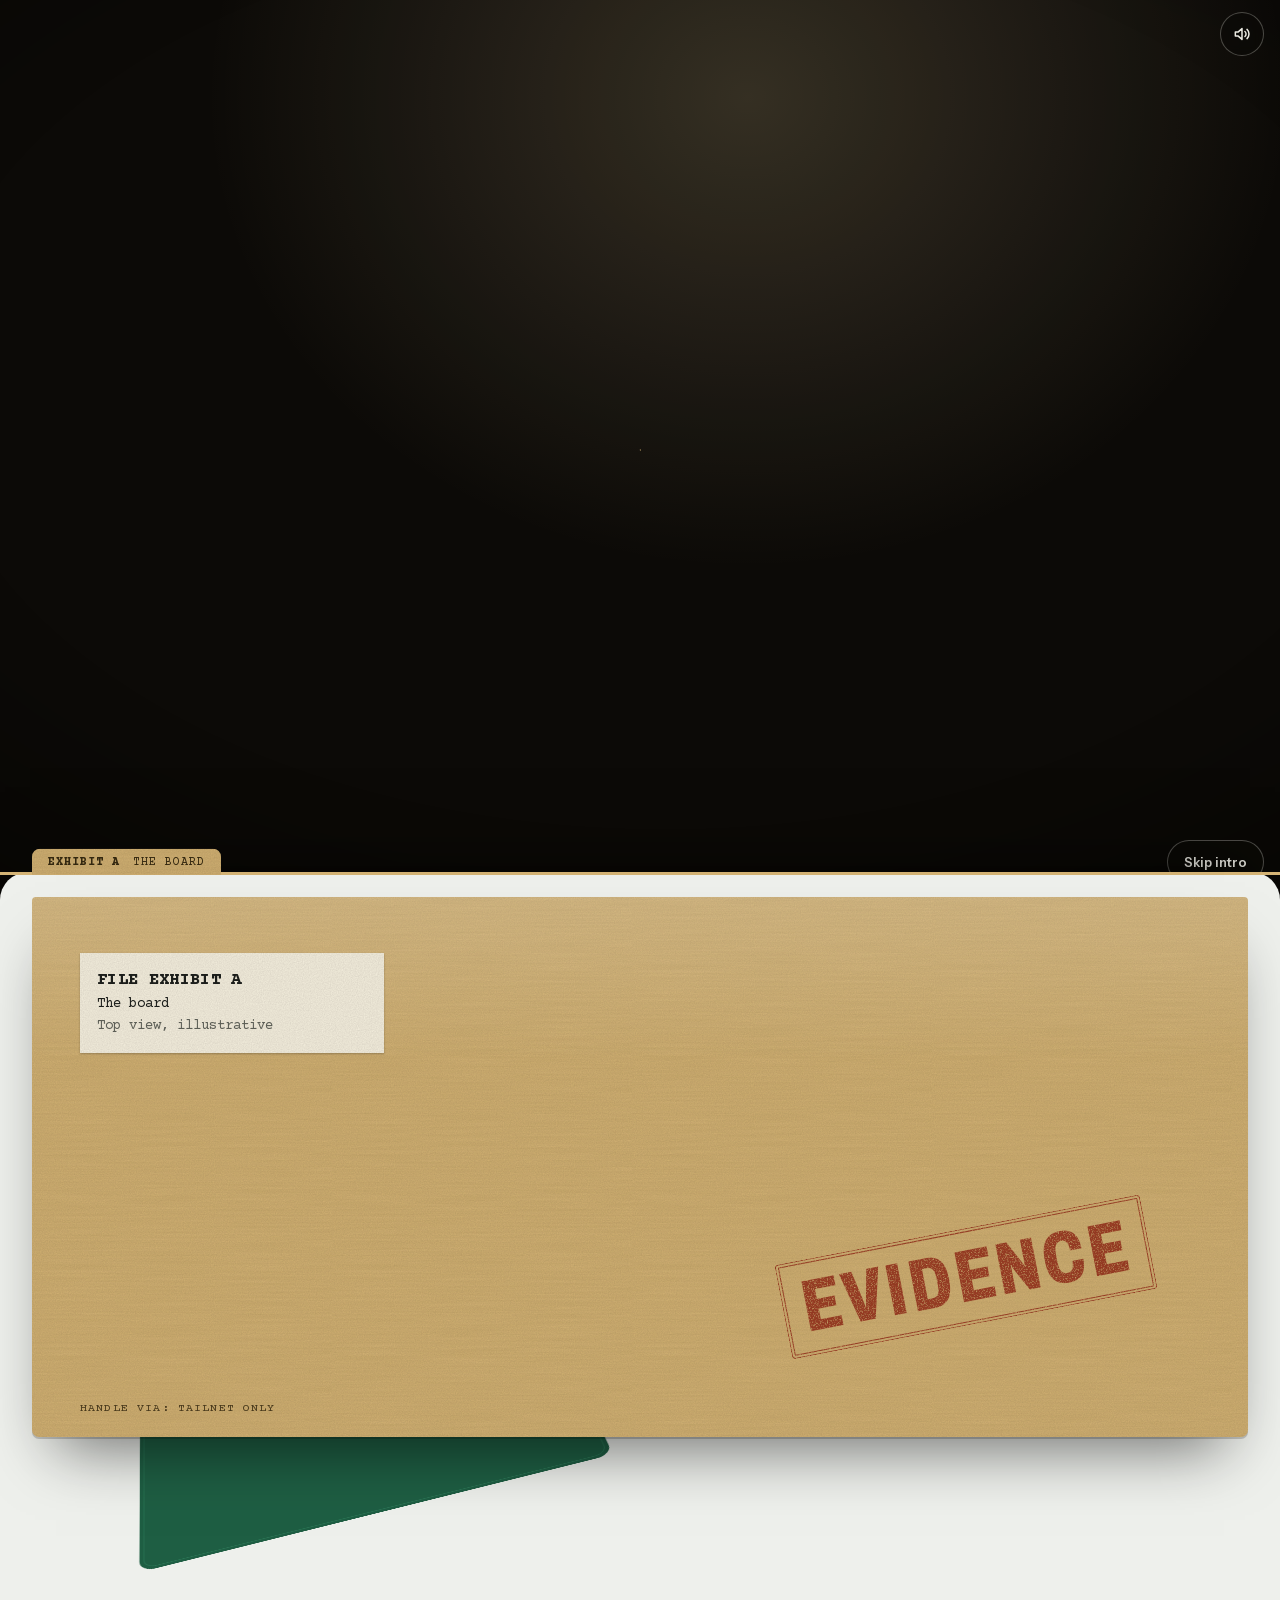
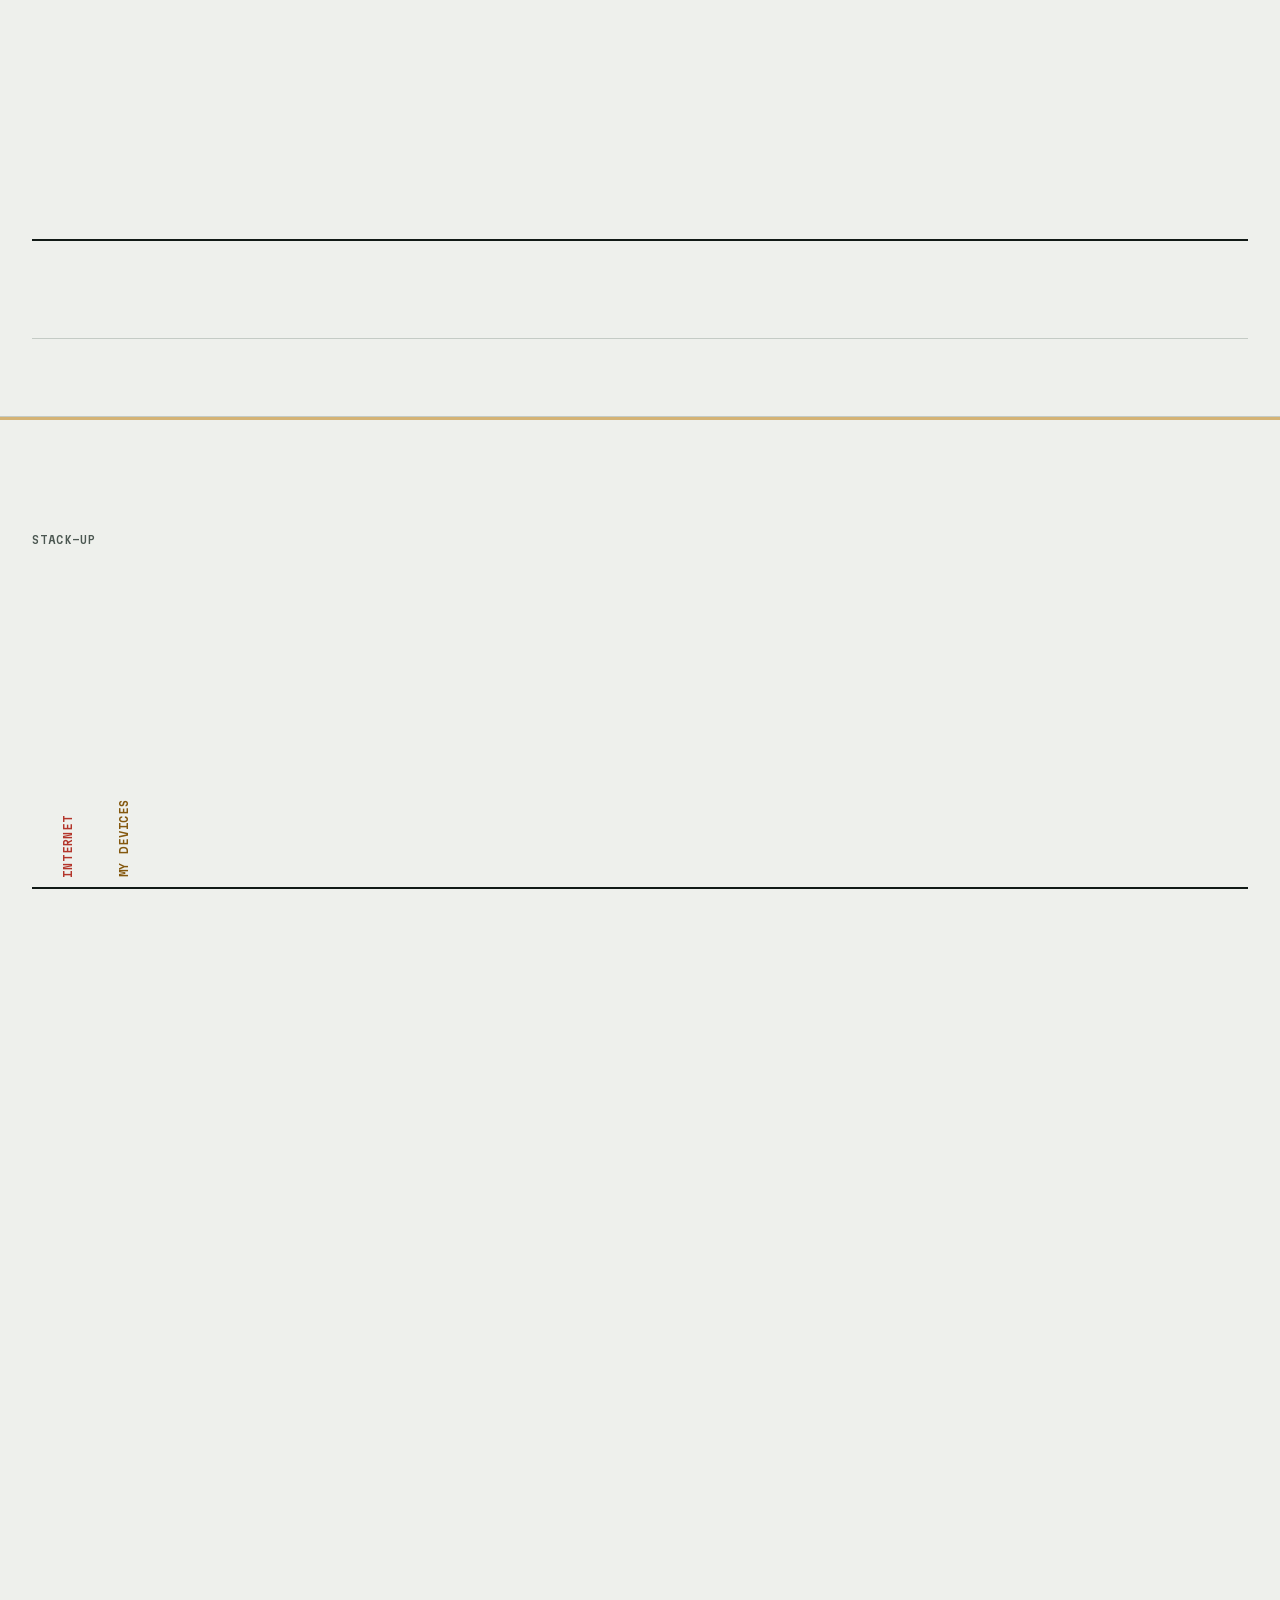
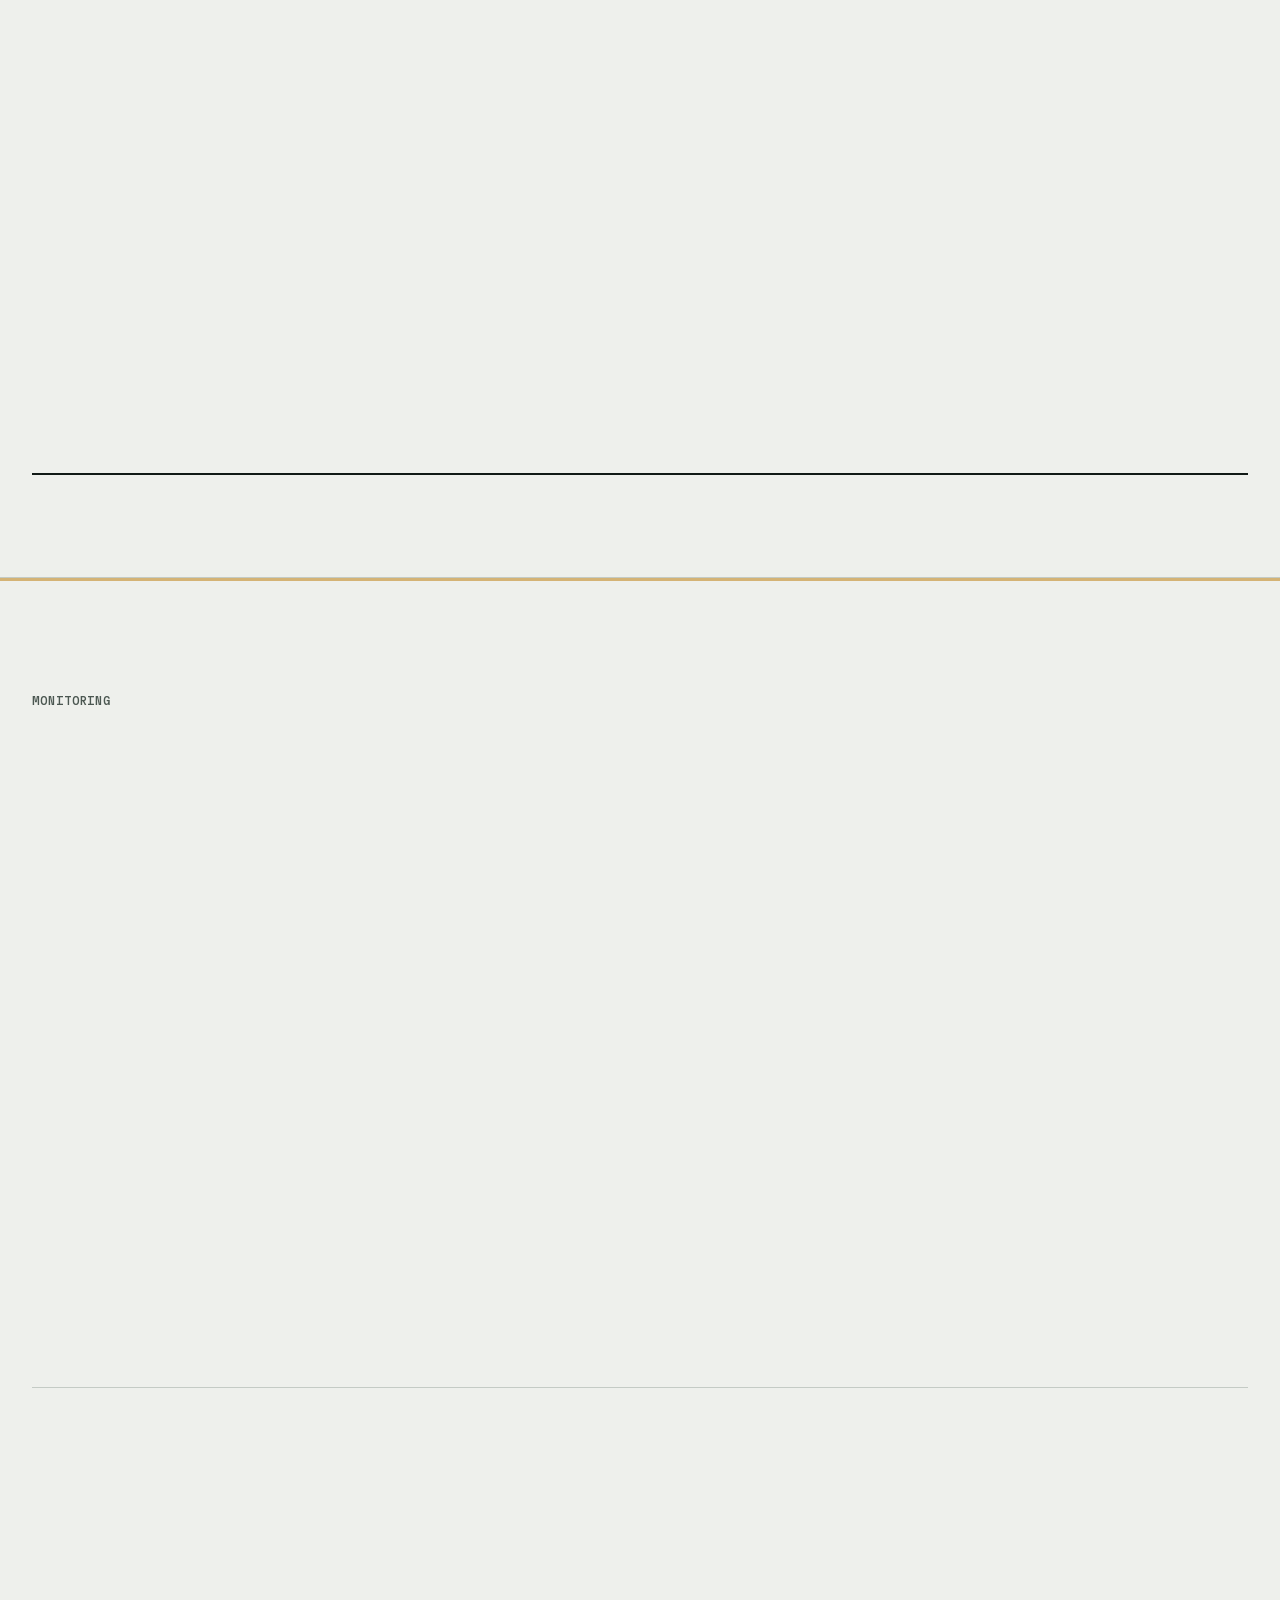
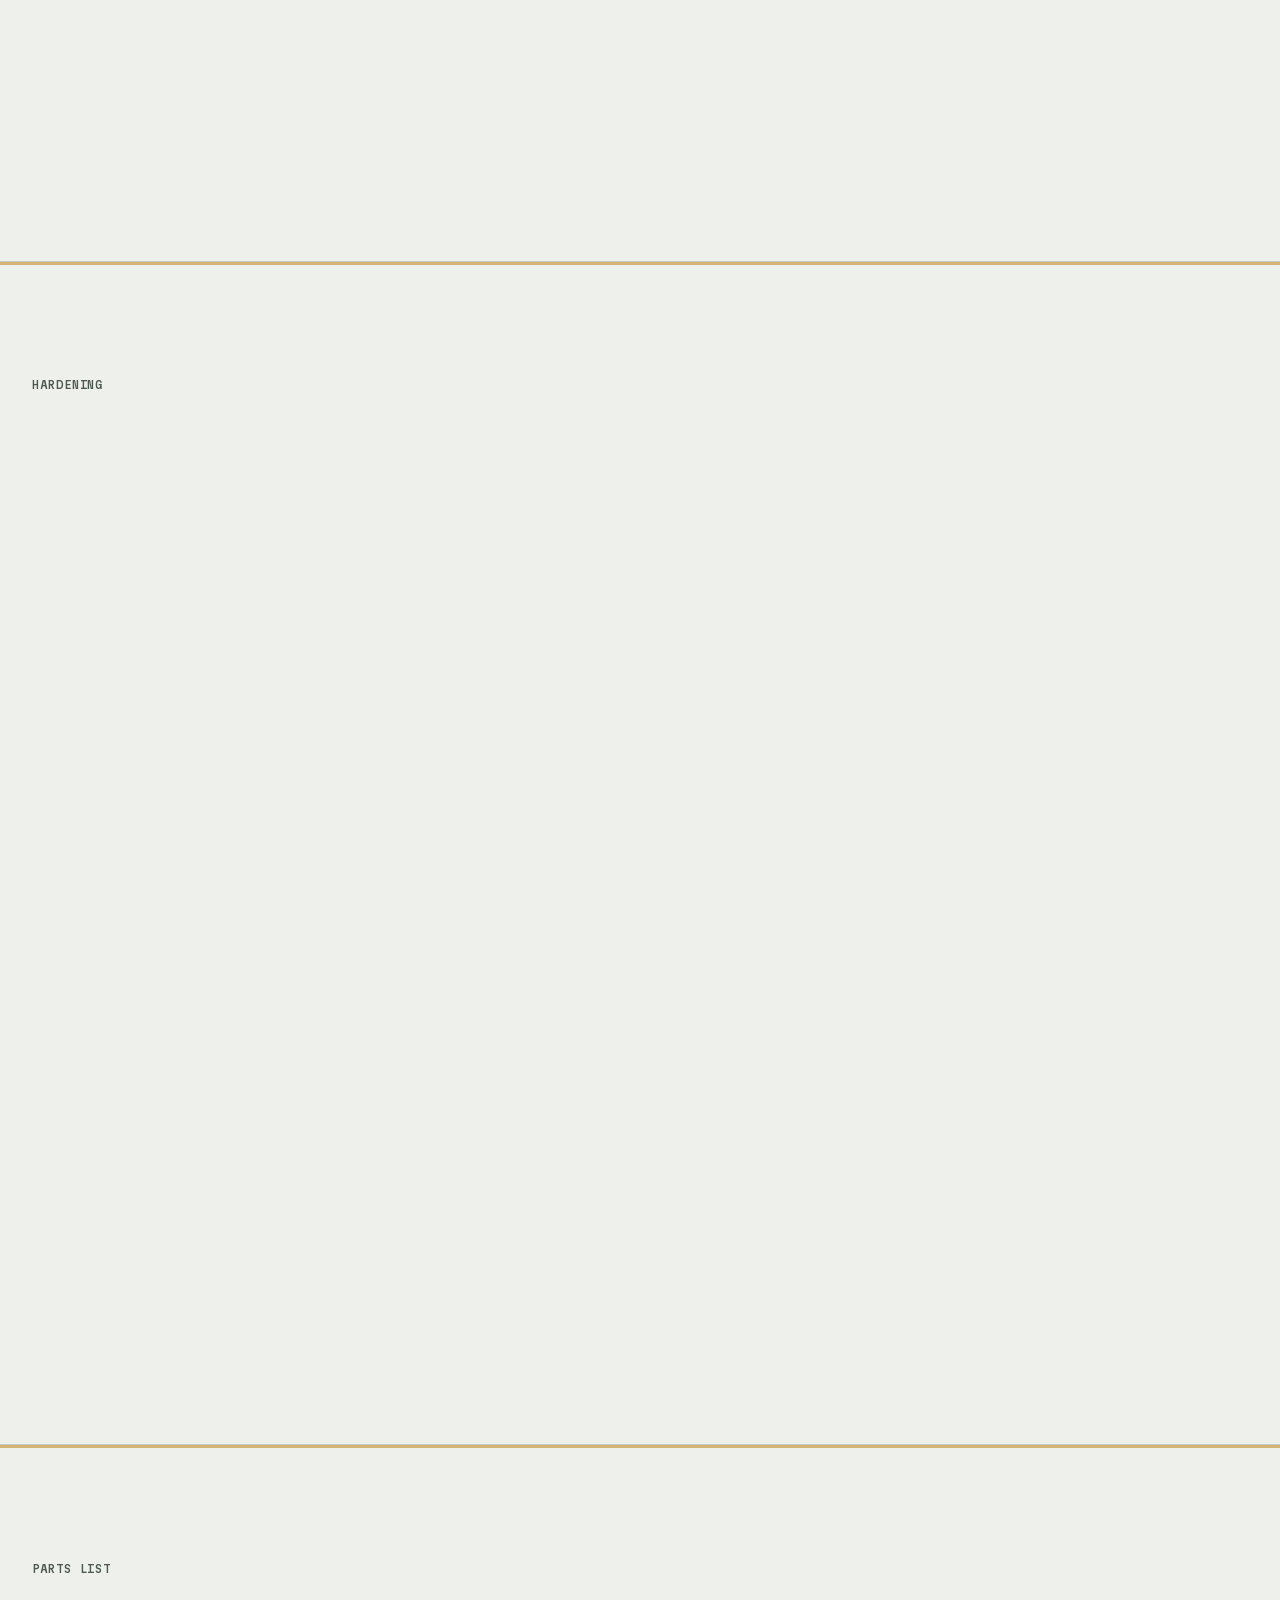
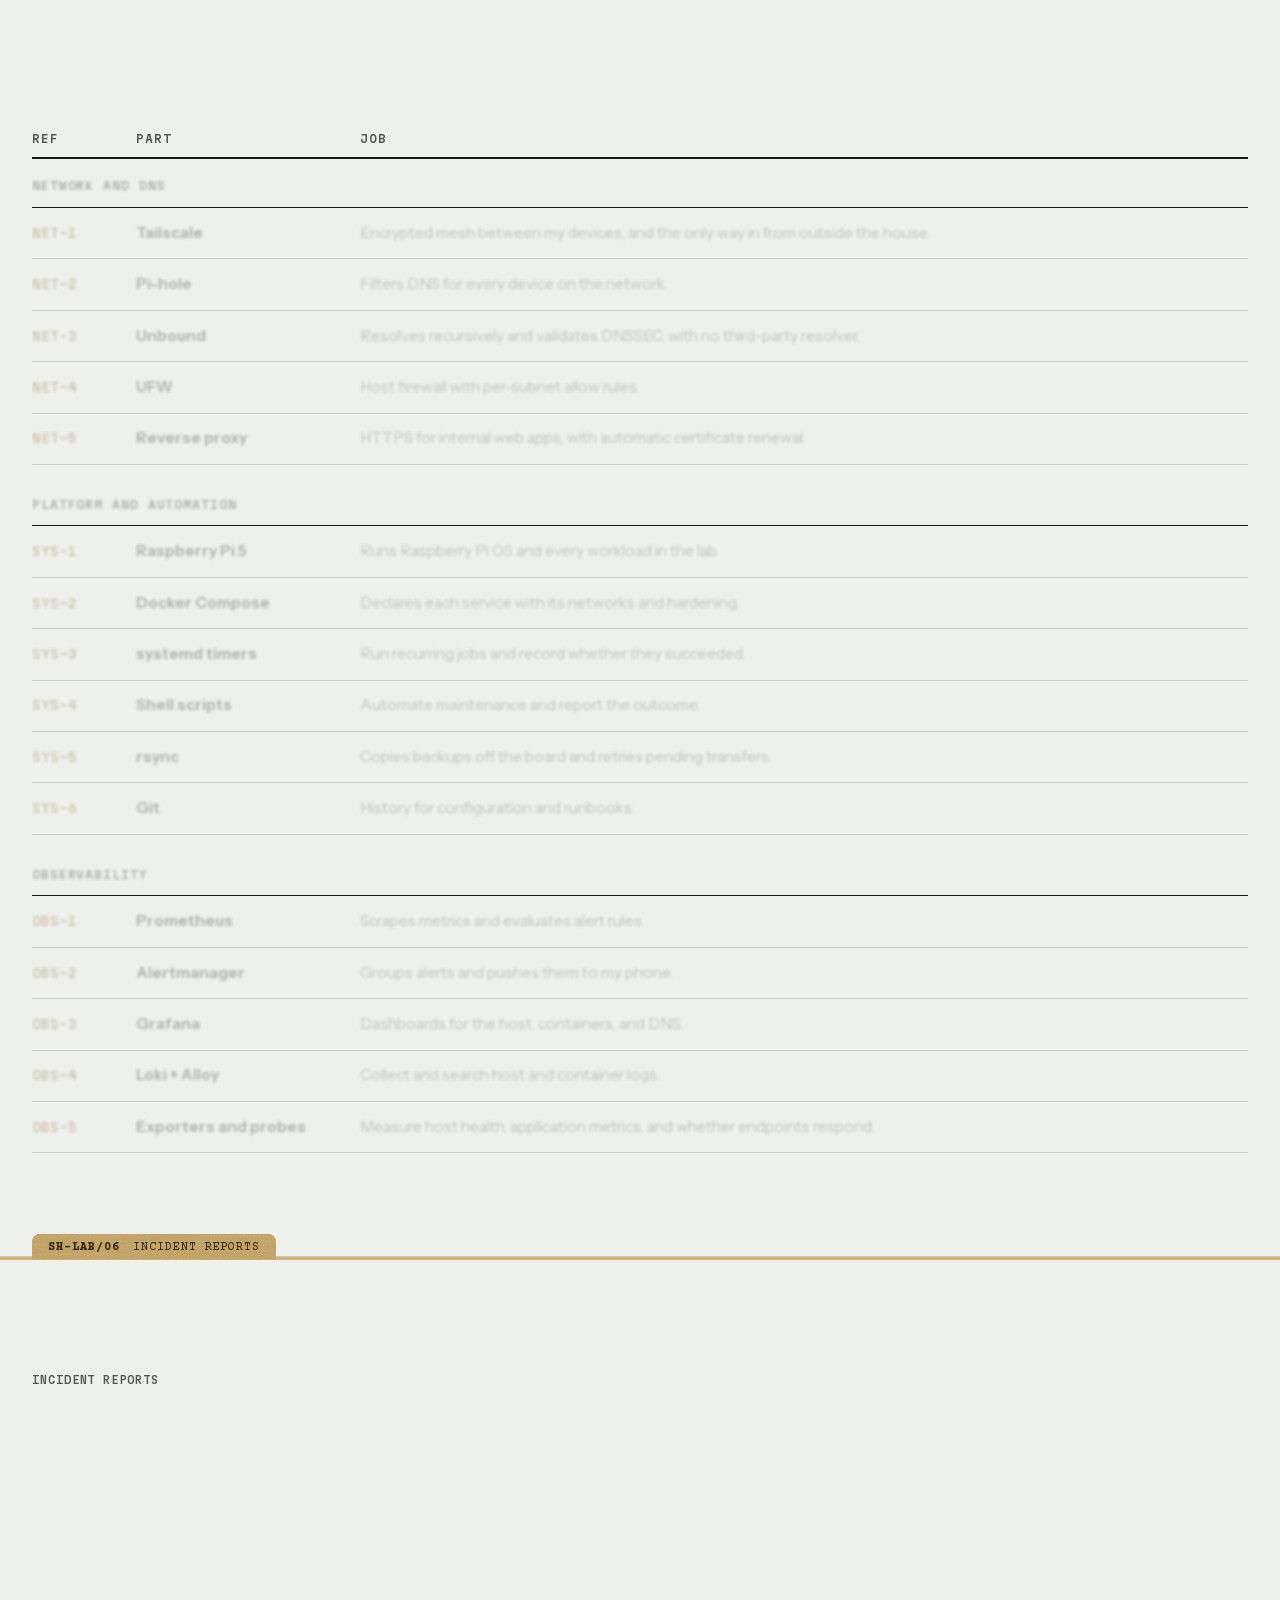
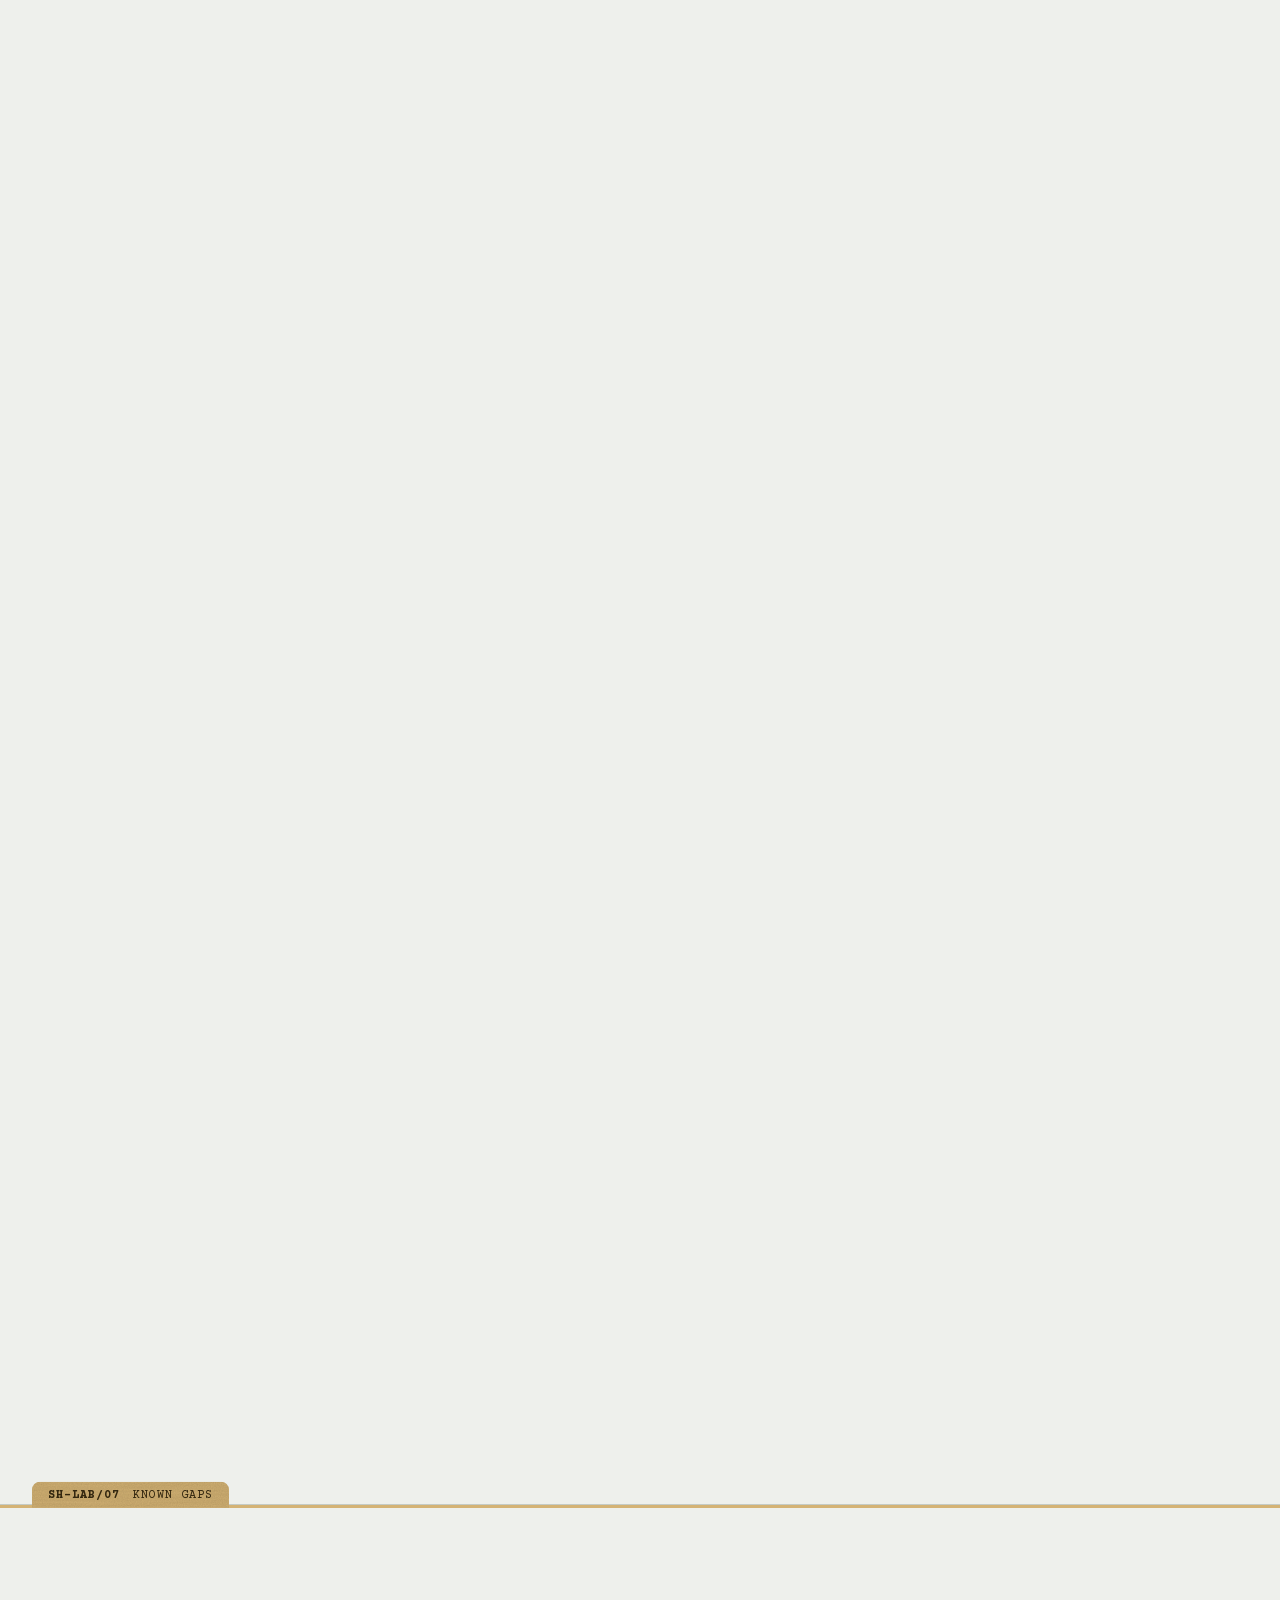
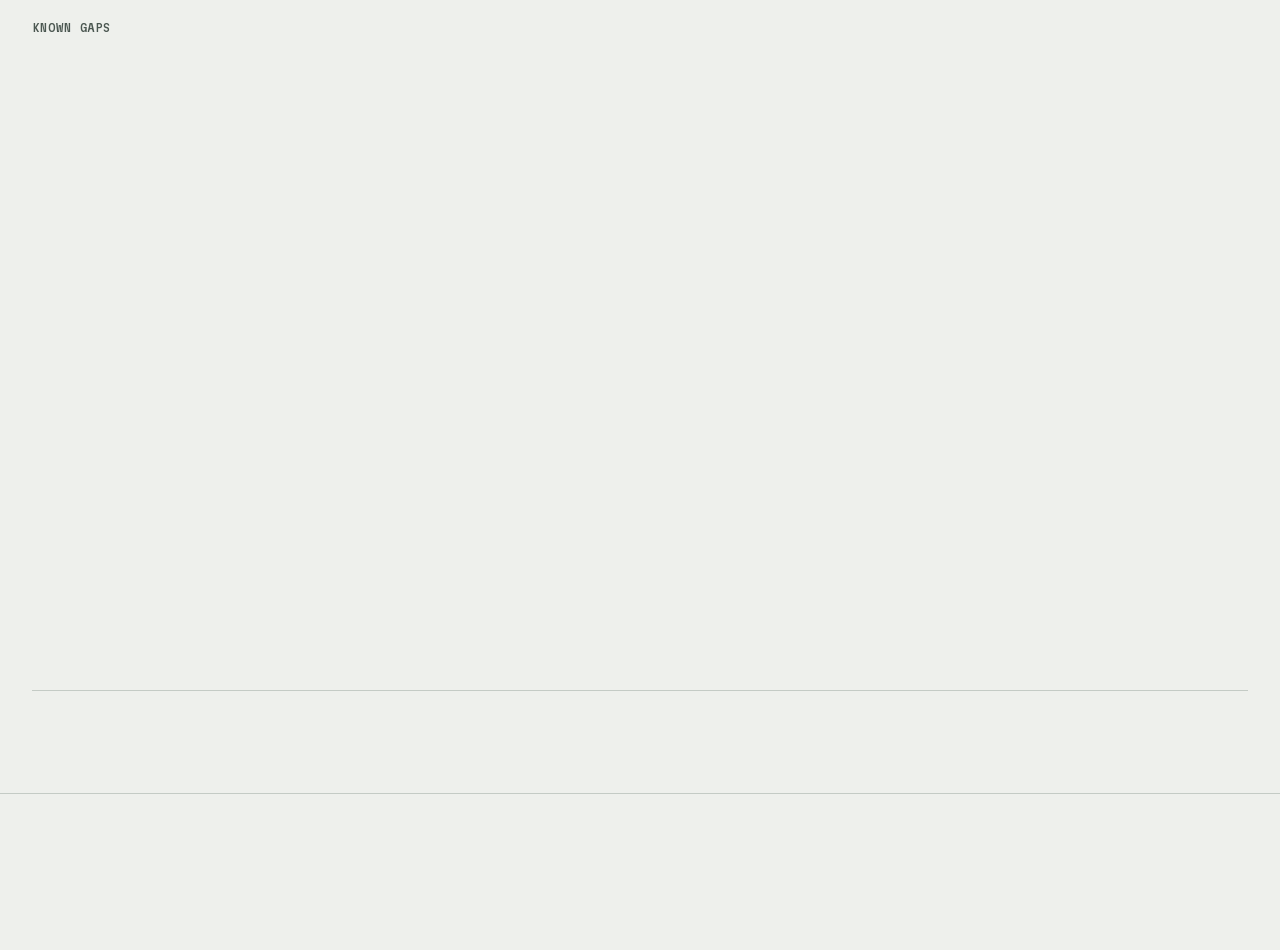
==== commit 13e468c2: "Keep the intro on short phones, pin vendor scripts with SRI Short phones now keep the hero's intro t" ====
--- a/docs/index.html
+++ b/docs/index.html
@@ -28,7 +28,7 @@
 <link rel="preload" href="./assets/fonts/instrument-sans.woff2" as="font" type="font/woff2" crossorigin>
 <link rel="stylesheet" href="./site.css?v=stage3">
 <link rel="preload" href="./assets/fonts/courier-prime-400.woff2" as="font" type="font/woff2" crossorigin>
-<link rel="stylesheet" href="./case.css?v=5">
+<link rel="stylesheet" href="./case.css?v=6">
 <script>(function(){var d=document.documentElement;d.classList.add("js");if(!matchMedia("(prefers-reduced-motion: reduce)").matches){d.classList.add("motion");setTimeout(function(){if(!window.__shlabMotion)d.classList.remove("motion")},3000)}})();</script>
 </head>
 <body>
@@ -699,13 +699,13 @@
   </div>
 </footer>
 
-<script src="./vendor/gsap.min.js" defer></script>
-<script src="./vendor/ScrollTrigger.min.js" defer></script>
-<script src="./vendor/SplitText.min.js" defer></script>
-<script src="./vendor/DrawSVGPlugin.min.js" defer></script>
-<script src="./vendor/ScrambleTextPlugin.min.js" defer></script>
-<script src="./vendor/lenis.min.js" defer></script>
-<script src="./app.js?v=stage5" defer></script>
+<script src="./vendor/gsap.min.js" integrity="sha384-HOvlOYPIs/zjoIkWUGXkVmXsjr8GuZLV+Q+rcPwmJOVZVpvTSXQChiN4t9Euv9Vc" defer></script>
+<script src="./vendor/ScrollTrigger.min.js" integrity="sha384-P8VzCVnT9NBUkMrpcIZrJbA7EBjJvh/fJS6PmP+4nLIM284DtsImIv8D0fFjIkeh" defer></script>
+<script src="./vendor/SplitText.min.js" integrity="sha384-xb96EMJeax+NLXMC88ZBa1xAeAW+kn+horHh/zFlbMLG2UPWhMJJSlv7fi57hS+Q" defer></script>
+<script src="./vendor/DrawSVGPlugin.min.js" integrity="sha384-hk4mr+NXgJSfCJFF+LKzt26e6ZekZmmXAesF9r58nbaoAqB/VAlvY4T8k2plkXf+" defer></script>
+<script src="./vendor/ScrambleTextPlugin.min.js" integrity="sha384-QsPhgdP78a1erQNT34dj/oyh7uPCXUnT/FkptUa/56LnSGsbTBmdiAOfB7j+8K4A" defer></script>
+<script src="./vendor/lenis.min.js" integrity="sha384-R18XzqnxvVLEF+BYfhpmDx30v7eP83fAckyfoRzK7/Uf6nGqufcmsk0eAKo7S3RU" defer></script>
+<script src="./app.js?v=stage6" defer></script>
 <script src="./case.js?v=6" defer></script>
 </body>
 </html>
--- a/docs/case.css
+++ b/docs/case.css
@@ -141,7 +141,10 @@
   .case { min-height: 640px; }
   .case-stage { top: 0; width: 390px; height: 800px; margin: 0 0 0 -195px; transform-origin: 50% 0; }
   .case-cam { transform-origin: 195px 380px; transform: translateX(340px); }
-  .case-folder { left: 25px; top: 104px; width: 340px; height: 560px; perspective: 1600px; }
+  /* Browser bars leave most phones about 650 px, so the folder fills the space between its top and
+     the file strip instead of a fixed 560 px that the strip would cover. --s is the stage scale. */
+  .case-folder { left: 25px; top: 104px; width: 340px; height: clamp(400px, calc((max(100svh, 640px) - 8.2rem - env(safe-area-inset-bottom, 0px)) / var(--s, 1) - 104px), 560px); perspective: 1600px; }
+  .case-main { container-type: size; }
   .case-mat { left: 470px; top: 730px; width: 760px; height: 740px; }
   .case-pen { left: 520px; top: 716px; width: 170px; }
   .case-ring { left: 1110px; top: 1390px; width: 90px; height: 90px; }
@@ -161,8 +164,17 @@
   .case-sheet { display: none; }
   .case-cue { display: none; }
 }
-@media (max-width: 759px) and (max-height: 700px) {
-  .case-lede { display: none; }
+/* The lede and the cover stamps follow the folder's own height (it changes with the screen). */
+@container (max-height: 450px) {
+  .case-tofrom { display: none; } /* on short phones the lede matters more than To/From */
+}
+@container (max-height: 480px) {
+  .case-main .case-front .case-stamp-big { top: 244px; }
+  .case-main .case-front .case-stamp-blue { top: 334px; }
+  .case-main .case-front .case-handle { bottom: 16px; }
+}
+@supports not (container-type: size) {
+  @media (max-width: 759px) and (max-height: 700px) { .case-lede { display: none; } }
 }
 
 /* ── The pile: eight files under the open one, side tabs as the site menu ── */
@@ -241,7 +253,9 @@
 .case-files { display: none; }
 @media (max-width: 759px) {
   .case-pile { display: none; }
-  .case-key { left: -112px; top: 50px; }
+  .case-key { left: -196px; top: 52px; } /* clear of the sound button */
+  .case-key .case-tip { bottom: auto; top: calc(100% + 9px); }
+  .case-key.is-typing .case-tip { transform-origin: 0 0; }
   .case-note { right: -6px; top: 16px; width: 118px; padding: 9px 10px 11px; font-size: 12px; }
   .case-files { position: absolute; left: 0; right: 0; bottom: calc(4.2rem + env(safe-area-inset-bottom, 0px)); z-index: 3; display: flex; gap: 6px; overflow-x: auto; padding: 8px max(16px, env(safe-area-inset-left, 0px)) 0; scroll-snap-type: x proximity; scrollbar-width: none; }
   .case-files::-webkit-scrollbar { display: none; }
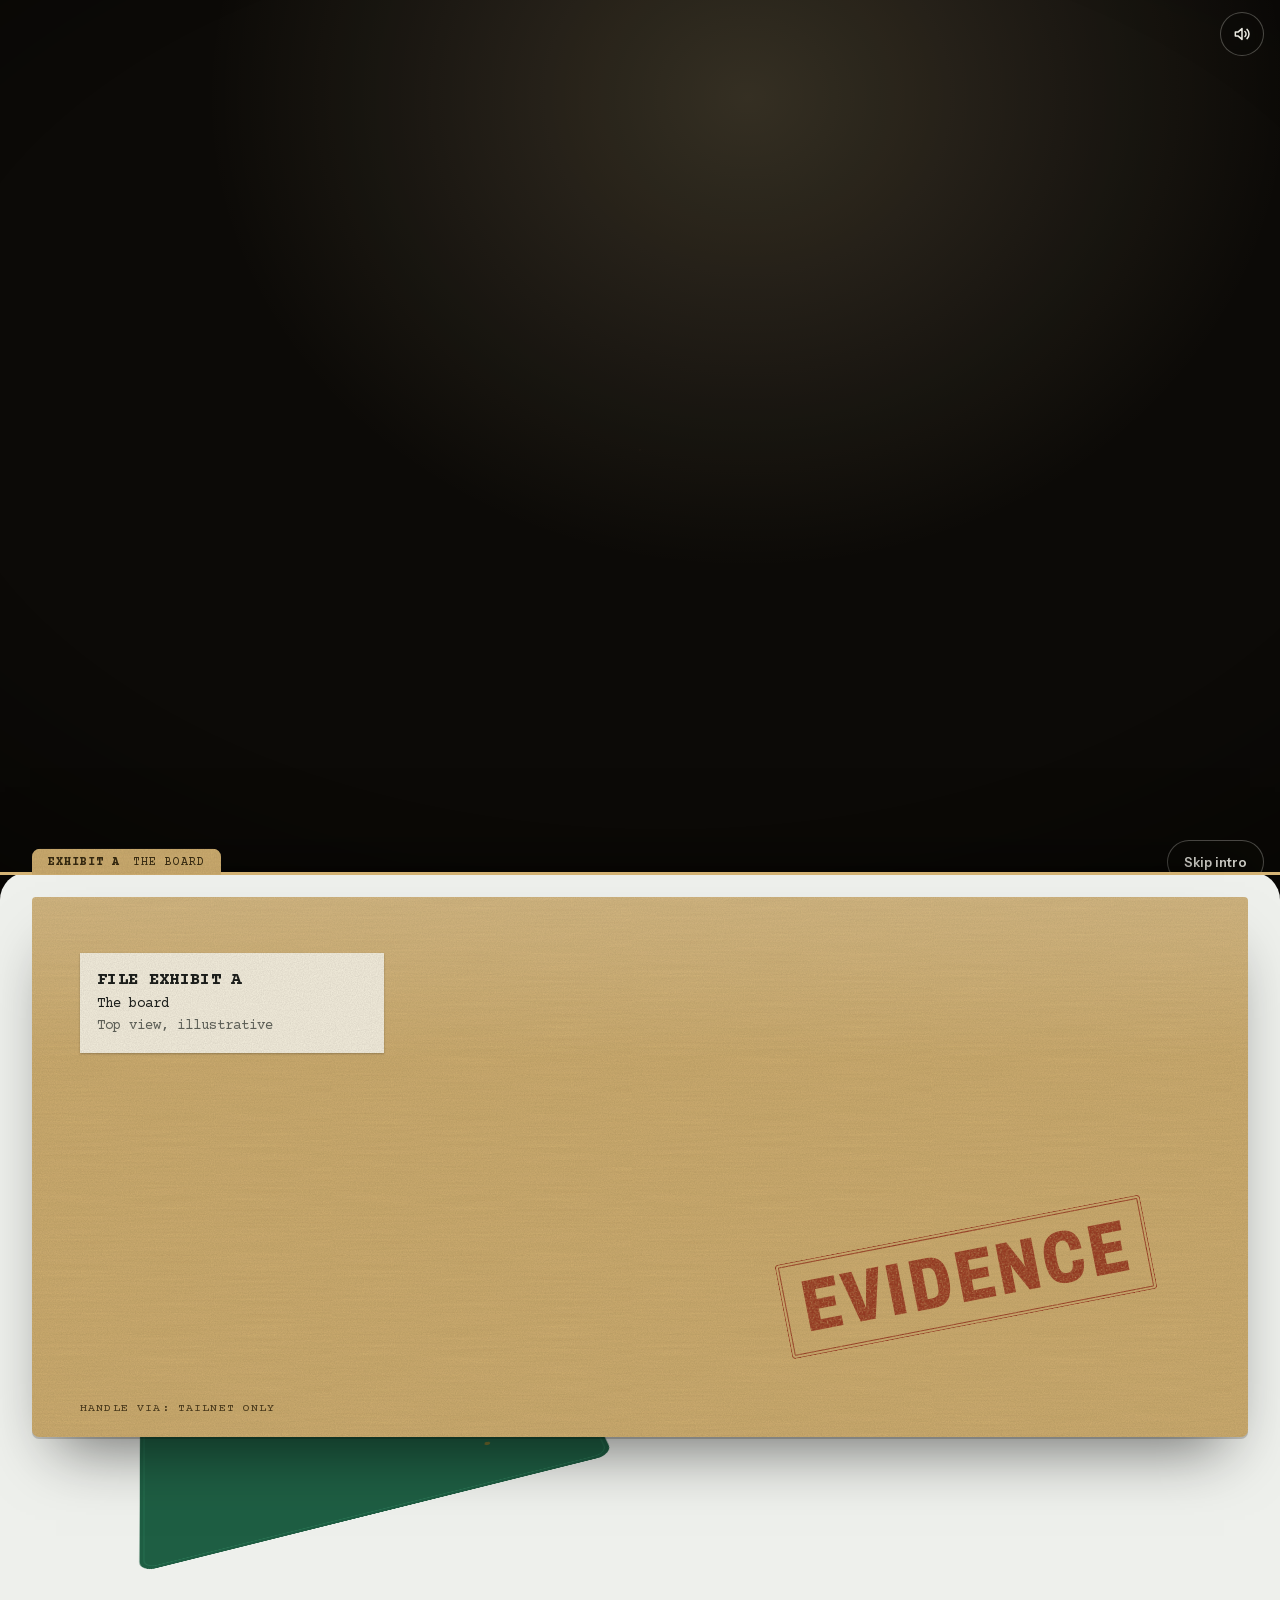
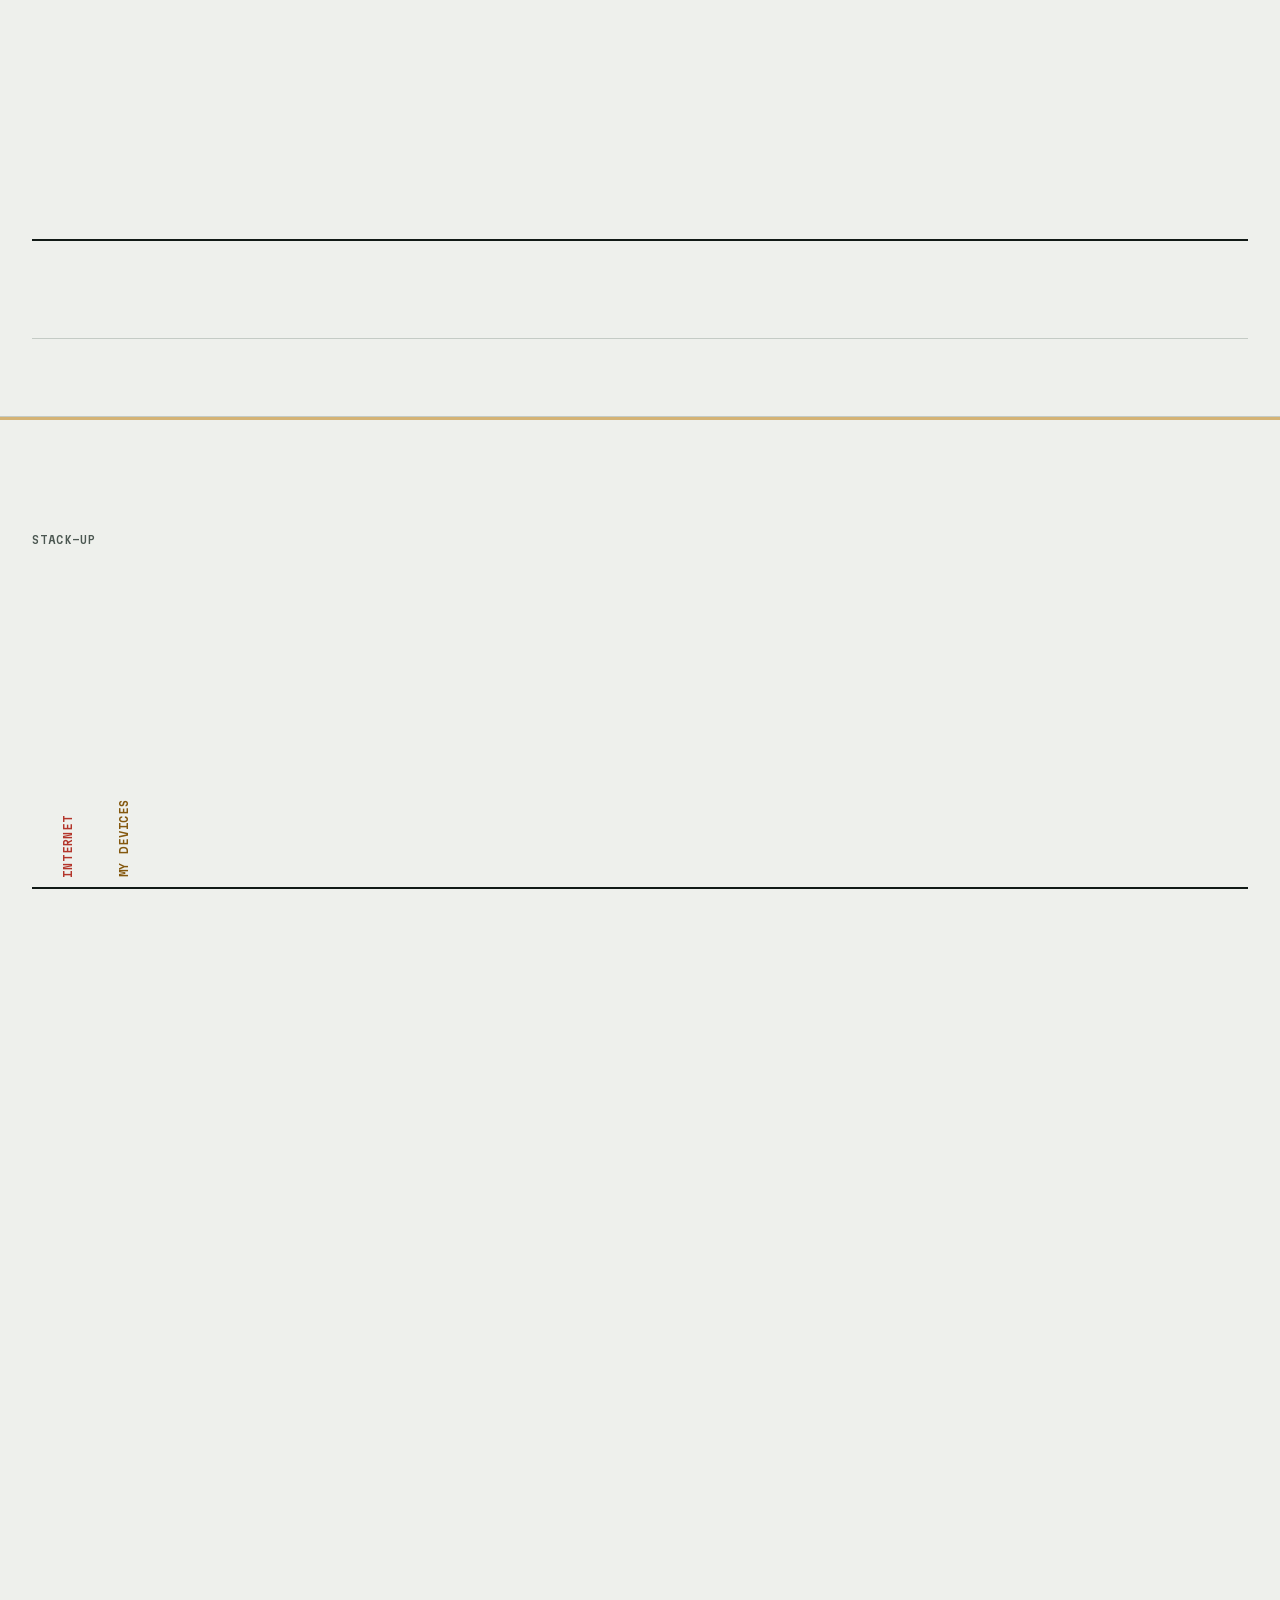
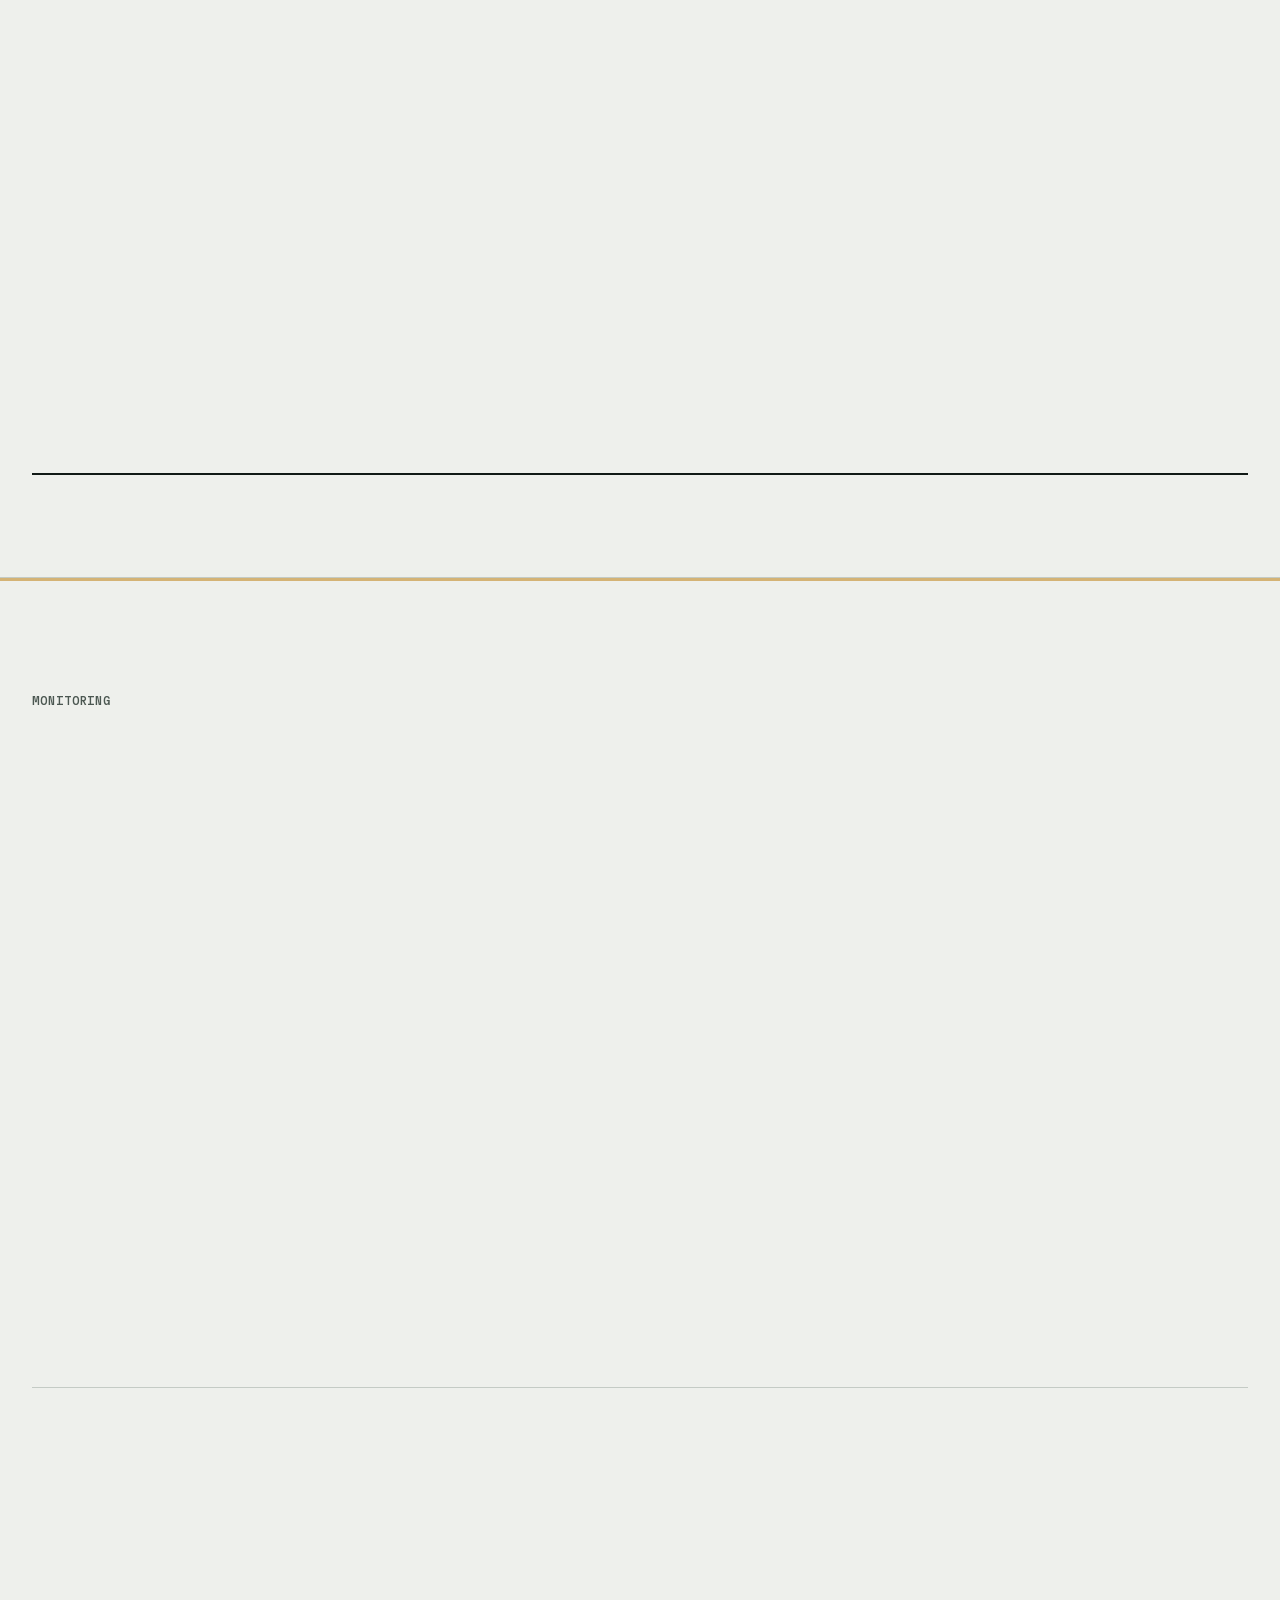
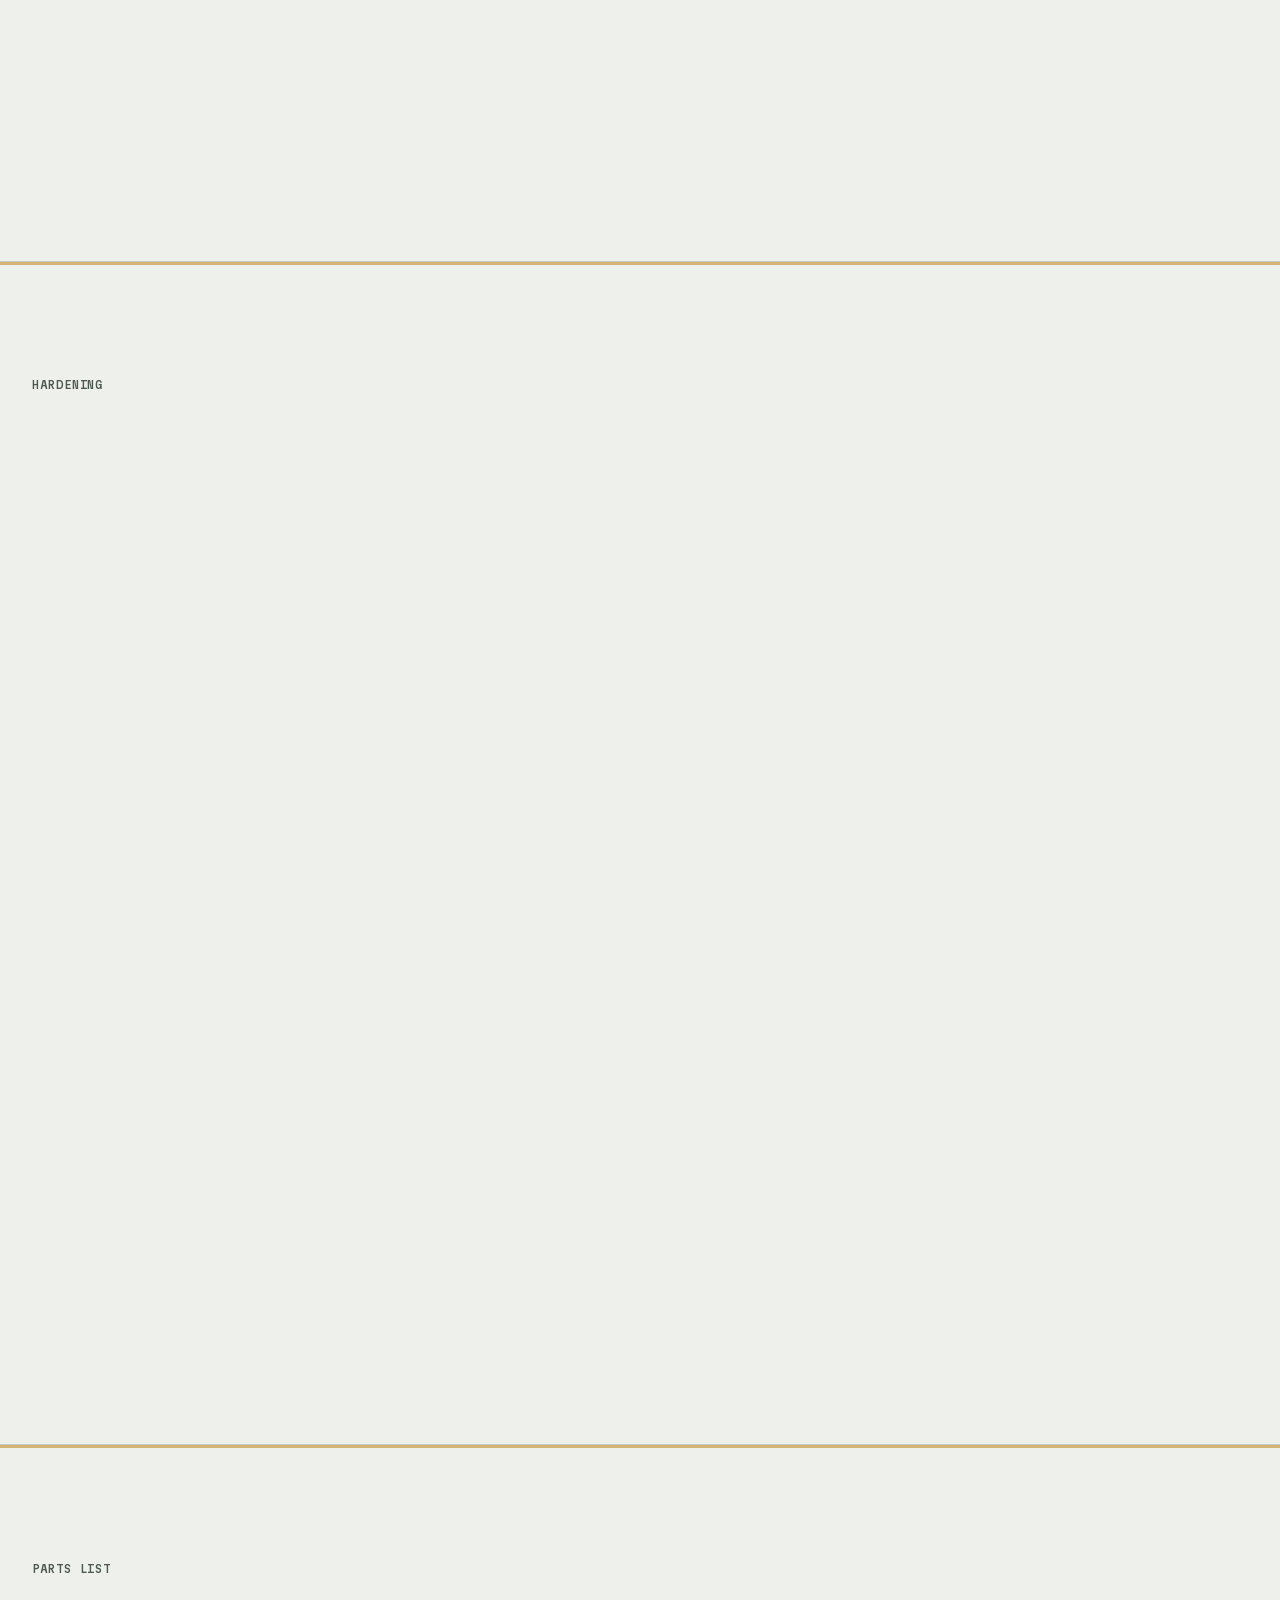
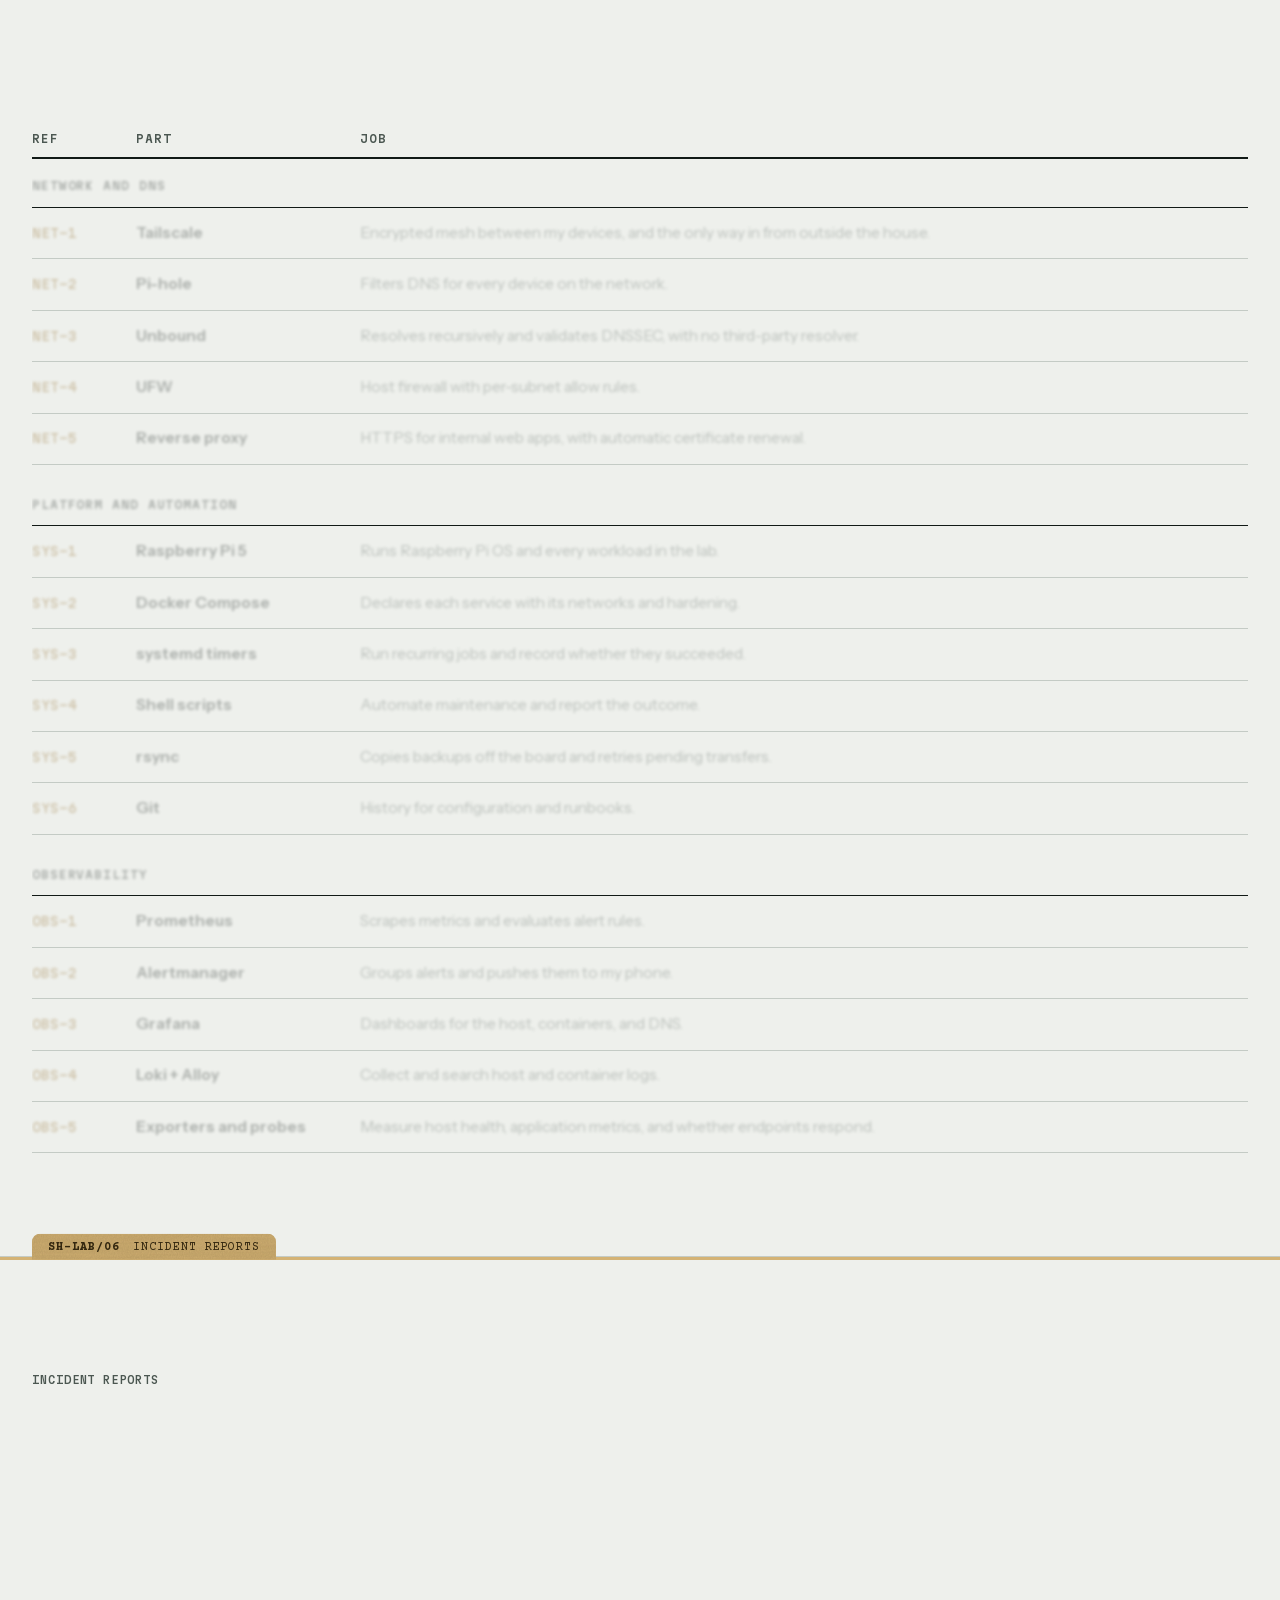
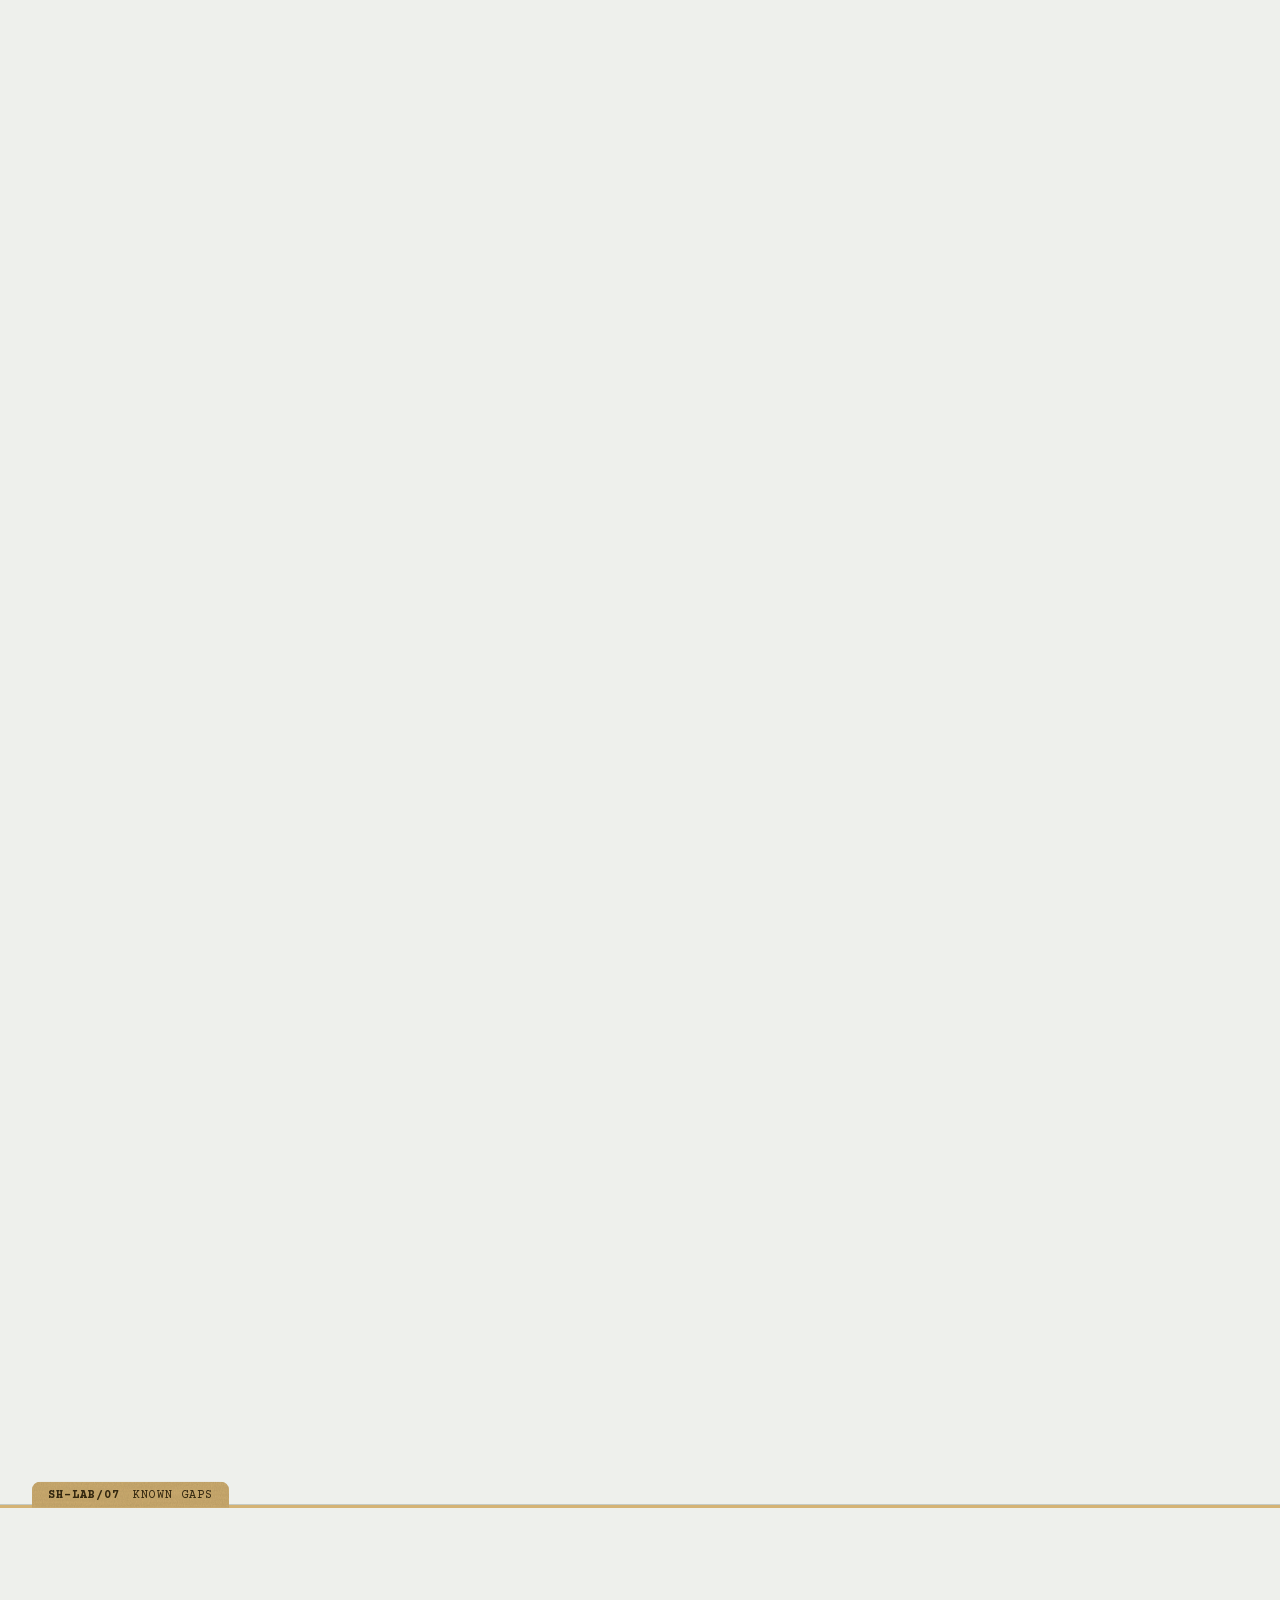
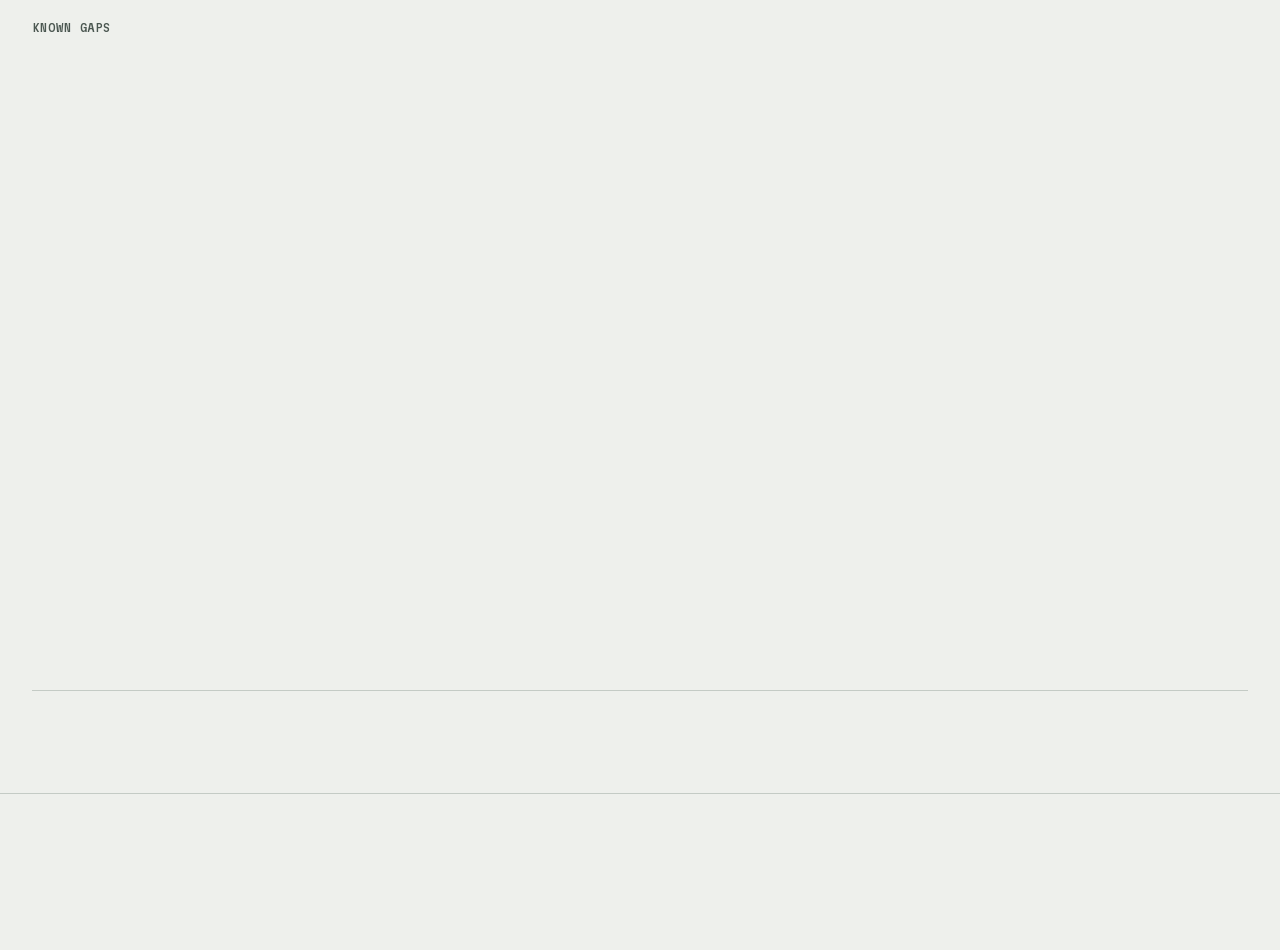
==== commit ee831ddb: "Fix the intro lag: bake the paper textures into images The paper grain, folder fiber and stamp ink w" ====
--- a/docs/index.html
+++ b/docs/index.html
@@ -28,7 +28,7 @@
 <link rel="preload" href="./assets/fonts/instrument-sans.woff2" as="font" type="font/woff2" crossorigin>
 <link rel="stylesheet" href="./site.css?v=stage3">
 <link rel="preload" href="./assets/fonts/courier-prime-400.woff2" as="font" type="font/woff2" crossorigin>
-<link rel="stylesheet" href="./case.css?v=6">
+<link rel="stylesheet" href="./case.css?v=7">
 <script>(function(){var d=document.documentElement;d.classList.add("js");if(!matchMedia("(prefers-reduced-motion: reduce)").matches){d.classList.add("motion");setTimeout(function(){if(!window.__shlabMotion)d.classList.remove("motion")},3000)}})();</script>
 </head>
 <body>
--- a/docs/case.css
+++ b/docs/case.css
@@ -6,9 +6,11 @@
 @font-face { font-family: "Courier Prime"; src: url("./assets/fonts/courier-prime-700.woff2") format("woff2"); font-weight: 700; font-display: swap; }
 
 :root {
-  --grain: url("data:image/svg+xml,%3Csvg xmlns='http://www.w3.org/2000/svg' width='180' height='180'%3E%3Cfilter id='n'%3E%3CfeTurbulence type='fractalNoise' baseFrequency='.85' numOctaves='2' stitchTiles='stitch'/%3E%3CfeColorMatrix values='0 0 0 0 0 0 0 0 0 0 0 0 0 0 0 0 0 0 .11 0'/%3E%3C/filter%3E%3Crect width='100%25' height='100%25' filter='url(%23n)'/%3E%3C/svg%3E");
-  --fiber: url("data:image/svg+xml,%3Csvg xmlns='http://www.w3.org/2000/svg' width='300' height='300'%3E%3Cfilter id='f'%3E%3CfeTurbulence type='fractalNoise' baseFrequency='.012 .55' numOctaves='3' stitchTiles='stitch'/%3E%3CfeColorMatrix values='0 0 0 0 .25 0 0 0 0 .16 0 0 0 0 .04 0 0 0 .16 0'/%3E%3C/filter%3E%3Crect width='100%25' height='100%25' filter='url(%23f)'/%3E%3C/svg%3E");
-  --ink-mask: url("data:image/svg+xml,%3Csvg xmlns='http://www.w3.org/2000/svg' width='220' height='220'%3E%3Cfilter id='m'%3E%3CfeTurbulence type='fractalNoise' baseFrequency='.75' numOctaves='2' stitchTiles='stitch'/%3E%3CfeColorMatrix values='0 0 0 0 0 0 0 0 0 0 0 0 0 0 0 0 0 0 -2.4 2.15'/%3E%3C/filter%3E%3Crect width='100%25' height='100%25' filter='url(%23m)'/%3E%3C/svg%3E");
+  /* Paper grain, folder fiber and stamp ink: bitmaps baked from SVG noise by tools/bake-textures.py.
+     Live SVG filters were redrawn on the CPU by Firefox whenever a folder moved or scaled. */
+  --grain: url("./assets/img/tex/grain.webp");
+  --fiber: image-set(url("./assets/img/tex/fiber-2x.webp") 2x);
+  --ink-mask: image-set(url("./assets/img/tex/ink-2x.webp") 2x);
   --stamp: #b3352b;
   --stamp-blue: #2c3f74;
   --type: "Courier Prime", "Courier New", ui-monospace, monospace;
